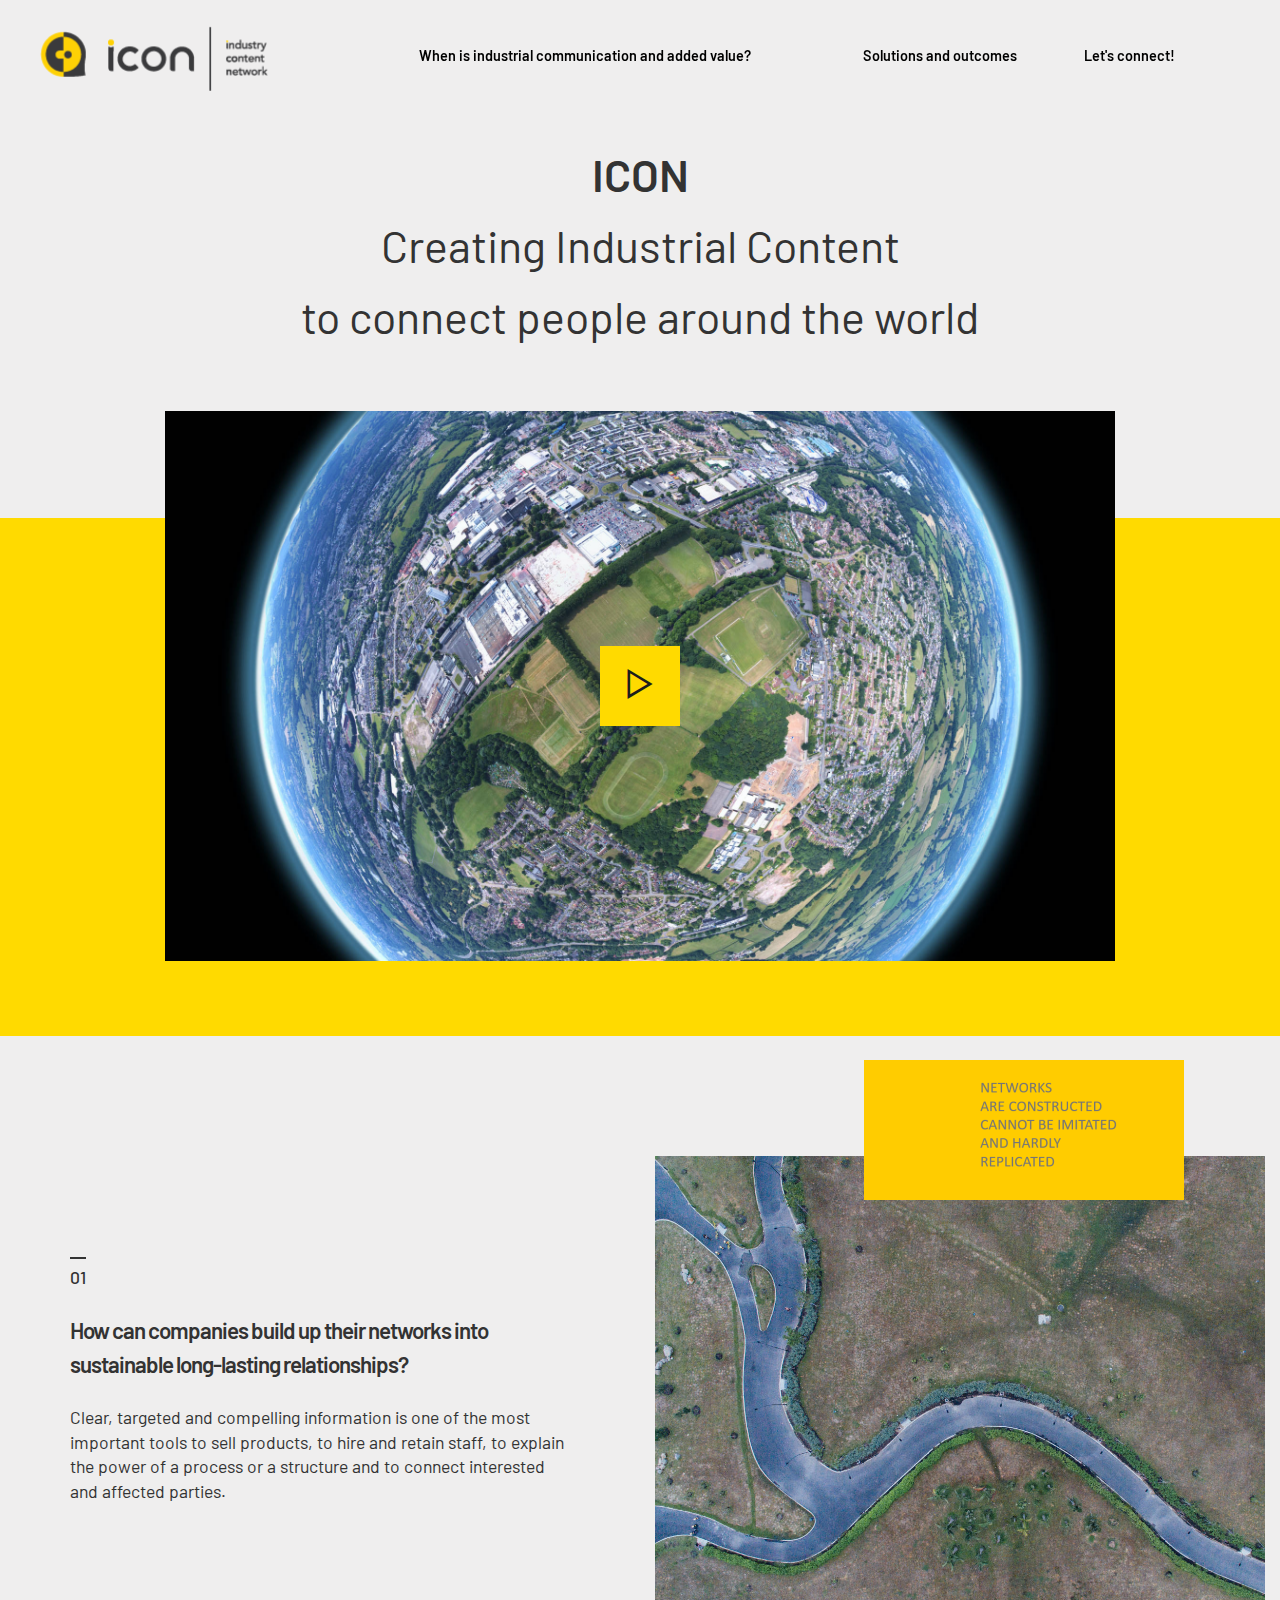
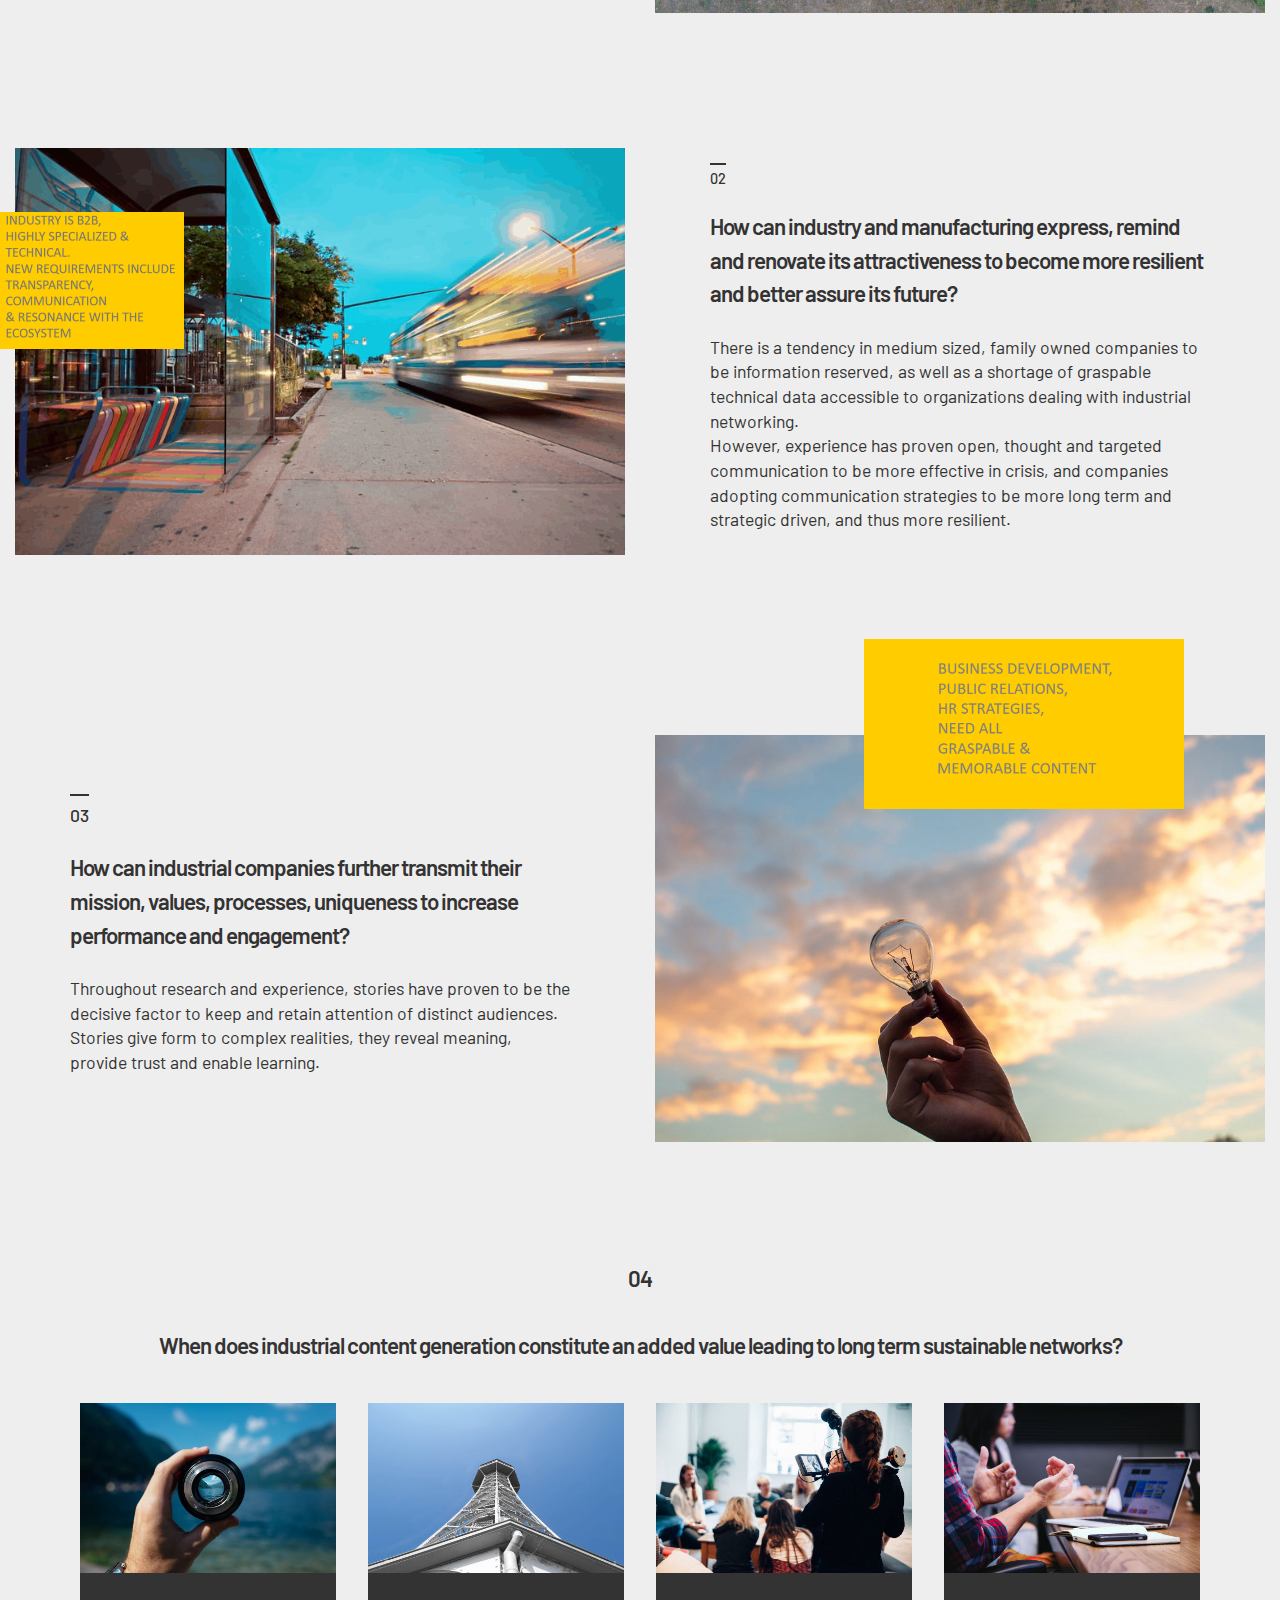
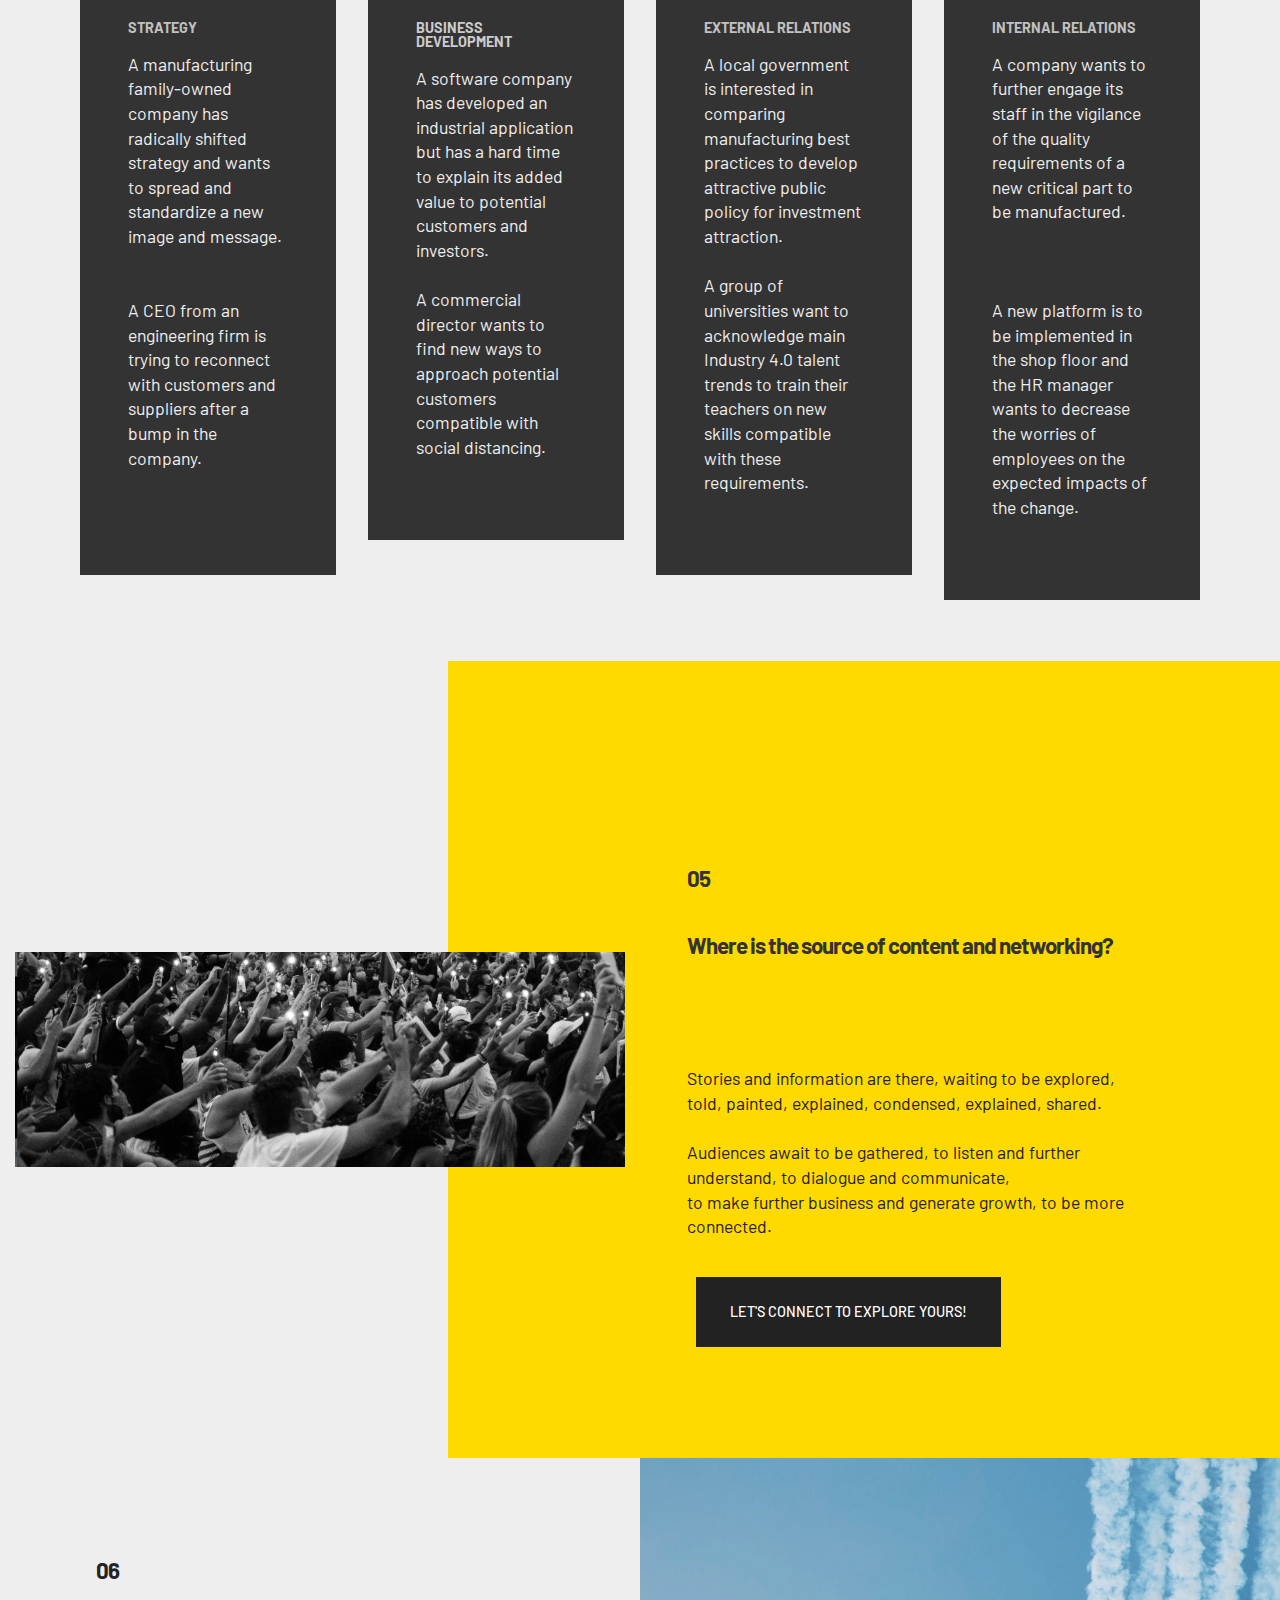
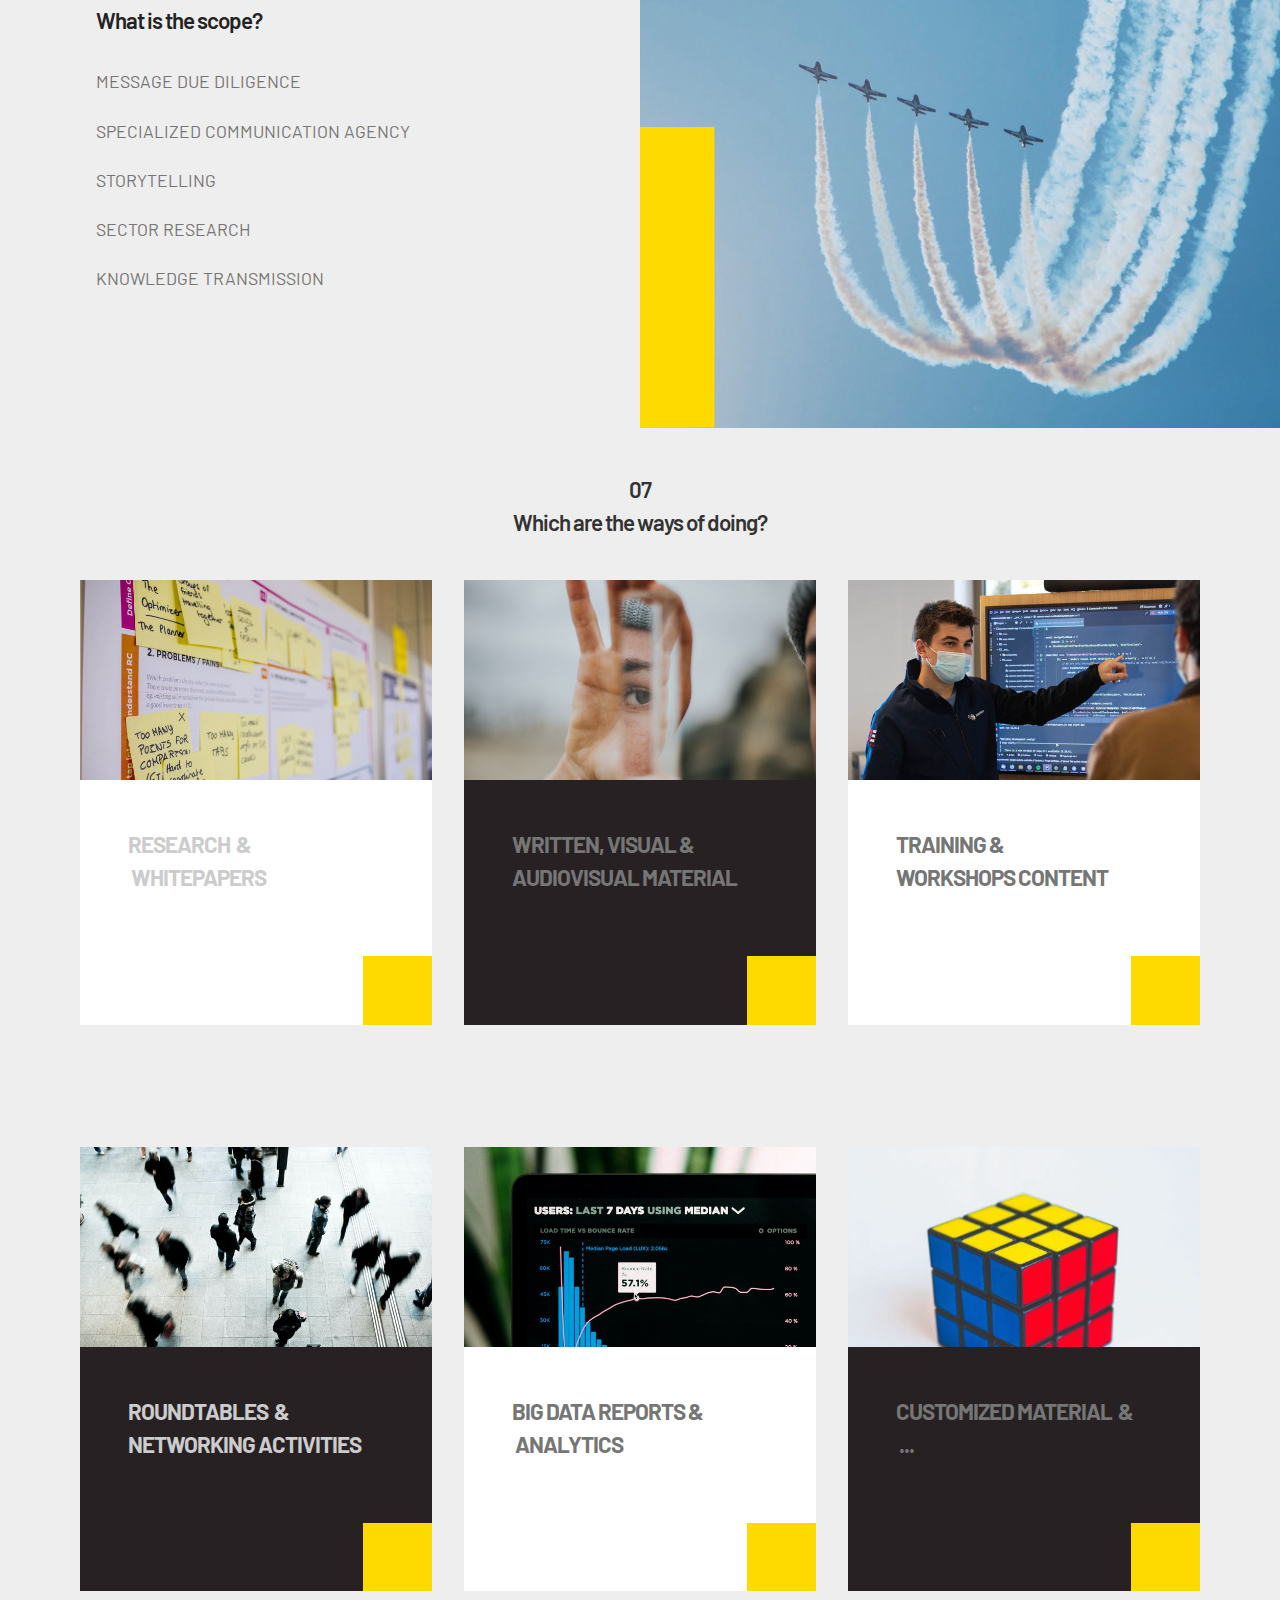
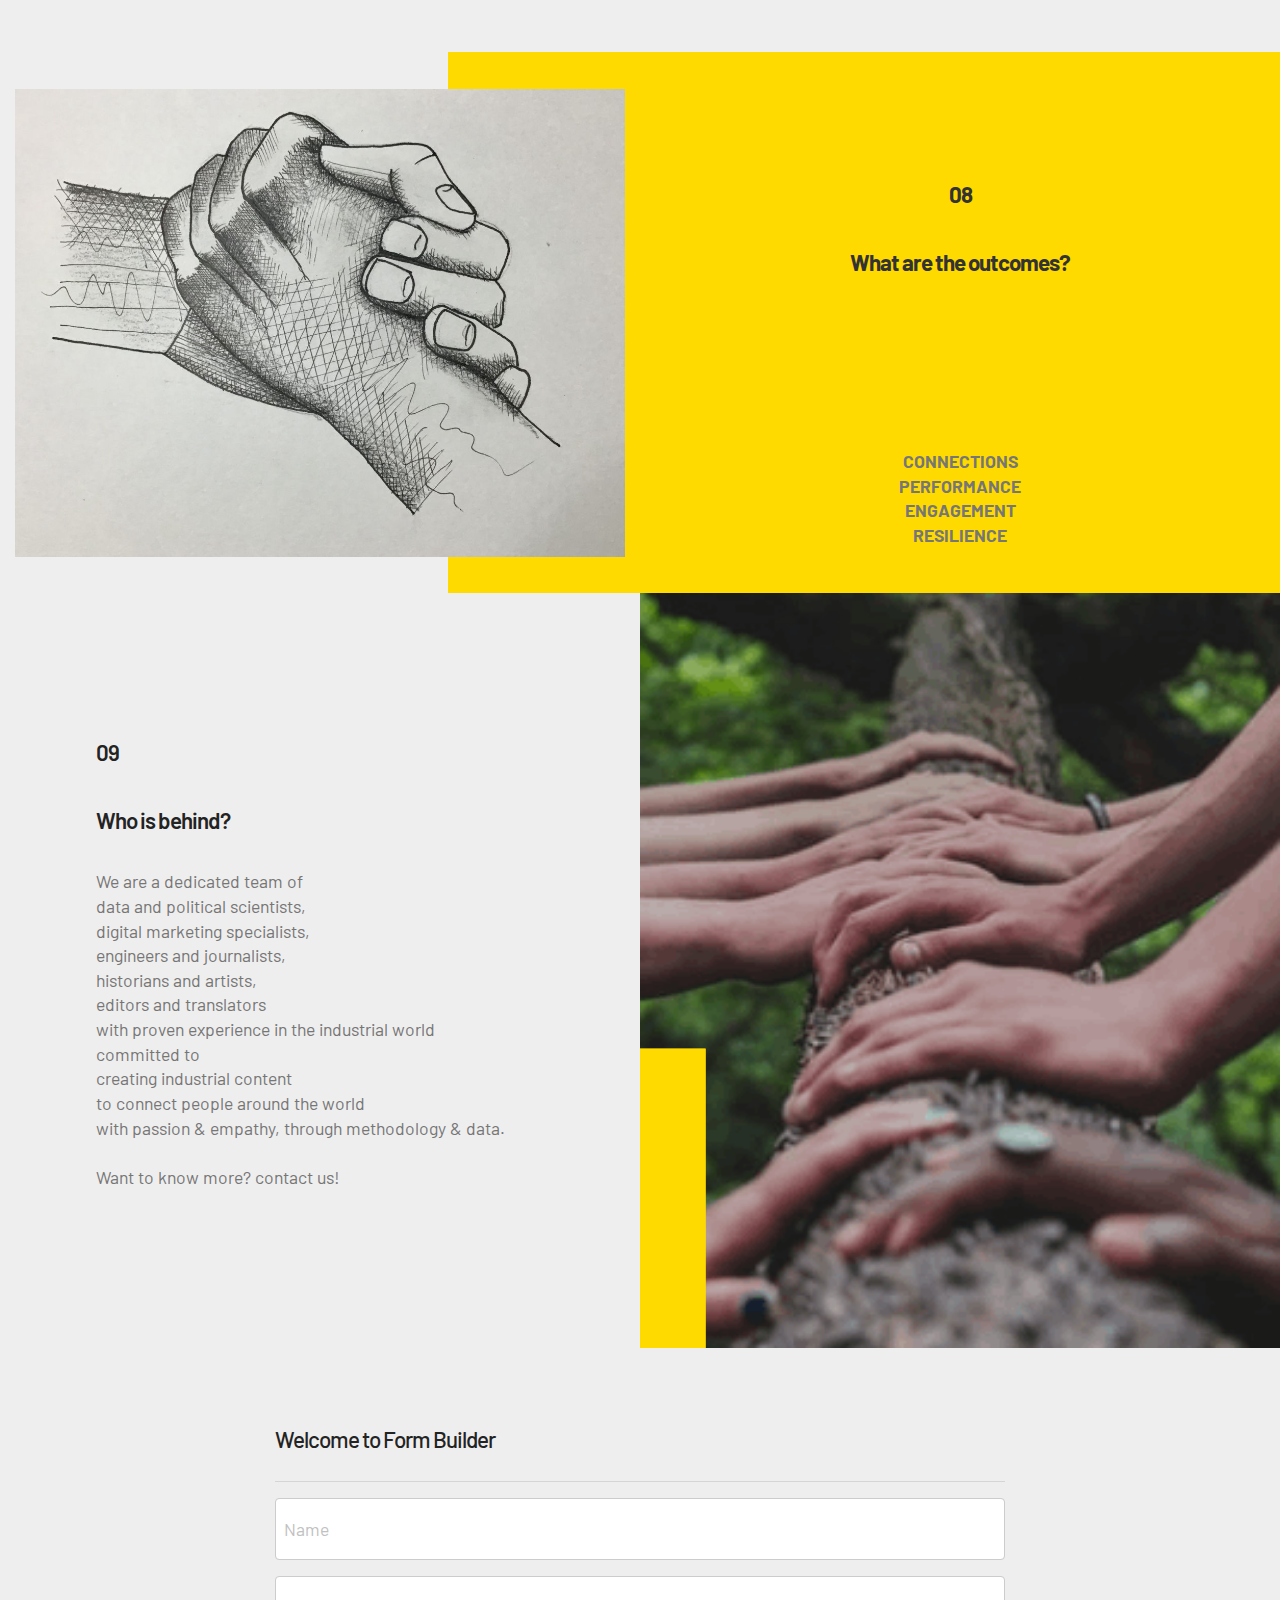
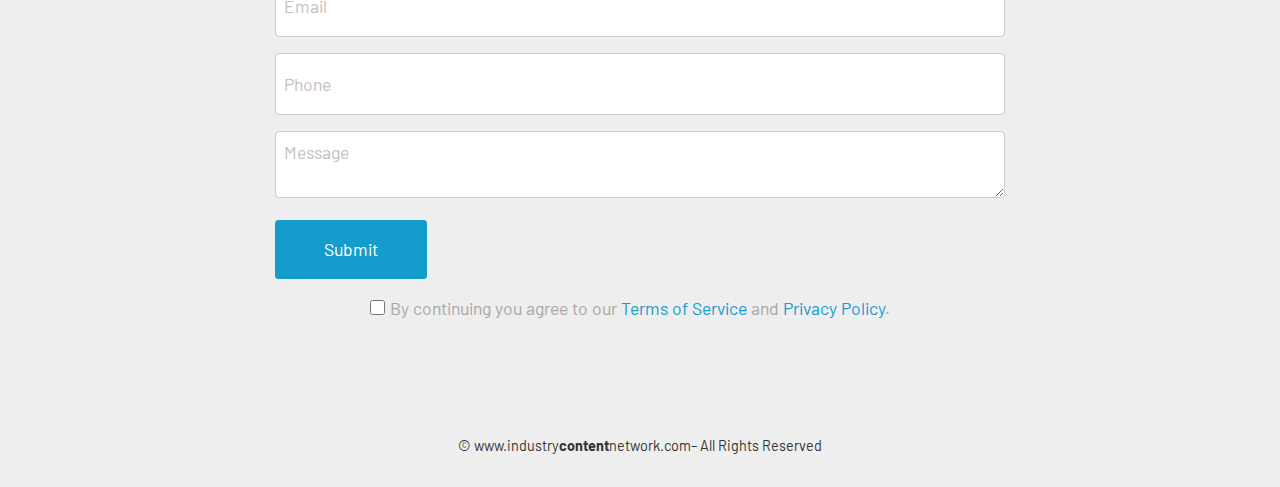
==== index.html @ b8c67a7b "create github pages" ====
<!DOCTYPE html>
<html  >
<head>
  <!-- Site made with Mobirise Website Builder v5.3.0, https://mobirise.com -->
  <meta charset="UTF-8">
  <meta http-equiv="X-UA-Compatible" content="IE=edge">
  <meta name="generator" content="Mobirise v5.3.0, mobirise.com">
  <meta name="viewport" content="width=device-width, initial-scale=1, minimum-scale=1">
  <link rel="shortcut icon" href="assets/images/logotipos-icon-transp-of-288x96.png" type="image/x-icon">
  <meta name="description" content="">
  
  
  <title>Home</title>
  <link rel="stylesheet" href="assets/web/assets/mobirise-icons2/mobirise2.css">
  <link rel="stylesheet" href="assets/web/assets/mobirise-icons/mobirise-icons.css">
  <link rel="stylesheet" href="assets/tether/tether.min.css">
  <link rel="stylesheet" href="assets/bootstrap/css/bootstrap.min.css">
  <link rel="stylesheet" href="assets/bootstrap/css/bootstrap-grid.min.css">
  <link rel="stylesheet" href="assets/bootstrap/css/bootstrap-reboot.min.css">
  <link rel="stylesheet" href="assets/web/assets/gdpr-plugin/gdpr-styles.css">
  <link rel="stylesheet" href="assets/formstyler/jquery.formstyler.css">
  <link rel="stylesheet" href="assets/formstyler/jquery.formstyler.theme.css">
  <link rel="stylesheet" href="assets/dropdown/css/style.css">
  <link rel="stylesheet" href="assets/theme/css/style.css">
  <link rel="stylesheet" href="assets/recaptcha.css">
  <link rel="preload" as="style" href="assets/mobirise/css/mbr-additional.css"><link rel="stylesheet" href="assets/mobirise/css/mbr-additional.css" type="text/css">
  
  
  
  
</head>
<body>
  
  <section class="menu cid-rwG64JC5c0" once="menu" id="menu01-17">

    

    <nav class="navbar navbar-expand beta-menu navbar-dropdown align-items-center navbar-fixed-top navbar-toggleable-sm bg-color transparent">
        <button class="navbar-toggler navbar-toggler-right" type="button" data-toggle="collapse" data-target="#navbarSupportedContent" aria-controls="navbarSupportedContent" aria-expanded="false" aria-label="Toggle navigation">
            <div class="hamburger">
                <span></span>
                <span></span>
                <span></span>
                <span></span>
            </div>
        </button>
        <div class="menu-logo">
            <div class="navbar-brand">
                <span class="navbar-logo">
                    <a href="#">
                        <img src="assets/images/logotipos-icon-transp-of-288x96.png" alt="Mobirise" style="height: 6rem;">
                    </a>
                </span>
                
            </div>
        </div>
        <div class="collapse navbar-collapse" id="navbarSupportedContent">
            <ul class="navbar-nav nav-dropdown nav-right" data-app-modern-menu="true"><li class="nav-item"><a class="nav-link link text-black text-primary display-4" href="index.html#features006-m">When is industrial communication and added value?&nbsp; &nbsp; &nbsp; &nbsp; &nbsp; &nbsp; &nbsp; &nbsp;&nbsp;</a></li><li class="nav-item"><a class="nav-link link text-black text-primary display-4" href="index.html#features006-n">Solutions and outcomes&nbsp;</a></li>
                <li class="nav-item"><a class="nav-link link text-black text-primary display-4" href="index.html#formbuilder-1h">Let's connect!&nbsp; &nbsp; &nbsp; &nbsp; &nbsp; &nbsp; &nbsp; &nbsp; &nbsp; &nbsp;</a></li></ul>
            
        </div>
    </nav>
</section>

<section class="video01 cid-sz9gDNH7hx" id="video001-1j">

    

    

    <div class="back"></div>

    <div class="container align-center">
        <div class="col-md-12 col-lg-12 text">
            <h2 class="mbr-section-title align-center mbr-semibold pb-4 mbr-fonts-style display-4">
                <div><span style="font-size: 2.8rem;"><br></span></div><br><br><div><span style="font-size: 2.8rem;">ICON</span></div><br><div><span style="font-size: 2.8rem;"><span style="font-weight: normal;">Creating Industrial Content </span></span></div><span style="font-weight: normal;"><br></span><div><span style="font-size: 2.8rem; font-weight: normal;">to connect people around the world</span></div><br><div><br></div>
            </h2>
        </div>

        <div class="row justify-content-center">
            <div class="mbr-white box col-md-12 col-12 col-lg-10">
                <div class="mbr-media show-modal align-center py-2" data-modal=".modalWindow">
                    <div class="icon-wrap">
                        <a href="#" data-toggle="modal" data-target="#mbr-popup-1l"><span class="mbr-iconfont mobi-mbri-play mobi-mbri"></span></a>
                    </div>
                </div>
            </div>

        </div>
    </div>
    <div>
        <div class="modalWindow" style="display: none;">
            <div class="modalWindow-container">
                <div class="modalWindow-video-container">
                    <div class="modalWindow-video">
                        <iframe width="100%" height="100%" frameborder="0" allowfullscreen="1" data-src="https://youtu.be/0LuyIHdUPUk"></iframe>
                    </div>
                    <a class="close" role="button" data-dismiss="modal">
                        <span aria-hidden="true" class="mbri-close mbr-iconfont closeModal"></span>
                        <span class="sr-only">Close</span>
                    </a>
                </div>
            </div>
        </div>
    </div>
</section>

<section class="header1 cid-sytKoqWOsI" id="content006-j">
    
    
    <div class="container">
        <div class="row">
            <div class="col-lg-6 title-col m-auto align-left">
                <div class="text-wrap align-left">
                    <h3 class="number mbr-medium pb-4 mbr-black mbr-fonts-style display-7">01</h3>
                    <h2 class="mbr-section-title pb-4 mbr-semibold mbr-black mbr-fonts-style display-5">How can companies build up their networks into sustainable long-lasting relationships?&nbsp;&nbsp;</h2>
                    <p class="mbr-text mbr-black mbr-regular mbr-light mbr-fonts-style display-7">
                        Clear, targeted and compelling information is one of the most important tools to sell products, to hire and retain staff, to explain the power of a process or a structure and to connect interested and affected parties.</p>
                </div>
            </div>
            <div class="col-lg-6 img-col">
                <img class="img2" src="assets/images/text-1-640x280.png" alt="Bootstrap Examples Code" title="">
                <img src="assets/images/netwotk-rio-1198x898.jpg" alt="Bootstrap Code Examples " title="">
            </div>

        </div>
    </div>
</section>

<section class="header1 cid-sytKqhytBK" id="team001-k">
    
    
    <div class="container">
        <div class="row">
            <div class="col-lg-6 img-col">
                <img class="img2" src="assets/images/text-2-560x274.png" alt="Bootstrap 4 Examples Templates" title="">
                <img src="assets/images/industry-1-749x500.png" alt="Bootstrap 4 Templates  Examples " title="">
            </div>
            <div class="col-lg-6 title-col m-auto align-left">
                <div class="text-wrap align-left">
                    <h3 class="number mbr-medium mbr-black mbr-fonts-style display-4">02</h3>
                    <h2 class="mbr-section-title py-4 mbr-semibold mbr-black mbr-fonts-style display-5">How can industry and manufacturing express, remind and renovate its attractiveness to become more resilient and better assure its future?</h2>
                    <p class="mbr-text mbr-black mbr-regular mbr-light mbr-fonts-style display-7">There is a tendency in medium sized, family owned companies to be information reserved, as well as a shortage of graspable technical data accessible to organizations dealing with industrial networking. 
<br>However, experience has proven open, thought and targeted communication to be more effective in crisis, and companies adopting communication strategies to be more long term and strategic driven, and thus more resilient.&nbsp; &nbsp;</p>
                </div>
            </div>
        </div>
    </div>
</section>

<section class="header1 cid-sytQLFj3jr" id="content006-l">
    
    
    <div class="container">
        <div class="row">
            <div class="col-lg-6 title-col m-auto align-left">
                <div class="text-wrap align-left">
                    <h3 class="number mbr-medium pb-4 mbr-black mbr-fonts-style display-7">03</h3>
                    <h2 class="mbr-section-title pb-4 mbr-semibold mbr-black mbr-fonts-style display-5">How can industrial companies further transmit their mission, values, processes, uniqueness to increase performance and engagement?&nbsp;</h2>
                    <p class="mbr-text mbr-black mbr-regular mbr-light mbr-fonts-style display-7">
                        Throughout research and experience, stories have proven to be the decisive factor to keep and retain attention of distinct audiences. Stories give form to complex realities, they reveal meaning, provide trust and enable learning. </p>
                </div>
            </div>
            <div class="col-lg-6 img-col">
                <img class="img2" src="assets/images/text-3-640x339.png" alt="Bootstrap Examples Code" title="">
                <img src="assets/images/lightbulb-2-960x640.jpg" alt="Bootstrap Code Examples " title="">
            </div>

        </div>
    </div>
</section>

<section class="features5 cid-sytVD9gTdC" id="features006-m">

    

    
    <div class="container">

        <h1 class="mbr-section-title mbr-semibold mbr-white align-center pb-3 mbr-fonts-style display-5">04<br><br>When does industrial content generation constitute an added value leading to long term sustainable networks?</h1>


        <div class="row justify-content-center">
            <div class="card p-3 col-12 col-md-8 col-lg-3">
                <div class="card-wrapper card1">
                    <div class="img-wrap">
                        <img src="assets/images/mano-lupa-501x334.jpg" alt="Basic Bootstrap HTML Template" title="">
                    </div>
                    <div class="card-box">
                        <h4 class="card-title title1 pb-1 align-left mbr-white mbr-fonts-style display-4"><strong>STRATEGY</strong></h4>
                        <p class="mbr-text align-left text1 mbr-regular mbr-white mbr-fonts-style display-7">A manufacturing family-owned company has radically shifted strategy and wants to spread and standardize a new image and message. <br><br><br>A CEO from an engineering firm is trying to reconnect with customers and suppliers after a bump in the company.&nbsp;<br><br></p>
                    </div>
                    <a href="#"><span class="mbr-iconfont icon mobi-mbri-right mobi-mbri" style="color: rgb(51, 51, 51); fill: rgb(51, 51, 51);"></span></a>
                </div>
            </div>
            <div class="card col2 p-3 col-12 col-md-8 col-lg-3">
                <div class="card-wrapper card2">
                    <div class="img-wrap">
                        <img src="assets/images/tower-up-501x333.jpg" alt="Basic HTML Template Bootstrap " title="">
                    </div>
                    <div class="card-box">
                        <h4 class="card-title title2 pb-1 align-left mbr-white mbr-fonts-style display-4"><strong>BUSINESS DEVELOPMENT</strong></h4>
                        <p class="mbr-text align-left text2 mbr-regular mbr-white mbr-fonts-style display-7">A software company has developed an industrial application but has a hard time to explain its added value to potential customers and investors. <br><br>A commercial director wants to find new ways to approach potential customers compatible with social distancing.<br></p>
                    </div>
                    <a href="#"><span class="mbr-iconfont icon mobi-mbri-right mobi-mbri" style="font-size: 20px; color: rgb(51, 51, 51); fill: rgb(51, 51, 51);"></span></a>
                </div>
            </div>

            <div class="card col3 p-3 col-md-8 col-lg-3">
                <div class="card-wrapper card3">
                    <div class="img-wrap">
                        <img src="assets/images/ext-rel-501x334.jpg" alt="Basic HTML Template" title="">
                    </div>
                    <div class="card-box">
                        <h4 class="card-title title3 pb-1 align-left mbr-white mbr-fonts-style display-4">
                            <strong>EXTERNAL RELATIONS</strong></h4>
                        <p class="mbr-text align-left text3 mbr-regular mbr-white mbr-fonts-style display-7">A local government is interested in comparing manufacturing best practices to develop attractive public policy for investment attraction.  
<br>
<br>A group of universities want to acknowledge main Industry 4.0 talent trends to train their teachers on new skills compatible with these requirements.&nbsp;</p>
                    </div>
                    <a href="#"><span class="mbr-iconfont icon mobi-mbri-right mobi-mbri" style="color: rgb(51, 51, 51); fill: rgb(51, 51, 51);"></span></a>
                </div>
            </div>

            <div class="card col4 p-3 col-md-8 col-lg-3">
                <div class="card-wrapper card4">
                    <div class="img-wrap">
                        <img src="assets/images/int-rel-501x334.jpg" alt="Bootstrap HTML Template" title="">
                    </div>
                    <div class="card-box">
                        <h4 class="card-title title4 pb-1 align-left mbr-white mbr-fonts-style display-4"><strong>INTERNAL RELATIONS</strong></h4>
                        <p class="mbr-text align-left text4 mbr-regular mbr-white mbr-fonts-style display-7">A company wants to further engage its staff in the vigilance of the quality requirements of a new critical part to be manufactured. 
<br>
<br><br><br>A new platform is to be implemented in the shop floor and the HR manager wants to decrease the worries of employees on the expected impacts of the change.</p>
                    </div>
                    <a href="#"><span class="mbr-iconfont icon mobi-mbri-right mobi-mbri" style="color: rgb(51, 51, 51); fill: rgb(51, 51, 51); font-size: 20px;"></span></a>
                </div>
            </div>

        </div>
    </div>
</section>

<section class="header1 cid-rpRmsCyWoD" id="header002-1g">
    
    
    <div class="back"></div>
    <div class="container-fluid">
        <div class="row">
            <div class="col-lg-6 m-auto">
                <img src="assets/images/gente-iphone-1044x369.png" alt="Simple Bootstrap Theme " title="">
            </div>
            <div class="col-lg-6 m-auto">
                <div class="content-wrapper align-left">
                    <h1 class="mbr-section-subtitle mbr-regular mbr-black pb-2 mbr-fonts-style display-5"><strong>05<br></strong><br><strong>Where is the source of content and networking?</strong></h1>
                    
                    
                    <p class="mbr-text mbr-white mbr-regular mbr-black mbr-fonts-style display-7">Stories and information are there, waiting to be explored, told, painted, explained, condensed, explained, shared. 
<br>
<br>Audiences await to be gathered, to listen and further understand, to dialogue and communicate, 
<br>to make further business and generate growth, to be more connected.&nbsp;<br></p>
                    <div class="mbr-section-btn pt-3"><a class="btn btn-lg btn-black display-4" href="mailto:ingrid@industrycontentnetwork.com">LET'S CONNECT TO EXPLORE YOURS!</a></div>
                </div>
            </div>
        </div>
    </div>
</section>

<section class="header1 cid-syyAGjRudw" id="content004-r">
    
    
    <div class="container-fluid">
        <div class="row">
            <div class="col-lg-6 text-col align-left">
                <h3 class="mbr-section-subtitle mbr-regular pb-2 mbr-fonts-style display-5"><strong>06</strong></h3>
                <h1 class="mbr-section-title mbr-semibold pb-4 mbr-fonts-style display-5">
<div>What is the scope?</div></h1>
                <p class="mbr-text mbr-black mbr-regular mbr-light mbr-fonts-style display-7">MESSAGE DUE DILIGENCE
<br><br>SPECIALIZED COMMUNICATION AGENCY
<br><br>STORYTELLING
<br><br>SECTOR RESEARCH
<br><br>KNOWLEDGE TRANSMISSION
<br><br></p>
            </div>
            <div class="col-lg-6 img-col">
                <img src="assets/images/aviones-4-1256x1041.jpg" alt="Bootstrap Examples Site" title="">
                <div class="mbr-section-btn pt-3"><a class="btn btn-lg btn-success display-4" href="https://mobiri.se"><span class="mobi-mbri mobi-mbri-right mbr-iconfont mbr-iconfont-btn" style="color: rgb(255, 218, 0);"></span></a></div>
            </div>
        </div>
    </div>
</section>

<section class="features5 cid-syu0NYpD0l" id="features006-n">

    

    
    <div class="container">

        <h1 class="mbr-section-title mbr-semibold mbr-white align-center pb-3 mbr-fonts-style display-5">07<br>Which are the ways of doing?</h1>


        <div class="row justify-content-center">
            <div class="card p-3 col-12 col-md-8 col-lg-4">
                <div class="card-wrapper card1">
                    <div class="img-wrap">
                        <img src="assets/images/research-688x459.jpg" alt="Basic Bootstrap HTML Template" title="">
                    </div>
                    <div class="card-box">
                        <h4 class="card-title title1 pb-1 align-left mbr-white mbr-fonts-style display-5"><strong>RESEARCH
&nbsp;</strong><strong>&amp;
&nbsp;</strong><strong>WHITEPAPERS</strong></h4>
                        <p class="mbr-text align-left text1 mbr-regular mbr-white mbr-fonts-style display-5">&nbsp;</p>
                    </div>
                    <a href="#"><span class="mbr-iconfont icon mobi-mbri-right mobi-mbri" style="color: rgb(255, 218, 0); fill: rgb(255, 218, 0);"></span></a>
                </div>
            </div>
            <div class="card col2 p-3 col-12 col-md-8 col-lg-4">
                <div class="card-wrapper card2">
                    <div class="img-wrap">
                        <img src="assets/images/visual-and-audiovisual-688x459.jpg" alt="Basic HTML Template Bootstrap " title="">
                    </div>
                    <div class="card-box">
                        <h4 class="card-title title2 pb-1 align-left mbr-white mbr-fonts-style display-5"><strong>WRITTEN,                                          VISUAL                                                &amp;                                                        AUDIOVISUAL                                 MATERIAL</strong></h4>
                        <p class="mbr-text align-left text2 mbr-regular mbr-white mbr-fonts-style display-5">&nbsp;</p>
                    </div>
                    <a href="#"><span class="mbr-iconfont icon mobi-mbri-right mobi-mbri" style="color: rgb(255, 218, 0); fill: rgb(255, 218, 0);"></span></a>
                </div>
            </div>

            <div class="card col3 p-3 col-md-8 col-lg-4">
                <div class="card-wrapper card3">
                    <div class="img-wrap">
                        <img src="assets/images/training-689x460.jpg" alt="Basic HTML Template" title="">
                    </div>
                    <div class="card-box">
                        <h4 class="card-title title3 pb-1 align-left mbr-white mbr-fonts-style display-5"><strong>TRAINING&nbsp;</strong><strong>&amp;
&nbsp;</strong><br><strong>WORKSHOPS CONTENT</strong></h4>
                        <p class="mbr-text align-left text3 mbr-regular mbr-white mbr-fonts-style display-5">&nbsp;</p>
                    </div>
                    <a href="#"><span class="mbr-iconfont icon mobi-mbri-right mobi-mbri" style="color: rgb(255, 218, 0); fill: rgb(255, 218, 0);"></span></a>
                </div>
            </div>

            

        </div>
    </div>
</section>

<section class="features5 cid-syu0R313Pf" id="features006-o">

    

    
    <div class="container">

        


        <div class="row justify-content-center">
            <div class="card p-3 col-12 col-md-8 col-lg-4">
                <div class="card-wrapper card1">
                    <div class="img-wrap">
                        <img src="assets/images/people-689x459.jpg" alt="Basic Bootstrap HTML Template" title="">
                    </div>
                    <div class="card-box">
                        <h4 class="card-title title1 pb-1 align-left mbr-white mbr-fonts-style display-5"><strong>ROUNDTABLES
&nbsp;</strong><strong>&amp; 
</strong><strong>NETWORKING ACTIVITIES&nbsp;</strong></h4>
                        <p class="mbr-text align-left text1 mbr-regular mbr-white mbr-fonts-style display-5">&nbsp;</p>
                    </div>
                    <a href="#"><span class="mbr-iconfont icon mobi-mbri-right mobi-mbri" style="color: rgb(255, 218, 0); fill: rgb(255, 218, 0);"></span></a>
                </div>
            </div>
            <div class="card col2 p-3 col-12 col-md-8 col-lg-4">
                <div class="card-wrapper card2">
                    <div class="img-wrap">
                        <img src="assets/images/dashboard-2-689x522.jpg" alt="Basic HTML Template Bootstrap " title="">
                    </div>
                    <div class="card-box">
                        <h4 class="card-title title2 pb-1 align-left mbr-white mbr-fonts-style display-5"><strong>BIG DATA 
</strong><strong>REPORTS&nbsp;</strong><strong>&amp;
&nbsp;</strong><strong>ANALYTICS&nbsp;</strong></h4>
                        <p class="mbr-text align-left text2 mbr-regular mbr-white mbr-fonts-style display-5">&nbsp;&nbsp;</p>
                    </div>
                    <a href="#"><span class="mbr-iconfont icon mobi-mbri-right mobi-mbri" style="color: rgb(255, 218, 0); fill: rgb(255, 218, 0);"></span></a>
                </div>
            </div>

            <div class="card col3 p-3 col-md-8 col-lg-4">
                <div class="card-wrapper card3">
                    <div class="img-wrap">
                        <img src="assets/images/cube-2-688x468.jpeg" alt="Basic HTML Template" title="">
                    </div>
                    <div class="card-box">
                        <h4 class="card-title title3 pb-1 align-left mbr-white mbr-fonts-style display-5"><strong>CUSTOMIZED MATERIAL
&nbsp;<span style="font-size: 1.4rem;">&amp;
&nbsp;</span><span style="font-size: 1.4rem;">...</span></strong></h4>
                        <p class="mbr-text align-left text3 mbr-regular mbr-white mbr-fonts-style display-5">&nbsp;</p>
                    </div>
                    <a href="#"><span class="mbr-iconfont icon mobi-mbri-right mobi-mbri" style="color: rgb(255, 218, 0); fill: rgb(255, 218, 0);"></span></a>
                </div>
            </div>

            

        </div>
    </div>
</section>

<section class="header1 cid-sw1rgM7VGX" id="header002-3">
    
    
    <div class="back"></div>
    <div class="container-fluid">
        <div class="row">
            <div class="col-lg-6 m-auto">
                <img src="assets/images/manos-10-1196x918.jpg" alt="Simple Bootstrap Theme " title="">
            </div>
            <div class="col-lg-6 m-auto">
                <div class="content-wrapper align-left">
                    <h1 class="mbr-section-subtitle mbr-regular mbr-black pb-2 mbr-fonts-style display-5"><strong>08<br><br>What are the outcomes?</strong><br></h1>
                    <h2 class="mbr-section-title mbr-semibold mbr-black pb-4 mbr-fonts-style display-5">&nbsp;</h2>
                    
                    <p class="mbr-text mbr-white mbr-regular mbr-black mbr-fonts-style display-7"><strong>CONNECTIONS<br>PERFORMANCE<br>ENGAGEMENT<br>RESILIENCE</strong></p>
                    
                </div>
            </div>
        </div>
    </div>
</section>

<section class="header1 cid-rpSf7csNVB" id="content004-2o">
    
    
    <div class="container-fluid">
        <div class="row">
            <div class="col-lg-6 text-col align-left">
                
                <h1 class="mbr-section-title mbr-semibold pb-4 mbr-fonts-style display-5">09<br><br>Who is behind?</h1>
                <p class="mbr-text mbr-black mbr-regular mbr-light mbr-fonts-style display-7">We are a dedicated team of <br>data and political scientists, <br>digital marketing specialists, <br>engineers and journalists, <br>historians and artists,
<br> editors and translators <br>with proven experience in the industrial world <br>committed to <br>creating industrial content <br>to connect people around the world <br>with passion &amp; empathy, through methodology &amp; data.<br><br>Want to know more? contact us!</p>
            </div>
            <div class="col-lg-6 img-col">
                <img src="assets/images/hands-net-334x494.png" alt="Simple Bootstrap Best Template" title="">
                <div class="mbr-section-btn pt-3"><a class="btn btn-lg btn-success display-4" href="https://mobiri.se">&nbsp;</a></div>
            </div>
        </div>
    </div>
</section>

<section class="form cid-sz9d4lrxds" id="formbuilder-1h">
    
    
    <div class="container">
        <div class="row">
            <div class="col-lg-8 mx-auto mbr-form" data-form-type="formoid">
<!--Formbuilder Form-->
<form action="https://mobirise.eu/" method="POST" class="mbr-form form-with-styler" data-form-title="Form Name"><input type="hidden" name="email" data-form-email="true" value="CdOC2Aaw9GjAQzDiQu25ozRDpYpsVfRx3NArk5uGjLzKfMnix7BYNdQI+j4+ocLLtw4IU30Bz6OPblj6+GNBicgLcNVqNPctSo8kIgdBTqSJCiqpJBiPezlMXleqLab+.gCn2W0J8OyEUs2pccIVgijUASYGh3ADdytle4dykcouwaB2sejYEMZEr5nXUgoIzTkIUDzZ1Uc2GNJwczyOWAytXEi6xgLugErlYNn50ZNTKwsMWXsSzWCUWPofrwDR7">
<div class="form-row">
<div hidden="hidden" data-form-alert="" class="alert alert-success col-12">Thanks for filling out the form!</div>
<div hidden="hidden" data-form-alert-danger="" class="alert alert-danger col-12">Oops...! some problem!</div>
</div>
<div class="dragArea form-row">
<div class="col-lg-12 col-md-12 col-sm-12">
<h4 class="mbr-fonts-style display-5">Welcome to Form Builder</h4>
</div>
<div class="col-lg-12 col-md-12 col-sm-12">
<hr>
</div>
<div data-for="name" class="col-lg-12 col-md-12 col-sm-12 form-group">
<input type="text" name="name" placeholder="Name" data-form-field="name" class="form-control display-7" value="" id="name-formbuilder-1h">
</div>
<div data-for="email" class="col-lg-12 col-md-12 col-sm-12 form-group">
<input type="email" name="email" placeholder="Email" data-form-field="email" class="form-control display-7" value="" id="email-formbuilder-1h">
</div>
<div data-for="phone" class="col-lg-12 col-md-12 col-sm-12 form-group">
<input type="tel" name="phone" placeholder="Phone" pattern="[0-9]{3}-[0-9]{3}-[0-9]{4}" data-form-field="phone" class="form-control display-7" value="" id="phone-formbuilder-1h">
</div>
<div data-for="message" class="col-lg-12 col-md-12 col-sm-12 form-group">
<textarea name="message" placeholder="Message" data-form-field="message" class="form-control display-7" id="message-formbuilder-1h"></textarea>
</div>
<div class="col-auto">
<button type="submit" class="btn btn-primary display-7">Submit</button>
</div>
</div>
<span class="gdpr-block">
<label>
<span class="textGDPR display-7" style="color: #a7a7a7"><input type="checkbox" name="gdpr" id="gdpr-formbuilder-1h" required="">By continuing you agree to our <a style="color: #149dcc; text-decoration: none;" href="terms.html">Terms of Service</a> and <a style="color: #149dcc; text-decoration: none;" href="policy.html">Privacy Policy</a>.</span>
</label>
</span></form><!--Formbuilder Form-->
</div>
        </div>
    </div>
</section>

<section class="footer2 cid-syyFEMdWvX" once="footers" id="footer002-t">

    

    

    <div class="container">
        <div class="media-container-row align-center">
            <div class="col-12">
                <p class="mbr-text mbr-regular mb-0 mbr-fonts-style display-4">
                    © www.industry<strong>content</strong>network.com– All Rights Reserved
                </p>
            </div>
        </div>
    </div>
</section>

<div class="modal mbr-popup cid-sz9iOXnUQ0 fade" tabindex="-1" role="dialog" data-overlay-color="#000000" data-overlay-opacity="0.8" id="mbr-popup-1l" aria-hidden="true">
        <div class="modal-dialog modal-dialog-centered" role="document">
            <div class="modal-content">
                <div class="modal-header pb-0">
                    <h5 class="modal-title mbr-fonts-style display-5"></h5>
                    <button type="button" class="close" data-dismiss="modal" aria-label="Close">
                        <svg version="1.1" xmlns="http://www.w3.org/2000/svg" width="24" height="24" viewBox="0 0 32 32" fill="currentColor">
                            <path d="M31.797 0.191c-0.264-0.256-0.686-0.25-0.942 0.015l-13.328 13.326c-0.598 0.581 0.342 1.543 0.942 0.942l13.328-13.326c0.27-0.262 0.27-0.695 0-0.957zM14.472 17.515c-0.264-0.256-0.686-0.25-0.942 0.015l-13.328 13.326c-0.613 0.595 0.34 1.562 0.942 0.942l13.328-13.326c0.27-0.262 0.27-0.695 0-0.957zM1.144 0.205c-0.584-0.587-1.544 0.336-0.942 0.942l30.654 30.651c0.613 0.625 1.563-0.325 0.942-0.942z"></path>
                        </svg>
                    </button>
                </div>

                <div class="modal-body">
                    <p class="mbr-text mbr-fonts-style display-7"></p>

                    <div>
                        <div class="card-img mbr-figure">
                            <img src="assets/images/popup.jpg" alt="Mobirise">
                        </div>
                            

                            
                        </div>
                    </div>

                    <div class="modal-footer">
                        <div class="mbr-section-btn">
                            <a class="btn btn-md btn-primary display-4" href="https://mobiri.se">
                                LEARN MORE
                            </a>
                        </div>
                    </div>
                </div>
            </div>
        </div>


<script src="assets/web/assets/jquery/jquery.min.js"></script>
  <script src="assets/popper/popper.min.js"></script>
  <script src="assets/tether/tether.min.js"></script>
  <script src="assets/bootstrap/js/bootstrap.min.js"></script>
  <script src="assets/smoothscroll/smooth-scroll.js"></script>
  <script src="assets/playervimeo/vimeo_player.js"></script>
  <script src="assets/formstyler/jquery.formstyler.js"></script>
  <script src="assets/formstyler/jquery.formstyler.min.js"></script>
  <script src="assets/dropdown/js/nav-dropdown.js"></script>
  <script src="assets/dropdown/js/navbar-dropdown.js"></script>
  <script src="assets/touchswipe/jquery.touch-swipe.min.js"></script>
  <script src="assets/popup-plugin/script.js"></script>
  <script src="assets/popup-overlay-plugin/script.js"></script>
  <script src="assets/theme/js/script.js"></script>
  <script src="assets/formoid.min.js"></script>
  
  
  
</body>
</html>
---- assets/web/assets/mobirise-icons2/mobirise2.css ----
@font-face {
  font-family: 'Moririse2';
  font-display: swap;
  src:  url('mobirise2.eot?f2bix4');
  src:  url('mobirise2.eot?f2bix4#iefix') format('embedded-opentype'),
    url('mobirise2.ttf?f2bix4') format('truetype'),
    url('mobirise2.woff?f2bix4') format('woff'),
    url('mobirise2.svg?f2bix4#mobirise2') format('svg');
  font-weight: normal;
  font-style: normal;
}

[class^="mobi-"], [class*=" mobi-"] {
  /* use !important to prevent issues with browser extensions that change fonts */
  font-family: 'Moririse2' !important;
  speak: none;
  font-style: normal;
  font-weight: normal;
  font-variant: normal;
  text-transform: none;
  line-height: 1;

  /* Better Font Rendering =========== */
  -webkit-font-smoothing: antialiased;
  -moz-osx-font-smoothing: grayscale;
}

.mobi-mbri-add-submenu:before {
  content: "\e900";
}
.mobi-mbri-alert:before {
  content: "\e901";
}
.mobi-mbri-align-center:before {
  content: "\e902";
}
.mobi-mbri-align-justify:before {
  content: "\e903";
}
.mobi-mbri-align-left:before {
  content: "\e904";
}
.mobi-mbri-align-right:before {
  content: "\e905";
}
.mobi-mbri-android:before {
  content: "\e906";
}
.mobi-mbri-apple:before {
  content: "\e907";
}
.mobi-mbri-arrow-down:before {
  content: "\e908";
}
.mobi-mbri-arrow-next:before {
  content: "\e909";
}
.mobi-mbri-arrow-prev:before {
  content: "\e90a";
}
.mobi-mbri-arrow-up:before {
  content: "\e90b";
}
.mobi-mbri-bold:before {
  content: "\e90c";
}
.mobi-mbri-bookmark:before {
  content: "\e90d";
}
.mobi-mbri-bootstrap:before {
  content: "\e90e";
}
.mobi-mbri-briefcase:before {
  content: "\e90f";
}
.mobi-mbri-browse:before {
  content: "\e910";
}
.mobi-mbri-bulleted-list:before {
  content: "\e911";
}
.mobi-mbri-calendar:before {
  content: "\e912";
}
.mobi-mbri-camera:before {
  content: "\e913";
}
.mobi-mbri-cart-add:before {
  content: "\e914";
}
.mobi-mbri-cart-full:before {
  content: "\e915";
}
.mobi-mbri-cash:before {
  content: "\e916";
}
.mobi-mbri-change-style:before {
  content: "\e917";
}
.mobi-mbri-chat:before {
  content: "\e918";
}
.mobi-mbri-clock:before {
  content: "\e919";
}
.mobi-mbri-close:before {
  content: "\e91a";
}
.mobi-mbri-cloud:before {
  content: "\e91b";
}
.mobi-mbri-code:before {
  content: "\e91c";
}
.mobi-mbri-contact-form:before {
  content: "\e91d";
}
.mobi-mbri-credit-card:before {
  content: "\e91e";
}
.mobi-mbri-cursor-click:before {
  content: "\e91f";
}
.mobi-mbri-cust-feedback:before {
  content: "\e920";
}
.mobi-mbri-database:before {
  content: "\e921";
}
.mobi-mbri-delivery:before {
  content: "\e922";
}
.mobi-mbri-desktop:before {
  content: "\e923";
}
.mobi-mbri-devices:before {
  content: "\e924";
}
.mobi-mbri-down:before {
  content: "\e925";
}
.mobi-mbri-download-2:before {
  content: "\e926";
}
.mobi-mbri-download:before {
  content: "\e927";
}
.mobi-mbri-drag-n-drop-2:before {
  content: "\e928";
}
.mobi-mbri-drag-n-drop:before {
  content: "\e929";
}
.mobi-mbri-edit-2:before {
  content: "\e92a";
}
.mobi-mbri-edit:before {
  content: "\e92b";
}
.mobi-mbri-error:before {
  content: "\e92c";
}
.mobi-mbri-extension:before {
  content: "\e92d";
}
.mobi-mbri-features:before {
  content: "\e92e";
}
.mobi-mbri-file:before {
  content: "\e92f";
}
.mobi-mbri-flag:before {
  content: "\e930";
}
.mobi-mbri-folder:before {
  content: "\e931";
}
.mobi-mbri-gift:before {
  content: "\e932";
}
.mobi-mbri-github:before {
  content: "\e933";
}
.mobi-mbri-globe-2:before {
  content: "\e934";
}
.mobi-mbri-globe:before {
  content: "\e935";
}
.mobi-mbri-growing-chart:before {
  content: "\e936";
}
.mobi-mbri-hearth:before {
  content: "\e937";
}
.mobi-mbri-help:before {
  content: "\e938";
}
.mobi-mbri-home:before {
  content: "\e939";
}
.mobi-mbri-hot-cup:before {
  content: "\e93a";
}
.mobi-mbri-idea:before {
  content: "\e93b";
}
.mobi-mbri-image-gallery:before {
  content: "\e93c";
}
.mobi-mbri-image-slider:before {
  content: "\e93d";
}
.mobi-mbri-info:before {
  content: "\e93e";
}
.mobi-mbri-italic:before {
  content: "\e93f";
}
.mobi-mbri-key:before {
  content: "\e940";
}
.mobi-mbri-laptop:before {
  content: "\e941";
}
.mobi-mbri-layers:before {
  content: "\e942";
}
.mobi-mbri-left-right:before {
  content: "\e943";
}
.mobi-mbri-left:before {
  content: "\e944";
}
.mobi-mbri-letter:before {
  content: "\e945";
}
.mobi-mbri-like:before {
  content: "\e946";
}
.mobi-mbri-link:before {
  content: "\e947";
}
.mobi-mbri-lock:before {
  content: "\e948";
}
.mobi-mbri-login:before {
  content: "\e949";
}
.mobi-mbri-logout:before {
  content: "\e94a";
}
.mobi-mbri-magic-stick:before {
  content: "\e94b";
}
.mobi-mbri-map-pin:before {
  content: "\e94c";
}
.mobi-mbri-menu:before {
  content: "\e94d";
}
.mobi-mbri-mobile-2:before {
  content: "\e94e";
}
.mobi-mbri-mobile-horizontal:before {
  content: "\e94f";
}
.mobi-mbri-mobile:before {
  content: "\e950";
}
.mobi-mbri-mobirise:before {
  content: "\e951";
}
.mobi-mbri-more-horizontal:before {
  content: "\e952";
}
.mobi-mbri-more-vertical:before {
  content: "\e953";
}
.mobi-mbri-music:before {
  content: "\e954";
}
.mobi-mbri-new-file:before {
  content: "\e955";
}
.mobi-mbri-numbered-list:before {
  content: "\e956";
}
.mobi-mbri-opened-folder:before {
  content: "\e957";
}
.mobi-mbri-pages:before {
  content: "\e958";
}
.mobi-mbri-paper-plane:before {
  content: "\e959";
}
.mobi-mbri-paperclip:before {
  content: "\e95a";
}
.mobi-mbri-phone:before {
  content: "\e95b";
}
.mobi-mbri-photo:before {
  content: "\e95c";
}
.mobi-mbri-photos:before {
  content: "\e95d";
}
.mobi-mbri-pin:before {
  content: "\e95e";
}
.mobi-mbri-play:before {
  content: "\e95f";
}
.mobi-mbri-plus:before {
  content: "\e960";
}
.mobi-mbri-preview:before {
  content: "\e961";
}
.mobi-mbri-print:before {
  content: "\e962";
}
.mobi-mbri-protect:before {
  content: "\e963";
}
.mobi-mbri-question:before {
  content: "\e964";
}
.mobi-mbri-quote-left:before {
  content: "\e965";
}
.mobi-mbri-quote-right:before {
  content: "\e966";
}
.mobi-mbri-redo:before {
  content: "\e967";
}
.mobi-mbri-refresh:before {
  content: "\e968";
}
.mobi-mbri-responsive-2:before {
  content: "\e969";
}
.mobi-mbri-responsive:before {
  content: "\e96a";
}
.mobi-mbri-right:before {
  content: "\e96b";
}
.mobi-mbri-rocket:before {
  content: "\e96c";
}
.mobi-mbri-sad-face:before {
  content: "\e96d";
}
.mobi-mbri-sale:before {
  content: "\e96e";
}
.mobi-mbri-save:before {
  content: "\e96f";
}
.mobi-mbri-search:before {
  content: "\e970";
}
.mobi-mbri-setting-2:before {
  content: "\e971";
}
.mobi-mbri-setting-3:before {
  content: "\e972";
}
.mobi-mbri-setting:before {
  content: "\e973";
}
.mobi-mbri-share:before {
  content: "\e974";
}
.mobi-mbri-shopping-bag:before {
  content: "\e975";
}
.mobi-mbri-shopping-basket:before {
  content: "\e976";
}
.mobi-mbri-shopping-cart:before {
  content: "\e977";
}
.mobi-mbri-sites:before {
  content: "\e978";
}
.mobi-mbri-smile-face:before {
  content: "\e979";
}
.mobi-mbri-speed:before {
  content: "\e97a";
}
.mobi-mbri-star:before {
  content: "\e97b";
}
.mobi-mbri-success:before {
  content: "\e97c";
}
.mobi-mbri-sun:before {
  content: "\e97d";
}
.mobi-mbri-sun2:before {
  content: "\e97e";
}
.mobi-mbri-tablet-vertical:before {
  content: "\e97f";
}
.mobi-mbri-tablet:before {
  content: "\e980";
}
.mobi-mbri-target:before {
  content: "\e981";
}
.mobi-mbri-timer:before {
  content: "\e982";
}
.mobi-mbri-to-ftp:before {
  content: "\e983";
}
.mobi-mbri-to-local-drive:before {
  content: "\e984";
}
.mobi-mbri-touch-swipe:before {
  content: "\e985";
}
.mobi-mbri-touch:before {
  content: "\e986";
}
.mobi-mbri-trash:before {
  content: "\e987";
}
.mobi-mbri-underline:before {
  content: "\e988";
}
.mobi-mbri-undo:before {
  content: "\e989";
}
.mobi-mbri-unlink:before {
  content: "\e98a";
}
.mobi-mbri-unlock:before {
  content: "\e98b";
}
.mobi-mbri-up-down:before {
  content: "\e98c";
}
.mobi-mbri-up:before {
  content: "\e98d";
}
.mobi-mbri-update:before {
  content: "\e98e";
}
.mobi-mbri-upload-2:before {
  content: "\e98f";
}
.mobi-mbri-upload:before {
  content: "\e990";
}
.mobi-mbri-user-2:before {
  content: "\e991";
}
.mobi-mbri-user:before {
  content: "\e992";
}
.mobi-mbri-users:before {
  content: "\e993";
}
.mobi-mbri-video-play:before {
  content: "\e994";
}
.mobi-mbri-video:before {
  content: "\e995";
}
.mobi-mbri-watch:before {
  content: "\e996";
}
.mobi-mbri-website-theme-2:before {
  content: "\e997";
}
.mobi-mbri-website-theme:before {
  content: "\e998";
}
.mobi-mbri-wifi:before {
  content: "\e999";
}
.mobi-mbri-windows:before {
  content: "\e99a";
}
.mobi-mbri-zoom-in:before {
  content: "\e99b";
}
.mobi-mbri-zoom-out:before {
  content: "\e99c";
}
---- assets/web/assets/mobirise-icons/mobirise-icons.css ----
@font-face {
  font-family: 'MobiriseIcons';
  src:  url('mobirise-icons.eot?spat4u');
  src:  url('mobirise-icons.eot?spat4u#iefix') format('embedded-opentype'),
    url('mobirise-icons.ttf?spat4u') format('truetype'),
    url('mobirise-icons.woff?spat4u') format('woff'),
    url('mobirise-icons.svg?spat4u#MobiriseIcons') format('svg');
  font-weight: normal;
  font-style: normal;
  font-display: swap;
}

[class^="mbri-"], [class*=" mbri-"] {
  /* use !important to prevent issues with browser extensions that change fonts */
  font-family: MobiriseIcons !important;
  speak: none;
  font-style: normal;
  font-weight: normal;
  font-variant: normal;
  text-transform: none;
  line-height: 1;

  /* Better Font Rendering =========== */
  -webkit-font-smoothing: antialiased;
  -moz-osx-font-smoothing: grayscale;
}

.mbri-add-submenu:before {
  content: "\e900";
}
.mbri-alert:before {
  content: "\e901";
}
.mbri-align-center:before {
  content: "\e902";
}
.mbri-align-justify:before {
  content: "\e903";
}
.mbri-align-left:before {
  content: "\e904";
}
.mbri-align-right:before {
  content: "\e905";
}
.mbri-android:before {
  content: "\e906";
}
.mbri-apple:before {
  content: "\e907";
}
.mbri-arrow-down:before {
  content: "\e908";
}
.mbri-arrow-next:before {
  content: "\e909";
}
.mbri-arrow-prev:before {
  content: "\e90a";
}
.mbri-arrow-up:before {
  content: "\e90b";
}
.mbri-bold:before {
  content: "\e90c";
}
.mbri-bookmark:before {
  content: "\e90d";
}
.mbri-bootstrap:before {
  content: "\e90e";
}
.mbri-briefcase:before {
  content: "\e90f";
}
.mbri-browse:before {
  content: "\e910";
}
.mbri-bulleted-list:before {
  content: "\e911";
}
.mbri-calendar:before {
  content: "\e912";
}
.mbri-camera:before {
  content: "\e913";
}
.mbri-cart-add:before {
  content: "\e914";
}
.mbri-cart-full:before {
  content: "\e915";
}
.mbri-cash:before {
  content: "\e916";
}
.mbri-change-style:before {
  content: "\e917";
}
.mbri-chat:before {
  content: "\e918";
}
.mbri-clock:before {
  content: "\e919";
}
.mbri-close:before {
  content: "\e91a";
}
.mbri-cloud:before {
  content: "\e91b";
}
.mbri-code:before {
  content: "\e91c";
}
.mbri-contact-form:before {
  content: "\e91d";
}
.mbri-credit-card:before {
  content: "\e91e";
}
.mbri-cursor-click:before {
  content: "\e91f";
}
.mbri-cust-feedback:before {
  content: "\e920";
}
.mbri-database:before {
  content: "\e921";
}
.mbri-delivery:before {
  content: "\e922";
}
.mbri-desktop:before {
  content: "\e923";
}
.mbri-devices:before {
  content: "\e924";
}
.mbri-down:before {
  content: "\e925";
}
.mbri-download:before {
  content: "\e989";
}
.mbri-drag-n-drop:before {
  content: "\e927";
}
.mbri-drag-n-drop2:before {
  content: "\e928";
}
.mbri-edit:before {
  content: "\e929";
}
.mbri-edit2:before {
  content: "\e92a";
}
.mbri-error:before {
  content: "\e92b";
}
.mbri-extension:before {
  content: "\e92c";
}
.mbri-features:before {
  content: "\e92d";
}
.mbri-file:before {
  content: "\e92e";
}
.mbri-flag:before {
  content: "\e92f";
}
.mbri-folder:before {
  content: "\e930";
}
.mbri-gift:before {
  content: "\e931";
}
.mbri-github:before {
  content: "\e932";
}
.mbri-globe:before {
  content: "\e933";
}
.mbri-globe-2:before {
  content: "\e934";
}
.mbri-growing-chart:before {
  content: "\e935";
}
.mbri-hearth:before {
  content: "\e936";
}
.mbri-help:before {
  content: "\e937";
}
.mbri-home:before {
  content: "\e938";
}
.mbri-hot-cup:before {
  content: "\e939";
}
.mbri-idea:before {
  content: "\e93a";
}
.mbri-image-gallery:before {
  content: "\e93b";
}
.mbri-image-slider:before {
  content: "\e93c";
}
.mbri-info:before {
  content: "\e93d";
}
.mbri-italic:before {
  content: "\e93e";
}
.mbri-key:before {
  content: "\e93f";
}
.mbri-laptop:before {
  content: "\e940";
}
.mbri-layers:before {
  content: "\e941";
}
.mbri-left-right:before {
  content: "\e942";
}
.mbri-left:before {
  content: "\e943";
}
.mbri-letter:before {
  content: "\e944";
}
.mbri-like:before {
  content: "\e945";
}
.mbri-link:before {
  content: "\e946";
}
.mbri-lock:before {
  content: "\e947";
}
.mbri-login:before {
  content: "\e948";
}
.mbri-logout:before {
  content: "\e949";
}
.mbri-magic-stick:before {
  content: "\e94a";
}
.mbri-map-pin:before {
  content: "\e94b";
}
.mbri-menu:before {
  content: "\e94c";
}
.mbri-mobile:before {
  content: "\e94d";
}
.mbri-mobile2:before {
  content: "\e94e";
}
.mbri-mobirise:before {
  content: "\e94f";
}
.mbri-more-horizontal:before {
  content: "\e950";
}
.mbri-more-vertical:before {
  content: "\e951";
}
.mbri-music:before {
  content: "\e952";
}
.mbri-new-file:before {
  content: "\e953";
}
.mbri-numbered-list:before {
  content: "\e954";
}
.mbri-opened-folder:before {
  content: "\e955";
}
.mbri-pages:before {
  content: "\e956";
}
.mbri-paper-plane:before {
  content: "\e957";
}
.mbri-paperclip:before {
  content: "\e958";
}
.mbri-photo:before {
  content: "\e959";
}
.mbri-photos:before {
  content: "\e95a";
}
.mbri-pin:before {
  content: "\e95b";
}
.mbri-play:before {
  content: "\e95c";
}
.mbri-plus:before {
  content: "\e95d";
}
.mbri-preview:before {
  content: "\e95e";
}
.mbri-print:before {
  content: "\e95f";
}
.mbri-protect:before {
  content: "\e960";
}
.mbri-question:before {
  content: "\e961";
}
.mbri-quote-left:before {
  content: "\e962";
}
.mbri-quote-right:before {
  content: "\e963";
}
.mbri-refresh:before {
  content: "\e964";
}
.mbri-responsive:before {
  content: "\e965";
}
.mbri-right:before {
  content: "\e966";
}
.mbri-rocket:before {
  content: "\e967";
}
.mbri-sad-face:before {
  content: "\e968";
}
.mbri-sale:before {
  content: "\e969";
}
.mbri-save:before {
  content: "\e96a";
}
.mbri-search:before {
  content: "\e96b";
}
.mbri-setting:before {
  content: "\e96c";
}
.mbri-setting2:before {
  content: "\e96d";
}
.mbri-setting3:before {
  content: "\e96e";
}
.mbri-share:before {
  content: "\e96f";
}
.mbri-shopping-bag:before {
  content: "\e970";
}
.mbri-shopping-basket:before {
  content: "\e971";
}
.mbri-shopping-cart:before {
  content: "\e972";
}
.mbri-sites:before {
  content: "\e973";
}
.mbri-smile-face:before {
  content: "\e974";
}
.mbri-speed:before {
  content: "\e975";
}
.mbri-star:before {
  content: "\e976";
}
.mbri-success:before {
  content: "\e977";
}
.mbri-sun:before {
  content: "\e978";
}
.mbri-sun2:before {
  content: "\e979";
}
.mbri-tablet:before {
  content: "\e97a";
}
.mbri-tablet-vertical:before {
  content: "\e97b";
}
.mbri-target:before {
  content: "\e97c";
}
.mbri-timer:before {
  content: "\e97d";
}
.mbri-to-ftp:before {
  content: "\e97e";
}
.mbri-to-local-drive:before {
  content: "\e97f";
}
.mbri-touch-swipe:before {
  content: "\e980";
}
.mbri-touch:before {
  content: "\e981";
}
.mbri-trash:before {
  content: "\e982";
}
.mbri-underline:before {
  content: "\e983";
}
.mbri-unlink:before {
  content: "\e984";
}
.mbri-unlock:before {
  content: "\e985";
}
.mbri-up-down:before {
  content: "\e986";
}
.mbri-up:before {
  content: "\e987";
}
.mbri-update:before {
  content: "\e988";
}
.mbri-upload:before {
 content: "\e926"; 
}
.mbri-user:before {
  content: "\e98a";
}
.mbri-user2:before {
  content: "\e98b";
}
.mbri-users:before {
  content: "\e98c";
}
.mbri-video:before {
  content: "\e98d";
}
.mbri-video-play:before {
  content: "\e98e";
}
.mbri-watch:before {
  content: "\e98f";
}
.mbri-website-theme:before {
  content: "\e990";
}
.mbri-wifi:before {
  content: "\e991";
}
.mbri-windows:before {
  content: "\e992";
}
.mbri-zoom-out:before {
  content: "\e993";
}
.mbri-redo:before {
  content: "\e994";
}
.mbri-undo:before {
  content: "\e995";
}
---- assets/web/assets/gdpr-plugin/gdpr-styles.css ----
.gdpr-block {
    padding: 10px;
    font-size: 14px;
    display: block;
    width: 100%;
    text-align: center;
}
.gdpr-block.covert {
	display: none;
}
.textGDPR {
    position: relative;
}
.gdpr-block label span.textGDPR input[name='gdpr']{
    width: 15px;
    height: 15px;
    margin: 0;
    position: absolute;
    top: 3px;
    left: -20px;
}
.gdpr-block label {
    color: #a7a7a7;
    vertical-align: middle;
    user-select: none;
    margin-bottom: 0;
}
---- assets/dropdown/css/style.css ----
.navbar-dropdown {
  left: 0;
  padding: 0;
  position: absolute;
  right: 0;
  top: 0;
  transition: all 0.45s ease;
  z-index: 1030;
  background: #282828; }
  .navbar-dropdown .navbar-logo {
    margin-right: 0.8rem;
    transition: margin 0.3s ease-in-out;
    vertical-align: middle; }
    .navbar-dropdown .navbar-logo img {
      height: 3.125rem;
      transition: all 0.3s ease-in-out; }
    .navbar-dropdown .navbar-logo.mbr-iconfont {
      font-size: 3.125rem;
      line-height: 3.125rem; }
  .navbar-dropdown .navbar-caption {
    font-weight: 700;
    white-space: normal;
    vertical-align: -4px;
    line-height: 3.125rem !important; }
    .navbar-dropdown .navbar-caption, .navbar-dropdown .navbar-caption:hover {
      color: inherit;
      text-decoration: none; }
  .navbar-dropdown .mbr-iconfont + .navbar-caption {
    vertical-align: -1px; }
  .navbar-dropdown.navbar-fixed-top {
    position: fixed; }
  .navbar-dropdown .navbar-brand span {
    vertical-align: -4px; }
  .navbar-dropdown.bg-color.transparent {
    background: none; }
  .navbar-dropdown.navbar-short .navbar-brand {
    padding: 0.625rem 0; }
    .navbar-dropdown.navbar-short .navbar-brand span {
      vertical-align: -1px; }
  .navbar-dropdown.navbar-short .navbar-caption {
    line-height: 2.375rem !important;
    vertical-align: -2px; }
  .navbar-dropdown.navbar-short .navbar-logo {
    margin-right: 0.5rem; }
    .navbar-dropdown.navbar-short .navbar-logo img {
      height: 2.375rem; }
    .navbar-dropdown.navbar-short .navbar-logo.mbr-iconfont {
      font-size: 2.375rem;
      line-height: 2.375rem; }
  .navbar-dropdown.navbar-short .mbr-table-cell {
    height: 3.625rem; }
  .navbar-dropdown .navbar-close {
    left: 0.6875rem;
    position: fixed;
    top: 0.75rem;
    z-index: 1000; }
  .navbar-dropdown .hamburger-icon {
    content: "";
    display: inline-block;
    vertical-align: middle;
    width: 16px;
    -webkit-box-shadow: 0 -6px 0 1px #282828,0 0 0 1px #282828,0 6px 0 1px #282828;
    -moz-box-shadow: 0 -6px 0 1px #282828,0 0 0 1px #282828,0 6px 0 1px #282828;
    box-shadow: 0 -6px 0 1px #282828,0 0 0 1px #282828,0 6px 0 1px #282828; }

.dropdown-menu .dropdown-toggle[data-toggle="dropdown-submenu"]::after {
  border-bottom: 0.35em solid transparent;
  border-left: 0.35em solid;
  border-right: 0;
  border-top: 0.35em solid transparent;
  margin-left: 0.3rem; }

.dropdown-menu .dropdown-item:focus {
  outline: 0; }

.nav-dropdown {
  font-size: 0.75rem;
  font-weight: 500;
  height: auto !important; }
  .nav-dropdown .nav-btn {
    padding-left: 1rem; }
  .nav-dropdown .link {
    margin: .667em 1.667em;
    font-weight: 500;
    padding: 0;
    transition: color .2s ease-in-out; }
    .nav-dropdown .link.dropdown-toggle {
      margin-right: 2.583em; }
      .nav-dropdown .link.dropdown-toggle::after {
        margin-left: .25rem;
        border-top: 0.35em solid;
        border-right: 0.35em solid transparent;
        border-left: 0.35em solid transparent;
        border-bottom: 0; }
      .nav-dropdown .link.dropdown-toggle[aria-expanded="true"] {
        margin: 0;
        padding: 0.667em 3.263em  0.667em 1.667em; }
  .nav-dropdown .link::after,
  .nav-dropdown .dropdown-item::after {
    color: inherit; }
  .nav-dropdown .btn {
    font-size: 0.75rem;
    font-weight: 700;
    letter-spacing: 0;
    margin-bottom: 0;
    padding-left: 1.25rem;
    padding-right: 1.25rem; }
  .nav-dropdown .dropdown-menu {
    border-radius: 0;
    border: 0;
    left: 0;
    margin: 0;
    padding-bottom: 1.25rem;
    padding-top: 1.25rem;
    position: relative; }
  .nav-dropdown .dropdown-submenu {
    margin-left: 0.125rem;
    top: 0; }
  .nav-dropdown .dropdown-item {
    font-weight: 500;
    line-height: 2;
    padding: 0.3846em 4.615em 0.3846em 1.5385em;
    position: relative;
    transition: color .2s ease-in-out, background-color .2s ease-in-out; }
    .nav-dropdown .dropdown-item::after {
      margin-top: -0.3077em;
      position: absolute;
      right: 1.1538em;
      top: 50%; }
    .nav-dropdown .dropdown-item:focus, .nav-dropdown .dropdown-item:hover {
      background: none; }

@media (max-width: 767px) {
  .nav-dropdown.navbar-toggleable-sm {
    bottom: 0;
    display: none;
    left: 0;
    overflow-x: hidden;
    position: fixed;
    top: 0;
    transform: translateX(-100%);
    -ms-transform: translateX(-100%);
    -webkit-transform: translateX(-100%);
    width: 18.75rem;
    z-index: 999; } }
.nav-dropdown.navbar-toggleable-xl {
  bottom: 0;
  display: none;
  left: 0;
  overflow-x: hidden;
  position: fixed;
  top: 0;
  transform: translateX(-100%);
  -ms-transform: translateX(-100%);
  -webkit-transform: translateX(-100%);
  width: 18.75rem;
  z-index: 999; }

.nav-dropdown-sm {
  display: block !important;
  overflow-x: hidden;
  overflow: auto;
  padding-top: 3.875rem; }
  .nav-dropdown-sm::after {
    content: "";
    display: block;
    height: 3rem;
    width: 100%; }
  .nav-dropdown-sm.collapse.in ~ .navbar-close {
    display: block !important; }
  .nav-dropdown-sm.collapsing, .nav-dropdown-sm.collapse.in {
    transform: translateX(0);
    -ms-transform: translateX(0);
    -webkit-transform: translateX(0);
    transition: all 0.25s ease-out;
    -webkit-transition: all 0.25s ease-out;
    background: #282828; }
  .nav-dropdown-sm.collapsing[aria-expanded="false"] {
    transform: translateX(-100%);
    -ms-transform: translateX(-100%);
    -webkit-transform: translateX(-100%); }
  .nav-dropdown-sm .nav-item {
    display: block;
    margin-left: 0 !important;
    padding-left: 0; }
  .nav-dropdown-sm .link,
  .nav-dropdown-sm .dropdown-item {
    border-top: 1px dotted rgba(255, 255, 255, 0.1);
    font-size: 0.8125rem;
    line-height: 1.6;
    margin: 0 !important;
    padding: 0.875rem 2.4rem 0.875rem 1.5625rem !important;
    position: relative;
    white-space: normal; }
    .nav-dropdown-sm .link:focus, .nav-dropdown-sm .link:hover,
    .nav-dropdown-sm .dropdown-item:focus,
    .nav-dropdown-sm .dropdown-item:hover {
      background: rgba(0, 0, 0, 0.2) !important;
      color: #c0a375; }
  .nav-dropdown-sm .nav-btn {
    position: relative;
    padding: 1.5625rem 1.5625rem 0 1.5625rem; }
    .nav-dropdown-sm .nav-btn::before {
      border-top: 1px dotted rgba(255, 255, 255, 0.1);
      content: "";
      left: 0;
      position: absolute;
      top: 0;
      width: 100%; }
    .nav-dropdown-sm .nav-btn + .nav-btn {
      padding-top: 0.625rem; }
      .nav-dropdown-sm .nav-btn + .nav-btn::before {
        display: none; }
  .nav-dropdown-sm .btn {
    padding: 0.625rem 0; }
  .nav-dropdown-sm .dropdown-toggle[data-toggle="dropdown-submenu"]::after {
    margin-left: .25rem;
    border-top: 0.35em solid;
    border-right: 0.35em solid transparent;
    border-left: 0.35em solid transparent;
    border-bottom: 0; }
  .nav-dropdown-sm .dropdown-toggle[data-toggle="dropdown-submenu"][aria-expanded="true"]::after {
    border-top: 0;
    border-right: 0.35em solid transparent;
    border-left: 0.35em solid transparent;
    border-bottom: 0.35em solid; }
  .nav-dropdown-sm .dropdown-menu {
    margin: 0;
    padding: 0;
    position: relative;
    top: 0;
    left: 0;
    width: 100%;
    border: 0;
    float: none;
    border-radius: 0;
    background: none; }
  .nav-dropdown-sm .dropdown-submenu {
    left: 100%;
    margin-left: 0.125rem;
    margin-top: -1.25rem;
    top: 0; }

.navbar-toggleable-sm .nav-dropdown .dropdown-menu {
  position: absolute; }

.navbar-toggleable-sm .nav-dropdown .dropdown-submenu {
  left: 100%;
  margin-left: 0.125rem;
  margin-top: -1.25rem;
  top: 0; }

.navbar-toggleable-sm.opened .nav-dropdown .dropdown-menu {
  position: relative; }

.navbar-toggleable-sm.opened .nav-dropdown .dropdown-submenu {
  left: 0;
  margin-left: 00rem;
  margin-top: 0rem;
  top: 0; }

.is-builder .nav-dropdown.collapsing {
  transition: none !important; }

/*# sourceMappingURL=style.css.map */
---- assets/theme/css/style.css ----
.engine {
	position: absolute;
	text-indent: -2400px;
	text-align: center;
	padding: 0;
	top: 0;
	left: -2400px;
}/*!
 * Mobirise v4 theme (https://mobirise.com/)
 * Copyright 2017 Mobirise
 */
section {
  background-color: #eeeeee; }

section,
.container,
.container-fluid {
  position: relative;
  word-wrap: break-word; }

.form-control:focus {
  box-shadow: none; }

:focus {
  outline: none; }

a.mbr-iconfont:hover {
  text-decoration: none; }

.article .lead p,
.article .lead ul,
.article .lead ol,
.article .lead pre,
.article .lead blockquote {
  margin-bottom: 0; }

a {
  font-style: normal;
  font-weight: 400;
  cursor: pointer; }
  a, a:hover {
    text-decoration: none; }

figure {
  margin-bottom: 0; }

body {
  color: #232323;
  overflow-x: hidden; }

h1,
h2,
h3,
h4,
h5,
h6,
.h1,
.h2,
.h3,
.h4,
.h5,
.h6,
.display-1,
.display-2,
.display-3,
.display-4 {
  line-height: 1;
  word-break: break-word;
  word-wrap: break-word; }

b,
strong {
  font-weight: bold; }

blockquote {
  padding: 10px 0 10px 20px;
  position: relative;
  border-left: 2px solid;
  border-color: #ff3366; }

input:-webkit-autofill, input:-webkit-autofill:hover, input:-webkit-autofill:focus, input:-webkit-autofill:active {
  transition-delay: 9999s;
  transition-property: background-color, color; }

textarea[type="hidden"] {
  display: none; }

body {
  position: relative; }

section {
  background-position: 50% 50%;
  background-repeat: no-repeat;
  background-size: cover; }
  section .mbr-background-video,
  section .mbr-background-video-preview {
    position: absolute;
    bottom: 0;
    left: 0;
    right: 0;
    top: 0; }

.hidden {
  visibility: hidden; }

.mbr-z-index20 {
  z-index: 20; }

/*! Base colors */
.mbr-white {
  color: #ffffff; }

.mbr-black {
  color: #333333; }

.mbr-bg-white {
  background-color: #ffffff; }

.mbr-bg-black {
  background-color: #000000; }

/*! Text-aligns */
.align-left {
  text-align: left; }

.align-center {
  text-align: center; }

.align-right {
  text-align: right; }

@media (max-width: 767px) {
  .align-left,
  .align-center,
  .align-right,
  .mbr-section-btn,
  .mbr-section-title {
    text-align: center; } }
/*! Font-weight  */
.mbr-light {
  font-weight: 300; }

.mbr-regular {
  font-weight: 400; }

.mbr-medium {
  font-weight: 500; }

.mbr-semibold {
  font-weight: 600; }

.mbr-bold {
  font-weight: 700; }

/*! Media  */
.media-size-item {
  -webkit-flex: 1 1 auto;
  -moz-flex: 1 1 auto;
  -ms-flex: 1 1 auto;
  -o-flex: 1 1 auto;
  flex: 1 1 auto; }

.media-content {
  -webkit-flex-basis: 100%;
  flex-basis: 100%; }

.media-container-row {
  display: -ms-flexbox;
  display: -webkit-flex;
  display: flex;
  -webkit-flex-direction: row;
  -ms-flex-direction: row;
  flex-direction: row;
  -webkit-flex-wrap: wrap;
  -ms-flex-wrap: wrap;
  flex-wrap: wrap;
  -webkit-justify-content: center;
  -ms-flex-pack: center;
  justify-content: center;
  -webkit-align-content: center;
  -ms-flex-line-pack: center;
  align-content: center;
  -webkit-align-items: start;
  -ms-flex-align: start;
  align-items: start; }
  .media-container-row .media-size-item {
    width: 400px; }

.media-container-column {
  display: -ms-flexbox;
  display: -webkit-flex;
  display: flex;
  -webkit-flex-direction: column;
  -ms-flex-direction: column;
  flex-direction: column;
  -webkit-flex-wrap: wrap;
  -ms-flex-wrap: wrap;
  flex-wrap: wrap;
  -webkit-justify-content: center;
  -ms-flex-pack: center;
  justify-content: center;
  -webkit-align-content: center;
  -ms-flex-line-pack: center;
  align-content: center;
  -webkit-align-items: stretch;
  -ms-flex-align: stretch;
  align-items: stretch; }
  .media-container-column > * {
    width: 100%; }

@media (min-width: 992px) {
  .media-container-row {
    -webkit-flex-wrap: nowrap;
    -ms-flex-wrap: nowrap;
    flex-wrap: nowrap; } }
figure {
  overflow: hidden; }

figure[mbr-media-size] {
  transition: width 0.1s; }

.mbr-figure img,
.mbr-figure iframe {
  display: block;
  width: 100%; }

.card {
  background-color: transparent;
  border: none; }

.card-img {
  text-align: center;
  flex-shrink: 0;
  -webkit-flex-shrink: 0; }

.media {
  max-width: 100%;
  margin: 0 auto; }

.mbr-figure {
  -ms-flex-item-align: center;
  -ms-grid-row-align: center;
  -webkit-align-self: center;
  align-self: center; }

.media-container > div {
  max-width: 100%; }

.mbr-figure img,
.card-img img {
  width: 100%; }

@media (max-width: 991px) {
  .media-size-item {
    width: auto !important; }

  .media {
    width: auto; }

  .mbr-figure {
    width: 100% !important; } }
/*! Buttons */
.mbr-section-btn {
  margin-left: -.25rem;
  margin-right: -.25rem;
  font-size: 0; }

nav .mbr-section-btn {
  margin-left: 0rem;
  margin-right: 0rem; }

/*! Btn icon margin */
.btn .mbr-iconfont,
.btn.btn-sm .mbr-iconfont {
  cursor: pointer;
  margin-left: 0.5rem; }

.btn.btn-md .mbr-iconfont,
.btn.btn-md .mbr-iconfont {
  margin-left: 0.8rem; }

[type="submit"] {
  -webkit-appearance: none; }

/*! Full-screen */
.mbr-fullscreen .mbr-overlay {
  min-height: 100vh; }

.mbr-fullscreen {
  display: flex;
  display: -webkit-flex;
  display: -moz-flex;
  display: -ms-flex;
  display: -o-flex;
  align-items: center;
  -webkit-align-items: center;
  min-height: 100vh;
  padding-top: 3rem;
  padding-bottom: 3rem; }

/*! Map */
.map {
  height: 25rem;
  position: relative; }
  .map iframe {
    width: 100%;
    height: 100%; }

/* Form */
.form-asterisk {
  font-family: initial;
  position: absolute;
  top: -2px;
  font-weight: normal; }

/*! Scroll to top arrow */
.mbr-arrow-up {
  bottom: 25px;
  right: 90px;
  position: fixed;
  text-align: right;
  z-index: 5000;
  color: #ffffff;
  font-size: 32px;
  transform: rotate(180deg);
  -webkit-transform: rotate(180deg); }

.mbr-arrow-up a {
  background: rgba(0, 0, 0, 0.2);
  border-radius: 3px;
  color: #fff;
  display: inline-block;
  height: 60px;
  width: 60px;
  outline-style: none !important;
  position: relative;
  text-decoration: none;
  transition: all .3s ease-in-out;
  cursor: pointer;
  text-align: center; }
  .mbr-arrow-up a:hover {
    background-color: rgba(0, 0, 0, 0.4); }
  .mbr-arrow-up a i {
    line-height: 60px; }

.mbr-arrow-up-icon {
  display: block;
  color: #fff; }

.mbr-arrow-up-icon::before {
  content: "\203a";
  display: inline-block;
  font-family: serif;
  font-size: 32px;
  line-height: 1;
  font-style: normal;
  position: relative;
  top: 6px;
  left: -4px;
  -webkit-transform: rotate(-90deg);
  transform: rotate(-90deg); }

/*! Arrow Down */
.mbr-arrow {
  position: absolute;
  bottom: 45px;
  left: 50%;
  width: 60px;
  height: 60px;
  cursor: pointer;
  background-color: rgba(80, 80, 80, 0.5);
  border-radius: 50%;
  -webkit-transform: translateX(-50%);
  transform: translateX(-50%); }
  .mbr-arrow > a {
    display: inline-block;
    text-decoration: none;
    outline-style: none;
    -webkit-animation: arrowdown 1.7s ease-in-out infinite;
    animation: arrowdown 1.7s ease-in-out infinite; }
    .mbr-arrow > a > i {
      position: absolute;
      top: -2px;
      left: 15px;
      font-size: 2rem; }

@keyframes arrowdown {
  0% {
    transform: translateY(0px);
    -webkit-transform: translateY(0px); }
  50% {
    transform: translateY(-5px);
    -webkit-transform: translateY(-5px); }
  100% {
    transform: translateY(0px);
    -webkit-transform: translateY(0px); } }
@-webkit-keyframes arrowdown {
  0% {
    transform: translateY(0px);
    -webkit-transform: translateY(0px); }
  50% {
    transform: translateY(-5px);
    -webkit-transform: translateY(-5px); }
  100% {
    transform: translateY(0px);
    -webkit-transform: translateY(0px); } }
@media (max-width: 500px) {
  .mbr-arrow-up {
    left: 50%;
    right: auto;
    transform: translateX(-50%) rotate(180deg);
    -webkit-transform: translateX(-50%) rotate(180deg); } }
/*Gradients animation*/
@keyframes gradient-animation {
  from {
    background-position: 0% 100%;
    animation-timing-function: ease-in-out; }
  to {
    background-position: 100% 0%;
    animation-timing-function: ease-in-out; } }
@-webkit-keyframes gradient-animation {
  from {
    background-position: 0% 100%;
    animation-timing-function: ease-in-out; }
  to {
    background-position: 100% 0%;
    animation-timing-function: ease-in-out; } }
.bg-gradient {
  background-size: 200% 200%;
  animation: gradient-animation 5s infinite alternate;
  -webkit-animation: gradient-animation 5s infinite alternate; }

.menu .navbar-brand {
  display: -webkit-flex; }
  .menu .navbar-brand span {
    display: flex;
    display: -webkit-flex; }
  .menu .navbar-brand .navbar-caption-wrap {
    display: -webkit-flex; }
  .menu .navbar-brand .navbar-logo img {
    display: -webkit-flex; }
@media (min-width: 768px) and (max-width: 991px) {
  .menu .navbar-toggleable-sm .navbar-nav {
    display: -webkit-box;
    display: -webkit-flex;
    display: -ms-flexbox; } }
@media (min-width: 992px) {
  .menu .navbar-nav.nav-dropdown {
    display: -webkit-flex; }
  .menu .navbar-toggleable-sm .navbar-collapse {
    display: -webkit-flex !important; } }
@media (max-width: 767px) {
  .menu .navbar-collapse {
    max-height: 80vh; }
  .menu .dropdown-menu {
    max-height: 60vh; } }

.navbar {
  display: -webkit-flex;
  -webkit-flex-wrap: wrap;
  -webkit-align-items: center;
  -webkit-justify-content: space-between; }

.navbar-collapse {
  -webkit-flex-basis: 100%;
  -webkit-flex-grow: 1;
  -webkit-align-items: center;
  max-height: 93.5vh; }
  .navbar-collapse.show {
    overflow: auto; }

.nav-dropdown .link {
  padding: .667em 1.667em !important;
  margin: 0 !important; }

.nav {
  display: -webkit-flex;
  -webkit-flex-wrap: wrap; }

.row {
  display: -webkit-flex;
  -webkit-flex-wrap: wrap; }

.justify-content-center {
  -webkit-justify-content: center; }

.form-inline {
  display: -webkit-flex;
  -webkit-flex-flow: row wrap;
  -webkit-align-items: center; }

.card-wrapper {
  -webkit-flex: 1; }

.carousel-control {
  z-index: 10;
  display: -webkit-flex;
  -webkit-align-items: center;
  -webkit-justify-content: center; }

.carousel-controls {
  display: -webkit-flex; }

.media {
  display: -webkit-flex; }

.jq-selectbox__select {
  padding: 1.07em .5em;
  position: absolute;
  top: 0;
  left: 0;
  width: 100%; }

.jq-selectbox__dropdown {
  position: absolute;
  top: 100%;
  left: 0 !important;
  width: 100% !important; }

.jq-selectbox__trigger-arrow {
  transform: translateY(-50%); }

.jq-selectbox li {
  padding: 1.07em .5em; }

input[type="range"] {
  padding-left: 0 !important;
  padding-right: 0 !important; }

.mbr-background-video {
  pointer-events: none; }

.modal-dialog,
.modal-content {
  height: 100%; }

.modal-dialog .carousel-inner {
  height: calc(100vh - 1.75rem); }
  @media (max-width: 575px) {
    .modal-dialog .carousel-inner {
      height: calc(100vh - 1rem); } }

.carousel-item {
  text-align: center; }

.carousel-item img {
  margin: auto; }

.navbar-toggler {
  -webkit-align-self: flex-start;
  -ms-flex-item-align: start;
  align-self: flex-start;
  padding: 0.25rem 0.75rem;
  font-size: 1.25rem;
  line-height: 1;
  background: transparent;
  border: 1px solid transparent;
  -webkit-border-radius: 0.25rem;
  border-radius: 0.25rem; }

.navbar-toggler:focus,
.navbar-toggler:hover {
  text-decoration: none; }

.navbar-toggler-icon {
  display: inline-block;
  width: 1.5em;
  height: 1.5em;
  vertical-align: middle;
  content: "";
  background: no-repeat center center;
  -webkit-background-size: 100% 100%;
  -o-background-size: 100% 100%;
  background-size: 100% 100%; }

.navbar-toggler-left {
  position: absolute;
  left: 1rem; }

.navbar-toggler-right {
  position: absolute;
  right: 1rem; }

@media (max-width: 575px) {
  .navbar-toggleable .navbar-nav .dropdown-menu {
    position: static;
    float: none; }

  .navbar-toggleable > .container {
    padding-right: 0;
    padding-left: 0; } }
@media (min-width: 576px) {
  .navbar-toggleable {
    -webkit-box-orient: horizontal;
    -webkit-box-direction: normal;
    -webkit-flex-direction: row;
    -ms-flex-direction: row;
    flex-direction: row;
    -webkit-flex-wrap: nowrap;
    -ms-flex-wrap: nowrap;
    flex-wrap: nowrap;
    -webkit-box-align: center;
    -webkit-align-items: center;
    -ms-flex-align: center;
    align-items: center; }

  .navbar-toggleable .navbar-nav {
    -webkit-box-orient: horizontal;
    -webkit-box-direction: normal;
    -webkit-flex-direction: row;
    -ms-flex-direction: row;
    flex-direction: row; }

  .navbar-toggleable .navbar-nav .nav-link {
    padding-right: .5rem;
    padding-left: .5rem; }

  .navbar-toggleable > .container {
    display: -webkit-box;
    display: -webkit-flex;
    display: -ms-flexbox;
    display: flex;
    -webkit-flex-wrap: nowrap;
    -ms-flex-wrap: nowrap;
    flex-wrap: nowrap;
    -webkit-box-align: center;
    -webkit-align-items: center;
    -ms-flex-align: center;
    align-items: center; }

  .navbar-toggleable .navbar-collapse {
    display: -webkit-box !important;
    display: -webkit-flex !important;
    display: -ms-flexbox !important;
    display: flex !important;
    width: 100%; }

  .navbar-toggleable .navbar-toggler {
    display: none; } }
@media (max-width: 767px) {
  .navbar-toggleable-sm .navbar-nav .dropdown-menu {
    position: static;
    float: none; }

  .navbar-toggleable-sm > .container {
    padding-right: 0;
    padding-left: 0; } }
@media (min-width: 768px) {
  .navbar-toggleable-sm {
    -webkit-box-orient: horizontal;
    -webkit-box-direction: normal;
    -webkit-flex-direction: row;
    -ms-flex-direction: row;
    flex-direction: row;
    -webkit-flex-wrap: nowrap;
    -ms-flex-wrap: nowrap;
    flex-wrap: nowrap;
    -webkit-box-align: center;
    -webkit-align-items: center;
    -ms-flex-align: center;
    align-items: center; }

  .navbar-toggleable-sm .navbar-nav {
    -webkit-box-orient: horizontal;
    -webkit-box-direction: normal;
    -webkit-flex-direction: row;
    -ms-flex-direction: row;
    flex-direction: row; }

  .navbar-toggleable-sm .navbar-nav .nav-link {
    padding-right: .5rem;
    padding-left: .5rem; }

  .navbar-toggleable-sm > .container {
    display: -webkit-box;
    display: -webkit-flex;
    display: -ms-flexbox;
    display: flex;
    -webkit-flex-wrap: nowrap;
    -ms-flex-wrap: nowrap;
    flex-wrap: nowrap;
    -webkit-box-align: center;
    -webkit-align-items: center;
    -ms-flex-align: center;
    align-items: center; }

  .navbar-toggleable-sm .navbar-collapse {
    display: none;
    width: 100%; }

  .navbar-toggleable-sm .navbar-toggler {
    display: none; } }
@media (max-width: 991px) {
  .navbar-toggleable-md .navbar-nav .dropdown-menu {
    position: static;
    float: none; }

  .navbar-toggleable-md > .container {
    padding-right: 0;
    padding-left: 0; } }
@media (min-width: 992px) {
  .navbar-toggleable-md {
    -webkit-box-orient: horizontal;
    -webkit-box-direction: normal;
    -webkit-flex-direction: row;
    -ms-flex-direction: row;
    flex-direction: row;
    -webkit-flex-wrap: nowrap;
    -ms-flex-wrap: nowrap;
    flex-wrap: nowrap;
    -webkit-box-align: center;
    -webkit-align-items: center;
    -ms-flex-align: center;
    align-items: center; }

  .navbar-toggleable-md .navbar-nav {
    -webkit-box-orient: horizontal;
    -webkit-box-direction: normal;
    -webkit-flex-direction: row;
    -ms-flex-direction: row;
    flex-direction: row; }

  .navbar-toggleable-md .navbar-nav .nav-link {
    padding-right: .5rem;
    padding-left: .5rem; }

  .navbar-toggleable-md > .container {
    display: -webkit-box;
    display: -webkit-flex;
    display: -ms-flexbox;
    display: flex;
    -webkit-flex-wrap: nowrap;
    -ms-flex-wrap: nowrap;
    flex-wrap: nowrap;
    -webkit-box-align: center;
    -webkit-align-items: center;
    -ms-flex-align: center;
    align-items: center; }

  .navbar-toggleable-md .navbar-collapse {
    display: -webkit-box !important;
    display: -webkit-flex !important;
    display: -ms-flexbox !important;
    display: flex !important;
    width: 100%; }

  .navbar-toggleable-md .navbar-toggler {
    display: none; } }
@media (max-width: 1199px) {
  .navbar-toggleable-lg .navbar-nav .dropdown-menu {
    position: static;
    float: none; }

  .navbar-toggleable-lg > .container {
    padding-right: 0;
    padding-left: 0; } }
@media (min-width: 1200px) {
  .navbar-toggleable-lg {
    -webkit-box-orient: horizontal;
    -webkit-box-direction: normal;
    -webkit-flex-direction: row;
    -ms-flex-direction: row;
    flex-direction: row;
    -webkit-flex-wrap: nowrap;
    -ms-flex-wrap: nowrap;
    flex-wrap: nowrap;
    -webkit-box-align: center;
    -webkit-align-items: center;
    -ms-flex-align: center;
    align-items: center; }

  .navbar-toggleable-lg .navbar-nav {
    -webkit-box-orient: horizontal;
    -webkit-box-direction: normal;
    -webkit-flex-direction: row;
    -ms-flex-direction: row;
    flex-direction: row; }

  .navbar-toggleable-lg .navbar-nav .nav-link {
    padding-right: .5rem;
    padding-left: .5rem; }

  .navbar-toggleable-lg > .container {
    display: -webkit-box;
    display: -webkit-flex;
    display: -ms-flexbox;
    display: flex;
    -webkit-flex-wrap: nowrap;
    -ms-flex-wrap: nowrap;
    flex-wrap: nowrap;
    -webkit-box-align: center;
    -webkit-align-items: center;
    -ms-flex-align: center;
    align-items: center; }

  .navbar-toggleable-lg .navbar-collapse {
    display: -webkit-box !important;
    display: -webkit-flex !important;
    display: -ms-flexbox !important;
    display: flex !important;
    width: 100%; }

  .navbar-toggleable-lg .navbar-toggler {
    display: none; } }
.navbar-toggleable-xl {
  -webkit-box-orient: horizontal;
  -webkit-box-direction: normal;
  -webkit-flex-direction: row;
  -ms-flex-direction: row;
  flex-direction: row;
  -webkit-flex-wrap: nowrap;
  -ms-flex-wrap: nowrap;
  flex-wrap: nowrap;
  -webkit-box-align: center;
  -webkit-align-items: center;
  -ms-flex-align: center;
  align-items: center; }

.navbar-toggleable-xl .navbar-nav .dropdown-menu {
  position: static;
  float: none; }

.navbar-toggleable-xl > .container {
  padding-right: 0;
  padding-left: 0; }

.navbar-toggleable-xl .navbar-nav {
  -webkit-box-orient: horizontal;
  -webkit-box-direction: normal;
  -webkit-flex-direction: row;
  -ms-flex-direction: row;
  flex-direction: row; }

.navbar-toggleable-xl .navbar-nav .nav-link {
  padding-right: .5rem;
  padding-left: .5rem; }

.navbar-toggleable-xl > .container {
  display: -webkit-box;
  display: -webkit-flex;
  display: -ms-flexbox;
  display: flex;
  -webkit-flex-wrap: nowrap;
  -ms-flex-wrap: nowrap;
  flex-wrap: nowrap;
  -webkit-box-align: center;
  -webkit-align-items: center;
  -ms-flex-align: center;
  align-items: center; }

.navbar-toggleable-xl .navbar-collapse {
  display: -webkit-box !important;
  display: -webkit-flex !important;
  display: -ms-flexbox !important;
  display: flex !important;
  width: 100%; }

.navbar-toggleable-xl .navbar-toggler {
  display: none; }

.card-img {
  width: auto; }

.menu .navbar.collapsed:not(.beta-menu) {
  flex-direction: column;
  -webkit-flex-direction: column; }

.carousel-item.active,
.carousel-item-next,
.carousel-item-prev {
  display: -webkit-box;
  display: -webkit-flex;
  display: -ms-flexbox;
  display: flex; }

.note-air-layout .dropup .dropdown-menu,
.note-air-layout .navbar-fixed-bottom .dropdown .dropdown-menu {
  bottom: initial !important; }

html,
body {
  height: auto;
  min-height: 100vh; }

.dropup .dropdown-toggle::after {
  display: none; }

body {
  font-style: normal;
  line-height: 1.5; }

.mbr-section-title {
  font-style: normal;
  line-height: 1.2; }

.mbr-section-subtitle {
  line-height: 1.3; }

.mbr-text {
  font-style: normal;
  line-height: 1.5; }

.mbr-section-btn .btn {
  font-weight: 500;
  border-width: 2px;
  font-style: normal;
  margin: .4rem .8rem;
  border-radius: 0px;
  justify-content: space-between;
  white-space: normal;
  -webkit-transition: all .3s ease-in-out;
  -moz-transition: all .3s ease-in-out;
  transition: all .3s ease-in-out;
  display: inline-flex;
  align-items: center;
  word-break: break-word;
  -webkit-align-items: center;
  display: -webkit-inline-flex; }
  .mbr-section-btn .btn .mbr-iconfont {
    order: 2;
    transition: all 0.6s; }
  .mbr-section-btn .btn:hover .mbr-iconfont {
    margin-right: -0.6rem; }

.btn-form {
  border-radius: 0; }
  .btn-form:hover {
    cursor: pointer; }

form .btn .mbr-iconfont {
  margin-right: 0; }

.btn-sm {
  font-weight: 500;
  -webkit-transition: all .3s ease-in-out;
  -moz-transition: all .3s ease-in-out;
  transition: all .3s ease-in-out; }

.btn-md {
  font-weight: 500;
  margin: .4rem .8rem !important;
  -webkit-transition: all .3s ease-in-out;
  -moz-transition: all .3s ease-in-out;
  transition: all .3s ease-in-out; }

.btn-lg {
  font-weight: 500;
  padding: 1.6rem 2rem !important;
  margin: .4rem .8rem !important;
  -webkit-transition: all .3s ease-in-out;
  -moz-transition: all .3s ease-in-out;
  transition: all .3s ease-in-out; }

#scrollToTop a i:before {
  content: '';
  position: absolute;
  height: 40%;
  top: 25%;
  background: #fff;
  width: 2px;
  left: calc(50% - 1px); }
#scrollToTop a i:after {
  content: '';
  position: absolute;
  display: block;
  border-top: 2px solid #fff;
  border-right: 2px solid #fff;
  width: 40%;
  height: 40%;
  left: 30%;
  bottom: 30%;
  transform: rotate(135deg);
  -webkit-transform: rotate(135deg); }

/* Others*/
.note-check a[data-value=Rubik] {
  font-style: normal; }

.mbr-arrow a {
  color: #ffffff; }

@media (max-width: 767px) {
  .mbr-arrow {
    display: none; } }
.form-control-label {
  position: relative;
  cursor: pointer;
  margin-bottom: .357em;
  padding: 0; }

.alert {
  color: #ffffff;
  border-radius: 0;
  border: 0;
  font-size: .875rem;
  line-height: 1.5;
  margin-bottom: 1.875rem;
  padding: 1.25rem;
  position: relative; }
  .alert.alert-form::after {
    background-color: inherit;
    bottom: -7px;
    content: "";
    display: block;
    height: 14px;
    left: 50%;
    margin-left: -7px;
    position: absolute;
    transform: rotate(45deg);
    width: 14px;
    -webkit-transform: rotate(45deg); }

.form-control {
  background-color: #f5f5f5;
  box-shadow: none;
  color: #565656;
  line-height: 1.43;
  min-height: 3.5em;
  padding: 1.07em .5em; }
  .form-control, .form-control:focus {
    border: 1px solid #e8e8e8; }
  .form-active .form-control:invalid {
    border-color: red; }

.mbr-overlay {
  background-color: #000;
  bottom: 0;
  left: 0;
  opacity: .5;
  position: absolute;
  right: 0;
  top: 0;
  z-index: 0;
  pointer-events: none; }

blockquote {
  font-style: italic;
  padding: 10px 0 10px 20px;
  font-size: 1.09rem;
  position: relative;
  border-width: 3px; }

ul,
ol,
pre,
blockquote {
  margin-bottom: 2.3125rem; }

pre {
  background: #f4f4f4;
  padding: 10px 24px;
  white-space: pre-wrap; }

.inactive {
  -webkit-user-select: none;
  -moz-user-select: none;
  -ms-user-select: none;
  user-select: none;
  pointer-events: none;
  -webkit-user-drag: none;
  user-drag: none; }

.mbr-section__comments .row {
  justify-content: center;
  -webkit-justify-content: center; }

.up-z-index {
  z-index: 1000 !important; }

/*# sourceMappingURL=style.css.map */
---- assets/recaptcha.css ----
.grecaptcha-badge{
	visibility: collapse !important;  
}
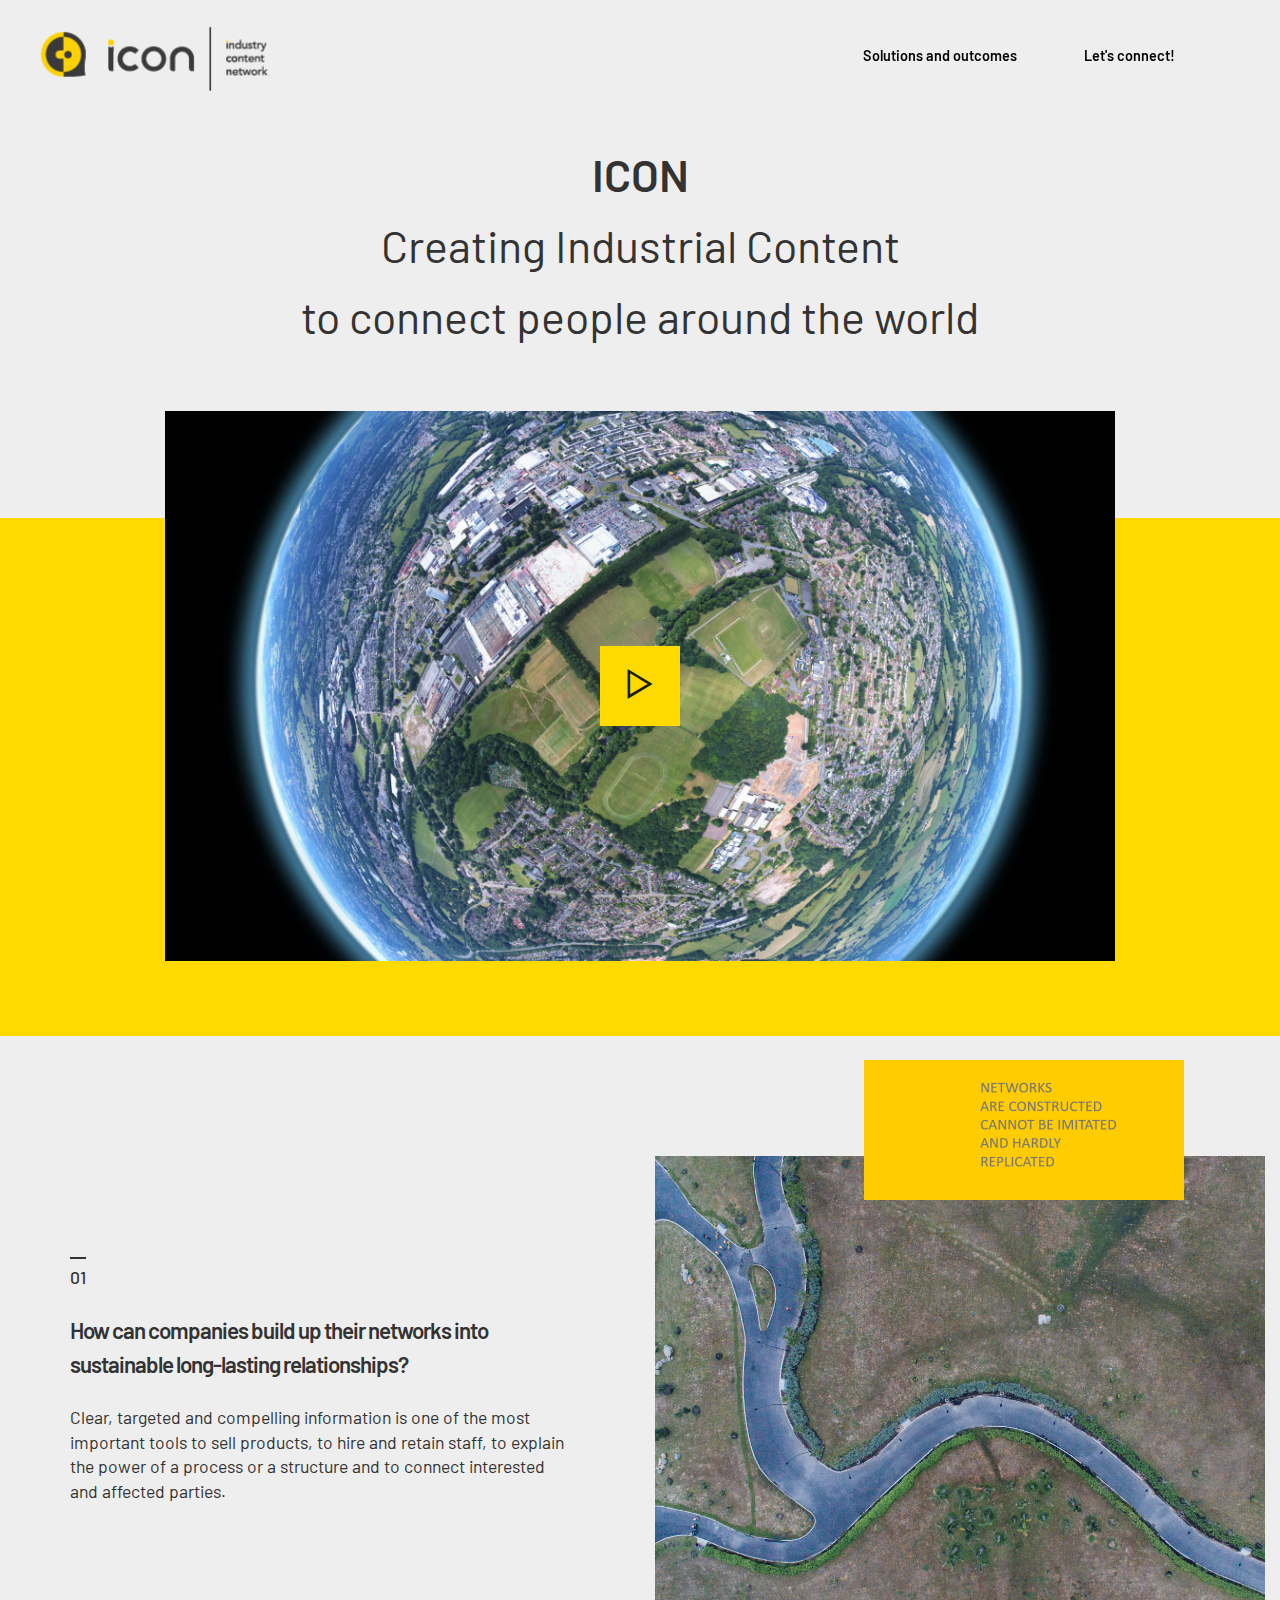
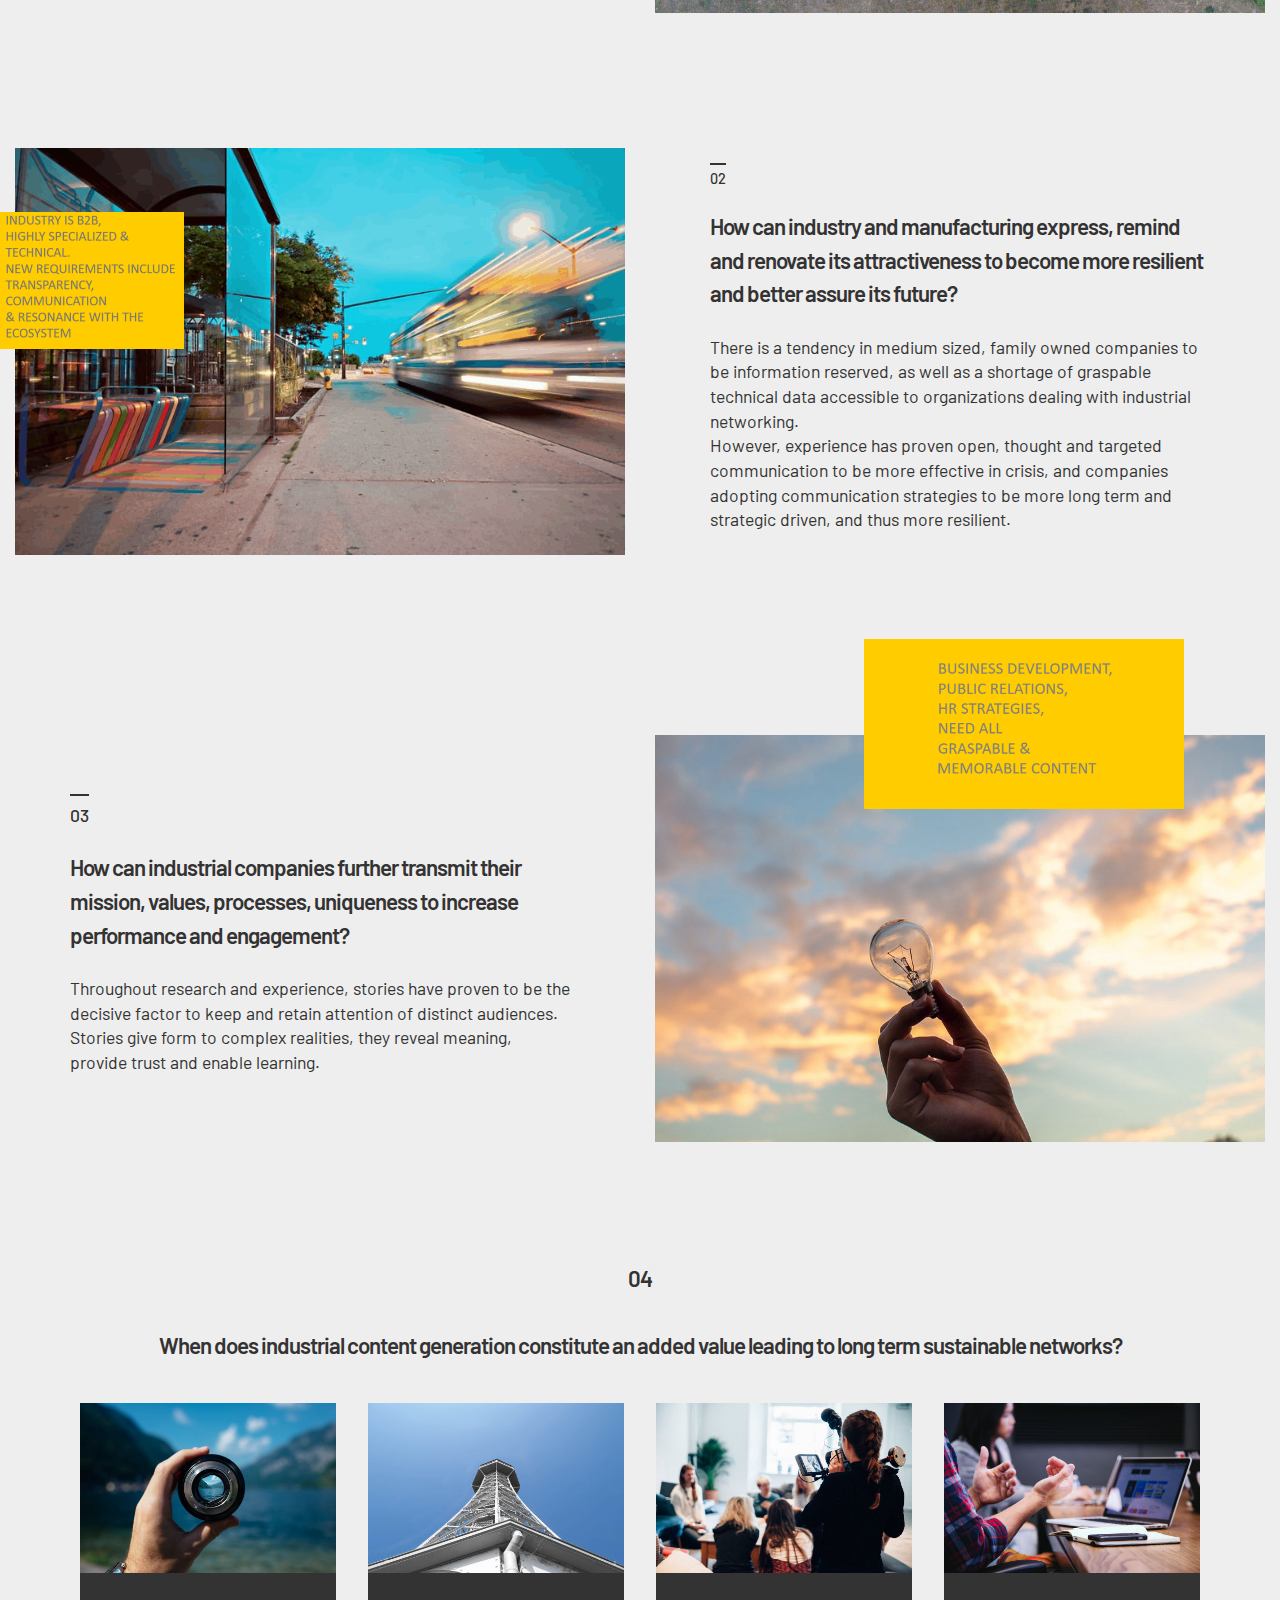
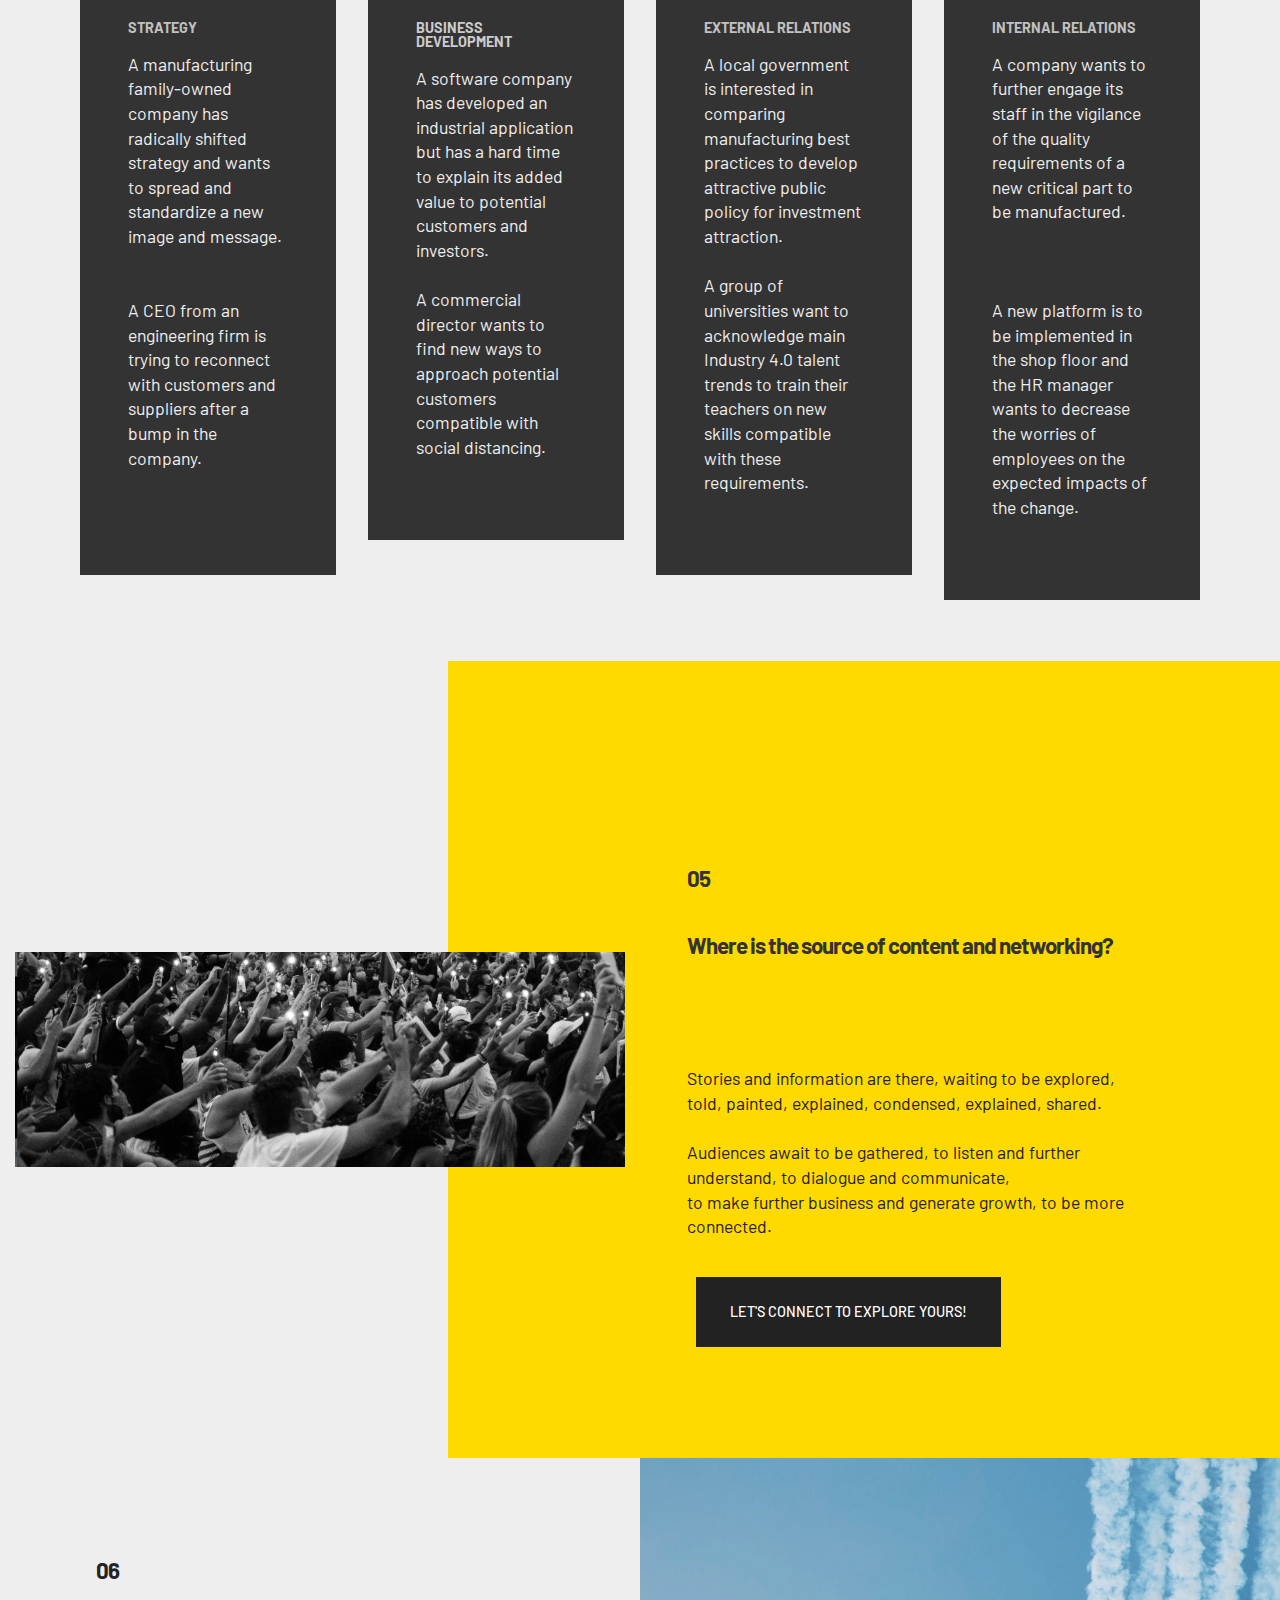
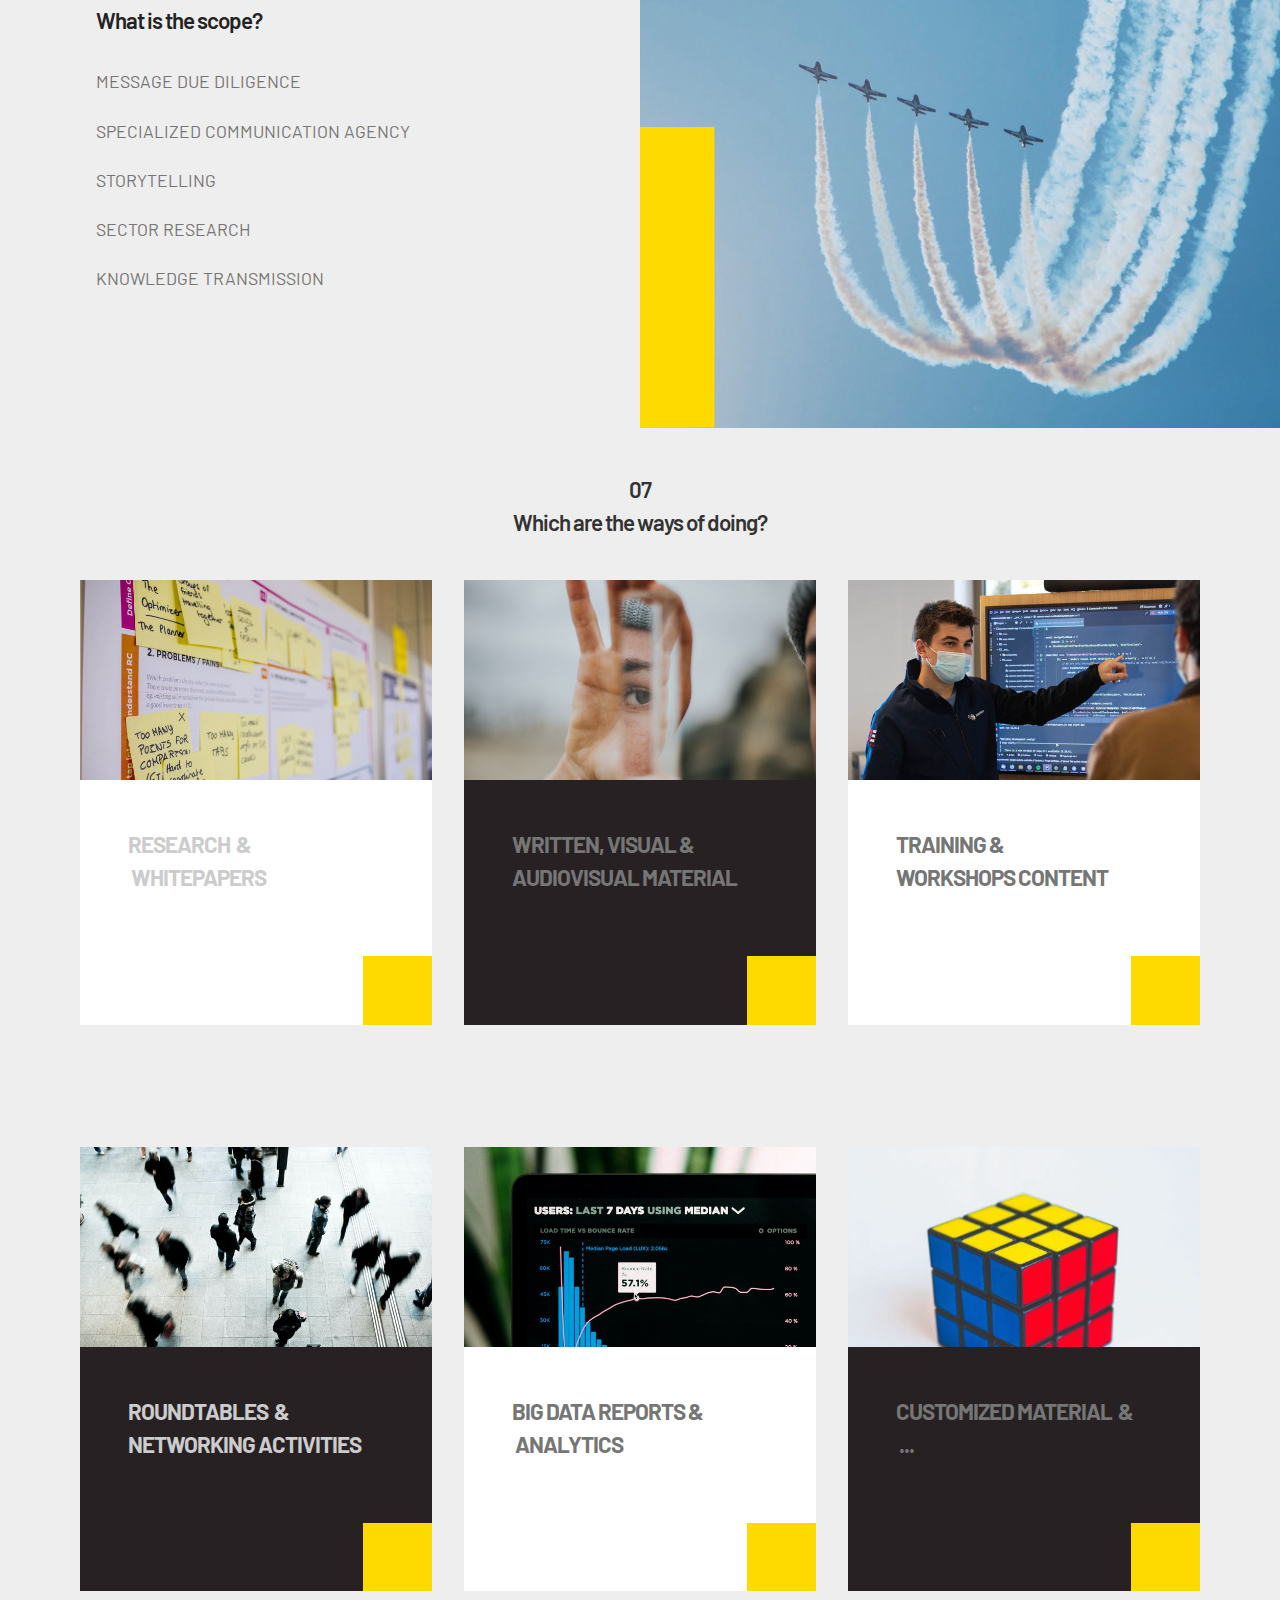
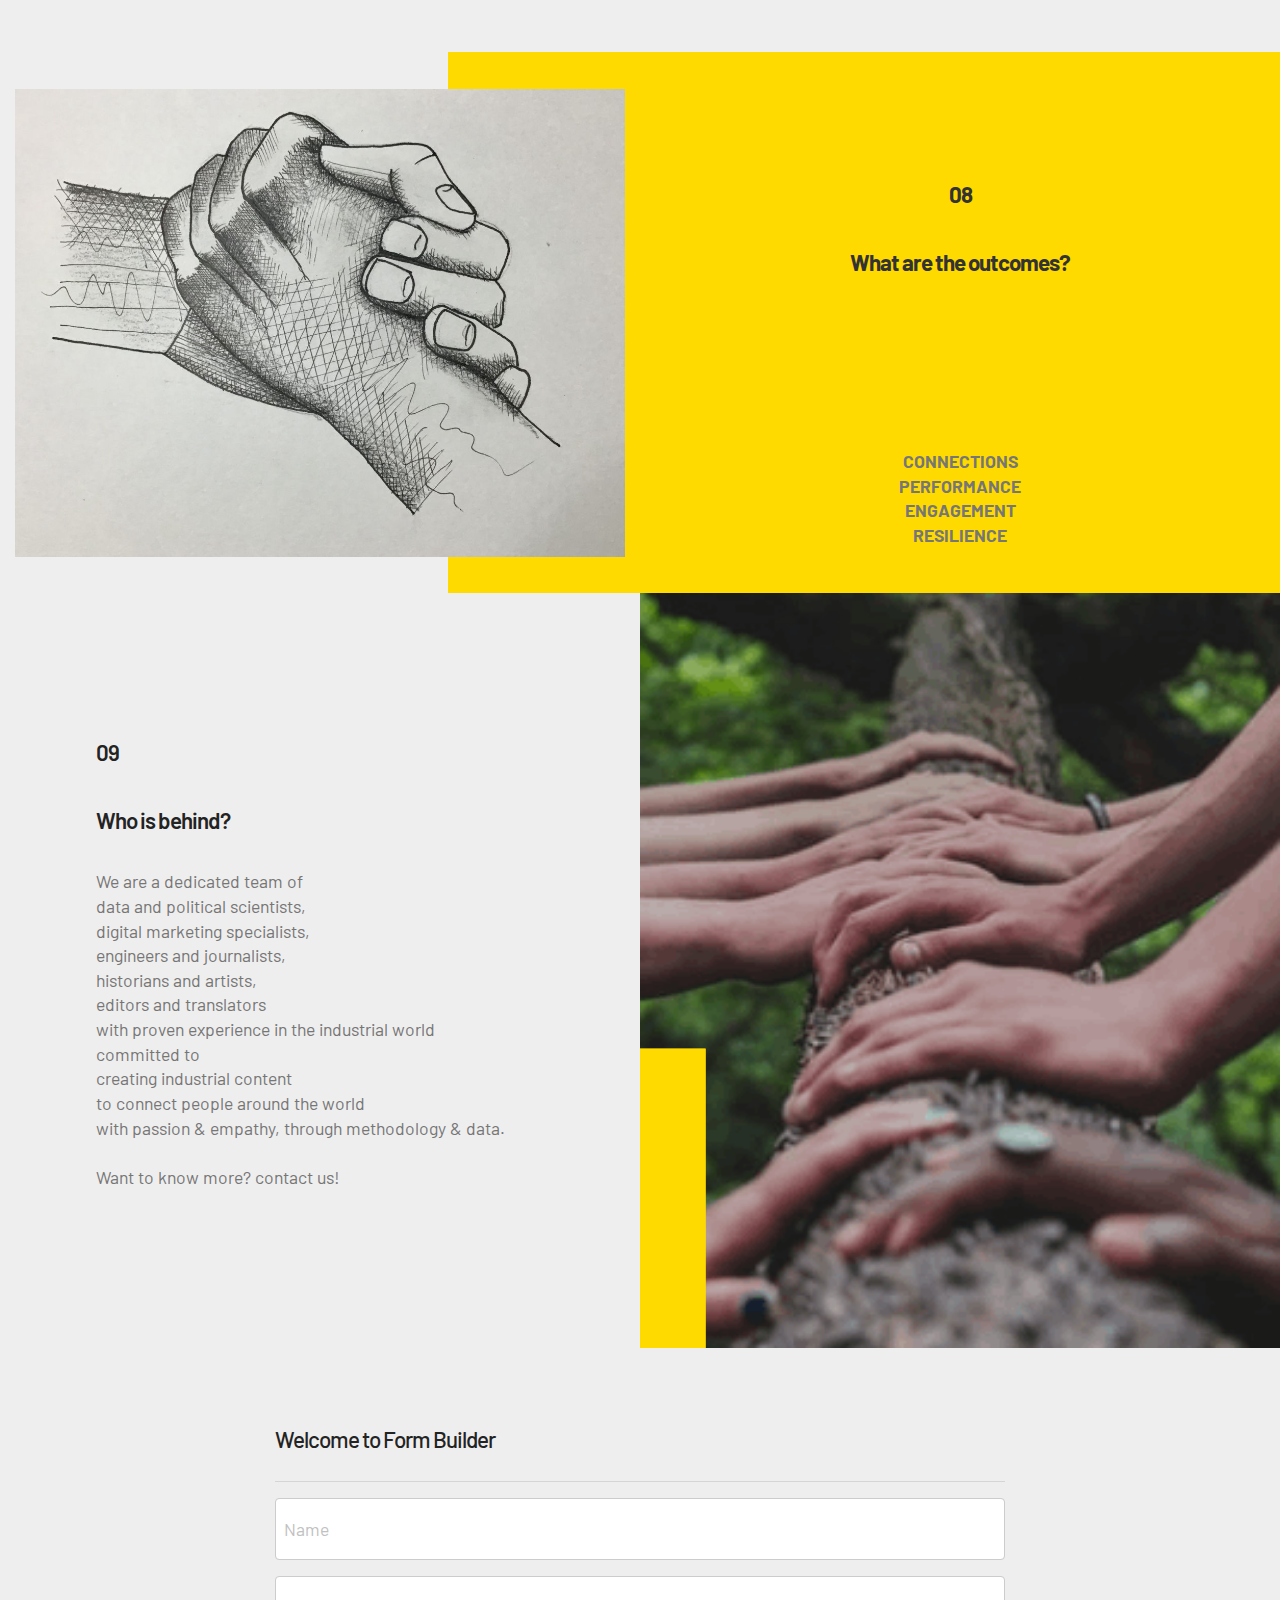
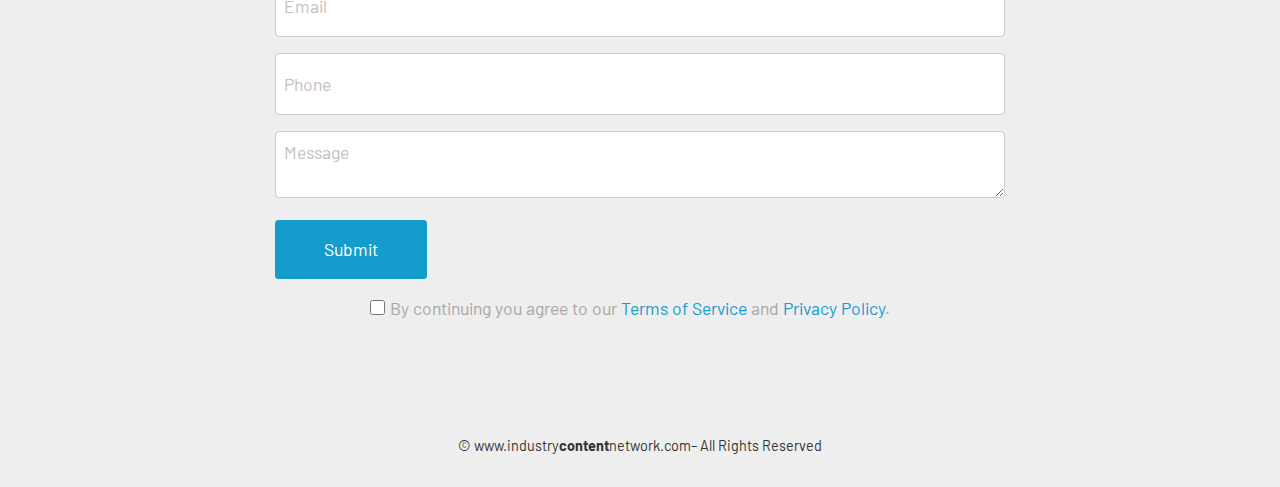
==== commit 2ab93c36: "create github pages" ====
--- a/index.html
+++ b/index.html
@@ -55,7 +55,7 @@
             </div>
         </div>
         <div class="collapse navbar-collapse" id="navbarSupportedContent">
-            <ul class="navbar-nav nav-dropdown nav-right" data-app-modern-menu="true"><li class="nav-item"><a class="nav-link link text-black text-primary display-4" href="index.html#features006-m">When is industrial communication and added value?&nbsp; &nbsp; &nbsp; &nbsp; &nbsp; &nbsp; &nbsp; &nbsp;&nbsp;</a></li><li class="nav-item"><a class="nav-link link text-black text-primary display-4" href="index.html#features006-n">Solutions and outcomes&nbsp;</a></li>
+            <ul class="navbar-nav nav-dropdown nav-right" data-app-modern-menu="true"><li class="nav-item"><a class="nav-link link text-black text-primary display-4" href="index.html#features006-m"></a></li><li class="nav-item"><a class="nav-link link text-black text-primary display-4" href="index.html#features006-n">Solutions and outcomes&nbsp;</a></li>
                 <li class="nav-item"><a class="nav-link link text-black text-primary display-4" href="index.html#formbuilder-1h">Let's connect!&nbsp; &nbsp; &nbsp; &nbsp; &nbsp; &nbsp; &nbsp; &nbsp; &nbsp; &nbsp;</a></li></ul>
             
         </div>
@@ -457,7 +457,7 @@
         <div class="row">
             <div class="col-lg-8 mx-auto mbr-form" data-form-type="formoid">
 <!--Formbuilder Form-->
-<form action="https://mobirise.eu/" method="POST" class="mbr-form form-with-styler" data-form-title="Form Name"><input type="hidden" name="email" data-form-email="true" value="CdOC2Aaw9GjAQzDiQu25ozRDpYpsVfRx3NArk5uGjLzKfMnix7BYNdQI+j4+ocLLtw4IU30Bz6OPblj6+GNBicgLcNVqNPctSo8kIgdBTqSJCiqpJBiPezlMXleqLab+.gCn2W0J8OyEUs2pccIVgijUASYGh3ADdytle4dykcouwaB2sejYEMZEr5nXUgoIzTkIUDzZ1Uc2GNJwczyOWAytXEi6xgLugErlYNn50ZNTKwsMWXsSzWCUWPofrwDR7">
+<form action="https://mobirise.eu/" method="POST" class="mbr-form form-with-styler" data-form-title="Form Name"><input type="hidden" name="email" data-form-email="true" value="mKpOFeosPCd7wnXkSdK+7cV53++5S9OnnBx8we7ZC5fzpuSbmU/US5glGwaf7lz010eumqGPmcKR3ldrphJb5YWoetxyR9av9nSsNlLBdJjvk/ErWFc7u5w36O4kl95y.XYZOeTWbrEY/i0sgSz5+AVFhFfeJJS7dWalcR+dsWSbbK7wus/4s/t/M5ScQG/UcM48RhPvQKrsvebf2ydTJStuO3KmF9Hoc7rMibi2e6Rr5snuWDlFFkXP9DJHxTEV5">
 <div class="form-row">
 <div hidden="hidden" data-form-alert="" class="alert alert-success col-12">Thanks for filling out the form!</div>
 <div hidden="hidden" data-form-alert-danger="" class="alert alert-danger col-12">Oops...! some problem!</div>
--- a/assets/mobirise/css/mbr-additional.css
+++ b/assets/mobirise/css/mbr-additional.css
@@ -9007,3 +9007,499 @@
 .cid-syyUbuWj2N .media-container-row .mbr-text {
   color: #333333;
 }
+.cid-rwG64JC5c0 .navbar {
+  background: #efeeee;
+  transition: none;
+  min-height: 77px;
+  padding: .5rem 0;
+}
+.cid-rwG64JC5c0 .navbar-dropdown.bg-color.transparent.opened {
+  background: #efeeee;
+}
+.cid-rwG64JC5c0 a {
+  font-style: normal;
+}
+.cid-rwG64JC5c0 .show {
+  overflow: visible;
+}
+.cid-rwG64JC5c0 .dropdown-menu {
+  max-height: 400px;
+}
+.cid-rwG64JC5c0 .dropdown-item:active {
+  background-color: transparent;
+}
+.cid-rwG64JC5c0 .nav-link {
+  font-weight: 600!important;
+}
+.cid-rwG64JC5c0 .nav-item span {
+  padding-right: 0.4em;
+  line-height: 0.5em;
+  vertical-align: text-bottom;
+  position: relative;
+  text-decoration: none;
+}
+.cid-rwG64JC5c0 .nav-item a {
+  display: -webkit-flex;
+  align-items: center;
+  padding: 0.7rem 0 !important;
+  margin: 0rem 2rem !important;
+  -webkit-align-items: center;
+}
+.cid-rwG64JC5c0 .nav-item:focus,
+.cid-rwG64JC5c0 .nav-link:focus {
+  outline: none;
+}
+.cid-rwG64JC5c0 .btn {
+  padding: 0.7rem 2rem;
+  display: -webkit-inline-flex;
+  align-items: center;
+  -webkit-align-items: center;
+}
+.cid-rwG64JC5c0 .btn .mbr-iconfont {
+  font-size: 1.6rem;
+}
+.cid-rwG64JC5c0 .menu-logo {
+  margin-right: auto;
+}
+.cid-rwG64JC5c0 .menu-logo .navbar-brand {
+  display: flex;
+  margin-left: 1rem;
+  padding: 0;
+  transition: padding .2s;
+  min-height: 3.8rem;
+  -webkit-align-items: center;
+  align-items: center;
+}
+.cid-rwG64JC5c0 .menu-logo .navbar-brand .navbar-caption-wrap {
+  display: flex;
+  -webkit-align-items: center;
+  align-items: center;
+  word-break: break-word;
+  min-width: 7rem;
+  margin: .3rem 0;
+}
+.cid-rwG64JC5c0 .menu-logo .navbar-brand .navbar-caption-wrap .navbar-caption {
+  line-height: 1.2rem !important;
+  font-weight: 600!important;
+  padding-right: 2rem;
+}
+.cid-rwG64JC5c0 .menu-logo .navbar-brand .navbar-logo {
+  font-size: 4rem;
+  transition: font-size 0.25s;
+}
+.cid-rwG64JC5c0 .menu-logo .navbar-brand .navbar-logo img {
+  display: flex;
+}
+.cid-rwG64JC5c0 .menu-logo .navbar-brand .navbar-logo .mbr-iconfont {
+  transition: font-size 0.25s;
+}
+.cid-rwG64JC5c0 .menu-logo .navbar-brand .navbar-logo a {
+  display: inline-flex;
+}
+.cid-rwG64JC5c0 .navbar-toggleable-sm .navbar-collapse {
+  justify-content: flex-end;
+  padding-right: 1rem;
+  max-width: 100%;
+  width: 100%;
+}
+.cid-rwG64JC5c0 .navbar-toggleable-sm .navbar-collapse .navbar-nav {
+  flex-wrap: wrap;
+  -webkit-flex-wrap: wrap;
+  padding-left: 0;
+}
+.cid-rwG64JC5c0 .navbar-toggleable-sm .navbar-collapse .navbar-nav .nav-item {
+  -webkit-align-self: center;
+  align-self: center;
+}
+.cid-rwG64JC5c0 .navbar-toggleable-sm .navbar-collapse .navbar-buttons {
+  padding-left: 0;
+  padding-bottom: 0;
+}
+.cid-rwG64JC5c0 .dropdown .dropdown-menu {
+  background: #efeeee;
+  display: none;
+  position: absolute;
+  min-width: 5rem;
+  padding-top: 1.4rem;
+  box-shadow: 0 0 15px 0 rgba(0, 0, 0, 0.1);
+  padding-bottom: 1.4rem;
+  text-align: left;
+}
+.cid-rwG64JC5c0 .dropdown .dropdown-menu .dropdown-item {
+  width: auto;
+  color: #333333 !important;
+  padding: 0.2em 1em 0.2em 1em !important;
+}
+.cid-rwG64JC5c0 .dropdown .dropdown-menu .dropdown-item::after {
+  right: 0.5rem;
+}
+.cid-rwG64JC5c0 .dropdown .dropdown-menu .dropdown-submenu {
+  margin: 0;
+}
+.cid-rwG64JC5c0 .dropdown.open > .dropdown-menu {
+  display: block;
+}
+.cid-rwG64JC5c0 .navbar-toggleable-sm.opened:after {
+  position: absolute;
+  width: 100vw;
+  height: 100vh;
+  content: none;
+  background-color: rgba(0, 0, 0, 0.1);
+  left: 0;
+  bottom: 0;
+  transform: translateY(100%);
+  -webkit-transform: translateY(100%);
+  z-index: 1000;
+}
+.cid-rwG64JC5c0 .navbar.navbar-short {
+  min-height: 60px;
+  transition: all .2s;
+}
+.cid-rwG64JC5c0 .navbar.navbar-short .navbar-toggler-right {
+  top: 20px;
+}
+.cid-rwG64JC5c0 .navbar.navbar-short .navbar-logo a {
+  font-size: 2.5rem !important;
+  line-height: 2.5rem;
+  transition: font-size 0.25s;
+}
+.cid-rwG64JC5c0 .navbar.navbar-short .navbar-logo a .mbr-iconfont {
+  font-size: 2.5rem !important;
+}
+.cid-rwG64JC5c0 .navbar.navbar-short .navbar-logo a img {
+  height: 3rem !important;
+}
+.cid-rwG64JC5c0 .navbar.navbar-short .navbar-brand {
+  min-height: 3rem;
+}
+.cid-rwG64JC5c0 button.navbar-toggler {
+  width: 31px;
+  height: 18px;
+  cursor: pointer;
+  transition: all .2s;
+  top: 1.5rem;
+  right: 1rem;
+}
+.cid-rwG64JC5c0 button.navbar-toggler:focus {
+  outline: none;
+}
+.cid-rwG64JC5c0 button.navbar-toggler .hamburger span {
+  position: absolute;
+  right: 0;
+  width: 30px;
+  height: 2px;
+  border-right: 5px;
+  background-color: #333333;
+}
+.cid-rwG64JC5c0 button.navbar-toggler .hamburger span:nth-child(1) {
+  top: 0;
+  transition: all .2s;
+}
+.cid-rwG64JC5c0 button.navbar-toggler .hamburger span:nth-child(2) {
+  top: 8px;
+  transition: all .15s;
+}
+.cid-rwG64JC5c0 button.navbar-toggler .hamburger span:nth-child(3) {
+  top: 8px;
+  transition: all .15s;
+}
+.cid-rwG64JC5c0 button.navbar-toggler .hamburger span:nth-child(4) {
+  top: 16px;
+  transition: all .2s;
+}
+.cid-rwG64JC5c0 nav.opened .hamburger span:nth-child(1) {
+  top: 8px;
+  width: 0;
+  opacity: 0;
+  right: 50%;
+  transition: all .2s;
+}
+.cid-rwG64JC5c0 nav.opened .hamburger span:nth-child(2) {
+  -webkit-transform: rotate(45deg);
+  transform: rotate(45deg);
+  transition: all .25s;
+}
+.cid-rwG64JC5c0 nav.opened .hamburger span:nth-child(3) {
+  -webkit-transform: rotate(-45deg);
+  transform: rotate(-45deg);
+  transition: all .25s;
+}
+.cid-rwG64JC5c0 nav.opened .hamburger span:nth-child(4) {
+  top: 8px;
+  width: 0;
+  opacity: 0;
+  right: 50%;
+  transition: all .2s;
+}
+.cid-rwG64JC5c0 .collapsed.navbar-expand {
+  flex-direction: column;
+  -webkit-flex-direction: column;
+}
+.cid-rwG64JC5c0 .collapsed .btn {
+  display: -webkit-flex;
+}
+.cid-rwG64JC5c0 .collapsed .navbar-collapse {
+  display: none !important;
+  padding-right: 0 !important;
+}
+.cid-rwG64JC5c0 .collapsed .navbar-collapse.collapsing,
+.cid-rwG64JC5c0 .collapsed .navbar-collapse.show {
+  display: block !important;
+  overflow: auto;
+}
+.cid-rwG64JC5c0 .collapsed .navbar-collapse.collapsing .navbar-nav,
+.cid-rwG64JC5c0 .collapsed .navbar-collapse.show .navbar-nav {
+  display: block;
+  text-align: center;
+}
+.cid-rwG64JC5c0 .collapsed .navbar-collapse.collapsing .navbar-nav .nav-item,
+.cid-rwG64JC5c0 .collapsed .navbar-collapse.show .navbar-nav .nav-item {
+  clear: both;
+}
+.cid-rwG64JC5c0 .collapsed .navbar-collapse.collapsing .navbar-nav .nav-item:last-child,
+.cid-rwG64JC5c0 .collapsed .navbar-collapse.show .navbar-nav .nav-item:last-child {
+  margin-bottom: 1rem;
+}
+.cid-rwG64JC5c0 .collapsed .navbar-collapse.collapsing .navbar-buttons,
+.cid-rwG64JC5c0 .collapsed .navbar-collapse.show .navbar-buttons {
+  text-align: center;
+}
+.cid-rwG64JC5c0 .collapsed .navbar-collapse.collapsing .navbar-buttons:last-child,
+.cid-rwG64JC5c0 .collapsed .navbar-collapse.show .navbar-buttons:last-child {
+  margin-bottom: 1rem;
+}
+@media (min-width: 992px) {
+  .cid-rwG64JC5c0 .collapsed:not(.navbar-short) .navbar-collapse {
+    max-height: 88.75vh;
+  }
+}
+.cid-rwG64JC5c0 .collapsed button.navbar-toggler {
+  display: block;
+}
+.cid-rwG64JC5c0 .collapsed .navbar-brand {
+  margin-left: 1rem !important;
+}
+.cid-rwG64JC5c0 .collapsed .navbar-toggleable-sm {
+  flex-direction: column;
+  -webkit-flex-direction: column;
+}
+.cid-rwG64JC5c0 .collapsed .dropdown .dropdown-menu {
+  width: 100%;
+  text-align: center;
+  position: relative;
+  opacity: 0;
+  display: block;
+  height: 0;
+  visibility: hidden;
+  padding: 0;
+  transition-duration: .5s;
+  transition-property: opacity,padding,height;
+}
+.cid-rwG64JC5c0 .collapsed .dropdown.open > .dropdown-menu {
+  position: relative;
+  opacity: 1;
+  height: auto;
+  padding: 1.4rem 0;
+  visibility: visible;
+}
+.cid-rwG64JC5c0 .collapsed .dropdown .dropdown-submenu {
+  left: 0;
+  text-align: center;
+  width: 100%;
+}
+.cid-rwG64JC5c0 .collapsed .dropdown .dropdown-toggle[data-toggle="dropdown-submenu"]::after {
+  margin-top: 0;
+  position: inherit;
+  right: 0;
+  top: 50%;
+  display: inline-block;
+  width: 0;
+  height: 0;
+  margin-left: .3em;
+  vertical-align: middle;
+  content: "";
+  border-top: .30em solid;
+  border-right: .30em solid transparent;
+  border-left: .30em solid transparent;
+}
+@media (max-width: 991px) {
+  .cid-rwG64JC5c0.navbar-expand {
+    flex-direction: column;
+    -webkit-flex-direction: column;
+  }
+  .cid-rwG64JC5c0 img {
+    height: 3.8rem !important;
+  }
+  .cid-rwG64JC5c0 .btn {
+    display: -webkit-flex;
+  }
+  .cid-rwG64JC5c0 button.navbar-toggler {
+    display: block;
+  }
+  .cid-rwG64JC5c0 .navbar-brand {
+    margin-left: 1rem !important;
+  }
+  .cid-rwG64JC5c0 .navbar-toggleable-sm {
+    flex-direction: column;
+    -webkit-flex-direction: column;
+  }
+  .cid-rwG64JC5c0 .navbar-collapse {
+    display: none !important;
+    padding-right: 0 !important;
+  }
+  .cid-rwG64JC5c0 .navbar-collapse.collapsing,
+  .cid-rwG64JC5c0 .navbar-collapse.show {
+    display: block !important;
+    overflow: auto;
+  }
+  .cid-rwG64JC5c0 .navbar-collapse.collapsing .navbar-nav,
+  .cid-rwG64JC5c0 .navbar-collapse.show .navbar-nav {
+    display: block;
+    text-align: center;
+  }
+  .cid-rwG64JC5c0 .navbar-collapse.collapsing .navbar-nav .nav-item,
+  .cid-rwG64JC5c0 .navbar-collapse.show .navbar-nav .nav-item {
+    clear: both;
+  }
+  .cid-rwG64JC5c0 .navbar-collapse.collapsing .navbar-nav .nav-item:last-child,
+  .cid-rwG64JC5c0 .navbar-collapse.show .navbar-nav .nav-item:last-child {
+    margin-bottom: 1rem;
+  }
+  .cid-rwG64JC5c0 .navbar-collapse.collapsing .navbar-buttons,
+  .cid-rwG64JC5c0 .navbar-collapse.show .navbar-buttons {
+    text-align: center;
+  }
+  .cid-rwG64JC5c0 .navbar-collapse.collapsing .navbar-buttons:last-child,
+  .cid-rwG64JC5c0 .navbar-collapse.show .navbar-buttons:last-child {
+    margin-bottom: 1rem;
+  }
+  .cid-rwG64JC5c0 .dropdown .dropdown-menu {
+    width: 100%;
+    text-align: center;
+    position: relative;
+    opacity: 0;
+    display: block;
+    height: 0;
+    visibility: hidden;
+    padding: 0;
+    transition-duration: .5s;
+    transition-property: opacity,padding,height;
+  }
+  .cid-rwG64JC5c0 .dropdown.open > .dropdown-menu {
+    position: relative;
+    opacity: 1;
+    height: auto;
+    padding: 1.4rem 0;
+    visibility: visible;
+  }
+  .cid-rwG64JC5c0 .dropdown .dropdown-submenu {
+    left: 0;
+    text-align: center;
+    width: 100%;
+  }
+  .cid-rwG64JC5c0 .dropdown .dropdown-toggle[data-toggle="dropdown-submenu"]::after {
+    margin-top: 0;
+    position: inherit;
+    right: 0;
+    top: 50%;
+    display: inline-block;
+    width: 0;
+    height: 0;
+    margin-left: .3em;
+    vertical-align: middle;
+    content: "";
+    border-top: .30em solid;
+    border-right: .30em solid transparent;
+    border-left: .30em solid transparent;
+  }
+}
+@media (max-width: 767px) {
+  .cid-rwG64JC5c0 .nav-link {
+    justify-content: start!important;
+  }
+  .cid-rwG64JC5c0 .navbar.opened {
+    overflow-y: scroll;
+    overflow-x: hidden;
+  }
+  .cid-rwG64JC5c0 .navbar-toggleable-sm {
+    width: 100%!important;
+  }
+  .cid-rwG64JC5c0 .dropdown-menu {
+    box-shadow: inset 0 0 15px 0 rgba(0, 0, 0, 0.1) !important;
+    background: #efefef !important;
+  }
+}
+@media (min-width: 767px) {
+  .cid-rwG64JC5c0 .menu-logo {
+    flex-shrink: 0;
+    -webkit-flex-shrink: 0;
+  }
+}
+.cid-rwG64JC5c0 .navbar-collapse {
+  flex-basis: auto;
+  -webkit-flex-basis: auto;
+}
+.cid-rwG64JC5c0 .nav-link:hover,
+.cid-rwG64JC5c0 .dropdown-item:hover {
+  color: #333333 !important;
+}
+@media (min-width: 1500px) {
+  .cid-rwG64JC5c0 .navbar-toggleable-sm .navbar-collapse {
+    max-width: 60%!important;
+    padding-right: 5rem;
+  }
+  .cid-rwG64JC5c0 .menu-logo .navbar-brand {
+    margin-left: 5rem;
+  }
+}
+.cid-syyFEMdWvX {
+  padding-top: 30px;
+  padding-bottom: 30px;
+  background-color: #efeeee;
+}
+.cid-syyFEMdWvX .media-container-row .mbr-text {
+  color: #333333;
+}
+.cid-szoB3pkp2q {
+  background-color: #efeeee;
+}
+.cid-szoB3pkp2q .row {
+  position: relative;
+}
+.cid-szoB3pkp2q .container {
+  max-width: 1500px;
+}
+@media (min-width: 767px) {
+  .cid-szoB3pkp2q .row {
+    margin: 0 2rem;
+  }
+}
+.cid-szoB3pkp2q h4 {
+  position: absolute;
+  transform: rotate(-270deg);
+  transform-origin: top left;
+  width: fit-content;
+  padding: 0;
+  margin: 0;
+  left: 2rem;
+  top: 1rem;
+}
+.cid-szoB3pkp2q .content-wrapper {
+  max-width: 600px;
+}
+.cid-szoB3pkp2q H1 {
+  color: #333333;
+}
+.cid-szoB3pkp2q .mbr-text,
+.cid-szoB3pkp2q .mbr-section-btn {
+  color: #333333;
+  text-align: left;
+}
+.cid-szoB3pkp2q H3 {
+  color: #333333;
+}
+@media (max-width: 767px) {
+  .cid-szoB3pkp2q h4 {
+    left: 3rem;
+  }
+}
--- a/assets/mobirise/css/mbr-additional.css
+++ b/assets/mobirise/css/mbr-additional.css
@@ -9007,3 +9007,499 @@
 .cid-syyUbuWj2N .media-container-row .mbr-text {
   color: #333333;
 }
+.cid-rwG64JC5c0 .navbar {
+  background: #efeeee;
+  transition: none;
+  min-height: 77px;
+  padding: .5rem 0;
+}
+.cid-rwG64JC5c0 .navbar-dropdown.bg-color.transparent.opened {
+  background: #efeeee;
+}
+.cid-rwG64JC5c0 a {
+  font-style: normal;
+}
+.cid-rwG64JC5c0 .show {
+  overflow: visible;
+}
+.cid-rwG64JC5c0 .dropdown-menu {
+  max-height: 400px;
+}
+.cid-rwG64JC5c0 .dropdown-item:active {
+  background-color: transparent;
+}
+.cid-rwG64JC5c0 .nav-link {
+  font-weight: 600!important;
+}
+.cid-rwG64JC5c0 .nav-item span {
+  padding-right: 0.4em;
+  line-height: 0.5em;
+  vertical-align: text-bottom;
+  position: relative;
+  text-decoration: none;
+}
+.cid-rwG64JC5c0 .nav-item a {
+  display: -webkit-flex;
+  align-items: center;
+  padding: 0.7rem 0 !important;
+  margin: 0rem 2rem !important;
+  -webkit-align-items: center;
+}
+.cid-rwG64JC5c0 .nav-item:focus,
+.cid-rwG64JC5c0 .nav-link:focus {
+  outline: none;
+}
+.cid-rwG64JC5c0 .btn {
+  padding: 0.7rem 2rem;
+  display: -webkit-inline-flex;
+  align-items: center;
+  -webkit-align-items: center;
+}
+.cid-rwG64JC5c0 .btn .mbr-iconfont {
+  font-size: 1.6rem;
+}
+.cid-rwG64JC5c0 .menu-logo {
+  margin-right: auto;
+}
+.cid-rwG64JC5c0 .menu-logo .navbar-brand {
+  display: flex;
+  margin-left: 1rem;
+  padding: 0;
+  transition: padding .2s;
+  min-height: 3.8rem;
+  -webkit-align-items: center;
+  align-items: center;
+}
+.cid-rwG64JC5c0 .menu-logo .navbar-brand .navbar-caption-wrap {
+  display: flex;
+  -webkit-align-items: center;
+  align-items: center;
+  word-break: break-word;
+  min-width: 7rem;
+  margin: .3rem 0;
+}
+.cid-rwG64JC5c0 .menu-logo .navbar-brand .navbar-caption-wrap .navbar-caption {
+  line-height: 1.2rem !important;
+  font-weight: 600!important;
+  padding-right: 2rem;
+}
+.cid-rwG64JC5c0 .menu-logo .navbar-brand .navbar-logo {
+  font-size: 4rem;
+  transition: font-size 0.25s;
+}
+.cid-rwG64JC5c0 .menu-logo .navbar-brand .navbar-logo img {
+  display: flex;
+}
+.cid-rwG64JC5c0 .menu-logo .navbar-brand .navbar-logo .mbr-iconfont {
+  transition: font-size 0.25s;
+}
+.cid-rwG64JC5c0 .menu-logo .navbar-brand .navbar-logo a {
+  display: inline-flex;
+}
+.cid-rwG64JC5c0 .navbar-toggleable-sm .navbar-collapse {
+  justify-content: flex-end;
+  padding-right: 1rem;
+  max-width: 100%;
+  width: 100%;
+}
+.cid-rwG64JC5c0 .navbar-toggleable-sm .navbar-collapse .navbar-nav {
+  flex-wrap: wrap;
+  -webkit-flex-wrap: wrap;
+  padding-left: 0;
+}
+.cid-rwG64JC5c0 .navbar-toggleable-sm .navbar-collapse .navbar-nav .nav-item {
+  -webkit-align-self: center;
+  align-self: center;
+}
+.cid-rwG64JC5c0 .navbar-toggleable-sm .navbar-collapse .navbar-buttons {
+  padding-left: 0;
+  padding-bottom: 0;
+}
+.cid-rwG64JC5c0 .dropdown .dropdown-menu {
+  background: #efeeee;
+  display: none;
+  position: absolute;
+  min-width: 5rem;
+  padding-top: 1.4rem;
+  box-shadow: 0 0 15px 0 rgba(0, 0, 0, 0.1);
+  padding-bottom: 1.4rem;
+  text-align: left;
+}
+.cid-rwG64JC5c0 .dropdown .dropdown-menu .dropdown-item {
+  width: auto;
+  color: #333333 !important;
+  padding: 0.2em 1em 0.2em 1em !important;
+}
+.cid-rwG64JC5c0 .dropdown .dropdown-menu .dropdown-item::after {
+  right: 0.5rem;
+}
+.cid-rwG64JC5c0 .dropdown .dropdown-menu .dropdown-submenu {
+  margin: 0;
+}
+.cid-rwG64JC5c0 .dropdown.open > .dropdown-menu {
+  display: block;
+}
+.cid-rwG64JC5c0 .navbar-toggleable-sm.opened:after {
+  position: absolute;
+  width: 100vw;
+  height: 100vh;
+  content: none;
+  background-color: rgba(0, 0, 0, 0.1);
+  left: 0;
+  bottom: 0;
+  transform: translateY(100%);
+  -webkit-transform: translateY(100%);
+  z-index: 1000;
+}
+.cid-rwG64JC5c0 .navbar.navbar-short {
+  min-height: 60px;
+  transition: all .2s;
+}
+.cid-rwG64JC5c0 .navbar.navbar-short .navbar-toggler-right {
+  top: 20px;
+}
+.cid-rwG64JC5c0 .navbar.navbar-short .navbar-logo a {
+  font-size: 2.5rem !important;
+  line-height: 2.5rem;
+  transition: font-size 0.25s;
+}
+.cid-rwG64JC5c0 .navbar.navbar-short .navbar-logo a .mbr-iconfont {
+  font-size: 2.5rem !important;
+}
+.cid-rwG64JC5c0 .navbar.navbar-short .navbar-logo a img {
+  height: 3rem !important;
+}
+.cid-rwG64JC5c0 .navbar.navbar-short .navbar-brand {
+  min-height: 3rem;
+}
+.cid-rwG64JC5c0 button.navbar-toggler {
+  width: 31px;
+  height: 18px;
+  cursor: pointer;
+  transition: all .2s;
+  top: 1.5rem;
+  right: 1rem;
+}
+.cid-rwG64JC5c0 button.navbar-toggler:focus {
+  outline: none;
+}
+.cid-rwG64JC5c0 button.navbar-toggler .hamburger span {
+  position: absolute;
+  right: 0;
+  width: 30px;
+  height: 2px;
+  border-right: 5px;
+  background-color: #333333;
+}
+.cid-rwG64JC5c0 button.navbar-toggler .hamburger span:nth-child(1) {
+  top: 0;
+  transition: all .2s;
+}
+.cid-rwG64JC5c0 button.navbar-toggler .hamburger span:nth-child(2) {
+  top: 8px;
+  transition: all .15s;
+}
+.cid-rwG64JC5c0 button.navbar-toggler .hamburger span:nth-child(3) {
+  top: 8px;
+  transition: all .15s;
+}
+.cid-rwG64JC5c0 button.navbar-toggler .hamburger span:nth-child(4) {
+  top: 16px;
+  transition: all .2s;
+}
+.cid-rwG64JC5c0 nav.opened .hamburger span:nth-child(1) {
+  top: 8px;
+  width: 0;
+  opacity: 0;
+  right: 50%;
+  transition: all .2s;
+}
+.cid-rwG64JC5c0 nav.opened .hamburger span:nth-child(2) {
+  -webkit-transform: rotate(45deg);
+  transform: rotate(45deg);
+  transition: all .25s;
+}
+.cid-rwG64JC5c0 nav.opened .hamburger span:nth-child(3) {
+  -webkit-transform: rotate(-45deg);
+  transform: rotate(-45deg);
+  transition: all .25s;
+}
+.cid-rwG64JC5c0 nav.opened .hamburger span:nth-child(4) {
+  top: 8px;
+  width: 0;
+  opacity: 0;
+  right: 50%;
+  transition: all .2s;
+}
+.cid-rwG64JC5c0 .collapsed.navbar-expand {
+  flex-direction: column;
+  -webkit-flex-direction: column;
+}
+.cid-rwG64JC5c0 .collapsed .btn {
+  display: -webkit-flex;
+}
+.cid-rwG64JC5c0 .collapsed .navbar-collapse {
+  display: none !important;
+  padding-right: 0 !important;
+}
+.cid-rwG64JC5c0 .collapsed .navbar-collapse.collapsing,
+.cid-rwG64JC5c0 .collapsed .navbar-collapse.show {
+  display: block !important;
+  overflow: auto;
+}
+.cid-rwG64JC5c0 .collapsed .navbar-collapse.collapsing .navbar-nav,
+.cid-rwG64JC5c0 .collapsed .navbar-collapse.show .navbar-nav {
+  display: block;
+  text-align: center;
+}
+.cid-rwG64JC5c0 .collapsed .navbar-collapse.collapsing .navbar-nav .nav-item,
+.cid-rwG64JC5c0 .collapsed .navbar-collapse.show .navbar-nav .nav-item {
+  clear: both;
+}
+.cid-rwG64JC5c0 .collapsed .navbar-collapse.collapsing .navbar-nav .nav-item:last-child,
+.cid-rwG64JC5c0 .collapsed .navbar-collapse.show .navbar-nav .nav-item:last-child {
+  margin-bottom: 1rem;
+}
+.cid-rwG64JC5c0 .collapsed .navbar-collapse.collapsing .navbar-buttons,
+.cid-rwG64JC5c0 .collapsed .navbar-collapse.show .navbar-buttons {
+  text-align: center;
+}
+.cid-rwG64JC5c0 .collapsed .navbar-collapse.collapsing .navbar-buttons:last-child,
+.cid-rwG64JC5c0 .collapsed .navbar-collapse.show .navbar-buttons:last-child {
+  margin-bottom: 1rem;
+}
+@media (min-width: 992px) {
+  .cid-rwG64JC5c0 .collapsed:not(.navbar-short) .navbar-collapse {
+    max-height: 88.75vh;
+  }
+}
+.cid-rwG64JC5c0 .collapsed button.navbar-toggler {
+  display: block;
+}
+.cid-rwG64JC5c0 .collapsed .navbar-brand {
+  margin-left: 1rem !important;
+}
+.cid-rwG64JC5c0 .collapsed .navbar-toggleable-sm {
+  flex-direction: column;
+  -webkit-flex-direction: column;
+}
+.cid-rwG64JC5c0 .collapsed .dropdown .dropdown-menu {
+  width: 100%;
+  text-align: center;
+  position: relative;
+  opacity: 0;
+  display: block;
+  height: 0;
+  visibility: hidden;
+  padding: 0;
+  transition-duration: .5s;
+  transition-property: opacity,padding,height;
+}
+.cid-rwG64JC5c0 .collapsed .dropdown.open > .dropdown-menu {
+  position: relative;
+  opacity: 1;
+  height: auto;
+  padding: 1.4rem 0;
+  visibility: visible;
+}
+.cid-rwG64JC5c0 .collapsed .dropdown .dropdown-submenu {
+  left: 0;
+  text-align: center;
+  width: 100%;
+}
+.cid-rwG64JC5c0 .collapsed .dropdown .dropdown-toggle[data-toggle="dropdown-submenu"]::after {
+  margin-top: 0;
+  position: inherit;
+  right: 0;
+  top: 50%;
+  display: inline-block;
+  width: 0;
+  height: 0;
+  margin-left: .3em;
+  vertical-align: middle;
+  content: "";
+  border-top: .30em solid;
+  border-right: .30em solid transparent;
+  border-left: .30em solid transparent;
+}
+@media (max-width: 991px) {
+  .cid-rwG64JC5c0.navbar-expand {
+    flex-direction: column;
+    -webkit-flex-direction: column;
+  }
+  .cid-rwG64JC5c0 img {
+    height: 3.8rem !important;
+  }
+  .cid-rwG64JC5c0 .btn {
+    display: -webkit-flex;
+  }
+  .cid-rwG64JC5c0 button.navbar-toggler {
+    display: block;
+  }
+  .cid-rwG64JC5c0 .navbar-brand {
+    margin-left: 1rem !important;
+  }
+  .cid-rwG64JC5c0 .navbar-toggleable-sm {
+    flex-direction: column;
+    -webkit-flex-direction: column;
+  }
+  .cid-rwG64JC5c0 .navbar-collapse {
+    display: none !important;
+    padding-right: 0 !important;
+  }
+  .cid-rwG64JC5c0 .navbar-collapse.collapsing,
+  .cid-rwG64JC5c0 .navbar-collapse.show {
+    display: block !important;
+    overflow: auto;
+  }
+  .cid-rwG64JC5c0 .navbar-collapse.collapsing .navbar-nav,
+  .cid-rwG64JC5c0 .navbar-collapse.show .navbar-nav {
+    display: block;
+    text-align: center;
+  }
+  .cid-rwG64JC5c0 .navbar-collapse.collapsing .navbar-nav .nav-item,
+  .cid-rwG64JC5c0 .navbar-collapse.show .navbar-nav .nav-item {
+    clear: both;
+  }
+  .cid-rwG64JC5c0 .navbar-collapse.collapsing .navbar-nav .nav-item:last-child,
+  .cid-rwG64JC5c0 .navbar-collapse.show .navbar-nav .nav-item:last-child {
+    margin-bottom: 1rem;
+  }
+  .cid-rwG64JC5c0 .navbar-collapse.collapsing .navbar-buttons,
+  .cid-rwG64JC5c0 .navbar-collapse.show .navbar-buttons {
+    text-align: center;
+  }
+  .cid-rwG64JC5c0 .navbar-collapse.collapsing .navbar-buttons:last-child,
+  .cid-rwG64JC5c0 .navbar-collapse.show .navbar-buttons:last-child {
+    margin-bottom: 1rem;
+  }
+  .cid-rwG64JC5c0 .dropdown .dropdown-menu {
+    width: 100%;
+    text-align: center;
+    position: relative;
+    opacity: 0;
+    display: block;
+    height: 0;
+    visibility: hidden;
+    padding: 0;
+    transition-duration: .5s;
+    transition-property: opacity,padding,height;
+  }
+  .cid-rwG64JC5c0 .dropdown.open > .dropdown-menu {
+    position: relative;
+    opacity: 1;
+    height: auto;
+    padding: 1.4rem 0;
+    visibility: visible;
+  }
+  .cid-rwG64JC5c0 .dropdown .dropdown-submenu {
+    left: 0;
+    text-align: center;
+    width: 100%;
+  }
+  .cid-rwG64JC5c0 .dropdown .dropdown-toggle[data-toggle="dropdown-submenu"]::after {
+    margin-top: 0;
+    position: inherit;
+    right: 0;
+    top: 50%;
+    display: inline-block;
+    width: 0;
+    height: 0;
+    margin-left: .3em;
+    vertical-align: middle;
+    content: "";
+    border-top: .30em solid;
+    border-right: .30em solid transparent;
+    border-left: .30em solid transparent;
+  }
+}
+@media (max-width: 767px) {
+  .cid-rwG64JC5c0 .nav-link {
+    justify-content: start!important;
+  }
+  .cid-rwG64JC5c0 .navbar.opened {
+    overflow-y: scroll;
+    overflow-x: hidden;
+  }
+  .cid-rwG64JC5c0 .navbar-toggleable-sm {
+    width: 100%!important;
+  }
+  .cid-rwG64JC5c0 .dropdown-menu {
+    box-shadow: inset 0 0 15px 0 rgba(0, 0, 0, 0.1) !important;
+    background: #efefef !important;
+  }
+}
+@media (min-width: 767px) {
+  .cid-rwG64JC5c0 .menu-logo {
+    flex-shrink: 0;
+    -webkit-flex-shrink: 0;
+  }
+}
+.cid-rwG64JC5c0 .navbar-collapse {
+  flex-basis: auto;
+  -webkit-flex-basis: auto;
+}
+.cid-rwG64JC5c0 .nav-link:hover,
+.cid-rwG64JC5c0 .dropdown-item:hover {
+  color: #333333 !important;
+}
+@media (min-width: 1500px) {
+  .cid-rwG64JC5c0 .navbar-toggleable-sm .navbar-collapse {
+    max-width: 60%!important;
+    padding-right: 5rem;
+  }
+  .cid-rwG64JC5c0 .menu-logo .navbar-brand {
+    margin-left: 5rem;
+  }
+}
+.cid-syyFEMdWvX {
+  padding-top: 30px;
+  padding-bottom: 30px;
+  background-color: #efeeee;
+}
+.cid-syyFEMdWvX .media-container-row .mbr-text {
+  color: #333333;
+}
+.cid-szoB3pkp2q {
+  background-color: #efeeee;
+}
+.cid-szoB3pkp2q .row {
+  position: relative;
+}
+.cid-szoB3pkp2q .container {
+  max-width: 1500px;
+}
+@media (min-width: 767px) {
+  .cid-szoB3pkp2q .row {
+    margin: 0 2rem;
+  }
+}
+.cid-szoB3pkp2q h4 {
+  position: absolute;
+  transform: rotate(-270deg);
+  transform-origin: top left;
+  width: fit-content;
+  padding: 0;
+  margin: 0;
+  left: 2rem;
+  top: 1rem;
+}
+.cid-szoB3pkp2q .content-wrapper {
+  max-width: 600px;
+}
+.cid-szoB3pkp2q H1 {
+  color: #333333;
+}
+.cid-szoB3pkp2q .mbr-text,
+.cid-szoB3pkp2q .mbr-section-btn {
+  color: #333333;
+  text-align: left;
+}
+.cid-szoB3pkp2q H3 {
+  color: #333333;
+}
+@media (max-width: 767px) {
+  .cid-szoB3pkp2q h4 {
+    left: 3rem;
+  }
+}
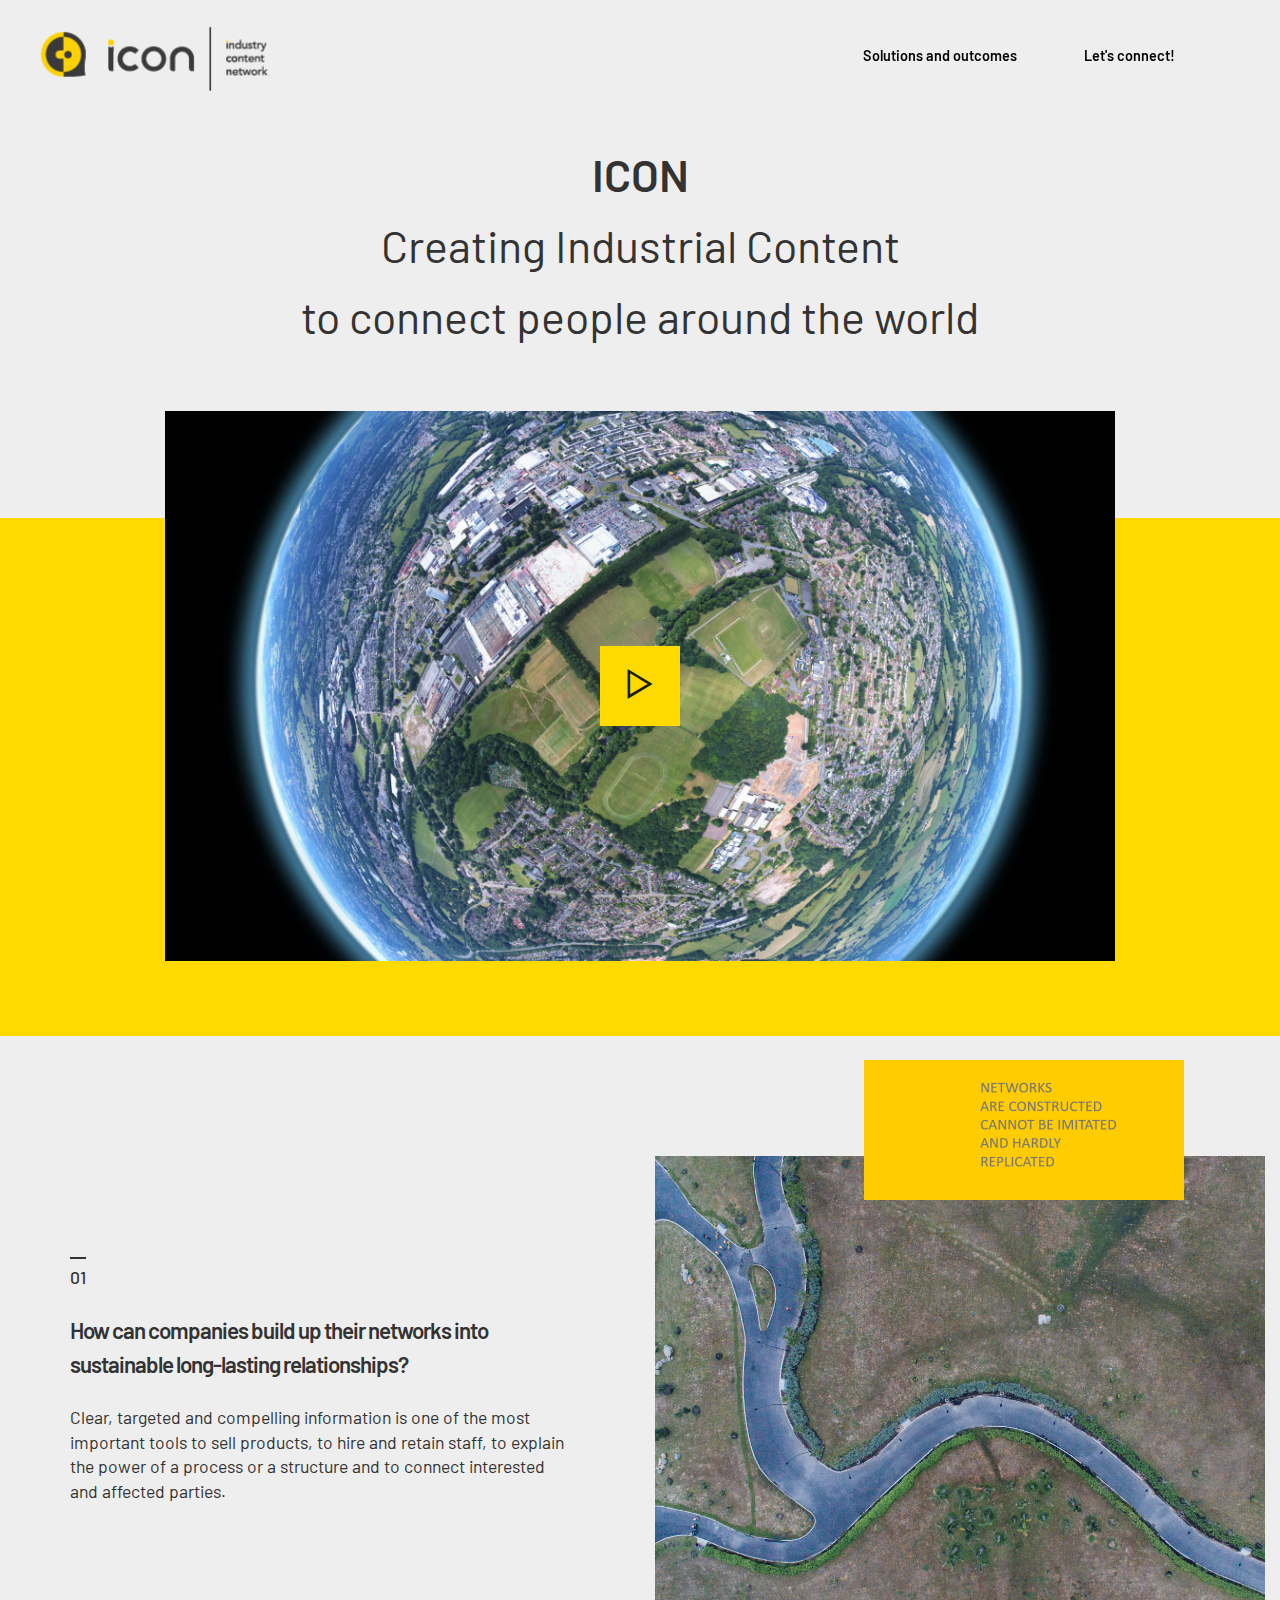
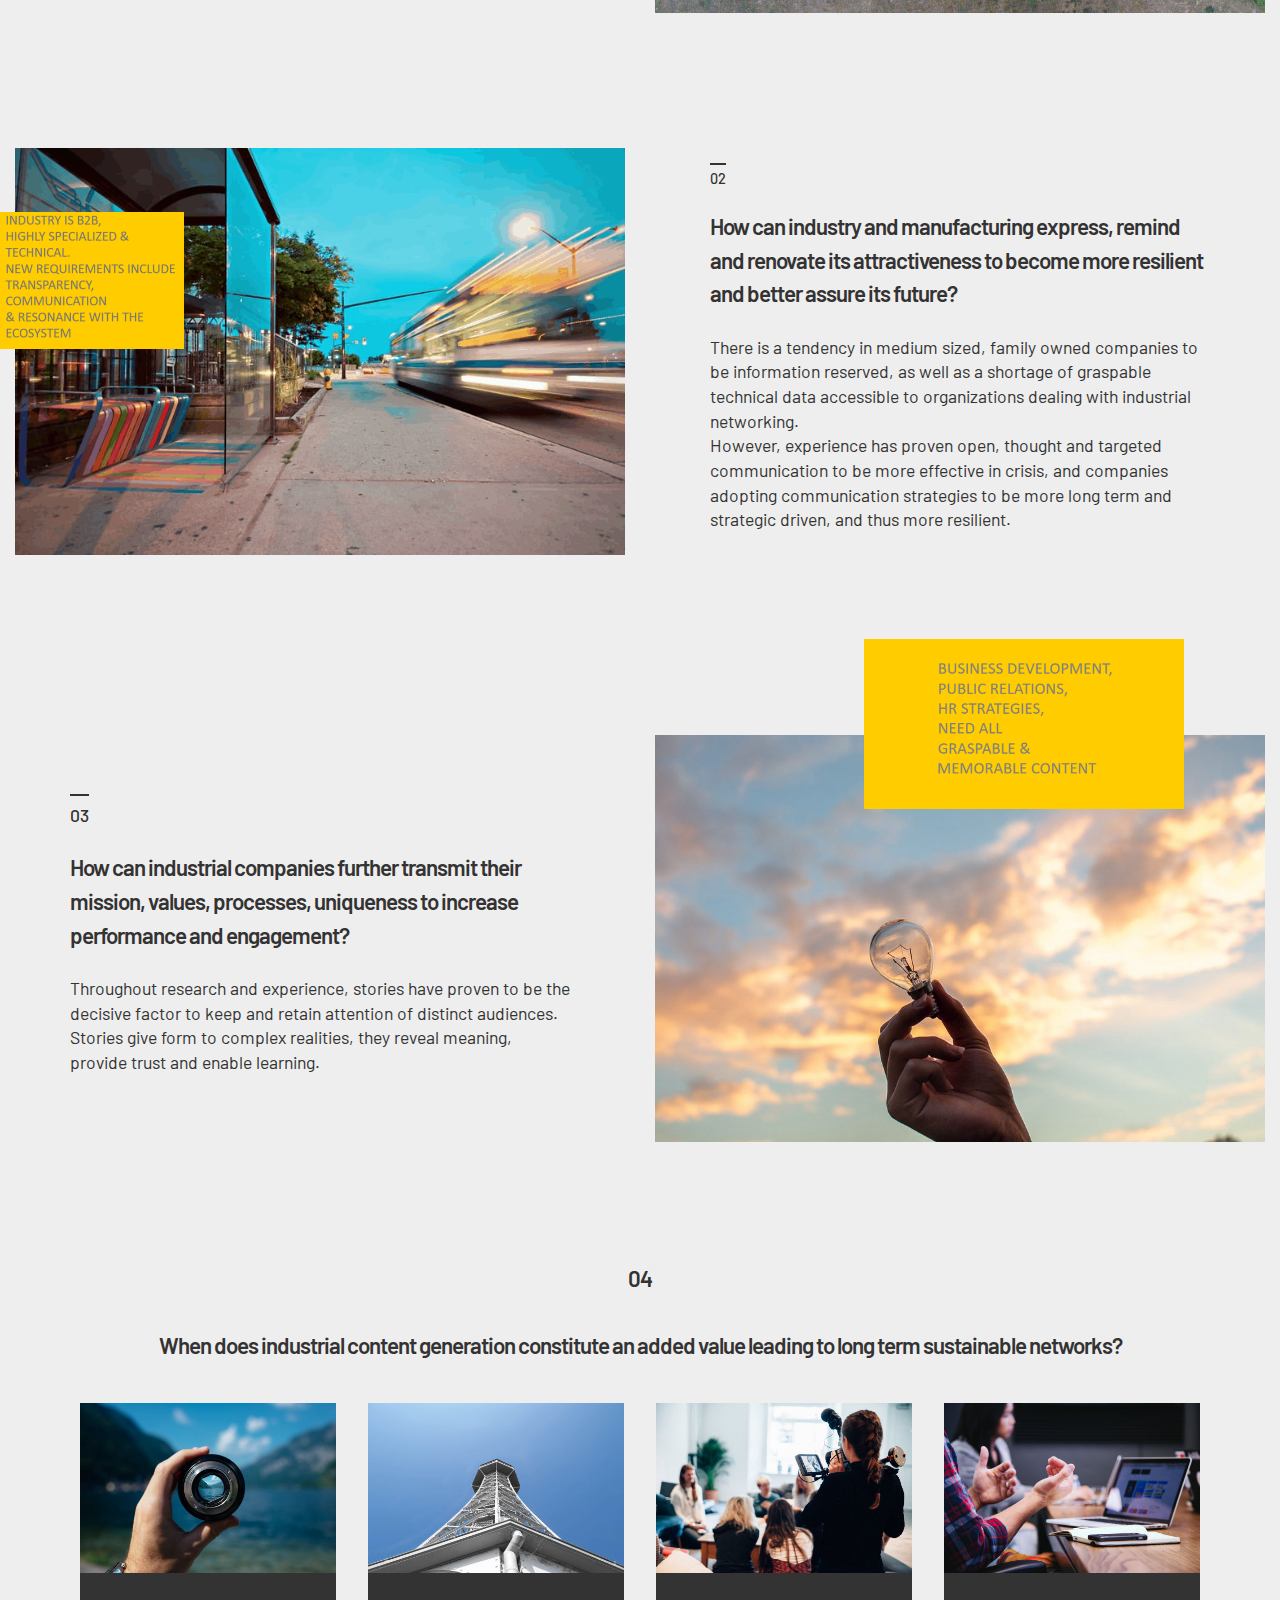
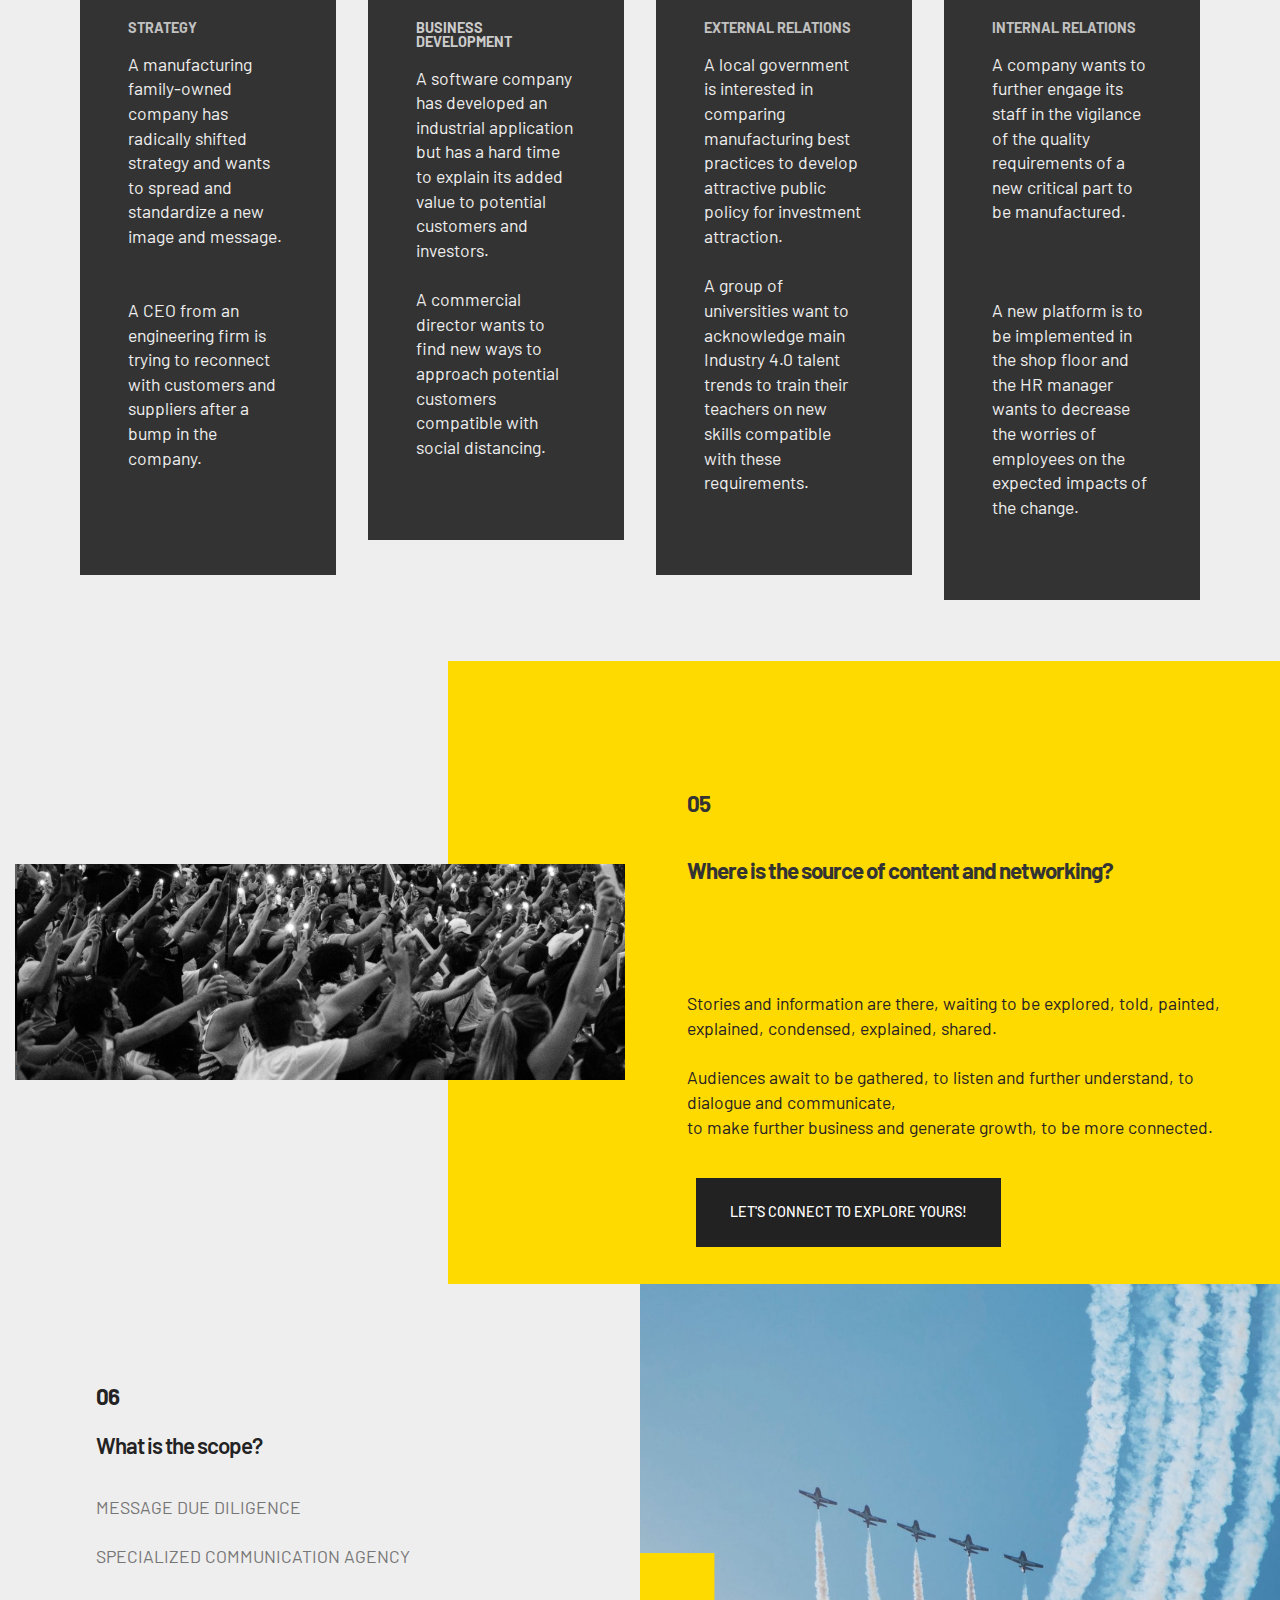
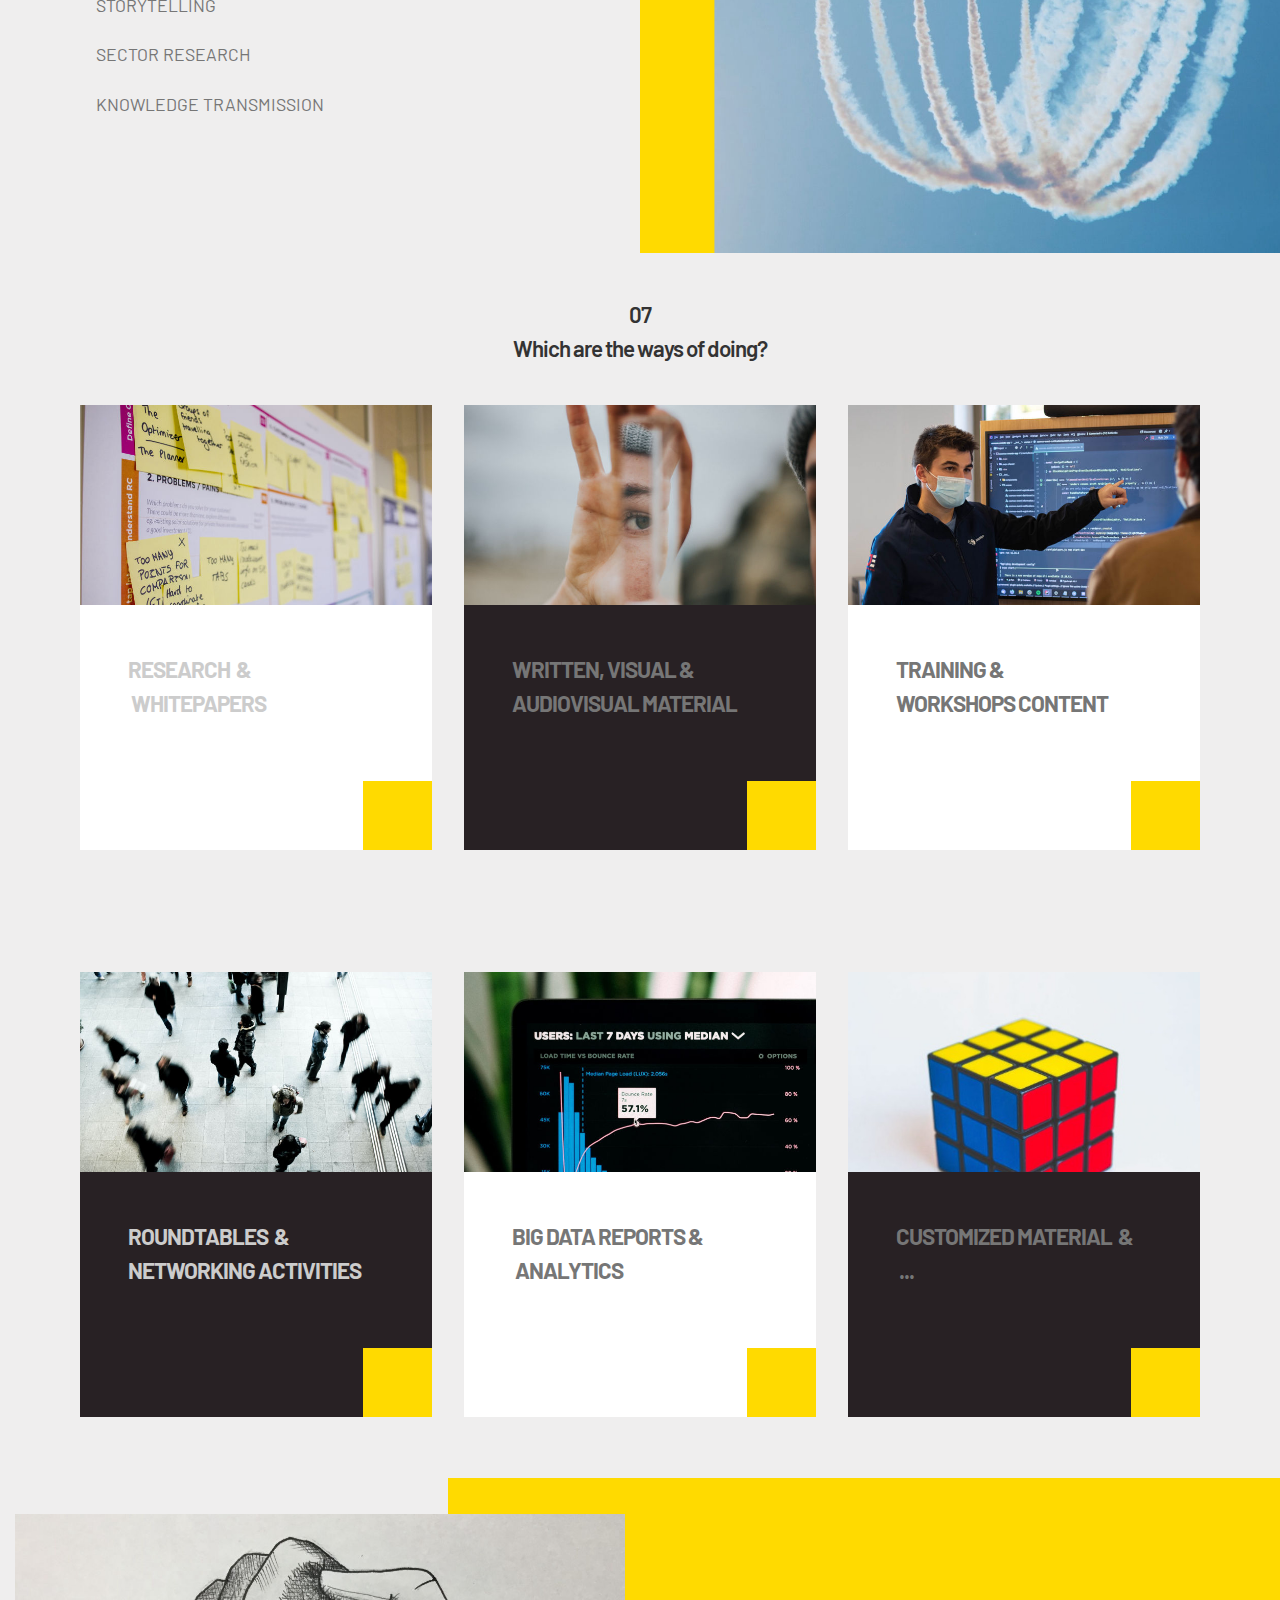
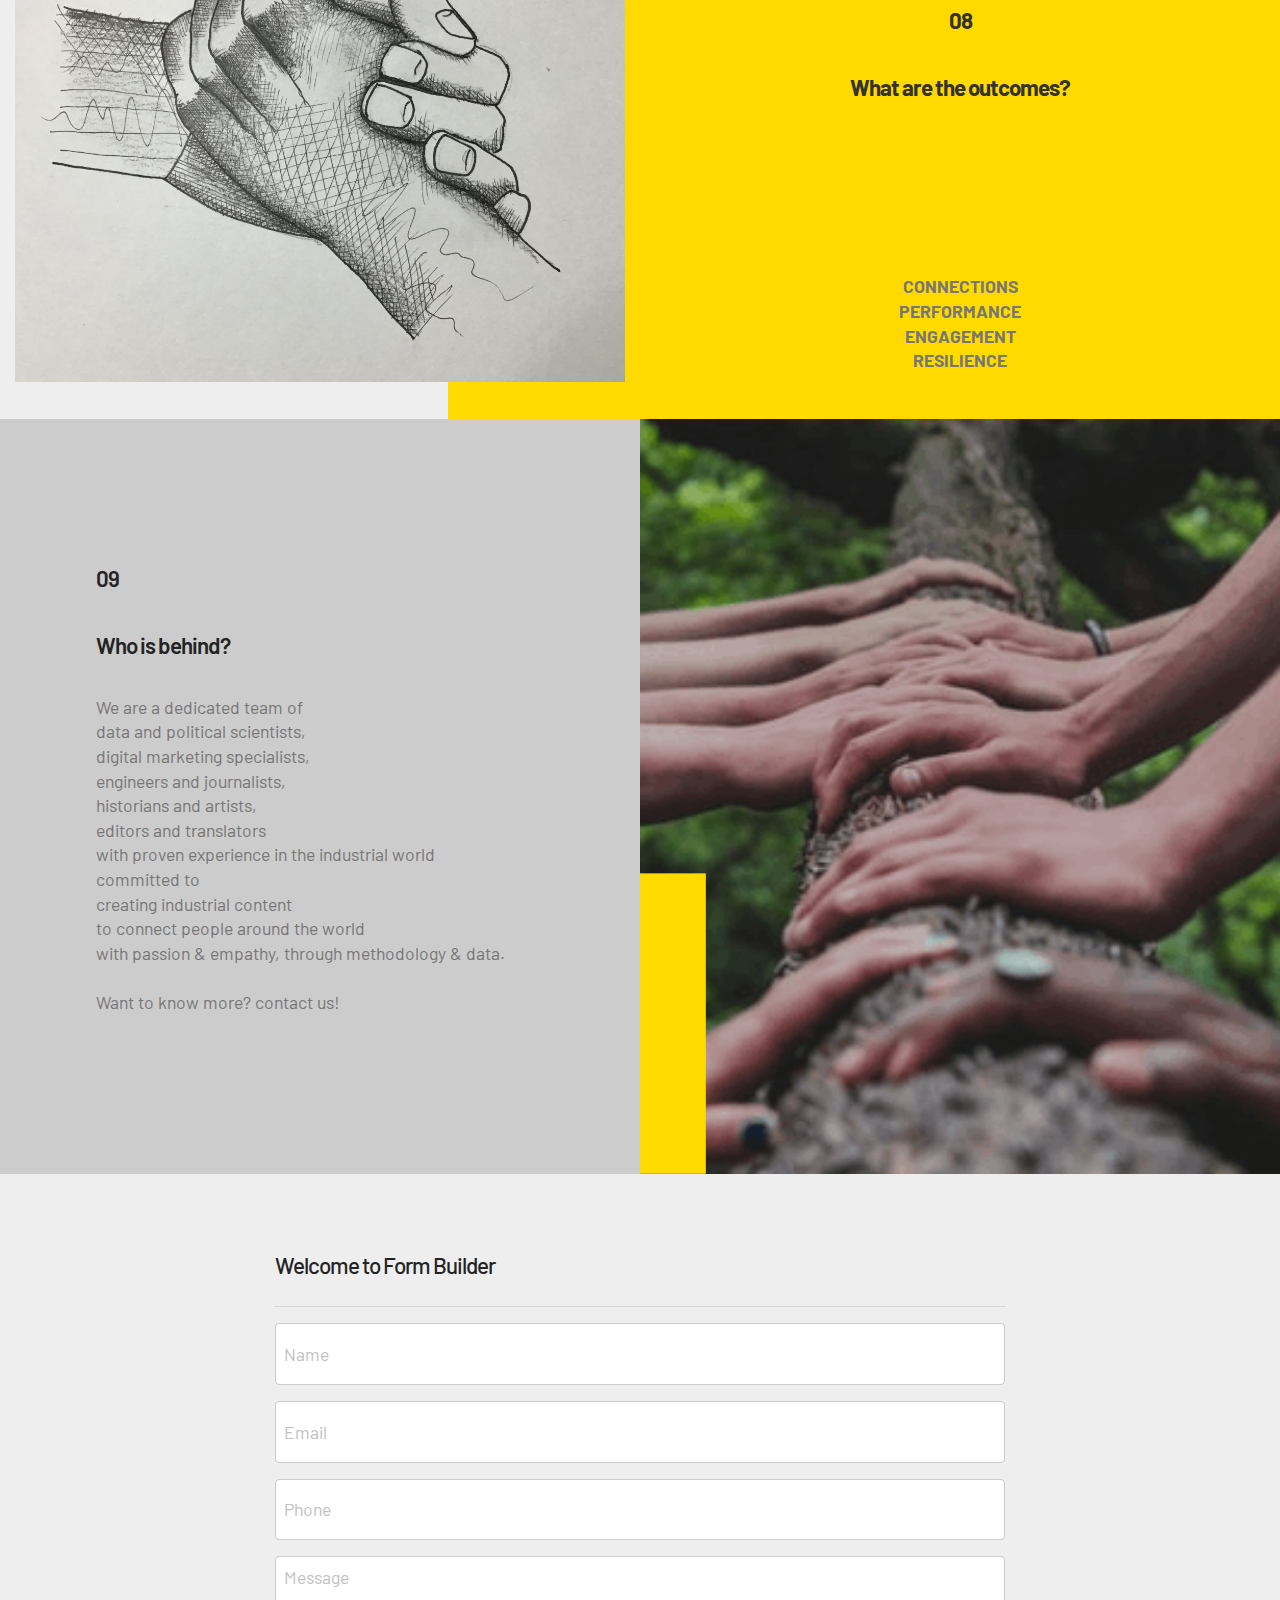
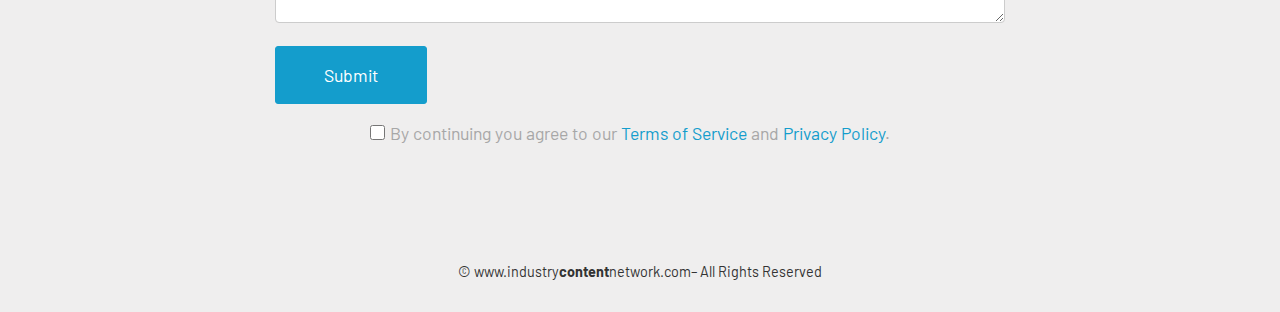
==== commit b8b00968: "create github pages" ====
--- a/index.html
+++ b/index.html
@@ -457,7 +457,7 @@
         <div class="row">
             <div class="col-lg-8 mx-auto mbr-form" data-form-type="formoid">
 <!--Formbuilder Form-->
-<form action="https://mobirise.eu/" method="POST" class="mbr-form form-with-styler" data-form-title="Form Name"><input type="hidden" name="email" data-form-email="true" value="mKpOFeosPCd7wnXkSdK+7cV53++5S9OnnBx8we7ZC5fzpuSbmU/US5glGwaf7lz010eumqGPmcKR3ldrphJb5YWoetxyR9av9nSsNlLBdJjvk/ErWFc7u5w36O4kl95y.XYZOeTWbrEY/i0sgSz5+AVFhFfeJJS7dWalcR+dsWSbbK7wus/4s/t/M5ScQG/UcM48RhPvQKrsvebf2ydTJStuO3KmF9Hoc7rMibi2e6Rr5snuWDlFFkXP9DJHxTEV5">
+<form action="https://mobirise.eu/" method="POST" class="mbr-form form-with-styler" data-form-title="Form Name"><input type="hidden" name="email" data-form-email="true" value="abfrTn1o9xJU3JjDXTmaMIqzXeffqvWAHtV+V3tEyEVUi+O+W43fTfW4UwdSiWrS99PxM7uCAnC2wcp5IP6A3ki1rIbfVdvspAFhSLv/ZCKJwXnD7PKdZ7hLdVwyUAYG.g7VZa9BEi+907Ffjie0STwLiYwXnKnTAhjR3vNSjHDZsH5dK0BphZPIYHGyNSpf/J/tESAFNpDciigBqvflOKhLEkKtHXwZUslPUnkCAng23ewfffMg7K9PLLaxEOm60">
 <div class="form-row">
 <div hidden="hidden" data-form-alert="" class="alert alert-success col-12">Thanks for filling out the form!</div>
 <div hidden="hidden" data-form-alert-danger="" class="alert alert-danger col-12">Oops...! some problem!</div>
--- a/assets/mobirise/css/mbr-additional.css
+++ b/assets/mobirise/css/mbr-additional.css
@@ -2498,4452 +2498,6 @@
   width: auto;
   max-width: 100%;
 }
-.cid-sw23SRnPbs {
-  padding-top: 60px;
-  padding-bottom: 75px;
-  background-color: #efeeee;
-}
-@media (max-width: 992px) {
-  .cid-sw23SRnPbs {
-    padding-top: 40px;
-    padding-bottom: 50px;
-  }
-}
-.cid-sw23SRnPbs .text {
-  padding: 0;
-}
-.cid-sw23SRnPbs section {
-  position: relative;
-}
-.cid-sw23SRnPbs .mbr-iconfont {
-  padding: 0!important;
-}
-.cid-sw23SRnPbs h3 {
-  padding-bottom: 0;
-  margin-bottom: 0;
-}
-.cid-sw23SRnPbs .back {
-  position: absolute;
-  bottom: 0;
-  left: 0;
-  width: 100%;
-  height: 50%;
-  background-color: #ffda00;
-}
-.cid-sw23SRnPbs .box {
-  background-image: url("../../../assets/images/background2.jpg");
-  background-size: cover;
-  background-position: center;
-  height: 550px;
-  margin: auto;
-  display: flex;
-  align-items: center;
-  justify-content: center;
-}
-.cid-sw23SRnPbs .icon-wrap {
-  background-color: #ffda00 !important;
-  width: 80px;
-  height: 80px;
-  margin: auto;
-  display: flex;
-  justify-content: center;
-  align-items: center;
-  transition: all 0.3s;
-}
-.cid-sw23SRnPbs .icon-wrap:hover {
-  transform: scale(1.1);
-}
-.cid-sw23SRnPbs .icon-wrap span {
-  padding-left: 8px;
-}
-.cid-sw23SRnPbs .mbr-media span {
-  font-size: 30px;
-  cursor: pointer;
-  position: relative;
-  display: inline-block;
-  transition: all 0.25s;
-  color: #1c1c1c !important;
-}
-.cid-sw23SRnPbs .mbr-media span.mbri-play:before {
-  position: absolute;
-  left: 50%;
-  -webkit-transform: translateX(-35%);
-  -moz-transform: translateX(-35%);
-  -ms-transform: translateX(-35%);
-  -o-transform: translateX(-35%);
-  transform: translateX(-35%);
-}
-.cid-sw23SRnPbs .modalWindow {
-  position: fixed;
-  z-index: 5000;
-  left: 0;
-  top: 0;
-  background-color: rgba(61, 61, 61, 0.65);
-  width: 100%;
-  height: 100%;
-}
-.cid-sw23SRnPbs .modalWindow .modalWindow-container {
-  display: table-cell;
-  vertical-align: middle;
-}
-.cid-sw23SRnPbs .modalWindow .modalWindow-video {
-  height: calc(44.9943757vw);
-  width: 80vw;
-  margin: 0 auto;
-}
-.cid-sw23SRnPbs a.close {
-  position: absolute;
-  right: 4vw;
-  top: 4vh;
-  color: #ffffff;
-  z-index: 5000000;
-  font-size: 37px;
-  background: #000;
-  padding: 20px;
-  border-radius: 50%;
-}
-.cid-sw23SRnPbs a.close:hover {
-  color: #ffffff;
-}
-@media (max-width: 767px) {
-  .cid-sw23SRnPbs {
-    padding-top: 28px;
-    padding-bottom: 35px;
-  }
-  .cid-sw23SRnPbs .box {
-    height: 250px;
-  }
-  .cid-sw23SRnPbs .row {
-    padding: 1rem!important;
-  }
-}
-.cid-sw23SRnPbs DIV {
-  color: #333333;
-  text-align: center;
-}
-.cid-sw23SRnPbs H2 {
-  color: #efeeee;
-}
-.cid-sw23SSmqJx {
-  padding-top: 0px;
-  padding-bottom: 0px;
-  background-color: #efeeee;
-}
-.cid-sw23SSmqJx .content-block {
-  max-width: 700px;
-  padding: 4rem 3rem;
-}
-.cid-sw23SSmqJx .img-content {
-  position: absolute;
-  width: 100%;
-  bottom: 0;
-  left: 0;
-  height: 100%;
-  opacity: 0;
-  display: flex;
-  justify-content: flex-end;
-  align-items: center;
-  transition: all 0.3s;
-  transition-delay: 0s;
-  background-image: url("../../../assets/images/hands-net-334x494.png");
-  background-position: center;
-  background-size: cover;
-  z-index: 3;
-}
-.cid-sw23SSmqJx .overlay {
-  position: absolute;
-  transition: all 0.3s;
-  transition-delay: 0.3s;
-  width: 0%;
-  height: 100%;
-  top: 0;
-  right: 0%;
-  background: #333333;
-  z-index: 2;
-  opacity: 1;
-}
-.cid-sw23SSmqJx .overlay-wrapper {
-  width: 50%;
-  height: 100%;
-  position: absolute;
-  right: 50%;
-  transition-delay: 0.3s;
-  top: 0;
-  z-index: 4;
-}
-.cid-sw23SSmqJx .col {
-  padding: 0;
-  display: flex;
-  position: relative;
-  min-height: 400px;
-  justify-content: flex-end;
-}
-.cid-sw23SSmqJx .col:hover .overlay-wrapper {
-  width: 100%;
-  right: 0;
-  transition-delay: 0s;
-}
-.cid-sw23SSmqJx .col:hover .overlay {
-  width: 100%;
-  transition-delay: 0s;
-}
-.cid-sw23SSmqJx .col:hover .img-content {
-  opacity: 1;
-  width: 100%;
-  transition-delay: 0.3s;
-}
-.cid-sw23SSmqJx .col:hover .box-title2,
-.cid-sw23SSmqJx .col:hover .box-text2 {
-  color: #ffffff;
-  transition-delay: 0.3s;
-}
-.cid-sw23SSmqJx .box-title2,
-.cid-sw23SSmqJx .box-text2 {
-  transition: all 0.3s;
-  transition-delay: 0s;
-}
-.cid-sw23SSmqJx .box-content {
-  width: 50%;
-  height: 100%;
-  transition: all 0.3s;
-  position: relative;
-  display: flex;
-  flex-direction: column;
-  align-items: flex-end;
-  background: #333333;
-}
-.cid-sw23SSmqJx .content1 {
-  z-index: 5;
-  max-width: 450px;
-  position: relative;
-  transition: all 0.3s;
-  transition-delay: 0.3s;
-  padding: 4rem 3rem;
-}
-@media (max-width: 767px) {
-  .cid-sw23SSmqJx .img-content {
-    opacity: 1;
-  }
-  .cid-sw23SSmqJx .overlay-wrapper {
-    width: 100%;
-    right: 0;
-  }
-  .cid-sw23SSmqJx .box-content {
-    width: 100%;
-  }
-  .cid-sw23SSmqJx .box-title2,
-  .cid-sw23SSmqJx .box-text2 {
-    color: #ffffff !important;
-  }
-  .cid-sw23SSmqJx .content-block,
-  .cid-sw23SSmqJx .content1 {
-    padding: 3rem 1rem;
-  }
-}
-.cid-sw23SSmqJx .box-text1 {
-  color: #333333;
-}
-.cid-sw23SSmqJx .box-title2 {
-  color: #cccccc;
-}
-.cid-sw23SSmqJx .box-text2 {
-  color: #ffffff;
-}
-.cid-sw23SSKYzI {
-  padding-top: 0px;
-  padding-bottom: 0px;
-  background-color: #efeeee;
-}
-.cid-sw23SSKYzI .content-block {
-  max-width: 700px;
-  padding: 4rem 3rem;
-}
-.cid-sw23SSKYzI .img-content {
-  position: absolute;
-  width: 100%;
-  bottom: 0;
-  left: 0;
-  height: 100%;
-  opacity: 0;
-  display: flex;
-  justify-content: flex-end;
-  align-items: center;
-  transition: all 0.3s;
-  transition-delay: 0s;
-  background-image: url("../../../assets/images/industry-749x500.png");
-  background-position: center;
-  background-size: cover;
-  z-index: 3;
-}
-.cid-sw23SSKYzI .block2 {
-  background: #333333;
-  display: flex;
-  justify-content: center;
-}
-.cid-sw23SSKYzI p {
-  margin-left: 10rem;
-  max-width: 450px;
-}
-.cid-sw23SSKYzI .overlay {
-  position: absolute;
-  transition: all 0.3s;
-  transition-delay: 0.3s;
-  width: 0%;
-  height: 100%;
-  top: 0;
-  right: 0%;
-  background: #ffda00;
-  z-index: 2;
-  opacity: 1;
-}
-.cid-sw23SSKYzI .box-title2,
-.cid-sw23SSKYzI .box-text2 {
-  transition: all 0.3s;
-  transition-delay: 0s;
-}
-.cid-sw23SSKYzI .overlay-wrapper {
-  width: 50%;
-  height: 100%;
-  position: absolute;
-  right: 50%;
-  transition-delay: 0.3s;
-  top: 0;
-  z-index: 4;
-}
-.cid-sw23SSKYzI .col {
-  padding: 0;
-  display: flex;
-  position: relative;
-  min-height: 400px;
-  justify-content: flex-end;
-}
-.cid-sw23SSKYzI .col:hover .overlay-wrapper {
-  width: 100%;
-  right: 0;
-  transition-delay: 0s;
-}
-.cid-sw23SSKYzI .col:hover .overlay {
-  width: 100%;
-  transition-delay: 0s;
-}
-.cid-sw23SSKYzI .col:hover .img-content {
-  opacity: 1;
-  width: 100%;
-  transition-delay: 0.3s;
-}
-.cid-sw23SSKYzI .col:hover .box-title2,
-.cid-sw23SSKYzI .col:hover .box-text2 {
-  color: #333333;
-  transition-delay: 0.3s;
-}
-.cid-sw23SSKYzI .box-content {
-  width: 50%;
-  height: 100%;
-  transition: all 0.3s;
-  position: relative;
-  display: flex;
-  flex-direction: column;
-  align-items: flex-end;
-  background: #ffda00;
-}
-.cid-sw23SSKYzI .content1 {
-  z-index: 5;
-  max-width: 450px;
-  position: relative;
-  transition: all 0.3s;
-  transition-delay: 0.3s;
-  padding: 4rem 3rem;
-}
-@media (max-width: 767px) {
-  .cid-sw23SSKYzI .img-content {
-    opacity: 1;
-  }
-  .cid-sw23SSKYzI .overlay-wrapper {
-    width: 100%;
-    right: 0;
-  }
-  .cid-sw23SSKYzI .box-content {
-    width: 100%;
-  }
-  .cid-sw23SSKYzI .box-title2,
-  .cid-sw23SSKYzI .box-text2 {
-    color: #333333 !important;
-  }
-  .cid-sw23SSKYzI p {
-    margin-left: 0;
-  }
-  .cid-sw23SSKYzI .content-block,
-  .cid-sw23SSKYzI .content1 {
-    padding: 3rem 1rem;
-  }
-}
-.cid-sw23SSKYzI .box-text1 {
-  color: #333333;
-}
-.cid-sw23SSKYzI .box-title2 {
-  color: #767676;
-}
-.cid-sw23SSKYzI .box-text2 {
-  color: #333333;
-}
-.cid-sw23SSKYzI .mbr-text,
-.cid-sw23SSKYzI .mbr-section-btn {
-  color: #cccccc;
-  text-align: left;
-}
-.cid-sw23SSKYzI H2 {
-  color: #ffffff;
-}
-.cid-sw23SSKYzI H3 {
-  color: #ffffff;
-}
-.cid-sw23ST92SG {
-  padding-top: 0px;
-  padding-bottom: 0px;
-  background-color: #efeeee;
-}
-.cid-sw23ST92SG .content-block {
-  max-width: 700px;
-  padding: 4rem 3rem;
-}
-.cid-sw23ST92SG .img-content {
-  position: absolute;
-  width: 100%;
-  bottom: 0;
-  left: 0;
-  height: 100%;
-  opacity: 0;
-  display: flex;
-  justify-content: flex-end;
-  align-items: center;
-  transition: all 0.3s;
-  transition-delay: 0s;
-  background-image: url("../../../assets/images/hands-net-334x494.png");
-  background-position: center;
-  background-size: cover;
-  z-index: 3;
-}
-.cid-sw23ST92SG .overlay {
-  position: absolute;
-  transition: all 0.3s;
-  transition-delay: 0.3s;
-  width: 0%;
-  height: 100%;
-  top: 0;
-  right: 0%;
-  background: #333333;
-  z-index: 2;
-  opacity: 1;
-}
-.cid-sw23ST92SG .overlay-wrapper {
-  width: 50%;
-  height: 100%;
-  position: absolute;
-  right: 50%;
-  transition-delay: 0.3s;
-  top: 0;
-  z-index: 4;
-}
-.cid-sw23ST92SG .col {
-  padding: 0;
-  display: flex;
-  position: relative;
-  min-height: 400px;
-  justify-content: flex-end;
-}
-.cid-sw23ST92SG .col:hover .overlay-wrapper {
-  width: 100%;
-  right: 0;
-  transition-delay: 0s;
-}
-.cid-sw23ST92SG .col:hover .overlay {
-  width: 100%;
-  transition-delay: 0s;
-}
-.cid-sw23ST92SG .col:hover .img-content {
-  opacity: 1;
-  width: 100%;
-  transition-delay: 0.3s;
-}
-.cid-sw23ST92SG .col:hover .box-title2,
-.cid-sw23ST92SG .col:hover .box-text2 {
-  color: #ffffff;
-  transition-delay: 0.3s;
-}
-.cid-sw23ST92SG .box-title2,
-.cid-sw23ST92SG .box-text2 {
-  transition: all 0.3s;
-  transition-delay: 0s;
-}
-.cid-sw23ST92SG .box-content {
-  width: 50%;
-  height: 100%;
-  transition: all 0.3s;
-  position: relative;
-  display: flex;
-  flex-direction: column;
-  align-items: flex-end;
-  background: #333333;
-}
-.cid-sw23ST92SG .content1 {
-  z-index: 5;
-  max-width: 450px;
-  position: relative;
-  transition: all 0.3s;
-  transition-delay: 0.3s;
-  padding: 4rem 3rem;
-}
-@media (max-width: 767px) {
-  .cid-sw23ST92SG .img-content {
-    opacity: 1;
-  }
-  .cid-sw23ST92SG .overlay-wrapper {
-    width: 100%;
-    right: 0;
-  }
-  .cid-sw23ST92SG .box-content {
-    width: 100%;
-  }
-  .cid-sw23ST92SG .box-title2,
-  .cid-sw23ST92SG .box-text2 {
-    color: #ffffff !important;
-  }
-  .cid-sw23ST92SG .content-block,
-  .cid-sw23ST92SG .content1 {
-    padding: 3rem 1rem;
-  }
-}
-.cid-sw23ST92SG .box-text1 {
-  color: #333333;
-}
-.cid-sw23ST92SG .box-title2 {
-  color: #cccccc;
-}
-.cid-sw23ST92SG .box-text2 {
-  color: #ffffff;
-}
-.cid-sw23STIIde {
-  padding-top: 45px;
-  padding-bottom: 45px;
-  background-color: #2a2a2a;
-}
-.cid-sw23STIIde .card-wrapper {
-  position: relative;
-  margin: 0.5rem;
-}
-.cid-sw23STIIde .card-wrapper:hover img {
-  transform: scale(1.1);
-}
-@media (min-width: 767px) {
-  .cid-sw23STIIde .row {
-    padding: 0 4rem;
-  }
-}
-@media (max-width: 1400px) {
-  .cid-sw23STIIde .card-wrapper {
-    margin: 0rem;
-  }
-}
-.cid-sw23STIIde .card {
-  height: fit-content;
-}
-.cid-sw23STIIde .number {
-  border-top: 2px solid currentColor;
-  padding-top: 0.4rem;
-  margin-bottom: 0;
-  margin-top: 0.5rem;
-  width: fit-content;
-}
-.cid-sw23STIIde .text-wrap {
-  max-width: 400px;
-}
-.cid-sw23STIIde .icon {
-  position: absolute;
-  bottom: 0;
-  right: 0;
-  padding: 1.5rem;
-  transition: 0.3s;
-  background: #ffda00;
-}
-.cid-sw23STIIde .icon:hover {
-  padding-right: 1rem;
-  padding-left: 2rem;
-}
-.cid-sw23STIIde .card-box {
-  background-color: #333333;
-  padding: 4rem 4rem 6rem 4rem;
-  width: 100%;
-}
-.cid-sw23STIIde img {
-  width: 100%;
-  transition: 5s;
-  object-fit: cover;
-}
-.cid-sw23STIIde .img-wrap {
-  max-height: 250px;
-  overflow: hidden;
-}
-.cid-sw23STIIde .container {
-  max-width: 1500px;
-}
-.cid-sw23STIIde .card-img {
-  position: absolute;
-  top: 0;
-  left: 0;
-  width: 100%;
-  overflow: hidden;
-}
-.cid-sw23STIIde .mbr-iconfont {
-  font-size: 1.3rem;
-  color: #333333;
-  display: flex;
-  justify-content: center;
-}
-.cid-sw23STIIde P {
-  color: #c1c1c1;
-}
-@media (max-width: 1200px) {
-  .cid-sw23STIIde .img-wrap {
-    max-height: 230px;
-  }
-  .cid-sw23STIIde .text-wrap {
-    padding: 0rem;
-  }
-}
-@media (max-width: 992px) {
-  .cid-sw23STIIde .card-box {
-    margin: 0rem;
-    padding: 2rem 2rem 6rem 2rem;
-  }
-  .cid-sw23STIIde .text-wrap {
-    padding: 0;
-  }
-}
-@media (max-width: 767px) {
-  .cid-sw23STIIde .card-box {
-    padding: 2rem 1rem 5rem 1rem;
-  }
-  .cid-sw23STIIde .number {
-    margin: auto;
-  }
-}
-.cid-sw23STIIde .mbr-text {
-  color: #cccccc;
-}
-.cid-sw23SUfAzg {
-  padding-top: 45px;
-  padding-bottom: 45px;
-  background-color: #2a2a2a;
-}
-.cid-sw23SUfAzg .card-wrapper {
-  position: relative;
-  margin: 0.5rem;
-}
-.cid-sw23SUfAzg .card-wrapper:hover img {
-  transform: scale(1.1);
-}
-@media (min-width: 767px) {
-  .cid-sw23SUfAzg .row {
-    padding: 0 4rem;
-  }
-}
-@media (max-width: 1400px) {
-  .cid-sw23SUfAzg .card-wrapper {
-    margin: 0rem;
-  }
-}
-.cid-sw23SUfAzg .card {
-  height: fit-content;
-}
-.cid-sw23SUfAzg .number {
-  border-top: 2px solid currentColor;
-  padding-top: 0.4rem;
-  margin-bottom: 0;
-  margin-top: 0.5rem;
-  width: fit-content;
-}
-.cid-sw23SUfAzg .text-wrap {
-  max-width: 400px;
-}
-.cid-sw23SUfAzg .icon {
-  position: absolute;
-  bottom: 0;
-  right: 0;
-  padding: 1.5rem;
-  transition: 0.3s;
-  background: #ffda00;
-}
-.cid-sw23SUfAzg .icon:hover {
-  padding-right: 1rem;
-  padding-left: 2rem;
-}
-.cid-sw23SUfAzg .card-box {
-  background-color: #333333;
-  padding: 4rem 4rem 6rem 4rem;
-  width: 100%;
-}
-.cid-sw23SUfAzg img {
-  width: 100%;
-  transition: 5s;
-  object-fit: cover;
-}
-.cid-sw23SUfAzg .img-wrap {
-  max-height: 250px;
-  overflow: hidden;
-}
-.cid-sw23SUfAzg .container {
-  max-width: 1500px;
-}
-.cid-sw23SUfAzg .card-img {
-  position: absolute;
-  top: 0;
-  left: 0;
-  width: 100%;
-  overflow: hidden;
-}
-.cid-sw23SUfAzg .mbr-iconfont {
-  font-size: 1.3rem;
-  color: #333333;
-  display: flex;
-  justify-content: center;
-}
-.cid-sw23SUfAzg P {
-  color: #c1c1c1;
-}
-@media (max-width: 1200px) {
-  .cid-sw23SUfAzg .img-wrap {
-    max-height: 230px;
-  }
-  .cid-sw23SUfAzg .text-wrap {
-    padding: 0rem;
-  }
-}
-@media (max-width: 992px) {
-  .cid-sw23SUfAzg .card-box {
-    margin: 0rem;
-    padding: 2rem 2rem 6rem 2rem;
-  }
-  .cid-sw23SUfAzg .text-wrap {
-    padding: 0;
-  }
-}
-@media (max-width: 767px) {
-  .cid-sw23SUfAzg .card-box {
-    padding: 2rem 1rem 5rem 1rem;
-  }
-  .cid-sw23SUfAzg .number {
-    margin: auto;
-  }
-}
-.cid-sw23SUfAzg .mbr-text {
-  color: #cccccc;
-}
-.cid-sw23SUN6wD {
-  padding-top: 30px;
-  padding-bottom: 30px;
-  background-color: #efeeee;
-}
-.cid-sw23SUN6wD .back {
-  position: absolute;
-  bottom: 0;
-  right: 0;
-  width: 65%;
-  height: 100%;
-  background-color: #ffda00;
-}
-.cid-sw23SUN6wD img {
-  width: 100%;
-}
-.cid-sw23SUN6wD p {
-  margin-top: 6rem;
-}
-.cid-sw23SUN6wD .content-wrapper {
-  max-width: 750px;
-  margin: auto;
-  position: relative;
-  padding: 0 2rem;
-}
-.cid-sw23SUN6wD .content-wrapper {
-  padding-top: 6rem;
-}
-.cid-sw23SUN6wD h4 {
-  position: absolute;
-  transform: rotate(-270deg);
-  transform-origin: bottom right;
-  width: fit-content;
-  padding: 0;
-  margin: 0;
-  right: 6rem;
-  bottom: 0;
-}
-@media (max-width: 1200px) {
-  .cid-sw23SUN6wD .content-wrapper {
-    padding-top: 0rem;
-  }
-  .cid-sw23SUN6wD p {
-    margin-top: 2rem;
-  }
-}
-@media (max-width: 992px) {
-  .cid-sw23SUN6wD .back {
-    width: 100%;
-    height: 75%;
-  }
-  .cid-sw23SUN6wD .content-wrapper {
-    padding: 0 3rem;
-    padding-top: 4rem;
-  }
-  .cid-sw23SUN6wD p {
-    margin-top: 4rem;
-  }
-}
-@media (max-width: 767px) {
-  .cid-sw23SUN6wD .content-wrapper {
-    padding: 0rem;
-    padding-top: 4rem;
-  }
-  .cid-sw23SUN6wD h4 {
-    right: 2rem;
-  }
-}
-.cid-sw23SUN6wD .mbr-text,
-.cid-sw23SUN6wD .mbr-section-btn {
-  color: #767676;
-}
-.cid-sw23SVfb5E {
-  padding-top: 0px;
-  padding-bottom: 0px;
-  background-color: #efeeee;
-}
-.cid-sw23SVfb5E .content-block {
-  max-width: 350px;
-  padding: 4rem 3rem;
-  z-index: 5;
-  position: relative;
-}
-.cid-sw23SVfb5E .img-content {
-  position: absolute;
-  width: 100%;
-  bottom: 0;
-  left: 0;
-  height: 100%;
-  opacity: 0;
-  display: flex;
-  justify-content: flex-end;
-  align-items: center;
-  transition: all 0.3s;
-  transition-delay: 0s;
-  background-image: url("../../../assets/images/content-1774x4000.jpg");
-  background-position: center;
-  background-size: cover;
-  z-index: 3;
-}
-.cid-sw23SVfb5E .block2 {
-  background-image: url("../../../assets/images/06.jpg");
-}
-.cid-sw23SVfb5E .block2:hover .block2-over {
-  opacity: 0;
-}
-.cid-sw23SVfb5E .block1 {
-  background-image: url("../../../assets/images/05.jpg");
-}
-.cid-sw23SVfb5E .block1:hover .block1-over {
-  opacity: 0;
-}
-.cid-sw23SVfb5E .block1-over {
-  position: absolute;
-  transition: all 0.6s;
-  width: 100%;
-  background-color: #c1c1c1;
-  opactiy: 1;
-  height: 100%;
-  top: 0;
-  left: 0;
-}
-.cid-sw23SVfb5E .block2-over {
-  position: absolute;
-  transition: all 0.6s;
-  width: 100%;
-  background-color: #ffda00;
-  opactiy: 1;
-  height: 100%;
-  top: 0;
-  left: 0;
-}
-.cid-sw23SVfb5E .overlay {
-  position: absolute;
-  transition: all 0.3s;
-  transition-delay: 0.3s;
-  width: 0%;
-  height: 100%;
-  top: 0;
-  right: 0%;
-  background: #333333;
-  z-index: 2;
-  opacity: 1;
-}
-.cid-sw23SVfb5E .overlay-wrapper {
-  width: 50%;
-  height: 100%;
-  position: absolute;
-  right: 50%;
-  transition-delay: 0.3s;
-  top: 0;
-  z-index: 4;
-}
-.cid-sw23SVfb5E .col {
-  padding: 0;
-  display: flex;
-  position: relative;
-  min-height: 400px;
-  justify-content: flex-end;
-}
-.cid-sw23SVfb5E .col:hover .overlay-wrapper {
-  width: 100%;
-  right: 0;
-  transition-delay: 0s;
-}
-.cid-sw23SVfb5E .col:hover .overlay {
-  width: 100%;
-  transition-delay: 0s;
-}
-.cid-sw23SVfb5E .col:hover .img-content {
-  opacity: 1;
-  width: 100%;
-  transition-delay: 0.3s;
-}
-.cid-sw23SVfb5E .col:hover .box-title2,
-.cid-sw23SVfb5E .col:hover .box-text2 {
-  color: #333333;
-  transition-delay: 0.3s;
-}
-.cid-sw23SVfb5E .box-title2,
-.cid-sw23SVfb5E .box-text2 {
-  transition: all 0.3s;
-  transition-delay: 0s;
-}
-.cid-sw23SVfb5E .box-content {
-  width: 50%;
-  height: 100%;
-  transition: all 0.3s;
-  position: relative;
-  display: flex;
-  flex-direction: column;
-  align-items: flex-end;
-  background: #333333;
-}
-.cid-sw23SVfb5E .content1 {
-  z-index: 5;
-  max-width: 450px;
-  position: relative;
-  transition: all 0.3s;
-  transition-delay: 0.3s;
-  padding: 4rem 3rem;
-}
-.cid-sw23SVfb5E .content2 {
-  z-index: 2;
-  max-width: 450px;
-  margin-bottom: -1rem;
-  position: relative;
-  opacity: 0;
-  transition: all 0.3s;
-  transition-delay: 0s;
-  padding: 0 2rem;
-}
-@media (max-width: 767px) {
-  .cid-sw23SVfb5E .img-content {
-    opacity: 1;
-  }
-  .cid-sw23SVfb5E .overlay-wrapper {
-    width: 100%;
-    right: 0;
-  }
-  .cid-sw23SVfb5E .box-content {
-    width: 100%;
-  }
-  .cid-sw23SVfb5E .box-title2,
-  .cid-sw23SVfb5E .box-text2 {
-    color: #333333 !important;
-  }
-  .cid-sw23SVfb5E .content-block,
-  .cid-sw23SVfb5E .content1 {
-    padding: 3rem 1rem;
-  }
-}
-.cid-sw23SVfb5E .box-text1 {
-  color: #333333;
-}
-.cid-sw23SVfb5E .box-title2 {
-  color: #cccccc;
-}
-.cid-sw23SVfb5E .block1-text,
-.cid-sw23SVfb5E .mbr-section-btn {
-  color: #333333;
-}
-.cid-sw23SVfb5E .block2-text,
-.cid-sw23SVfb5E .mbr-section-btn {
-  color: #333333;
-}
-.cid-sw23SVfb5E .block2-title {
-  color: #333333;
-}
-.cid-sw23SVJWQD {
-  padding-top: 0px;
-  padding-bottom: 0px;
-  background-color: #efeeee;
-}
-.cid-sw23SVJWQD .content-block {
-  max-width: 350px;
-  padding: 4rem 3rem;
-  z-index: 5;
-  position: relative;
-}
-.cid-sw23SVJWQD .img-content {
-  position: absolute;
-  width: 100%;
-  bottom: 0;
-  left: 0;
-  height: 100%;
-  opacity: 0;
-  display: flex;
-  justify-content: flex-end;
-  align-items: center;
-  transition: all 0.3s;
-  transition-delay: 0s;
-  background-image: url("../../../assets/images/02-1.jpg");
-  background-position: center;
-  background-size: cover;
-  z-index: 3;
-}
-.cid-sw23SVJWQD .block2 {
-  background-image: url("../../../assets/images/06-1.jpg");
-}
-.cid-sw23SVJWQD .block2:hover .block2-over {
-  opacity: 0;
-}
-.cid-sw23SVJWQD .block1 {
-  background-image: url("../../../assets/images/052-1.jpg");
-}
-.cid-sw23SVJWQD .block1:hover .block1-over {
-  opacity: 0;
-}
-.cid-sw23SVJWQD .block1-over {
-  position: absolute;
-  transition: all 0.6s;
-  width: 100%;
-  background-color: #c1c1c1;
-  opactiy: 1;
-  height: 100%;
-  top: 0;
-  left: 0;
-}
-.cid-sw23SVJWQD .block2-over {
-  position: absolute;
-  transition: all 0.6s;
-  width: 100%;
-  background-color: #ffda00;
-  opactiy: 1;
-  height: 100%;
-  top: 0;
-  left: 0;
-}
-.cid-sw23SVJWQD .overlay {
-  position: absolute;
-  transition: all 0.3s;
-  transition-delay: 0.3s;
-  width: 0%;
-  height: 100%;
-  top: 0;
-  right: 0%;
-  background: #333333;
-  z-index: 2;
-  opacity: 1;
-}
-.cid-sw23SVJWQD .overlay-wrapper {
-  width: 50%;
-  height: 100%;
-  position: absolute;
-  right: 50%;
-  transition-delay: 0.3s;
-  top: 0;
-  z-index: 4;
-}
-.cid-sw23SVJWQD .col {
-  padding: 0;
-  display: flex;
-  position: relative;
-  min-height: 400px;
-  justify-content: flex-end;
-}
-.cid-sw23SVJWQD .col:hover .overlay-wrapper {
-  width: 100%;
-  right: 0;
-  transition-delay: 0s;
-}
-.cid-sw23SVJWQD .col:hover .overlay {
-  width: 100%;
-  transition-delay: 0s;
-}
-.cid-sw23SVJWQD .col:hover .img-content {
-  opacity: 1;
-  width: 100%;
-  transition-delay: 0.3s;
-}
-.cid-sw23SVJWQD .col:hover .box-title2,
-.cid-sw23SVJWQD .col:hover .box-text2 {
-  color: #333333;
-  transition-delay: 0.3s;
-}
-.cid-sw23SVJWQD .box-title2,
-.cid-sw23SVJWQD .box-text2 {
-  transition: all 0.3s;
-  transition-delay: 0s;
-}
-.cid-sw23SVJWQD .box-content {
-  width: 50%;
-  height: 100%;
-  transition: all 0.3s;
-  position: relative;
-  display: flex;
-  flex-direction: column;
-  align-items: flex-end;
-  background: #333333;
-}
-.cid-sw23SVJWQD .content1 {
-  z-index: 5;
-  max-width: 450px;
-  position: relative;
-  transition: all 0.3s;
-  transition-delay: 0.3s;
-  padding: 4rem 3rem;
-}
-.cid-sw23SVJWQD .content2 {
-  z-index: 2;
-  max-width: 450px;
-  margin-bottom: -1rem;
-  position: relative;
-  opacity: 0;
-  transition: all 0.3s;
-  transition-delay: 0s;
-  padding: 0 2rem;
-}
-@media (max-width: 767px) {
-  .cid-sw23SVJWQD .img-content {
-    opacity: 1;
-  }
-  .cid-sw23SVJWQD .overlay-wrapper {
-    width: 100%;
-    right: 0;
-  }
-  .cid-sw23SVJWQD .box-content {
-    width: 100%;
-  }
-  .cid-sw23SVJWQD .box-title2,
-  .cid-sw23SVJWQD .box-text2 {
-    color: #333333 !important;
-  }
-  .cid-sw23SVJWQD .content-block,
-  .cid-sw23SVJWQD .content1 {
-    padding: 3rem 1rem;
-  }
-}
-.cid-sw23SVJWQD .box-text1 {
-  color: #333333;
-}
-.cid-sw23SVJWQD .box-title2 {
-  color: #cccccc;
-}
-.cid-sw23SVJWQD .block1-text,
-.cid-sw23SVJWQD .mbr-section-btn {
-  color: #333333;
-}
-.cid-sw23SVJWQD .block2-text,
-.cid-sw23SVJWQD .mbr-section-btn {
-  color: #333333;
-}
-.cid-sw23SVJWQD .block2-title {
-  color: #333333;
-}
-.cid-sw23SWdOxE {
-  padding-top: 30px;
-  padding-bottom: 30px;
-  background-color: #efeeee;
-}
-.cid-sw23SWdOxE .back {
-  position: absolute;
-  bottom: 0;
-  right: 0;
-  width: 65%;
-  height: 100%;
-  background-color: #ffda00;
-}
-.cid-sw23SWdOxE img {
-  width: 100%;
-}
-.cid-sw23SWdOxE p {
-  margin-top: 6rem;
-}
-.cid-sw23SWdOxE .content-wrapper {
-  max-width: 750px;
-  margin: auto;
-  position: relative;
-  padding: 0 2rem;
-}
-.cid-sw23SWdOxE .content-wrapper {
-  padding-top: 6rem;
-}
-.cid-sw23SWdOxE h4 {
-  position: absolute;
-  transform: rotate(-270deg);
-  transform-origin: bottom right;
-  width: fit-content;
-  padding: 0;
-  margin: 0;
-  right: 6rem;
-  bottom: 0;
-}
-@media (max-width: 1200px) {
-  .cid-sw23SWdOxE .content-wrapper {
-    padding-top: 0rem;
-  }
-  .cid-sw23SWdOxE p {
-    margin-top: 2rem;
-  }
-}
-@media (max-width: 992px) {
-  .cid-sw23SWdOxE .back {
-    width: 100%;
-    height: 75%;
-  }
-  .cid-sw23SWdOxE .content-wrapper {
-    padding: 0 3rem;
-    padding-top: 4rem;
-  }
-  .cid-sw23SWdOxE p {
-    margin-top: 4rem;
-  }
-}
-@media (max-width: 767px) {
-  .cid-sw23SWdOxE .content-wrapper {
-    padding: 0rem;
-    padding-top: 4rem;
-  }
-  .cid-sw23SWdOxE h4 {
-    right: 2rem;
-  }
-}
-.cid-sw23SWdOxE .mbr-text,
-.cid-sw23SWdOxE .mbr-section-btn {
-  color: #767676;
-}
-.cid-sw23SWDTtq {
-  padding-top: 0px;
-  padding-bottom: 0px;
-  background-color: #efeeee;
-}
-.cid-sw23SWDTtq img {
-  width: 100%;
-  height: 100%;
-  transition: 5s;
-  object-fit: cover;
-  margin: auto;
-}
-.cid-sw23SWDTtq img:hover {
-  transform: scale(1.1);
-}
-.cid-sw23SWDTtq .img-col {
-  padding: 0;
-  overflow: hidden;
-  text-align: center;
-  justify-content: center;
-  position: relative;
-}
-.cid-sw23SWDTtq h2 {
-  padding: 0;
-  margin: 0;
-}
-.cid-sw23SWDTtq .title-wrap {
-  display: flex;
-  align-items: center;
-  justify-content: center;
-}
-.cid-sw23SWDTtq .text-col {
-  max-width: 650px;
-  margin: auto;
-  padding: 6rem 6rem;
-}
-.cid-sw23SWDTtq .mbr-section-btn {
-  position: absolute;
-  bottom: 300px;
-  left: 0;
-  transform: rotate(90deg);
-  transform-origin: bottom left;
-}
-.cid-sw23SWDTtq .mbr-section-btn .btn {
-  margin: 0rem!important;
-  min-width: 300px;
-}
-.cid-sw23SWDTtq .mbr-section-btn .btn span {
-  transform: rotate(-90deg);
-}
-.cid-sw23SWDTtq .mbr-section-btn:hover span {
-  transform: rotate(-90deg) translateX(0.6rem);
-  margin: 0!important;
-}
-.cid-sw23SWDTtq .mbr-iconfont {
-  margin: 0!important;
-}
-.cid-sw23SWDTtq .number {
-  border-top: 2px solid currentColor;
-  padding-top: 0.6rem;
-  margin-right: 3rem;
-  margin-bottom: 0;
-  margin-top: 0.5rem;
-}
-@media (max-width: 992px) {
-  .cid-sw23SWDTtq .text-col {
-    padding: 4rem 4rem;
-  }
-}
-@media (max-width: 767px) {
-  .cid-sw23SWDTtq .mbr-section-btn {
-    bottom: 0px;
-    left: 0;
-    transform: rotate(0deg);
-  }
-  .cid-sw23SWDTtq .btn {
-    padding: 0.6rem 0.8rem!important;
-    min-width: 200px!important;
-  }
-  .cid-sw23SWDTtq .text-col {
-    padding: 2rem 1rem;
-  }
-}
-.cid-sw23SWDTtq H2 {
-  color: #333333;
-}
-.cid-sw23SWDTtq .mbr-text {
-  color: #767676;
-}
-.cid-sw23SX1EKW {
-  padding-top: 0px;
-  padding-bottom: 0px;
-  background-color: #333333;
-}
-.cid-sw23SX1EKW .mbr-overlay {
-  background-color: #ffffff;
-  opacity: 0.4;
-}
-.cid-sw23SX1EKW input,
-.cid-sw23SX1EKW textarea {
-  border-left: none;
-  border-top: none;
-  border-right: none;
-  border-radius: 0;
-  min-height: 3rem;
-  padding: 0rem!important;
-  font-size: 1rem;
-}
-.cid-sw23SX1EKW input:focus,
-.cid-sw23SX1EKW textarea:focus {
-  border-left: none;
-  border-top: none;
-  border-right: none;
-}
-.cid-sw23SX1EKW .form-control,
-.cid-sw23SX1EKW .field-input {
-  padding: 0.5rem;
-  background-color: #333333;
-  border-color: #cccccc;
-  color: #000000;
-  transition: 0.4s;
-  box-shadow: none;
-  outline: none;
-}
-.cid-sw23SX1EKW .form-control:hover,
-.cid-sw23SX1EKW .field-input:hover,
-.cid-sw23SX1EKW .form-control:focus,
-.cid-sw23SX1EKW .field-input:focus {
-  background-color: #333333;
-  border-color: #cccccc;
-  color: #ffffff;
-  box-shadow: none;
-  outline: none;
-}
-.cid-sw23SX1EKW input::-webkit-input-placeholder,
-.cid-sw23SX1EKW textarea::-webkit-input-placeholder {
-  color: #cccccc;
-}
-.cid-sw23SX1EKW input:-moz-placeholder,
-.cid-sw23SX1EKW textarea:-moz-placeholder {
-  color: #cccccc;
-}
-.cid-sw23SX1EKW .jq-selectbox li,
-.cid-sw23SX1EKW .jq-selectbox li {
-  background-color: #333333;
-  color: #ffffff;
-}
-.cid-sw23SX1EKW .jq-selectbox li:hover,
-.cid-sw23SX1EKW .jq-selectbox li.selected {
-  background-color: #333333;
-  color: #ffffff;
-}
-.cid-sw23SX1EKW .jq-selectbox:hover .jq-selectbox__trigger-arrow {
-  border-top-color: #333333;
-}
-.cid-sw23SX1EKW .jq-selectbox .jq-selectbox__trigger-arrow {
-  border-top-color: #333333;
-}
-.cid-sw23SX1EKW img {
-  width: 100%;
-  height: 100%;
-  object-fit: cover;
-}
-.cid-sw23SX1EKW .mbr-form {
-  max-width: 450px;
-}
-.cid-sw23SX1EKW textarea {
-  min-height: 150px;
-}
-.cid-sw23SX1EKW .mbr-text {
-  color: #cccccc;
-}
-.cid-sw23SX1EKW .mbr-form .btn {
-  width: 100%;
-  justify-content: space-between;
-}
-.cid-sw23SX1EKW .mbr-form .btn .mbr-iconfont {
-  font-size: 1.5rem;
-  order: 2;
-}
-.cid-sw23SXthWt {
-  padding-top: 60px;
-  padding-bottom: 60px;
-  background-color: #ffffff;
-}
-.cid-sw23SXthWt img {
-  width: 40px;
-  margin-right: 1rem;
-}
-.cid-sw23SXthWt .navbar-brand {
-  display: flex;
-  align-items: center;
-}
-@media (max-width: 1200px) {
-  .cid-sw23SXthWt .row {
-    margin: 0 2rem;
-  }
-}
-.cid-sw23SXthWt .container {
-  max-width: 1500px;
-}
-.cid-sw23SXthWt .form-control,
-.cid-sw23SXthWt .field-input {
-  padding: 0.5rem;
-  background-color: #efeeee;
-  border-color: #efeeee;
-  color: #333333;
-  transition: 0.4s;
-  box-shadow: none;
-  outline: none;
-}
-.cid-sw23SXthWt .form-control:hover,
-.cid-sw23SXthWt .field-input:hover,
-.cid-sw23SXthWt .form-control:focus,
-.cid-sw23SXthWt .field-input:focus {
-  background-color: #efeeee;
-  border-color: #efeeee;
-  color: #ffffff;
-  box-shadow: none;
-  outline: none;
-}
-.cid-sw23SXthWt input::-webkit-input-placeholder,
-.cid-sw23SXthWt textarea::-webkit-input-placeholder {
-  color: #767676;
-}
-.cid-sw23SXthWt input:-moz-placeholder,
-.cid-sw23SXthWt textarea:-moz-placeholder {
-  color: #767676;
-}
-.cid-sw23SXthWt .jq-selectbox li,
-.cid-sw23SXthWt .jq-selectbox li {
-  background-color: #efeeee;
-  color: #000000;
-}
-.cid-sw23SXthWt .jq-selectbox li:hover,
-.cid-sw23SXthWt .jq-selectbox li.selected {
-  background-color: #efeeee;
-  color: #000000;
-}
-.cid-sw23SXthWt .jq-selectbox:hover .jq-selectbox__trigger-arrow {
-  border-top-color: #efeeee;
-}
-.cid-sw23SXthWt .jq-selectbox .jq-selectbox__trigger-arrow {
-  border-top-color: #efeeee;
-}
-.cid-sw23SXthWt .btn {
-  width: 80px!important;
-  justify-content: center;
-  padding: 1rem 1rem!important;
-  margin: 0!important;
-  height: 100%;
-}
-.cid-sw23SXthWt .btn .mbr-iconfont {
-  font-size: 1.2rem;
-}
-.cid-sw23SXthWt input {
-  border-radius: 0;
-  padding: 1rem!important;
-  font-size: 1rem;
-  height: 100%;
-}
-.cid-sw23SXthWt .col,
-.cid-sw23SXthWt .col-auto {
-  padding: 0;
-}
-.cid-sw23SXthWt .form-group {
-  margin-bottom: 0rem;
-}
-.cid-sw23SXthWt .items {
-  color: #333333;
-}
-.cid-sw23SXthWt .form-title {
-  color: #333333;
-}
-@media (max-width: 992px) {
-  .cid-sw23SXthWt .col-md-6,
-  .cid-sw23SXthWt .navbar-brand {
-    margin-bottom: 2rem;
-  }
-}
-@media (max-width: 767px) {
-  .cid-sw23SXthWt .navbar-brand {
-    justify-content: center;
-  }
-  .cid-sw23SXthWt .row {
-    margin: 0;
-  }
-}
-.cid-sw23SY30BT {
-  padding-top: 30px;
-  padding-bottom: 30px;
-  background-color: #efeeee;
-}
-.cid-sw23SY30BT [class^="socicon-"]:before,
-.cid-sw23SY30BT [class*=" socicon-"]:before {
-  line-height: 44px;
-}
-.cid-sw23SY30BT .social-list {
-  display: flex;
-  justify-content: flex-end;
-  flex-wrap: wrap;
-}
-.cid-sw23SY30BT .btn-social,
-.cid-sw23SY30BT .mbr-section-title {
-  color: #57468b;
-}
-.cid-sw23SY30BT .soc-item {
-  width: 45px;
-  height: 45px;
-  background: #efeeee;
-  border-radius: 100%;
-  display: flex;
-  justify-content: center;
-  align-items: center;
-  margin: 1rem 0.3rem;
-}
-.cid-sw23SY30BT .soc-item span {
-  font-size: 1.6rem;
-  color: #c1c1c1 !important;
-  transition: all 0.3s;
-}
-.cid-sw23SY30BT .soc-item:hover span {
-  color: #767676 !important;
-}
-@media (max-width: 992px) {
-  .cid-sw23SY30BT .align-left {
-    text-align: center;
-  }
-  .cid-sw23SY30BT .align-right {
-    text-align: center;
-  }
-  .cid-sw23SY30BT .social-list {
-    justify-content: center;
-  }
-  .cid-sw23SY30BT .mb-0 {
-    padding-bottom: 1rem;
-  }
-}
-.cid-sw23SYBeKu .navbar {
-  background: #efeeee;
-  transition: none;
-  min-height: 77px;
-  padding: .5rem 0;
-}
-.cid-sw23SYBeKu .navbar-dropdown.bg-color.transparent.opened {
-  background: #efeeee;
-}
-.cid-sw23SYBeKu a {
-  font-style: normal;
-}
-.cid-sw23SYBeKu .show {
-  overflow: visible;
-}
-.cid-sw23SYBeKu .dropdown-menu {
-  max-height: 400px;
-}
-.cid-sw23SYBeKu .dropdown-item:active {
-  background-color: transparent;
-}
-.cid-sw23SYBeKu .nav-link {
-  font-weight: 600!important;
-}
-.cid-sw23SYBeKu .nav-item span {
-  padding-right: 0.4em;
-  line-height: 0.5em;
-  vertical-align: text-bottom;
-  position: relative;
-  text-decoration: none;
-}
-.cid-sw23SYBeKu .nav-item a {
-  display: -webkit-flex;
-  align-items: center;
-  padding: 0.7rem 0 !important;
-  margin: 0rem 2rem !important;
-  -webkit-align-items: center;
-}
-.cid-sw23SYBeKu .nav-item:focus,
-.cid-sw23SYBeKu .nav-link:focus {
-  outline: none;
-}
-.cid-sw23SYBeKu .btn {
-  padding: 0.7rem 2rem;
-  display: -webkit-inline-flex;
-  align-items: center;
-  -webkit-align-items: center;
-}
-.cid-sw23SYBeKu .btn .mbr-iconfont {
-  font-size: 1.6rem;
-}
-.cid-sw23SYBeKu .menu-logo {
-  margin-right: auto;
-}
-.cid-sw23SYBeKu .menu-logo .navbar-brand {
-  display: flex;
-  margin-left: 1rem;
-  padding: 0;
-  transition: padding .2s;
-  min-height: 3.8rem;
-  -webkit-align-items: center;
-  align-items: center;
-}
-.cid-sw23SYBeKu .menu-logo .navbar-brand .navbar-caption-wrap {
-  display: flex;
-  -webkit-align-items: center;
-  align-items: center;
-  word-break: break-word;
-  min-width: 7rem;
-  margin: .3rem 0;
-}
-.cid-sw23SYBeKu .menu-logo .navbar-brand .navbar-caption-wrap .navbar-caption {
-  line-height: 1.2rem !important;
-  font-weight: 600!important;
-  padding-right: 2rem;
-}
-.cid-sw23SYBeKu .menu-logo .navbar-brand .navbar-logo {
-  font-size: 4rem;
-  transition: font-size 0.25s;
-}
-.cid-sw23SYBeKu .menu-logo .navbar-brand .navbar-logo img {
-  display: flex;
-}
-.cid-sw23SYBeKu .menu-logo .navbar-brand .navbar-logo .mbr-iconfont {
-  transition: font-size 0.25s;
-}
-.cid-sw23SYBeKu .menu-logo .navbar-brand .navbar-logo a {
-  display: inline-flex;
-}
-.cid-sw23SYBeKu .navbar-toggleable-sm .navbar-collapse {
-  justify-content: flex-end;
-  padding-right: 1rem;
-  max-width: 100%;
-  width: 100%;
-}
-.cid-sw23SYBeKu .navbar-toggleable-sm .navbar-collapse .navbar-nav {
-  flex-wrap: wrap;
-  -webkit-flex-wrap: wrap;
-  padding-left: 0;
-}
-.cid-sw23SYBeKu .navbar-toggleable-sm .navbar-collapse .navbar-nav .nav-item {
-  -webkit-align-self: center;
-  align-self: center;
-}
-.cid-sw23SYBeKu .navbar-toggleable-sm .navbar-collapse .navbar-buttons {
-  padding-left: 0;
-  padding-bottom: 0;
-}
-.cid-sw23SYBeKu .dropdown .dropdown-menu {
-  background: #efeeee;
-  display: none;
-  position: absolute;
-  min-width: 5rem;
-  padding-top: 1.4rem;
-  box-shadow: 0 0 15px 0 rgba(0, 0, 0, 0.1);
-  padding-bottom: 1.4rem;
-  text-align: left;
-}
-.cid-sw23SYBeKu .dropdown .dropdown-menu .dropdown-item {
-  width: auto;
-  color: #333333 !important;
-  padding: 0.2em 1em 0.2em 1em !important;
-}
-.cid-sw23SYBeKu .dropdown .dropdown-menu .dropdown-item::after {
-  right: 0.5rem;
-}
-.cid-sw23SYBeKu .dropdown .dropdown-menu .dropdown-submenu {
-  margin: 0;
-}
-.cid-sw23SYBeKu .dropdown.open > .dropdown-menu {
-  display: block;
-}
-.cid-sw23SYBeKu .navbar-toggleable-sm.opened:after {
-  position: absolute;
-  width: 100vw;
-  height: 100vh;
-  content: none;
-  background-color: rgba(0, 0, 0, 0.1);
-  left: 0;
-  bottom: 0;
-  transform: translateY(100%);
-  -webkit-transform: translateY(100%);
-  z-index: 1000;
-}
-.cid-sw23SYBeKu .navbar.navbar-short {
-  min-height: 60px;
-  transition: all .2s;
-}
-.cid-sw23SYBeKu .navbar.navbar-short .navbar-toggler-right {
-  top: 20px;
-}
-.cid-sw23SYBeKu .navbar.navbar-short .navbar-logo a {
-  font-size: 2.5rem !important;
-  line-height: 2.5rem;
-  transition: font-size 0.25s;
-}
-.cid-sw23SYBeKu .navbar.navbar-short .navbar-logo a .mbr-iconfont {
-  font-size: 2.5rem !important;
-}
-.cid-sw23SYBeKu .navbar.navbar-short .navbar-logo a img {
-  height: 3rem !important;
-}
-.cid-sw23SYBeKu .navbar.navbar-short .navbar-brand {
-  min-height: 3rem;
-}
-.cid-sw23SYBeKu button.navbar-toggler {
-  width: 31px;
-  height: 18px;
-  cursor: pointer;
-  transition: all .2s;
-  top: 1.5rem;
-  right: 1rem;
-}
-.cid-sw23SYBeKu button.navbar-toggler:focus {
-  outline: none;
-}
-.cid-sw23SYBeKu button.navbar-toggler .hamburger span {
-  position: absolute;
-  right: 0;
-  width: 30px;
-  height: 2px;
-  border-right: 5px;
-  background-color: #333333;
-}
-.cid-sw23SYBeKu button.navbar-toggler .hamburger span:nth-child(1) {
-  top: 0;
-  transition: all .2s;
-}
-.cid-sw23SYBeKu button.navbar-toggler .hamburger span:nth-child(2) {
-  top: 8px;
-  transition: all .15s;
-}
-.cid-sw23SYBeKu button.navbar-toggler .hamburger span:nth-child(3) {
-  top: 8px;
-  transition: all .15s;
-}
-.cid-sw23SYBeKu button.navbar-toggler .hamburger span:nth-child(4) {
-  top: 16px;
-  transition: all .2s;
-}
-.cid-sw23SYBeKu nav.opened .hamburger span:nth-child(1) {
-  top: 8px;
-  width: 0;
-  opacity: 0;
-  right: 50%;
-  transition: all .2s;
-}
-.cid-sw23SYBeKu nav.opened .hamburger span:nth-child(2) {
-  -webkit-transform: rotate(45deg);
-  transform: rotate(45deg);
-  transition: all .25s;
-}
-.cid-sw23SYBeKu nav.opened .hamburger span:nth-child(3) {
-  -webkit-transform: rotate(-45deg);
-  transform: rotate(-45deg);
-  transition: all .25s;
-}
-.cid-sw23SYBeKu nav.opened .hamburger span:nth-child(4) {
-  top: 8px;
-  width: 0;
-  opacity: 0;
-  right: 50%;
-  transition: all .2s;
-}
-.cid-sw23SYBeKu .collapsed.navbar-expand {
-  flex-direction: column;
-  -webkit-flex-direction: column;
-}
-.cid-sw23SYBeKu .collapsed .btn {
-  display: -webkit-flex;
-}
-.cid-sw23SYBeKu .collapsed .navbar-collapse {
-  display: none !important;
-  padding-right: 0 !important;
-}
-.cid-sw23SYBeKu .collapsed .navbar-collapse.collapsing,
-.cid-sw23SYBeKu .collapsed .navbar-collapse.show {
-  display: block !important;
-  overflow: auto;
-}
-.cid-sw23SYBeKu .collapsed .navbar-collapse.collapsing .navbar-nav,
-.cid-sw23SYBeKu .collapsed .navbar-collapse.show .navbar-nav {
-  display: block;
-  text-align: center;
-}
-.cid-sw23SYBeKu .collapsed .navbar-collapse.collapsing .navbar-nav .nav-item,
-.cid-sw23SYBeKu .collapsed .navbar-collapse.show .navbar-nav .nav-item {
-  clear: both;
-}
-.cid-sw23SYBeKu .collapsed .navbar-collapse.collapsing .navbar-nav .nav-item:last-child,
-.cid-sw23SYBeKu .collapsed .navbar-collapse.show .navbar-nav .nav-item:last-child {
-  margin-bottom: 1rem;
-}
-.cid-sw23SYBeKu .collapsed .navbar-collapse.collapsing .navbar-buttons,
-.cid-sw23SYBeKu .collapsed .navbar-collapse.show .navbar-buttons {
-  text-align: center;
-}
-.cid-sw23SYBeKu .collapsed .navbar-collapse.collapsing .navbar-buttons:last-child,
-.cid-sw23SYBeKu .collapsed .navbar-collapse.show .navbar-buttons:last-child {
-  margin-bottom: 1rem;
-}
-@media (min-width: 992px) {
-  .cid-sw23SYBeKu .collapsed:not(.navbar-short) .navbar-collapse {
-    max-height: 88.75vh;
-  }
-}
-.cid-sw23SYBeKu .collapsed button.navbar-toggler {
-  display: block;
-}
-.cid-sw23SYBeKu .collapsed .navbar-brand {
-  margin-left: 1rem !important;
-}
-.cid-sw23SYBeKu .collapsed .navbar-toggleable-sm {
-  flex-direction: column;
-  -webkit-flex-direction: column;
-}
-.cid-sw23SYBeKu .collapsed .dropdown .dropdown-menu {
-  width: 100%;
-  text-align: center;
-  position: relative;
-  opacity: 0;
-  display: block;
-  height: 0;
-  visibility: hidden;
-  padding: 0;
-  transition-duration: .5s;
-  transition-property: opacity,padding,height;
-}
-.cid-sw23SYBeKu .collapsed .dropdown.open > .dropdown-menu {
-  position: relative;
-  opacity: 1;
-  height: auto;
-  padding: 1.4rem 0;
-  visibility: visible;
-}
-.cid-sw23SYBeKu .collapsed .dropdown .dropdown-submenu {
-  left: 0;
-  text-align: center;
-  width: 100%;
-}
-.cid-sw23SYBeKu .collapsed .dropdown .dropdown-toggle[data-toggle="dropdown-submenu"]::after {
-  margin-top: 0;
-  position: inherit;
-  right: 0;
-  top: 50%;
-  display: inline-block;
-  width: 0;
-  height: 0;
-  margin-left: .3em;
-  vertical-align: middle;
-  content: "";
-  border-top: .30em solid;
-  border-right: .30em solid transparent;
-  border-left: .30em solid transparent;
-}
-@media (max-width: 991px) {
-  .cid-sw23SYBeKu.navbar-expand {
-    flex-direction: column;
-    -webkit-flex-direction: column;
-  }
-  .cid-sw23SYBeKu img {
-    height: 3.8rem !important;
-  }
-  .cid-sw23SYBeKu .btn {
-    display: -webkit-flex;
-  }
-  .cid-sw23SYBeKu button.navbar-toggler {
-    display: block;
-  }
-  .cid-sw23SYBeKu .navbar-brand {
-    margin-left: 1rem !important;
-  }
-  .cid-sw23SYBeKu .navbar-toggleable-sm {
-    flex-direction: column;
-    -webkit-flex-direction: column;
-  }
-  .cid-sw23SYBeKu .navbar-collapse {
-    display: none !important;
-    padding-right: 0 !important;
-  }
-  .cid-sw23SYBeKu .navbar-collapse.collapsing,
-  .cid-sw23SYBeKu .navbar-collapse.show {
-    display: block !important;
-    overflow: auto;
-  }
-  .cid-sw23SYBeKu .navbar-collapse.collapsing .navbar-nav,
-  .cid-sw23SYBeKu .navbar-collapse.show .navbar-nav {
-    display: block;
-    text-align: center;
-  }
-  .cid-sw23SYBeKu .navbar-collapse.collapsing .navbar-nav .nav-item,
-  .cid-sw23SYBeKu .navbar-collapse.show .navbar-nav .nav-item {
-    clear: both;
-  }
-  .cid-sw23SYBeKu .navbar-collapse.collapsing .navbar-nav .nav-item:last-child,
-  .cid-sw23SYBeKu .navbar-collapse.show .navbar-nav .nav-item:last-child {
-    margin-bottom: 1rem;
-  }
-  .cid-sw23SYBeKu .navbar-collapse.collapsing .navbar-buttons,
-  .cid-sw23SYBeKu .navbar-collapse.show .navbar-buttons {
-    text-align: center;
-  }
-  .cid-sw23SYBeKu .navbar-collapse.collapsing .navbar-buttons:last-child,
-  .cid-sw23SYBeKu .navbar-collapse.show .navbar-buttons:last-child {
-    margin-bottom: 1rem;
-  }
-  .cid-sw23SYBeKu .dropdown .dropdown-menu {
-    width: 100%;
-    text-align: center;
-    position: relative;
-    opacity: 0;
-    display: block;
-    height: 0;
-    visibility: hidden;
-    padding: 0;
-    transition-duration: .5s;
-    transition-property: opacity,padding,height;
-  }
-  .cid-sw23SYBeKu .dropdown.open > .dropdown-menu {
-    position: relative;
-    opacity: 1;
-    height: auto;
-    padding: 1.4rem 0;
-    visibility: visible;
-  }
-  .cid-sw23SYBeKu .dropdown .dropdown-submenu {
-    left: 0;
-    text-align: center;
-    width: 100%;
-  }
-  .cid-sw23SYBeKu .dropdown .dropdown-toggle[data-toggle="dropdown-submenu"]::after {
-    margin-top: 0;
-    position: inherit;
-    right: 0;
-    top: 50%;
-    display: inline-block;
-    width: 0;
-    height: 0;
-    margin-left: .3em;
-    vertical-align: middle;
-    content: "";
-    border-top: .30em solid;
-    border-right: .30em solid transparent;
-    border-left: .30em solid transparent;
-  }
-}
-@media (max-width: 767px) {
-  .cid-sw23SYBeKu .nav-link {
-    justify-content: start!important;
-  }
-  .cid-sw23SYBeKu .navbar.opened {
-    overflow-y: scroll;
-    overflow-x: hidden;
-  }
-  .cid-sw23SYBeKu .navbar-toggleable-sm {
-    width: 100%!important;
-  }
-  .cid-sw23SYBeKu .dropdown-menu {
-    box-shadow: inset 0 0 15px 0 rgba(0, 0, 0, 0.1) !important;
-    background: #efefef !important;
-  }
-}
-@media (min-width: 767px) {
-  .cid-sw23SYBeKu .menu-logo {
-    flex-shrink: 0;
-    -webkit-flex-shrink: 0;
-  }
-}
-.cid-sw23SYBeKu .navbar-collapse {
-  flex-basis: auto;
-  -webkit-flex-basis: auto;
-}
-.cid-sw23SYBeKu .nav-link:hover,
-.cid-sw23SYBeKu .dropdown-item:hover {
-  color: #333333 !important;
-}
-@media (min-width: 1500px) {
-  .cid-sw23SYBeKu .navbar-toggleable-sm .navbar-collapse {
-    max-width: 60%!important;
-    padding-right: 5rem;
-  }
-  .cid-sw23SYBeKu .menu-logo .navbar-brand {
-    margin-left: 5rem;
-  }
-}
-.cid-rpRmAXo0RI {
-  padding-top: 90px;
-  padding-bottom: 180px;
-  background-image: url("../../../assets/images/background2.jpg");
-}
-.cid-rpRmAXo0RI .row {
-  justify-content: flex-end;
-}
-.cid-rpRmAXo0RI .back {
-  position: absolute;
-  top: 0;
-  right: 0;
-  width: 100%;
-  height: 30%;
-  background-color: #efeeee;
-}
-.cid-rpRmAXo0RI .block {
-  background-color: #ffda00;
-}
-.cid-rpRmAXo0RI img {
-  width: 100%;
-}
-.cid-rpRmAXo0RI .content-wrapper {
-  margin: auto;
-  position: relative;
-  padding: 10rem 16rem;
-}
-.cid-rpRmAXo0RI .content {
-  max-width: 600px;
-}
-.cid-rpRmAXo0RI h4 {
-  position: absolute;
-  transform: rotate(-270deg);
-  transform-origin: bottom right;
-  width: fit-content;
-  padding: 0;
-  margin: 0;
-  right: 19rem;
-  bottom: 35%;
-}
-@media (max-width: 1600px) {
-  .cid-rpRmAXo0RI .content-wrapper {
-    padding: 6rem 4rem;
-  }
-  .cid-rpRmAXo0RI h4 {
-    right: 6rem;
-  }
-}
-@media (max-width: 767px) {
-  .cid-rpRmAXo0RI .content-wrapper {
-    padding: 4rem 0rem;
-  }
-  .cid-rpRmAXo0RI h4 {
-    right: 2rem;
-    bottom: 30%;
-  }
-  .cid-rpRmAXo0RI .content-wrapper {
-    padding: 4rem 3rem 4rem 0rem;
-  }
-}
-.cid-rpSfjvEG19 {
-  padding-top: 45px;
-  padding-bottom: 45px;
-  background-color: #efeeee;
-}
-.cid-rpSfjvEG19 .card-wrapper {
-  position: relative;
-  margin: 0.5rem;
-}
-.cid-rpSfjvEG19 .card-wrapper:hover img {
-  transform: scale(1.1);
-}
-@media (max-width: 1400px) {
-  .cid-rpSfjvEG19 .card-wrapper {
-    margin: 0rem;
-  }
-}
-.cid-rpSfjvEG19 .card {
-  height: fit-content;
-}
-@media (min-width: 767px) {
-  .cid-rpSfjvEG19 .row {
-    padding: 0 4rem;
-  }
-}
-.cid-rpSfjvEG19 .icon {
-  position: absolute;
-  bottom: 0;
-  right: 0;
-  padding: 1.5rem;
-  transition: 0.3s;
-  background: #ffda00;
-}
-.cid-rpSfjvEG19 .icon:hover {
-  padding-right: 1rem;
-  padding-left: 2rem;
-}
-.cid-rpSfjvEG19 .card-box {
-  padding: 3rem 3rem 4rem 3rem;
-  width: 100%;
-}
-.cid-rpSfjvEG19 .card1 {
-  background-color: #333333;
-}
-.cid-rpSfjvEG19 .card2 {
-  background-color: #ffffff;
-}
-.cid-rpSfjvEG19 .card3 {
-  background-color: #ffffff;
-}
-.cid-rpSfjvEG19 .card4 {
-  background-color: #333333;
-}
-.cid-rpSfjvEG19 img {
-  width: 100%;
-  transition: 5s;
-  object-fit: cover;
-}
-.cid-rpSfjvEG19 .img-wrap {
-  max-height: 200px;
-  overflow: hidden;
-}
-.cid-rpSfjvEG19 .container {
-  max-width: 1500px;
-}
-.cid-rpSfjvEG19 .card-img {
-  position: absolute;
-  top: 0;
-  left: 0;
-  width: 100%;
-  overflow: hidden;
-}
-.cid-rpSfjvEG19 .mbr-iconfont {
-  font-size: 1.3rem;
-  color: #333333;
-  display: flex;
-  justify-content: center;
-}
-.cid-rpSfjvEG19 P {
-  color: #c1c1c1;
-}
-@media (max-width: 1200px) {
-  .cid-rpSfjvEG19 .img-wrap {
-    max-height: 180px;
-  }
-}
-@media (max-width: 992px) {
-  .cid-rpSfjvEG19 .card-box {
-    margin: 0rem;
-    padding: 2rem 2rem 6rem 2rem;
-  }
-  .cid-rpSfjvEG19 .col2,
-  .cid-rpSfjvEG19 .col3,
-  .cid-rpSfjvEG19 .col4 {
-    margin-top: 0rem;
-  }
-  .cid-rpSfjvEG19 .img-wrap {
-    max-height: 180px;
-  }
-}
-@media (max-width: 767px) {
-  .cid-rpSfjvEG19 .card-box {
-    padding: 1rem 2rem 5rem 1rem;
-  }
-  .cid-rpSfjvEG19 .number {
-    margin: auto;
-  }
-}
-.cid-rpSfjvEG19 .mbr-text {
-  color: #cccccc;
-}
-.cid-rpSfjvEG19 .text2 {
-  color: #333333;
-}
-.cid-rpSfjvEG19 .text3 {
-  color: #333333;
-}
-.cid-rpSfjvEG19 .title2 {
-  color: #c1c1c1;
-}
-.cid-rpSfjvEG19 .title1 {
-  color: #c1c1c1;
-}
-.cid-rpSfjvEG19 .title3 {
-  color: #c1c1c1;
-}
-.cid-rpSfjvEG19 .title4 {
-  color: #c1c1c1;
-}
-.cid-rpSfjvEG19 .text4 {
-  color: #efeeee;
-}
-.cid-rpSfjvEG19 .text1 {
-  color: #efeeee;
-}
-.cid-rpSfjvEG19 .title3 B {
-  color: #c1c1c1;
-}
-.cid-rpSfjvEG19 H1 {
-  color: #333333;
-}
-.cid-rpSfl755ta {
-  padding-top: 60px;
-  padding-bottom: 60px;
-  background-color: #efeeee;
-}
-.cid-rpSfl755ta .container {
-  max-width: 1500px;
-}
-.cid-rpSfl755ta img {
-  width: 100%;
-  transition: 5s;
-  object-fit: cover;
-  margin: auto;
-}
-.cid-rpSfl755ta img:hover {
-  transform: scale(1.1);
-}
-.cid-rpSfl755ta .row {
-  background: #ffffff;
-}
-.cid-rpSfl755ta .img-col {
-  padding: 0;
-  overflow: hidden;
-  text-align: center;
-  justify-content: center;
-  position: relative;
-  max-height: 540px;
-  margin-bottom: 4rem;
-}
-.cid-rpSfl755ta h2 {
-  padding: 0;
-  margin: 0;
-}
-.cid-rpSfl755ta .title-wrap {
-  display: flex;
-  align-items: center;
-  justify-content: center;
-}
-.cid-rpSfl755ta .text-col {
-  max-width: 700px;
-  margin: auto;
-  padding: 0 4rem 4rem 4rem;
-}
-.cid-rpSfl755ta .mbr-section-btn {
-  position: absolute;
-  bottom: 0;
-  right: 0;
-}
-.cid-rpSfl755ta .mbr-section-btn .btn {
-  margin: 0rem!important;
-  min-width: 400px;
-}
-.cid-rpSfl755ta .number {
-  border-top: 2px solid currentColor;
-  padding-top: 0.4rem;
-  margin-right: 3rem;
-  margin-bottom: 0;
-  margin-top: 0.5rem;
-}
-@media (max-width: 1200px) {
-  .cid-rpSfl755ta .row {
-    margin: 2rem;
-  }
-}
-@media (max-width: 992px) {
-  .cid-rpSfl755ta .text-col {
-    padding: 4rem 4rem;
-  }
-}
-@media (max-width: 767px) {
-  .cid-rpSfl755ta .btn {
-    min-width: 200px!important;
-    padding: 0.6rem 0.8rem!important;
-  }
-  .cid-rpSfl755ta .row {
-    margin: 0rem;
-  }
-  .cid-rpSfl755ta .text-col {
-    padding: 2rem 1rem;
-  }
-  .cid-rpSfl755ta .number {
-    margin-right: 2rem;
-  }
-  .cid-rpSfl755ta .img-col {
-    margin-bottom: 3rem;
-  }
-}
-.cid-rpSfl755ta H2 {
-  color: #333333;
-}
-.cid-rpSfl755ta .mbr-text {
-  color: #767676;
-}
-.cid-rpSfqF8N8V {
-  padding-top: 0px;
-  padding-bottom: 0px;
-  background-color: #efeeee;
-}
-.cid-rpSfqF8N8V img {
-  width: 100%;
-  height: 100%;
-  transition: 5s;
-  object-fit: cover;
-  margin: auto;
-}
-.cid-rpSfqF8N8V img:hover {
-  transform: scale(1.1);
-}
-.cid-rpSfqF8N8V .img-col {
-  padding: 0;
-  overflow: hidden;
-  text-align: center;
-  justify-content: center;
-  position: relative;
-}
-.cid-rpSfqF8N8V h2 {
-  padding: 0;
-  margin: 0;
-}
-.cid-rpSfqF8N8V .title-wrap {
-  display: flex;
-  align-items: center;
-  justify-content: center;
-}
-.cid-rpSfqF8N8V .text-col {
-  max-width: 650px;
-  margin: auto;
-  padding: 6rem 6rem;
-}
-.cid-rpSfqF8N8V .mbr-section-btn {
-  position: absolute;
-  bottom: 300px;
-  left: 0;
-  transform: rotate(90deg);
-  transform-origin: bottom left;
-}
-.cid-rpSfqF8N8V .mbr-section-btn .btn {
-  margin: 0rem!important;
-  min-width: 300px;
-}
-.cid-rpSfqF8N8V .mbr-section-btn .btn span {
-  transform: rotate(-90deg);
-}
-.cid-rpSfqF8N8V .mbr-section-btn:hover span {
-  transform: rotate(-90deg) translateX(0.6rem);
-  margin: 0!important;
-}
-.cid-rpSfqF8N8V .mbr-iconfont {
-  margin: 0!important;
-}
-.cid-rpSfqF8N8V .number {
-  border-top: 2px solid currentColor;
-  padding-top: 0.6rem;
-  margin-right: 3rem;
-  margin-bottom: 0;
-  margin-top: 0.5rem;
-}
-@media (max-width: 992px) {
-  .cid-rpSfqF8N8V .text-col {
-    padding: 4rem 4rem;
-  }
-}
-@media (max-width: 767px) {
-  .cid-rpSfqF8N8V .mbr-section-btn {
-    bottom: 0px;
-    left: 0;
-    transform: rotate(0deg);
-  }
-  .cid-rpSfqF8N8V .btn {
-    padding: 0.6rem 0.8rem!important;
-    min-width: 200px!important;
-  }
-  .cid-rpSfqF8N8V .text-col {
-    padding: 2rem 1rem;
-  }
-}
-.cid-rpSfqF8N8V H2 {
-  color: #333333;
-}
-.cid-rpSfqF8N8V .mbr-text {
-  color: #767676;
-}
-.cid-rpSfqvjGS3 {
-  padding-top: 0px;
-  padding-bottom: 0px;
-  background-color: #efeeee;
-}
-.cid-rpSfqvjGS3 img {
-  width: 100%;
-  height: 100%;
-  transition: 5s;
-  object-fit: cover;
-  margin: auto;
-}
-.cid-rpSfqvjGS3 img:hover {
-  transform: scale(1.1);
-}
-.cid-rpSfqvjGS3 .img-col {
-  padding: 0;
-  overflow: hidden;
-  text-align: center;
-  justify-content: center;
-  position: relative;
-}
-.cid-rpSfqvjGS3 h2 {
-  padding: 0;
-  margin: 0;
-}
-.cid-rpSfqvjGS3 .title-wrap {
-  display: flex;
-  align-items: center;
-  justify-content: center;
-}
-.cid-rpSfqvjGS3 .text-col {
-  max-width: 650px;
-  margin: auto;
-  padding: 6rem 6rem;
-}
-.cid-rpSfqvjGS3 .mbr-section-btn {
-  position: absolute;
-  bottom: 0;
-  right: 0;
-}
-.cid-rpSfqvjGS3 .mbr-section-btn .btn {
-  margin: 0rem!important;
-  min-width: 400px;
-}
-.cid-rpSfqvjGS3 .number {
-  border-top: 2px solid currentColor;
-  padding-top: 0.6rem;
-  margin-right: 3rem;
-  margin-bottom: 0;
-  margin-top: 0.5rem;
-}
-@media (max-width: 992px) {
-  .cid-rpSfqvjGS3 .text-col {
-    padding: 4rem 4rem;
-  }
-}
-@media (max-width: 767px) {
-  .cid-rpSfqvjGS3 .btn {
-    min-width: 200px!important;
-    padding: 0.6rem 0.8rem!important;
-  }
-  .cid-rpSfqvjGS3 .text-col {
-    padding: 2rem 1rem;
-  }
-}
-.cid-rpSfqvjGS3 H2 {
-  color: #333333;
-}
-.cid-rpSfqvjGS3 .mbr-text {
-  color: #767676;
-}
-.cid-rpSfxBmryu {
-  padding-top: 120px;
-  padding-bottom: 75px;
-  background-color: #efeeee;
-}
-.cid-rpSfxBmryu .container {
-  max-width: 1500px;
-}
-.cid-rpSfxBmryu img {
-  width: 100%;
-}
-.cid-rpSfxBmryu h2 {
-  padding: 0;
-  margin: 0;
-}
-.cid-rpSfxBmryu .text-wrap {
-  max-width: 500px;
-  margin: auto;
-}
-.cid-rpSfxBmryu .number {
-  border-top: 2px solid currentColor;
-  padding-top: 0.4rem;
-  margin-bottom: 0;
-  margin-top: 0.5rem;
-  width: fit-content;
-}
-.cid-rpSfxBmryu .img-col {
-  position: relative;
-}
-.cid-rpSfxBmryu .img2 {
-  position: absolute;
-  right: 6rem;
-  top: -6rem;
-  width: 320px;
-}
-@media (max-width: 1200px) {
-  .cid-rpSfxBmryu .img2 {
-    right: 3rem;
-  }
-}
-@media (max-width: 992px) {
-  .cid-rpSfxBmryu .title-col {
-    margin-bottom: 4rem!important;
-  }
-  .cid-rpSfxBmryu .img2 {
-    top: -2rem;
-  }
-  .cid-rpSfxBmryu .text-wrap {
-    max-width: 550px;
-  }
-}
-@media (max-width: 767px) {
-  .cid-rpSfxBmryu .img2 {
-    width: 50%;
-  }
-  .cid-rpSfxBmryu .number {
-    margin: auto;
-  }
-}
-.cid-rpSfLZlmw9 {
-  padding-top: 60px;
-  padding-bottom: 60px;
-  background-color: #efeeee;
-}
-.cid-rpSfLZlmw9 .container {
-  max-width: 1500px;
-}
-.cid-rpSfLZlmw9 img {
-  width: 100%;
-}
-.cid-rpSfLZlmw9 h2 {
-  padding: 0;
-  margin: 0;
-}
-.cid-rpSfLZlmw9 .text-wrap {
-  max-width: 500px;
-  margin: auto;
-}
-.cid-rpSfLZlmw9 .number {
-  border-top: 2px solid currentColor;
-  padding-top: 0.4rem;
-  margin-bottom: 0;
-  margin-top: 0.5rem;
-  width: fit-content;
-}
-.cid-rpSfLZlmw9 .img-col {
-  position: relative;
-}
-.cid-rpSfLZlmw9 .img2 {
-  position: absolute;
-  left: -6rem;
-  top: 4rem;
-  width: 280px;
-}
-@media (max-width: 1200px) {
-  .cid-rpSfLZlmw9 .img2 {
-    left: 1rem;
-  }
-}
-@media (max-width: 992px) {
-  .cid-rpSfLZlmw9 .img-col {
-    margin-bottom: 3rem;
-  }
-  .cid-rpSfLZlmw9 .text-wrap {
-    max-width: 550px;
-  }
-}
-@media (max-width: 767px) {
-  .cid-rpSfLZlmw9 .img2 {
-    width: 50%;
-    top: 2rem;
-  }
-  .cid-rpSfLZlmw9 .number {
-    margin: auto;
-  }
-}
-.cid-rpSfOyO5kY {
-  padding-top: 0px;
-  padding-bottom: 0px;
-  background-color: #333333;
-}
-.cid-rpSfOyO5kY .mbr-overlay {
-  background-color: #ffffff;
-  opacity: 0.4;
-}
-.cid-rpSfOyO5kY input,
-.cid-rpSfOyO5kY textarea {
-  border-left: none;
-  border-top: none;
-  border-right: none;
-  border-radius: 0;
-  min-height: 3rem;
-  padding: 0rem!important;
-  font-size: 1rem;
-}
-.cid-rpSfOyO5kY input:focus,
-.cid-rpSfOyO5kY textarea:focus {
-  border-left: none;
-  border-top: none;
-  border-right: none;
-}
-.cid-rpSfOyO5kY .form-control,
-.cid-rpSfOyO5kY .field-input {
-  padding: 0.5rem;
-  background-color: #333333;
-  border-color: #cccccc;
-  color: #000000;
-  transition: 0.4s;
-  box-shadow: none;
-  outline: none;
-}
-.cid-rpSfOyO5kY .form-control:hover,
-.cid-rpSfOyO5kY .field-input:hover,
-.cid-rpSfOyO5kY .form-control:focus,
-.cid-rpSfOyO5kY .field-input:focus {
-  background-color: #333333;
-  border-color: #cccccc;
-  color: #ffffff;
-  box-shadow: none;
-  outline: none;
-}
-.cid-rpSfOyO5kY input::-webkit-input-placeholder,
-.cid-rpSfOyO5kY textarea::-webkit-input-placeholder {
-  color: #cccccc;
-}
-.cid-rpSfOyO5kY input:-moz-placeholder,
-.cid-rpSfOyO5kY textarea:-moz-placeholder {
-  color: #cccccc;
-}
-.cid-rpSfOyO5kY .jq-selectbox li,
-.cid-rpSfOyO5kY .jq-selectbox li {
-  background-color: #333333;
-  color: #ffffff;
-}
-.cid-rpSfOyO5kY .jq-selectbox li:hover,
-.cid-rpSfOyO5kY .jq-selectbox li.selected {
-  background-color: #333333;
-  color: #ffffff;
-}
-.cid-rpSfOyO5kY .jq-selectbox:hover .jq-selectbox__trigger-arrow {
-  border-top-color: #333333;
-}
-.cid-rpSfOyO5kY .jq-selectbox .jq-selectbox__trigger-arrow {
-  border-top-color: #333333;
-}
-.cid-rpSfOyO5kY img {
-  width: 100%;
-  height: 100%;
-  object-fit: cover;
-}
-.cid-rpSfOyO5kY .mbr-form {
-  max-width: 450px;
-}
-.cid-rpSfOyO5kY textarea {
-  min-height: 150px;
-}
-.cid-rpSfOyO5kY .mbr-text {
-  color: #cccccc;
-}
-.cid-rpSfOyO5kY .mbr-form .btn {
-  width: 100%;
-  justify-content: space-between;
-}
-.cid-rpSfOyO5kY .mbr-form .btn .mbr-iconfont {
-  font-size: 1.5rem;
-  order: 2;
-}
-.cid-rpSfRe8AXs {
-  padding-top: 60px;
-  padding-bottom: 60px;
-  background-color: #ffffff;
-}
-.cid-rpSfRe8AXs img {
-  width: 40px;
-  margin-right: 1rem;
-}
-.cid-rpSfRe8AXs .navbar-brand {
-  display: flex;
-  align-items: center;
-}
-@media (max-width: 1200px) {
-  .cid-rpSfRe8AXs .row {
-    margin: 0 2rem;
-  }
-}
-.cid-rpSfRe8AXs .container {
-  max-width: 1500px;
-}
-.cid-rpSfRe8AXs .form-control,
-.cid-rpSfRe8AXs .field-input {
-  padding: 0.5rem;
-  background-color: #efeeee;
-  border-color: #efeeee;
-  color: #333333;
-  transition: 0.4s;
-  box-shadow: none;
-  outline: none;
-}
-.cid-rpSfRe8AXs .form-control:hover,
-.cid-rpSfRe8AXs .field-input:hover,
-.cid-rpSfRe8AXs .form-control:focus,
-.cid-rpSfRe8AXs .field-input:focus {
-  background-color: #efeeee;
-  border-color: #efeeee;
-  color: #ffffff;
-  box-shadow: none;
-  outline: none;
-}
-.cid-rpSfRe8AXs input::-webkit-input-placeholder,
-.cid-rpSfRe8AXs textarea::-webkit-input-placeholder {
-  color: #767676;
-}
-.cid-rpSfRe8AXs input:-moz-placeholder,
-.cid-rpSfRe8AXs textarea:-moz-placeholder {
-  color: #767676;
-}
-.cid-rpSfRe8AXs .jq-selectbox li,
-.cid-rpSfRe8AXs .jq-selectbox li {
-  background-color: #efeeee;
-  color: #000000;
-}
-.cid-rpSfRe8AXs .jq-selectbox li:hover,
-.cid-rpSfRe8AXs .jq-selectbox li.selected {
-  background-color: #efeeee;
-  color: #000000;
-}
-.cid-rpSfRe8AXs .jq-selectbox:hover .jq-selectbox__trigger-arrow {
-  border-top-color: #efeeee;
-}
-.cid-rpSfRe8AXs .jq-selectbox .jq-selectbox__trigger-arrow {
-  border-top-color: #efeeee;
-}
-.cid-rpSfRe8AXs .btn {
-  width: 80px!important;
-  justify-content: center;
-  padding: 1rem 1rem!important;
-  margin: 0!important;
-  height: 100%;
-}
-.cid-rpSfRe8AXs .btn .mbr-iconfont {
-  font-size: 1.2rem;
-}
-.cid-rpSfRe8AXs input {
-  border-radius: 0;
-  padding: 1rem!important;
-  font-size: 1rem;
-  height: 100%;
-}
-.cid-rpSfRe8AXs .col,
-.cid-rpSfRe8AXs .col-auto {
-  padding: 0;
-}
-.cid-rpSfRe8AXs .form-group {
-  margin-bottom: 0rem;
-}
-.cid-rpSfRe8AXs .items {
-  color: #333333;
-}
-.cid-rpSfRe8AXs .form-title {
-  color: #333333;
-}
-@media (max-width: 992px) {
-  .cid-rpSfRe8AXs .col-md-6,
-  .cid-rpSfRe8AXs .navbar-brand {
-    margin-bottom: 2rem;
-  }
-}
-@media (max-width: 767px) {
-  .cid-rpSfRe8AXs .navbar-brand {
-    justify-content: center;
-  }
-  .cid-rpSfRe8AXs .row {
-    margin: 0;
-  }
-}
-.cid-rpSfRqtWyh {
-  padding-top: 30px;
-  padding-bottom: 30px;
-  background-color: #efeeee;
-}
-.cid-rpSfRqtWyh .media-container-row .mbr-text {
-  color: #333333;
-}
-.cid-rwG46vRkNS .navbar {
-  background: #efeeee;
-  transition: none;
-  min-height: 77px;
-  padding: .5rem 0;
-}
-.cid-rwG46vRkNS .navbar-dropdown.bg-color.transparent.opened {
-  background: #efeeee;
-}
-.cid-rwG46vRkNS a {
-  font-style: normal;
-}
-.cid-rwG46vRkNS .show {
-  overflow: visible;
-}
-.cid-rwG46vRkNS .dropdown-menu {
-  max-height: 400px;
-}
-.cid-rwG46vRkNS .dropdown-item:active {
-  background-color: transparent;
-}
-.cid-rwG46vRkNS .nav-link {
-  font-weight: 600!important;
-}
-.cid-rwG46vRkNS .nav-item span {
-  padding-right: 0.4em;
-  line-height: 0.5em;
-  vertical-align: text-bottom;
-  position: relative;
-  text-decoration: none;
-}
-.cid-rwG46vRkNS .nav-item a {
-  display: -webkit-flex;
-  align-items: center;
-  padding: 0.7rem 0 !important;
-  margin: 0rem 2rem !important;
-  -webkit-align-items: center;
-}
-.cid-rwG46vRkNS .nav-item:focus,
-.cid-rwG46vRkNS .nav-link:focus {
-  outline: none;
-}
-.cid-rwG46vRkNS .btn {
-  padding: 0.7rem 2rem;
-  display: -webkit-inline-flex;
-  align-items: center;
-  -webkit-align-items: center;
-}
-.cid-rwG46vRkNS .btn .mbr-iconfont {
-  font-size: 1.6rem;
-}
-.cid-rwG46vRkNS .menu-logo {
-  margin-right: auto;
-}
-.cid-rwG46vRkNS .menu-logo .navbar-brand {
-  display: flex;
-  margin-left: 1rem;
-  padding: 0;
-  transition: padding .2s;
-  min-height: 3.8rem;
-  -webkit-align-items: center;
-  align-items: center;
-}
-.cid-rwG46vRkNS .menu-logo .navbar-brand .navbar-caption-wrap {
-  display: flex;
-  -webkit-align-items: center;
-  align-items: center;
-  word-break: break-word;
-  min-width: 7rem;
-  margin: .3rem 0;
-}
-.cid-rwG46vRkNS .menu-logo .navbar-brand .navbar-caption-wrap .navbar-caption {
-  line-height: 1.2rem !important;
-  font-weight: 600!important;
-  padding-right: 2rem;
-}
-.cid-rwG46vRkNS .menu-logo .navbar-brand .navbar-logo {
-  font-size: 4rem;
-  transition: font-size 0.25s;
-}
-.cid-rwG46vRkNS .menu-logo .navbar-brand .navbar-logo img {
-  display: flex;
-}
-.cid-rwG46vRkNS .menu-logo .navbar-brand .navbar-logo .mbr-iconfont {
-  transition: font-size 0.25s;
-}
-.cid-rwG46vRkNS .menu-logo .navbar-brand .navbar-logo a {
-  display: inline-flex;
-}
-.cid-rwG46vRkNS .navbar-toggleable-sm .navbar-collapse {
-  justify-content: flex-end;
-  padding-right: 1rem;
-  max-width: 100%;
-  width: 100%;
-}
-.cid-rwG46vRkNS .navbar-toggleable-sm .navbar-collapse .navbar-nav {
-  flex-wrap: wrap;
-  -webkit-flex-wrap: wrap;
-  padding-left: 0;
-}
-.cid-rwG46vRkNS .navbar-toggleable-sm .navbar-collapse .navbar-nav .nav-item {
-  -webkit-align-self: center;
-  align-self: center;
-}
-.cid-rwG46vRkNS .navbar-toggleable-sm .navbar-collapse .navbar-buttons {
-  padding-left: 0;
-  padding-bottom: 0;
-}
-.cid-rwG46vRkNS .dropdown .dropdown-menu {
-  background: #efeeee;
-  display: none;
-  position: absolute;
-  min-width: 5rem;
-  padding-top: 1.4rem;
-  box-shadow: 0 0 15px 0 rgba(0, 0, 0, 0.1);
-  padding-bottom: 1.4rem;
-  text-align: left;
-}
-.cid-rwG46vRkNS .dropdown .dropdown-menu .dropdown-item {
-  width: auto;
-  color: #333333 !important;
-  padding: 0.2em 1em 0.2em 1em !important;
-}
-.cid-rwG46vRkNS .dropdown .dropdown-menu .dropdown-item::after {
-  right: 0.5rem;
-}
-.cid-rwG46vRkNS .dropdown .dropdown-menu .dropdown-submenu {
-  margin: 0;
-}
-.cid-rwG46vRkNS .dropdown.open > .dropdown-menu {
-  display: block;
-}
-.cid-rwG46vRkNS .navbar-toggleable-sm.opened:after {
-  position: absolute;
-  width: 100vw;
-  height: 100vh;
-  content: none;
-  background-color: rgba(0, 0, 0, 0.1);
-  left: 0;
-  bottom: 0;
-  transform: translateY(100%);
-  -webkit-transform: translateY(100%);
-  z-index: 1000;
-}
-.cid-rwG46vRkNS .navbar.navbar-short {
-  min-height: 60px;
-  transition: all .2s;
-}
-.cid-rwG46vRkNS .navbar.navbar-short .navbar-toggler-right {
-  top: 20px;
-}
-.cid-rwG46vRkNS .navbar.navbar-short .navbar-logo a {
-  font-size: 2.5rem !important;
-  line-height: 2.5rem;
-  transition: font-size 0.25s;
-}
-.cid-rwG46vRkNS .navbar.navbar-short .navbar-logo a .mbr-iconfont {
-  font-size: 2.5rem !important;
-}
-.cid-rwG46vRkNS .navbar.navbar-short .navbar-logo a img {
-  height: 3rem !important;
-}
-.cid-rwG46vRkNS .navbar.navbar-short .navbar-brand {
-  min-height: 3rem;
-}
-.cid-rwG46vRkNS button.navbar-toggler {
-  width: 31px;
-  height: 18px;
-  cursor: pointer;
-  transition: all .2s;
-  top: 1.5rem;
-  right: 1rem;
-}
-.cid-rwG46vRkNS button.navbar-toggler:focus {
-  outline: none;
-}
-.cid-rwG46vRkNS button.navbar-toggler .hamburger span {
-  position: absolute;
-  right: 0;
-  width: 30px;
-  height: 2px;
-  border-right: 5px;
-  background-color: #333333;
-}
-.cid-rwG46vRkNS button.navbar-toggler .hamburger span:nth-child(1) {
-  top: 0;
-  transition: all .2s;
-}
-.cid-rwG46vRkNS button.navbar-toggler .hamburger span:nth-child(2) {
-  top: 8px;
-  transition: all .15s;
-}
-.cid-rwG46vRkNS button.navbar-toggler .hamburger span:nth-child(3) {
-  top: 8px;
-  transition: all .15s;
-}
-.cid-rwG46vRkNS button.navbar-toggler .hamburger span:nth-child(4) {
-  top: 16px;
-  transition: all .2s;
-}
-.cid-rwG46vRkNS nav.opened .hamburger span:nth-child(1) {
-  top: 8px;
-  width: 0;
-  opacity: 0;
-  right: 50%;
-  transition: all .2s;
-}
-.cid-rwG46vRkNS nav.opened .hamburger span:nth-child(2) {
-  -webkit-transform: rotate(45deg);
-  transform: rotate(45deg);
-  transition: all .25s;
-}
-.cid-rwG46vRkNS nav.opened .hamburger span:nth-child(3) {
-  -webkit-transform: rotate(-45deg);
-  transform: rotate(-45deg);
-  transition: all .25s;
-}
-.cid-rwG46vRkNS nav.opened .hamburger span:nth-child(4) {
-  top: 8px;
-  width: 0;
-  opacity: 0;
-  right: 50%;
-  transition: all .2s;
-}
-.cid-rwG46vRkNS .collapsed.navbar-expand {
-  flex-direction: column;
-  -webkit-flex-direction: column;
-}
-.cid-rwG46vRkNS .collapsed .btn {
-  display: -webkit-flex;
-}
-.cid-rwG46vRkNS .collapsed .navbar-collapse {
-  display: none !important;
-  padding-right: 0 !important;
-}
-.cid-rwG46vRkNS .collapsed .navbar-collapse.collapsing,
-.cid-rwG46vRkNS .collapsed .navbar-collapse.show {
-  display: block !important;
-  overflow: auto;
-}
-.cid-rwG46vRkNS .collapsed .navbar-collapse.collapsing .navbar-nav,
-.cid-rwG46vRkNS .collapsed .navbar-collapse.show .navbar-nav {
-  display: block;
-  text-align: center;
-}
-.cid-rwG46vRkNS .collapsed .navbar-collapse.collapsing .navbar-nav .nav-item,
-.cid-rwG46vRkNS .collapsed .navbar-collapse.show .navbar-nav .nav-item {
-  clear: both;
-}
-.cid-rwG46vRkNS .collapsed .navbar-collapse.collapsing .navbar-nav .nav-item:last-child,
-.cid-rwG46vRkNS .collapsed .navbar-collapse.show .navbar-nav .nav-item:last-child {
-  margin-bottom: 1rem;
-}
-.cid-rwG46vRkNS .collapsed .navbar-collapse.collapsing .navbar-buttons,
-.cid-rwG46vRkNS .collapsed .navbar-collapse.show .navbar-buttons {
-  text-align: center;
-}
-.cid-rwG46vRkNS .collapsed .navbar-collapse.collapsing .navbar-buttons:last-child,
-.cid-rwG46vRkNS .collapsed .navbar-collapse.show .navbar-buttons:last-child {
-  margin-bottom: 1rem;
-}
-@media (min-width: 992px) {
-  .cid-rwG46vRkNS .collapsed:not(.navbar-short) .navbar-collapse {
-    max-height: 88.75vh;
-  }
-}
-.cid-rwG46vRkNS .collapsed button.navbar-toggler {
-  display: block;
-}
-.cid-rwG46vRkNS .collapsed .navbar-brand {
-  margin-left: 1rem !important;
-}
-.cid-rwG46vRkNS .collapsed .navbar-toggleable-sm {
-  flex-direction: column;
-  -webkit-flex-direction: column;
-}
-.cid-rwG46vRkNS .collapsed .dropdown .dropdown-menu {
-  width: 100%;
-  text-align: center;
-  position: relative;
-  opacity: 0;
-  display: block;
-  height: 0;
-  visibility: hidden;
-  padding: 0;
-  transition-duration: .5s;
-  transition-property: opacity,padding,height;
-}
-.cid-rwG46vRkNS .collapsed .dropdown.open > .dropdown-menu {
-  position: relative;
-  opacity: 1;
-  height: auto;
-  padding: 1.4rem 0;
-  visibility: visible;
-}
-.cid-rwG46vRkNS .collapsed .dropdown .dropdown-submenu {
-  left: 0;
-  text-align: center;
-  width: 100%;
-}
-.cid-rwG46vRkNS .collapsed .dropdown .dropdown-toggle[data-toggle="dropdown-submenu"]::after {
-  margin-top: 0;
-  position: inherit;
-  right: 0;
-  top: 50%;
-  display: inline-block;
-  width: 0;
-  height: 0;
-  margin-left: .3em;
-  vertical-align: middle;
-  content: "";
-  border-top: .30em solid;
-  border-right: .30em solid transparent;
-  border-left: .30em solid transparent;
-}
-@media (max-width: 991px) {
-  .cid-rwG46vRkNS.navbar-expand {
-    flex-direction: column;
-    -webkit-flex-direction: column;
-  }
-  .cid-rwG46vRkNS img {
-    height: 3.8rem !important;
-  }
-  .cid-rwG46vRkNS .btn {
-    display: -webkit-flex;
-  }
-  .cid-rwG46vRkNS button.navbar-toggler {
-    display: block;
-  }
-  .cid-rwG46vRkNS .navbar-brand {
-    margin-left: 1rem !important;
-  }
-  .cid-rwG46vRkNS .navbar-toggleable-sm {
-    flex-direction: column;
-    -webkit-flex-direction: column;
-  }
-  .cid-rwG46vRkNS .navbar-collapse {
-    display: none !important;
-    padding-right: 0 !important;
-  }
-  .cid-rwG46vRkNS .navbar-collapse.collapsing,
-  .cid-rwG46vRkNS .navbar-collapse.show {
-    display: block !important;
-    overflow: auto;
-  }
-  .cid-rwG46vRkNS .navbar-collapse.collapsing .navbar-nav,
-  .cid-rwG46vRkNS .navbar-collapse.show .navbar-nav {
-    display: block;
-    text-align: center;
-  }
-  .cid-rwG46vRkNS .navbar-collapse.collapsing .navbar-nav .nav-item,
-  .cid-rwG46vRkNS .navbar-collapse.show .navbar-nav .nav-item {
-    clear: both;
-  }
-  .cid-rwG46vRkNS .navbar-collapse.collapsing .navbar-nav .nav-item:last-child,
-  .cid-rwG46vRkNS .navbar-collapse.show .navbar-nav .nav-item:last-child {
-    margin-bottom: 1rem;
-  }
-  .cid-rwG46vRkNS .navbar-collapse.collapsing .navbar-buttons,
-  .cid-rwG46vRkNS .navbar-collapse.show .navbar-buttons {
-    text-align: center;
-  }
-  .cid-rwG46vRkNS .navbar-collapse.collapsing .navbar-buttons:last-child,
-  .cid-rwG46vRkNS .navbar-collapse.show .navbar-buttons:last-child {
-    margin-bottom: 1rem;
-  }
-  .cid-rwG46vRkNS .dropdown .dropdown-menu {
-    width: 100%;
-    text-align: center;
-    position: relative;
-    opacity: 0;
-    display: block;
-    height: 0;
-    visibility: hidden;
-    padding: 0;
-    transition-duration: .5s;
-    transition-property: opacity,padding,height;
-  }
-  .cid-rwG46vRkNS .dropdown.open > .dropdown-menu {
-    position: relative;
-    opacity: 1;
-    height: auto;
-    padding: 1.4rem 0;
-    visibility: visible;
-  }
-  .cid-rwG46vRkNS .dropdown .dropdown-submenu {
-    left: 0;
-    text-align: center;
-    width: 100%;
-  }
-  .cid-rwG46vRkNS .dropdown .dropdown-toggle[data-toggle="dropdown-submenu"]::after {
-    margin-top: 0;
-    position: inherit;
-    right: 0;
-    top: 50%;
-    display: inline-block;
-    width: 0;
-    height: 0;
-    margin-left: .3em;
-    vertical-align: middle;
-    content: "";
-    border-top: .30em solid;
-    border-right: .30em solid transparent;
-    border-left: .30em solid transparent;
-  }
-}
-@media (max-width: 767px) {
-  .cid-rwG46vRkNS .nav-link {
-    justify-content: start!important;
-  }
-  .cid-rwG46vRkNS .navbar.opened {
-    overflow-y: scroll;
-    overflow-x: hidden;
-  }
-  .cid-rwG46vRkNS .navbar-toggleable-sm {
-    width: 100%!important;
-  }
-  .cid-rwG46vRkNS .dropdown-menu {
-    box-shadow: inset 0 0 15px 0 rgba(0, 0, 0, 0.1) !important;
-    background: #efefef !important;
-  }
-}
-@media (min-width: 767px) {
-  .cid-rwG46vRkNS .menu-logo {
-    flex-shrink: 0;
-    -webkit-flex-shrink: 0;
-  }
-}
-.cid-rwG46vRkNS .navbar-collapse {
-  flex-basis: auto;
-  -webkit-flex-basis: auto;
-}
-.cid-rwG46vRkNS .nav-link:hover,
-.cid-rwG46vRkNS .dropdown-item:hover {
-  color: #333333 !important;
-}
-@media (min-width: 1500px) {
-  .cid-rwG46vRkNS .navbar-toggleable-sm .navbar-collapse {
-    max-width: 60%!important;
-    padding-right: 5rem;
-  }
-  .cid-rwG46vRkNS .menu-logo .navbar-brand {
-    margin-left: 5rem;
-  }
-}
-.cid-syyzpgAcwM {
-  padding-top: 60px;
-  padding-bottom: 60px;
-  background-color: #efeeee;
-}
-.cid-syyzpgAcwM .row {
-  position: relative;
-}
-.cid-syyzpgAcwM .container {
-  max-width: 1500px;
-}
-@media (min-width: 767px) {
-  .cid-syyzpgAcwM .row {
-    margin: 0 2rem;
-  }
-}
-.cid-syyzpgAcwM .row {
-  padding-left: 6rem;
-}
-.cid-syyzpgAcwM h4 {
-  position: absolute;
-  transform: rotate(-270deg);
-  transform-origin: top left;
-  width: fit-content;
-  padding: 0;
-  margin: 0;
-  left: 2rem;
-  top: 1rem;
-}
-.cid-syyzpgAcwM .content-wrapper {
-  max-width: 600px;
-}
-.cid-syyzpgAcwM H1 {
-  color: #333333;
-}
-.cid-syyzpgAcwM .mbr-text,
-.cid-syyzpgAcwM .mbr-section-btn {
-  color: #333333;
-  text-align: center;
-}
-.cid-syyzpgAcwM H3 {
-  color: #333333;
-}
-@media (max-width: 992px) {
-  .cid-syyzpgAcwM .row {
-    padding-left: 4rem;
-  }
-}
-@media (max-width: 767px) {
-  .cid-syyzpgAcwM h4 {
-    left: 3rem;
-  }
-  .cid-syyzpgAcwM .row {
-    padding-left: 3rem;
-  }
-}
-.cid-syyzpgAcwM H2 {
-  text-align: center;
-}
-.cid-rpRmsCyWoD {
-  padding-top: 105px;
-  padding-bottom: 105px;
-  background-color: #efeeee;
-}
-.cid-rpRmsCyWoD .back {
-  position: absolute;
-  bottom: 0;
-  right: 0;
-  width: 65%;
-  height: 100%;
-  background-color: #ffda00;
-}
-.cid-rpRmsCyWoD img {
-  width: 100%;
-}
-.cid-rpRmsCyWoD p {
-  margin-top: 6rem;
-}
-.cid-rpRmsCyWoD .content-wrapper {
-  max-width: 750px;
-  margin: auto;
-  position: relative;
-  padding: 0 2rem;
-}
-.cid-rpRmsCyWoD .content-wrapper {
-  padding-top: 6rem;
-}
-.cid-rpRmsCyWoD h4 {
-  position: absolute;
-  transform: rotate(-270deg);
-  transform-origin: bottom right;
-  width: fit-content;
-  padding: 0;
-  margin: 0;
-  right: 6rem;
-  bottom: 0;
-}
-@media (max-width: 1200px) {
-  .cid-rpRmsCyWoD .content-wrapper {
-    padding-top: 0rem;
-  }
-  .cid-rpRmsCyWoD p {
-    margin-top: 2rem;
-  }
-}
-@media (max-width: 992px) {
-  .cid-rpRmsCyWoD .back {
-    width: 100%;
-    height: 75%;
-  }
-  .cid-rpRmsCyWoD .content-wrapper {
-    padding: 0 3rem;
-    padding-top: 4rem;
-  }
-  .cid-rpRmsCyWoD p {
-    margin-top: 4rem;
-  }
-}
-.cid-rpRmsCyWoD .content-wrapper {
-  padding-right: 8rem;
-}
-@media (max-width: 767px) {
-  .cid-rpRmsCyWoD .content-wrapper {
-    padding: 0rem;
-    padding-top: 4rem;
-  }
-  .cid-rpRmsCyWoD .content-wrapper {
-    padding-right: 3rem;
-  }
-  .cid-rpRmsCyWoD h4 {
-    right: 2rem;
-  }
-}
-.cid-rpSdryG9aP {
-  padding-top: 0px;
-  padding-bottom: 0px;
-  background-color: #efeeee;
-}
-.cid-rpSdryG9aP .content-block {
-  max-width: 700px;
-  padding: 4rem 3rem;
-}
-.cid-rpSdryG9aP .img-content {
-  position: absolute;
-  width: 100%;
-  bottom: 0;
-  left: 0;
-  height: 100%;
-  opacity: 0;
-  display: flex;
-  justify-content: flex-end;
-  align-items: center;
-  transition: all 0.3s;
-  transition-delay: 0s;
-  background-image: url("../../../assets/images/02.jpg");
-  background-position: center;
-  background-size: cover;
-  z-index: 3;
-}
-.cid-rpSdryG9aP .overlay {
-  position: absolute;
-  transition: all 0.3s;
-  transition-delay: 0.3s;
-  width: 0%;
-  height: 100%;
-  top: 0;
-  right: 0%;
-  background: #333333;
-  z-index: 2;
-  opacity: 1;
-}
-.cid-rpSdryG9aP .overlay-wrapper {
-  width: 50%;
-  height: 100%;
-  position: absolute;
-  right: 50%;
-  transition-delay: 0.3s;
-  top: 0;
-  z-index: 4;
-}
-.cid-rpSdryG9aP .col {
-  padding: 0;
-  display: flex;
-  position: relative;
-  min-height: 400px;
-  justify-content: flex-end;
-}
-.cid-rpSdryG9aP .col:hover .overlay-wrapper {
-  width: 100%;
-  right: 0;
-  transition-delay: 0s;
-}
-.cid-rpSdryG9aP .col:hover .overlay {
-  width: 100%;
-  transition-delay: 0s;
-}
-.cid-rpSdryG9aP .col:hover .img-content {
-  opacity: 1;
-  width: 100%;
-  transition-delay: 0.3s;
-}
-.cid-rpSdryG9aP .col:hover .box-title2,
-.cid-rpSdryG9aP .col:hover .box-text2 {
-  color: #333333;
-  transition-delay: 0.3s;
-}
-.cid-rpSdryG9aP .box-title2,
-.cid-rpSdryG9aP .box-text2 {
-  transition: all 0.3s;
-  transition-delay: 0s;
-}
-.cid-rpSdryG9aP .box-content {
-  width: 50%;
-  height: 100%;
-  transition: all 0.3s;
-  position: relative;
-  display: flex;
-  flex-direction: column;
-  align-items: flex-end;
-  background: #333333;
-}
-.cid-rpSdryG9aP .content1 {
-  z-index: 5;
-  max-width: 450px;
-  position: relative;
-  transition: all 0.3s;
-  transition-delay: 0.3s;
-  padding: 4rem 3rem;
-}
-@media (max-width: 767px) {
-  .cid-rpSdryG9aP .img-content {
-    opacity: 1;
-  }
-  .cid-rpSdryG9aP .overlay-wrapper {
-    width: 100%;
-    right: 0;
-  }
-  .cid-rpSdryG9aP .box-content {
-    width: 100%;
-  }
-  .cid-rpSdryG9aP .box-title2,
-  .cid-rpSdryG9aP .box-text2 {
-    color: #333333 !important;
-  }
-  .cid-rpSdryG9aP .content-block,
-  .cid-rpSdryG9aP .content1 {
-    padding: 3rem 1rem;
-  }
-}
-.cid-rpSdryG9aP .box-text1 {
-  color: #333333;
-}
-.cid-rpSdryG9aP .box-title2 {
-  color: #cccccc;
-}
-.cid-rpSdrHNrVV {
-  padding-top: 0px;
-  padding-bottom: 0px;
-  background-color: #efeeee;
-}
-.cid-rpSdrHNrVV .content-block {
-  max-width: 350px;
-  padding: 4rem 3rem;
-  z-index: 5;
-  position: relative;
-}
-.cid-rpSdrHNrVV .img-content {
-  position: absolute;
-  width: 100%;
-  bottom: 0;
-  left: 0;
-  height: 100%;
-  opacity: 0;
-  display: flex;
-  justify-content: flex-end;
-  align-items: center;
-  transition: all 0.3s;
-  transition-delay: 0s;
-  background-image: url("../../../assets/images/02.jpg");
-  background-position: center;
-  background-size: cover;
-  z-index: 3;
-}
-.cid-rpSdrHNrVV .block2 {
-  background-image: url("../../../assets/images/06.jpg");
-}
-.cid-rpSdrHNrVV .block2:hover .block2-over {
-  opacity: 0;
-}
-.cid-rpSdrHNrVV .block1 {
-  background-image: url("../../../assets/images/05.jpg");
-}
-.cid-rpSdrHNrVV .block1:hover .block1-over {
-  opacity: 0;
-}
-.cid-rpSdrHNrVV .block1-over {
-  position: absolute;
-  transition: all 0.6s;
-  width: 100%;
-  background-color: #c1c1c1;
-  opactiy: 1;
-  height: 100%;
-  top: 0;
-  left: 0;
-}
-.cid-rpSdrHNrVV .block2-over {
-  position: absolute;
-  transition: all 0.6s;
-  width: 100%;
-  background-color: #ffda00;
-  opactiy: 1;
-  height: 100%;
-  top: 0;
-  left: 0;
-}
-.cid-rpSdrHNrVV .overlay {
-  position: absolute;
-  transition: all 0.3s;
-  transition-delay: 0.3s;
-  width: 0%;
-  height: 100%;
-  top: 0;
-  right: 0%;
-  background: #333333;
-  z-index: 2;
-  opacity: 1;
-}
-.cid-rpSdrHNrVV .overlay-wrapper {
-  width: 50%;
-  height: 100%;
-  position: absolute;
-  right: 50%;
-  transition-delay: 0.3s;
-  top: 0;
-  z-index: 4;
-}
-.cid-rpSdrHNrVV .col {
-  padding: 0;
-  display: flex;
-  position: relative;
-  min-height: 400px;
-  justify-content: flex-end;
-}
-.cid-rpSdrHNrVV .col:hover .overlay-wrapper {
-  width: 100%;
-  right: 0;
-  transition-delay: 0s;
-}
-.cid-rpSdrHNrVV .col:hover .overlay {
-  width: 100%;
-  transition-delay: 0s;
-}
-.cid-rpSdrHNrVV .col:hover .img-content {
-  opacity: 1;
-  width: 100%;
-  transition-delay: 0.3s;
-}
-.cid-rpSdrHNrVV .col:hover .box-title2,
-.cid-rpSdrHNrVV .col:hover .box-text2 {
-  color: #333333;
-  transition-delay: 0.3s;
-}
-.cid-rpSdrHNrVV .box-title2,
-.cid-rpSdrHNrVV .box-text2 {
-  transition: all 0.3s;
-  transition-delay: 0s;
-}
-.cid-rpSdrHNrVV .box-content {
-  width: 50%;
-  height: 100%;
-  transition: all 0.3s;
-  position: relative;
-  display: flex;
-  flex-direction: column;
-  align-items: flex-end;
-  background: #333333;
-}
-.cid-rpSdrHNrVV .content1 {
-  z-index: 5;
-  max-width: 450px;
-  position: relative;
-  transition: all 0.3s;
-  transition-delay: 0.3s;
-  padding: 4rem 3rem;
-}
-.cid-rpSdrHNrVV .content2 {
-  z-index: 2;
-  max-width: 450px;
-  margin-bottom: -1rem;
-  position: relative;
-  opacity: 0;
-  transition: all 0.3s;
-  transition-delay: 0s;
-  padding: 0 2rem;
-}
-@media (max-width: 767px) {
-  .cid-rpSdrHNrVV .img-content {
-    opacity: 1;
-  }
-  .cid-rpSdrHNrVV .overlay-wrapper {
-    width: 100%;
-    right: 0;
-  }
-  .cid-rpSdrHNrVV .box-content {
-    width: 100%;
-  }
-  .cid-rpSdrHNrVV .box-title2,
-  .cid-rpSdrHNrVV .box-text2 {
-    color: #333333 !important;
-  }
-  .cid-rpSdrHNrVV .content-block,
-  .cid-rpSdrHNrVV .content1 {
-    padding: 3rem 1rem;
-  }
-}
-.cid-rpSdrHNrVV .box-text1 {
-  color: #333333;
-}
-.cid-rpSdrHNrVV .box-title2 {
-  color: #cccccc;
-}
-.cid-rpSdrHNrVV .block1-text,
-.cid-rpSdrHNrVV .mbr-section-btn {
-  color: #333333;
-}
-.cid-rpSdrHNrVV .block2-text,
-.cid-rpSdrHNrVV .mbr-section-btn {
-  color: #333333;
-}
-.cid-rpSdrHNrVV .block2-title {
-  color: #333333;
-}
-.cid-rpSdrQ9n8l {
-  padding-top: 0px;
-  padding-bottom: 0px;
-  background-color: #efeeee;
-}
-.cid-rpSdrQ9n8l .content-block {
-  max-width: 700px;
-  padding: 4rem 3rem;
-}
-.cid-rpSdrQ9n8l .img-content {
-  position: absolute;
-  width: 100%;
-  bottom: 0;
-  left: 0;
-  height: 100%;
-  opacity: 0;
-  display: flex;
-  justify-content: flex-end;
-  align-items: center;
-  transition: all 0.3s;
-  transition-delay: 0s;
-  background-image: url("../../../assets/images/02.jpg");
-  background-position: center;
-  background-size: cover;
-  z-index: 3;
-}
-.cid-rpSdrQ9n8l .block2 {
-  background: #333333;
-  display: flex;
-  justify-content: center;
-}
-.cid-rpSdrQ9n8l p {
-  margin-left: 10rem;
-  max-width: 450px;
-}
-.cid-rpSdrQ9n8l .overlay {
-  position: absolute;
-  transition: all 0.3s;
-  transition-delay: 0.3s;
-  width: 0%;
-  height: 100%;
-  top: 0;
-  right: 0%;
-  background: #ffda00;
-  z-index: 2;
-  opacity: 1;
-}
-.cid-rpSdrQ9n8l .box-title2,
-.cid-rpSdrQ9n8l .box-text2 {
-  transition: all 0.3s;
-  transition-delay: 0s;
-}
-.cid-rpSdrQ9n8l .overlay-wrapper {
-  width: 50%;
-  height: 100%;
-  position: absolute;
-  right: 50%;
-  transition-delay: 0.3s;
-  top: 0;
-  z-index: 4;
-}
-.cid-rpSdrQ9n8l .col {
-  padding: 0;
-  display: flex;
-  position: relative;
-  min-height: 400px;
-  justify-content: flex-end;
-}
-.cid-rpSdrQ9n8l .col:hover .overlay-wrapper {
-  width: 100%;
-  right: 0;
-  transition-delay: 0s;
-}
-.cid-rpSdrQ9n8l .col:hover .overlay {
-  width: 100%;
-  transition-delay: 0s;
-}
-.cid-rpSdrQ9n8l .col:hover .img-content {
-  opacity: 1;
-  width: 100%;
-  transition-delay: 0.3s;
-}
-.cid-rpSdrQ9n8l .col:hover .box-title2,
-.cid-rpSdrQ9n8l .col:hover .box-text2 {
-  color: #333333;
-  transition-delay: 0.3s;
-}
-.cid-rpSdrQ9n8l .box-content {
-  width: 50%;
-  height: 100%;
-  transition: all 0.3s;
-  position: relative;
-  display: flex;
-  flex-direction: column;
-  align-items: flex-end;
-  background: #ffda00;
-}
-.cid-rpSdrQ9n8l .content1 {
-  z-index: 5;
-  max-width: 450px;
-  position: relative;
-  transition: all 0.3s;
-  transition-delay: 0.3s;
-  padding: 4rem 3rem;
-}
-@media (max-width: 767px) {
-  .cid-rpSdrQ9n8l .img-content {
-    opacity: 1;
-  }
-  .cid-rpSdrQ9n8l .overlay-wrapper {
-    width: 100%;
-    right: 0;
-  }
-  .cid-rpSdrQ9n8l .box-content {
-    width: 100%;
-  }
-  .cid-rpSdrQ9n8l .box-title2,
-  .cid-rpSdrQ9n8l .box-text2 {
-    color: #333333 !important;
-  }
-  .cid-rpSdrQ9n8l p {
-    margin-left: 0;
-  }
-  .cid-rpSdrQ9n8l .content-block,
-  .cid-rpSdrQ9n8l .content1 {
-    padding: 3rem 1rem;
-  }
-}
-.cid-rpSdrQ9n8l .box-text1 {
-  color: #333333;
-}
-.cid-rpSdrQ9n8l .box-title2 {
-  color: #767676;
-}
-.cid-rpSdrQ9n8l .box-text2 {
-  color: #333333;
-}
-.cid-rpSdrQ9n8l .mbr-text,
-.cid-rpSdrQ9n8l .mbr-section-btn {
-  color: #cccccc;
-}
-.cid-rpSdrQ9n8l H2 {
-  color: #ffffff;
-}
-.cid-rpSdrQ9n8l H3 {
-  color: #ffffff;
-}
-.cid-rpSdOoy1oo {
-  padding-top: 120px;
-  padding-bottom: 120px;
-  background-color: #efeeee;
-}
-.cid-rpSdOoy1oo .row {
-  position: relative;
-}
-.cid-rpSdOoy1oo .container {
-  max-width: 1500px;
-}
-@media (min-width: 767px) {
-  .cid-rpSdOoy1oo .row {
-    margin: 0 2rem;
-  }
-}
-.cid-rpSdOoy1oo .row {
-  padding-left: 6rem;
-}
-.cid-rpSdOoy1oo h4 {
-  position: absolute;
-  transform: rotate(-270deg);
-  transform-origin: top left;
-  width: fit-content;
-  padding: 0;
-  margin: 0;
-  left: 2rem;
-  top: 1rem;
-}
-.cid-rpSdOoy1oo .content-wrapper {
-  max-width: 600px;
-}
-.cid-rpSdOoy1oo H1 {
-  color: #333333;
-}
-.cid-rpSdOoy1oo .mbr-text,
-.cid-rpSdOoy1oo .mbr-section-btn {
-  color: #333333;
-}
-.cid-rpSdOoy1oo H3 {
-  color: #333333;
-}
-@media (max-width: 992px) {
-  .cid-rpSdOoy1oo .row {
-    padding-left: 4rem;
-  }
-}
-@media (max-width: 767px) {
-  .cid-rpSdOoy1oo h4 {
-    left: 3rem;
-  }
-  .cid-rpSdOoy1oo .row {
-    padding-left: 3rem;
-  }
-}
-.cid-rpSdTuSugY {
-  padding-top: 45px;
-  padding-bottom: 45px;
-  background-color: #2a2a2a;
-}
-.cid-rpSdTuSugY .card-wrapper {
-  position: relative;
-  margin: 0.5rem;
-}
-.cid-rpSdTuSugY .card-wrapper:hover img {
-  transform: scale(1.1);
-}
-@media (min-width: 767px) {
-  .cid-rpSdTuSugY .row {
-    padding: 0 4rem;
-  }
-}
-@media (max-width: 1400px) {
-  .cid-rpSdTuSugY .card-wrapper {
-    margin: 0rem;
-  }
-}
-.cid-rpSdTuSugY .card {
-  height: fit-content;
-}
-.cid-rpSdTuSugY .number {
-  border-top: 2px solid currentColor;
-  padding-top: 0.4rem;
-  margin-bottom: 0;
-  margin-top: 0.5rem;
-  width: fit-content;
-}
-.cid-rpSdTuSugY .text-wrap {
-  max-width: 400px;
-}
-.cid-rpSdTuSugY .icon {
-  position: absolute;
-  bottom: 0;
-  right: 0;
-  padding: 1.5rem;
-  transition: 0.3s;
-  background: #ffda00;
-}
-.cid-rpSdTuSugY .icon:hover {
-  padding-right: 1rem;
-  padding-left: 2rem;
-}
-.cid-rpSdTuSugY .card-box {
-  background-color: #333333;
-  padding: 4rem 4rem 6rem 4rem;
-  width: 100%;
-}
-.cid-rpSdTuSugY img {
-  width: 100%;
-  transition: 5s;
-  object-fit: cover;
-}
-.cid-rpSdTuSugY .img-wrap {
-  max-height: 250px;
-  overflow: hidden;
-}
-.cid-rpSdTuSugY .container {
-  max-width: 1500px;
-}
-.cid-rpSdTuSugY .card-img {
-  position: absolute;
-  top: 0;
-  left: 0;
-  width: 100%;
-  overflow: hidden;
-}
-.cid-rpSdTuSugY .mbr-iconfont {
-  font-size: 1.3rem;
-  color: #333333;
-  display: flex;
-  justify-content: center;
-}
-.cid-rpSdTuSugY P {
-  color: #c1c1c1;
-}
-@media (max-width: 1200px) {
-  .cid-rpSdTuSugY .img-wrap {
-    max-height: 230px;
-  }
-  .cid-rpSdTuSugY .text-wrap {
-    padding: 0rem;
-  }
-}
-@media (max-width: 992px) {
-  .cid-rpSdTuSugY .card-box {
-    margin: 0rem;
-    padding: 2rem 2rem 6rem 2rem;
-  }
-  .cid-rpSdTuSugY .text-wrap {
-    padding: 0;
-  }
-}
-@media (max-width: 767px) {
-  .cid-rpSdTuSugY .card-box {
-    padding: 2rem 1rem 5rem 1rem;
-  }
-  .cid-rpSdTuSugY .number {
-    margin: auto;
-  }
-}
-.cid-rpSdTuSugY .mbr-text {
-  color: #cccccc;
-}
-.cid-rpSf7csNVB {
-  padding-top: 0px;
-  padding-bottom: 0px;
-  background-color: #efeeee;
-}
-.cid-rpSf7csNVB img {
-  width: 100%;
-  height: 100%;
-  transition: 5s;
-  object-fit: cover;
-  margin: auto;
-}
-.cid-rpSf7csNVB img:hover {
-  transform: scale(1.1);
-}
-.cid-rpSf7csNVB .img-col {
-  padding: 0;
-  overflow: hidden;
-  text-align: center;
-  justify-content: center;
-  position: relative;
-}
-.cid-rpSf7csNVB h2 {
-  padding: 0;
-  margin: 0;
-}
-.cid-rpSf7csNVB .title-wrap {
-  display: flex;
-  align-items: center;
-  justify-content: center;
-}
-.cid-rpSf7csNVB .text-col {
-  max-width: 650px;
-  margin: auto;
-  padding: 6rem 6rem;
-}
-.cid-rpSf7csNVB .mbr-section-btn {
-  position: absolute;
-  bottom: 300px;
-  left: 0;
-  transform: rotate(90deg);
-  transform-origin: bottom left;
-}
-.cid-rpSf7csNVB .mbr-section-btn .btn {
-  margin: 0rem!important;
-  min-width: 300px;
-}
-.cid-rpSf7csNVB .mbr-section-btn .btn span {
-  transform: rotate(-90deg);
-}
-.cid-rpSf7csNVB .mbr-section-btn:hover span {
-  transform: rotate(-90deg) translateX(0.6rem);
-  margin: 0!important;
-}
-.cid-rpSf7csNVB .mbr-iconfont {
-  margin: 0!important;
-}
-.cid-rpSf7csNVB .number {
-  border-top: 2px solid currentColor;
-  padding-top: 0.6rem;
-  margin-right: 3rem;
-  margin-bottom: 0;
-  margin-top: 0.5rem;
-}
-@media (max-width: 992px) {
-  .cid-rpSf7csNVB .text-col {
-    padding: 4rem 4rem;
-  }
-}
-@media (max-width: 767px) {
-  .cid-rpSf7csNVB .mbr-section-btn {
-    bottom: 0px;
-    left: 0;
-    transform: rotate(0deg);
-  }
-  .cid-rpSf7csNVB .btn {
-    padding: 0.6rem 0.8rem!important;
-    min-width: 200px!important;
-  }
-  .cid-rpSf7csNVB .text-col {
-    padding: 2rem 1rem;
-  }
-}
-.cid-rpSf7csNVB H2 {
-  color: #333333;
-}
-.cid-rpSf7csNVB .mbr-text {
-  color: #767676;
-}
-.cid-rpSeJpsqU8 {
-  padding-top: 60px;
-  padding-bottom: 75px;
-  background-color: #efeeee;
-}
-@media (max-width: 992px) {
-  .cid-rpSeJpsqU8 {
-    padding-top: 40px;
-    padding-bottom: 50px;
-  }
-}
-.cid-rpSeJpsqU8 .text {
-  padding: 0;
-}
-.cid-rpSeJpsqU8 section {
-  position: relative;
-}
-.cid-rpSeJpsqU8 .mbr-iconfont {
-  padding: 0!important;
-}
-.cid-rpSeJpsqU8 h3 {
-  padding-bottom: 0;
-  margin-bottom: 0;
-}
-.cid-rpSeJpsqU8 .back {
-  position: absolute;
-  bottom: 0;
-  left: 0;
-  width: 100%;
-  height: 50%;
-  background-color: #ffda00;
-}
-.cid-rpSeJpsqU8 .box {
-  background-image: url("../../../assets/images/background2.jpg");
-  background-size: cover;
-  background-position: center;
-  height: 550px;
-  margin: auto;
-  display: flex;
-  align-items: center;
-  justify-content: center;
-}
-.cid-rpSeJpsqU8 .icon-wrap {
-  background-color: #ffda00 !important;
-  width: 80px;
-  height: 80px;
-  margin: auto;
-  display: flex;
-  justify-content: center;
-  align-items: center;
-  transition: all 0.3s;
-}
-.cid-rpSeJpsqU8 .icon-wrap:hover {
-  transform: scale(1.1);
-}
-.cid-rpSeJpsqU8 .icon-wrap span {
-  padding-left: 8px;
-}
-.cid-rpSeJpsqU8 .mbr-media span {
-  font-size: 30px;
-  cursor: pointer;
-  position: relative;
-  display: inline-block;
-  transition: all 0.25s;
-  color: #1c1c1c !important;
-}
-.cid-rpSeJpsqU8 .mbr-media span.mbri-play:before {
-  position: absolute;
-  left: 50%;
-  -webkit-transform: translateX(-35%);
-  -moz-transform: translateX(-35%);
-  -ms-transform: translateX(-35%);
-  -o-transform: translateX(-35%);
-  transform: translateX(-35%);
-}
-.cid-rpSeJpsqU8 .modalWindow {
-  position: fixed;
-  z-index: 5000;
-  left: 0;
-  top: 0;
-  background-color: rgba(61, 61, 61, 0.65);
-  width: 100%;
-  height: 100%;
-}
-.cid-rpSeJpsqU8 .modalWindow .modalWindow-container {
-  display: table-cell;
-  vertical-align: middle;
-}
-.cid-rpSeJpsqU8 .modalWindow .modalWindow-video {
-  height: calc(44.9943757vw);
-  width: 80vw;
-  margin: 0 auto;
-}
-.cid-rpSeJpsqU8 a.close {
-  position: absolute;
-  right: 4vw;
-  top: 4vh;
-  color: #ffffff;
-  z-index: 5000000;
-  font-size: 37px;
-  background: #000;
-  padding: 20px;
-  border-radius: 50%;
-}
-.cid-rpSeJpsqU8 a.close:hover {
-  color: #ffffff;
-}
-@media (max-width: 767px) {
-  .cid-rpSeJpsqU8 {
-    padding-top: 28px;
-    padding-bottom: 35px;
-  }
-  .cid-rpSeJpsqU8 .box {
-    height: 250px;
-  }
-  .cid-rpSeJpsqU8 .row {
-    padding: 1rem!important;
-  }
-}
-.cid-rpSeJpsqU8 DIV {
-  color: #333333;
-}
-.cid-rpSeLNQvbv {
-  padding-top: 0px;
-  padding-bottom: 0px;
-  background-color: #333333;
-}
-.cid-rpSeLNQvbv .mbr-overlay {
-  background-color: #ffffff;
-  opacity: 0.4;
-}
-.cid-rpSeLNQvbv input,
-.cid-rpSeLNQvbv textarea {
-  border-left: none;
-  border-top: none;
-  border-right: none;
-  border-radius: 0;
-  min-height: 3rem;
-  padding: 0rem!important;
-  font-size: 1rem;
-}
-.cid-rpSeLNQvbv input:focus,
-.cid-rpSeLNQvbv textarea:focus {
-  border-left: none;
-  border-top: none;
-  border-right: none;
-}
-.cid-rpSeLNQvbv .form-control,
-.cid-rpSeLNQvbv .field-input {
-  padding: 0.5rem;
-  background-color: #333333;
-  border-color: #cccccc;
-  color: #000000;
-  transition: 0.4s;
-  box-shadow: none;
-  outline: none;
-}
-.cid-rpSeLNQvbv .form-control:hover,
-.cid-rpSeLNQvbv .field-input:hover,
-.cid-rpSeLNQvbv .form-control:focus,
-.cid-rpSeLNQvbv .field-input:focus {
-  background-color: #333333;
-  border-color: #cccccc;
-  color: #ffffff;
-  box-shadow: none;
-  outline: none;
-}
-.cid-rpSeLNQvbv input::-webkit-input-placeholder,
-.cid-rpSeLNQvbv textarea::-webkit-input-placeholder {
-  color: #cccccc;
-}
-.cid-rpSeLNQvbv input:-moz-placeholder,
-.cid-rpSeLNQvbv textarea:-moz-placeholder {
-  color: #cccccc;
-}
-.cid-rpSeLNQvbv .jq-selectbox li,
-.cid-rpSeLNQvbv .jq-selectbox li {
-  background-color: #333333;
-  color: #ffffff;
-}
-.cid-rpSeLNQvbv .jq-selectbox li:hover,
-.cid-rpSeLNQvbv .jq-selectbox li.selected {
-  background-color: #333333;
-  color: #ffffff;
-}
-.cid-rpSeLNQvbv .jq-selectbox:hover .jq-selectbox__trigger-arrow {
-  border-top-color: #333333;
-}
-.cid-rpSeLNQvbv .jq-selectbox .jq-selectbox__trigger-arrow {
-  border-top-color: #333333;
-}
-.cid-rpSeLNQvbv img {
-  width: 100%;
-  height: 100%;
-  object-fit: cover;
-}
-.cid-rpSeLNQvbv .mbr-form {
-  max-width: 450px;
-}
-.cid-rpSeLNQvbv textarea {
-  min-height: 150px;
-}
-.cid-rpSeLNQvbv .mbr-text {
-  color: #cccccc;
-}
-.cid-rpSeLNQvbv .mbr-form .btn {
-  width: 100%;
-  justify-content: space-between;
-}
-.cid-rpSeLNQvbv .mbr-form .btn .mbr-iconfont {
-  font-size: 1.5rem;
-  order: 2;
-}
-.cid-rpSeNsPtbT {
-  padding-top: 60px;
-  padding-bottom: 60px;
-  background-color: #ffffff;
-}
-.cid-rpSeNsPtbT img {
-  width: 40px;
-  margin-right: 1rem;
-}
-.cid-rpSeNsPtbT .navbar-brand {
-  display: flex;
-  align-items: center;
-}
-@media (max-width: 1200px) {
-  .cid-rpSeNsPtbT .row {
-    margin: 0 2rem;
-  }
-}
-.cid-rpSeNsPtbT .container {
-  max-width: 1500px;
-}
-.cid-rpSeNsPtbT .form-control,
-.cid-rpSeNsPtbT .field-input {
-  padding: 0.5rem;
-  background-color: #efeeee;
-  border-color: #efeeee;
-  color: #333333;
-  transition: 0.4s;
-  box-shadow: none;
-  outline: none;
-}
-.cid-rpSeNsPtbT .form-control:hover,
-.cid-rpSeNsPtbT .field-input:hover,
-.cid-rpSeNsPtbT .form-control:focus,
-.cid-rpSeNsPtbT .field-input:focus {
-  background-color: #efeeee;
-  border-color: #efeeee;
-  color: #ffffff;
-  box-shadow: none;
-  outline: none;
-}
-.cid-rpSeNsPtbT input::-webkit-input-placeholder,
-.cid-rpSeNsPtbT textarea::-webkit-input-placeholder {
-  color: #767676;
-}
-.cid-rpSeNsPtbT input:-moz-placeholder,
-.cid-rpSeNsPtbT textarea:-moz-placeholder {
-  color: #767676;
-}
-.cid-rpSeNsPtbT .jq-selectbox li,
-.cid-rpSeNsPtbT .jq-selectbox li {
-  background-color: #efeeee;
-  color: #000000;
-}
-.cid-rpSeNsPtbT .jq-selectbox li:hover,
-.cid-rpSeNsPtbT .jq-selectbox li.selected {
-  background-color: #efeeee;
-  color: #000000;
-}
-.cid-rpSeNsPtbT .jq-selectbox:hover .jq-selectbox__trigger-arrow {
-  border-top-color: #efeeee;
-}
-.cid-rpSeNsPtbT .jq-selectbox .jq-selectbox__trigger-arrow {
-  border-top-color: #efeeee;
-}
-.cid-rpSeNsPtbT .btn {
-  width: 80px!important;
-  justify-content: center;
-  padding: 1rem 1rem!important;
-  margin: 0!important;
-  height: 100%;
-}
-.cid-rpSeNsPtbT .btn .mbr-iconfont {
-  font-size: 1.2rem;
-}
-.cid-rpSeNsPtbT input {
-  border-radius: 0;
-  padding: 1rem!important;
-  font-size: 1rem;
-  height: 100%;
-}
-.cid-rpSeNsPtbT .col,
-.cid-rpSeNsPtbT .col-auto {
-  padding: 0;
-}
-.cid-rpSeNsPtbT .form-group {
-  margin-bottom: 0rem;
-}
-.cid-rpSeNsPtbT .items {
-  color: #333333;
-}
-.cid-rpSeNsPtbT .form-title {
-  color: #333333;
-}
-@media (max-width: 992px) {
-  .cid-rpSeNsPtbT .col-md-6,
-  .cid-rpSeNsPtbT .navbar-brand {
-    margin-bottom: 2rem;
-  }
-}
-@media (max-width: 767px) {
-  .cid-rpSeNsPtbT .navbar-brand {
-    justify-content: center;
-  }
-  .cid-rpSeNsPtbT .row {
-    margin: 0;
-  }
-}
-.cid-rpSeO1OpDl {
-  padding-top: 30px;
-  padding-bottom: 30px;
-  background-color: #efeeee;
-}
-.cid-rpSeO1OpDl [class^="socicon-"]:before,
-.cid-rpSeO1OpDl [class*=" socicon-"]:before {
-  line-height: 44px;
-}
-.cid-rpSeO1OpDl .social-list {
-  display: flex;
-  justify-content: flex-end;
-  flex-wrap: wrap;
-}
-.cid-rpSeO1OpDl .btn-social,
-.cid-rpSeO1OpDl .mbr-section-title {
-  color: #57468b;
-}
-.cid-rpSeO1OpDl .soc-item {
-  width: 45px;
-  height: 45px;
-  background: #efeeee;
-  border-radius: 100%;
-  display: flex;
-  justify-content: center;
-  align-items: center;
-  margin: 1rem 0.3rem;
-}
-.cid-rpSeO1OpDl .soc-item span {
-  font-size: 1.6rem;
-  color: #c1c1c1 !important;
-  transition: all 0.3s;
-}
-.cid-rpSeO1OpDl .soc-item:hover span {
-  color: #767676 !important;
-}
-@media (max-width: 992px) {
-  .cid-rpSeO1OpDl .align-left {
-    text-align: center;
-  }
-  .cid-rpSeO1OpDl .align-right {
-    text-align: center;
-  }
-  .cid-rpSeO1OpDl .social-list {
-    justify-content: center;
-  }
-  .cid-rpSeO1OpDl .mb-0 {
-    padding-bottom: 1rem;
-  }
-}
 .cid-rwG64JC5c0 .navbar {
   background: #efeeee;
   transition: none;
@@ -7389,1226 +2943,112 @@
     margin-left: 5rem;
   }
 }
-.cid-syyUbpXkMz {
-  padding-top: 60px;
-  padding-bottom: 75px;
-  background-color: #efeeee;
-}
-@media (max-width: 992px) {
-  .cid-syyUbpXkMz {
-    padding-top: 40px;
-    padding-bottom: 50px;
-  }
-}
-.cid-syyUbpXkMz .text {
-  padding: 0;
-}
-.cid-syyUbpXkMz section {
-  position: relative;
-}
-.cid-syyUbpXkMz .mbr-iconfont {
-  padding: 0!important;
-}
-.cid-syyUbpXkMz h3 {
-  padding-bottom: 0;
-  margin-bottom: 0;
-}
-.cid-syyUbpXkMz .back {
-  position: absolute;
-  bottom: 0;
-  left: 0;
-  width: 100%;
-  height: 50%;
-  background-color: #ffda00;
-}
-.cid-syyUbpXkMz .box {
-  background-image: url("../../../assets/images/background2.jpg");
-  background-size: cover;
-  background-position: center;
-  height: 550px;
-  margin: auto;
-  display: flex;
-  align-items: center;
-  justify-content: center;
-}
-.cid-syyUbpXkMz .icon-wrap {
-  background-color: #ffda00 !important;
-  width: 80px;
-  height: 80px;
-  margin: auto;
-  display: flex;
-  justify-content: center;
-  align-items: center;
-  transition: all 0.3s;
-}
-.cid-syyUbpXkMz .icon-wrap:hover {
-  transform: scale(1.1);
-}
-.cid-syyUbpXkMz .icon-wrap span {
-  padding-left: 8px;
-}
-.cid-syyUbpXkMz .mbr-media span {
-  font-size: 30px;
-  cursor: pointer;
-  position: relative;
-  display: inline-block;
-  transition: all 0.25s;
-  color: #1c1c1c !important;
-}
-.cid-syyUbpXkMz .mbr-media span.mbri-play:before {
-  position: absolute;
-  left: 50%;
-  -webkit-transform: translateX(-35%);
-  -moz-transform: translateX(-35%);
-  -ms-transform: translateX(-35%);
-  -o-transform: translateX(-35%);
-  transform: translateX(-35%);
-}
-.cid-syyUbpXkMz .modalWindow {
-  position: fixed;
-  z-index: 5000;
-  left: 0;
-  top: 0;
-  background-color: rgba(61, 61, 61, 0.65);
-  width: 100%;
-  height: 100%;
-}
-.cid-syyUbpXkMz .modalWindow .modalWindow-container {
-  display: table-cell;
-  vertical-align: middle;
-}
-.cid-syyUbpXkMz .modalWindow .modalWindow-video {
-  height: calc(44.9943757vw);
-  width: 80vw;
-  margin: 0 auto;
-}
-.cid-syyUbpXkMz a.close {
-  position: absolute;
-  right: 4vw;
-  top: 4vh;
-  color: #ffffff;
-  z-index: 5000000;
-  font-size: 37px;
-  background: #000;
-  padding: 20px;
-  border-radius: 50%;
-}
-.cid-syyUbpXkMz a.close:hover {
-  color: #ffffff;
-}
-@media (max-width: 767px) {
-  .cid-syyUbpXkMz {
-    padding-top: 28px;
-    padding-bottom: 35px;
-  }
-  .cid-syyUbpXkMz .box {
-    height: 250px;
-  }
-  .cid-syyUbpXkMz .row {
-    padding: 1rem!important;
-  }
-}
-.cid-syyUbpXkMz DIV {
-  color: #333333;
-  text-align: center;
-}
-.cid-syyUbpXkMz H2 {
-  color: #efeeee;
-}
-.cid-syyUbqEI1o {
-  padding-top: 120px;
-  padding-bottom: 75px;
-  background-color: #efeeee;
-}
-.cid-syyUbqEI1o .container {
-  max-width: 1500px;
-}
-.cid-syyUbqEI1o img {
-  width: 100%;
-}
-.cid-syyUbqEI1o h2 {
-  padding: 0;
-  margin: 0;
-}
-.cid-syyUbqEI1o .text-wrap {
-  max-width: 500px;
-  margin: auto;
-}
-.cid-syyUbqEI1o .number {
-  border-top: 2px solid currentColor;
-  padding-top: 0.4rem;
-  margin-bottom: 0;
-  margin-top: 0.5rem;
-  width: fit-content;
-}
-.cid-syyUbqEI1o .img-col {
-  position: relative;
-}
-.cid-syyUbqEI1o .img2 {
-  position: absolute;
-  right: 6rem;
-  top: -6rem;
-  width: 320px;
-}
-@media (max-width: 1200px) {
-  .cid-syyUbqEI1o .img2 {
-    right: 3rem;
-  }
-}
-@media (max-width: 992px) {
-  .cid-syyUbqEI1o .title-col {
-    margin-bottom: 4rem!important;
-  }
-  .cid-syyUbqEI1o .img2 {
-    top: -2rem;
-  }
-  .cid-syyUbqEI1o .text-wrap {
-    max-width: 550px;
-  }
-}
-@media (max-width: 767px) {
-  .cid-syyUbqEI1o .img2 {
-    width: 50%;
-  }
-  .cid-syyUbqEI1o .number {
-    margin: auto;
-  }
-}
-.cid-syyUbqZmLY {
-  padding-top: 60px;
-  padding-bottom: 60px;
-  background-color: #efeeee;
-}
-.cid-syyUbqZmLY .container {
-  max-width: 1500px;
-}
-.cid-syyUbqZmLY img {
-  width: 100%;
-}
-.cid-syyUbqZmLY h2 {
-  padding: 0;
-  margin: 0;
-}
-.cid-syyUbqZmLY .text-wrap {
-  max-width: 500px;
-  margin: auto;
-}
-.cid-syyUbqZmLY .number {
-  border-top: 2px solid currentColor;
-  padding-top: 0.4rem;
-  margin-bottom: 0;
-  margin-top: 0.5rem;
-  width: fit-content;
-}
-.cid-syyUbqZmLY .img-col {
-  position: relative;
-}
-.cid-syyUbqZmLY .img2 {
-  position: absolute;
-  left: -6rem;
-  top: 4rem;
-  width: 280px;
-}
-@media (max-width: 1200px) {
-  .cid-syyUbqZmLY .img2 {
-    left: 1rem;
-  }
-}
-@media (max-width: 992px) {
-  .cid-syyUbqZmLY .img-col {
-    margin-bottom: 3rem;
-  }
-  .cid-syyUbqZmLY .text-wrap {
-    max-width: 550px;
-  }
-}
-@media (max-width: 767px) {
-  .cid-syyUbqZmLY .img2 {
-    width: 50%;
-    top: 2rem;
-  }
-  .cid-syyUbqZmLY .number {
-    margin: auto;
-  }
-}
-.cid-syyUbrjLfy {
-  padding-top: 120px;
-  padding-bottom: 75px;
-  background-color: #efeeee;
-}
-.cid-syyUbrjLfy .container {
-  max-width: 1500px;
-}
-.cid-syyUbrjLfy img {
-  width: 100%;
-}
-.cid-syyUbrjLfy h2 {
-  padding: 0;
-  margin: 0;
-}
-.cid-syyUbrjLfy .text-wrap {
-  max-width: 500px;
-  margin: auto;
-}
-.cid-syyUbrjLfy .number {
-  border-top: 2px solid currentColor;
-  padding-top: 0.4rem;
-  margin-bottom: 0;
-  margin-top: 0.5rem;
-  width: fit-content;
-}
-.cid-syyUbrjLfy .img-col {
-  position: relative;
-}
-.cid-syyUbrjLfy .img2 {
-  position: absolute;
-  right: 6rem;
-  top: -6rem;
-  width: 320px;
-}
-@media (max-width: 1200px) {
-  .cid-syyUbrjLfy .img2 {
-    right: 3rem;
-  }
-}
-@media (max-width: 992px) {
-  .cid-syyUbrjLfy .title-col {
-    margin-bottom: 4rem!important;
-  }
-  .cid-syyUbrjLfy .img2 {
-    top: -2rem;
-  }
-  .cid-syyUbrjLfy .text-wrap {
-    max-width: 550px;
-  }
-}
-@media (max-width: 767px) {
-  .cid-syyUbrjLfy .img2 {
-    width: 50%;
-  }
-  .cid-syyUbrjLfy .number {
-    margin: auto;
-  }
-}
-.cid-syyUbrGRe1 {
-  padding-top: 45px;
-  padding-bottom: 45px;
-  background-color: #efeeee;
-}
-.cid-syyUbrGRe1 .card-wrapper {
-  position: relative;
-  margin: 0.5rem;
-}
-.cid-syyUbrGRe1 .card-wrapper:hover img {
-  transform: scale(1.1);
-}
-@media (max-width: 1400px) {
-  .cid-syyUbrGRe1 .card-wrapper {
-    margin: 0rem;
-  }
-}
-.cid-syyUbrGRe1 .card {
-  height: fit-content;
-}
-@media (min-width: 767px) {
-  .cid-syyUbrGRe1 .row {
-    padding: 0 4rem;
-  }
-}
-.cid-syyUbrGRe1 .icon {
-  position: absolute;
-  bottom: 0;
-  right: 0;
-  padding: 1.5rem;
-  transition: 0.3s;
-  background: #ffda00;
-}
-.cid-syyUbrGRe1 .icon:hover {
-  padding-right: 1rem;
-  padding-left: 2rem;
-}
-.cid-syyUbrGRe1 .card-box {
-  padding: 3rem 3rem 4rem 3rem;
-  width: 100%;
-}
-.cid-syyUbrGRe1 .card1 {
-  background-color: #333333;
-}
-.cid-syyUbrGRe1 .card2 {
-  background-color: #333333;
-}
-.cid-syyUbrGRe1 .card3 {
-  background-color: #333333;
-}
-.cid-syyUbrGRe1 .card4 {
-  background-color: #333333;
-}
-.cid-syyUbrGRe1 img {
-  width: 100%;
-  transition: 5s;
-  object-fit: cover;
-}
-.cid-syyUbrGRe1 .img-wrap {
-  max-height: 200px;
-  overflow: hidden;
-}
-.cid-syyUbrGRe1 .container {
-  max-width: 1500px;
-}
-.cid-syyUbrGRe1 .card-img {
-  position: absolute;
-  top: 0;
-  left: 0;
-  width: 100%;
-  overflow: hidden;
-}
-.cid-syyUbrGRe1 .mbr-iconfont {
-  font-size: 1.3rem;
-  color: #333333;
-  display: flex;
-  justify-content: center;
-}
-.cid-syyUbrGRe1 P {
-  color: #c1c1c1;
-}
-@media (max-width: 1200px) {
-  .cid-syyUbrGRe1 .img-wrap {
-    max-height: 180px;
-  }
-}
-@media (max-width: 992px) {
-  .cid-syyUbrGRe1 .card-box {
-    margin: 0rem;
-    padding: 2rem 2rem 6rem 2rem;
-  }
-  .cid-syyUbrGRe1 .col2,
-  .cid-syyUbrGRe1 .col3,
-  .cid-syyUbrGRe1 .col4 {
-    margin-top: 0rem;
-  }
-  .cid-syyUbrGRe1 .img-wrap {
-    max-height: 180px;
-  }
-}
-@media (max-width: 767px) {
-  .cid-syyUbrGRe1 .card-box {
-    padding: 1rem 2rem 5rem 1rem;
-  }
-  .cid-syyUbrGRe1 .number {
-    margin: auto;
-  }
-}
-.cid-syyUbrGRe1 .mbr-text {
-  color: #cccccc;
-}
-.cid-syyUbrGRe1 .text2 {
-  color: #efeeee;
-}
-.cid-syyUbrGRe1 .text3 {
-  color: #efeeee;
-}
-.cid-syyUbrGRe1 .title2 {
-  color: #cccccc;
-}
-.cid-syyUbrGRe1 .title1 {
-  color: #c1c1c1;
-}
-.cid-syyUbrGRe1 .title3 {
-  color: #c1c1c1;
-}
-.cid-syyUbrGRe1 .title4 {
-  color: #c1c1c1;
-}
-.cid-syyUbrGRe1 .text4 {
-  color: #efeeee;
-}
-.cid-syyUbrGRe1 .text1 {
-  color: #efeeee;
-}
-.cid-syyUbrGRe1 .title3 B {
-  color: #c1c1c1;
-}
-.cid-syyUbrGRe1 H1 {
-  color: #333333;
-}
-.cid-syyUbs9Uhc {
+.cid-syyFEMdWvX {
   padding-top: 30px;
   padding-bottom: 30px;
   background-color: #efeeee;
 }
-.cid-syyUbs9Uhc .back {
-  position: absolute;
-  bottom: 0;
-  right: 0;
-  width: 65%;
-  height: 100%;
-  background-color: #ffda00;
-}
-.cid-syyUbs9Uhc img {
-  width: 100%;
-}
-.cid-syyUbs9Uhc p {
-  margin-top: 6rem;
-}
-.cid-syyUbs9Uhc .content-wrapper {
-  max-width: 750px;
-  margin: auto;
+.cid-syyFEMdWvX .media-container-row .mbr-text {
+  color: #333333;
+}
+.cid-szoB3pkp2q {
+  background-color: #efeeee;
+}
+.cid-szoB3pkp2q .row {
   position: relative;
-  padding: 0 2rem;
-}
-.cid-syyUbs9Uhc .content-wrapper {
-  padding-top: 6rem;
-}
-.cid-syyUbs9Uhc h4 {
+}
+.cid-szoB3pkp2q .container {
+  max-width: 1500px;
+}
+@media (min-width: 767px) {
+  .cid-szoB3pkp2q .row {
+    margin: 0 2rem;
+  }
+}
+.cid-szoB3pkp2q h4 {
   position: absolute;
   transform: rotate(-270deg);
-  transform-origin: bottom right;
+  transform-origin: top left;
   width: fit-content;
   padding: 0;
   margin: 0;
-  right: 6rem;
-  bottom: 0;
-}
-@media (max-width: 1200px) {
-  .cid-syyUbs9Uhc .content-wrapper {
-    padding-top: 0rem;
-  }
-  .cid-syyUbs9Uhc p {
-    margin-top: 2rem;
-  }
-}
-@media (max-width: 992px) {
-  .cid-syyUbs9Uhc .back {
-    width: 100%;
-    height: 75%;
-  }
-  .cid-syyUbs9Uhc .content-wrapper {
-    padding: 0 3rem;
-    padding-top: 4rem;
-  }
-  .cid-syyUbs9Uhc p {
-    margin-top: 4rem;
-  }
+  left: 2rem;
+  top: 1rem;
+}
+.cid-szoB3pkp2q .content-wrapper {
+  max-width: 600px;
+}
+.cid-szoB3pkp2q H1 {
+  color: #333333;
+}
+.cid-szoB3pkp2q .mbr-text,
+.cid-szoB3pkp2q .mbr-section-btn {
+  color: #333333;
+  text-align: left;
+}
+.cid-szoB3pkp2q H3 {
+  color: #333333;
 }
 @media (max-width: 767px) {
-  .cid-syyUbs9Uhc .content-wrapper {
-    padding: 0rem;
-    padding-top: 4rem;
-  }
-  .cid-syyUbs9Uhc h4 {
-    right: 2rem;
-  }
-}
-.cid-syyUbs9Uhc .mbr-text,
-.cid-syyUbs9Uhc .mbr-section-btn {
-  color: #282124;
-}
-.cid-syyUbstTjv {
-  padding-top: 0px;
-  padding-bottom: 0px;
-  background-color: #efeeee;
-}
-.cid-syyUbstTjv img {
-  width: 100%;
-  height: 100%;
-  transition: 5s;
-  object-fit: cover;
-  margin: auto;
-}
-.cid-syyUbstTjv img:hover {
-  transform: scale(1.1);
-}
-.cid-syyUbstTjv .img-col {
-  padding: 0;
-  overflow: hidden;
-  text-align: center;
-  justify-content: center;
-  position: relative;
-}
-.cid-syyUbstTjv h2 {
-  padding: 0;
-  margin: 0;
-}
-.cid-syyUbstTjv .title-wrap {
-  display: flex;
-  align-items: center;
-  justify-content: center;
-}
-.cid-syyUbstTjv .text-col {
-  max-width: 650px;
-  margin: auto;
-  padding: 6rem 6rem;
-}
-.cid-syyUbstTjv .mbr-section-btn {
-  position: absolute;
-  bottom: 300px;
-  left: 0;
-  transform: rotate(90deg);
-  transform-origin: bottom left;
-}
-.cid-syyUbstTjv .mbr-section-btn .btn {
-  margin: 0rem!important;
-  min-width: 300px;
-}
-.cid-syyUbstTjv .mbr-section-btn .btn span {
-  transform: rotate(-90deg);
-}
-.cid-syyUbstTjv .mbr-section-btn:hover span {
-  transform: rotate(-90deg) translateX(0.6rem);
-  margin: 0!important;
-}
-.cid-syyUbstTjv .mbr-iconfont {
-  margin: 0!important;
-}
-.cid-syyUbstTjv .number {
-  border-top: 2px solid currentColor;
-  padding-top: 0.6rem;
-  margin-right: 3rem;
-  margin-bottom: 0;
-  margin-top: 0.5rem;
-}
-@media (max-width: 992px) {
-  .cid-syyUbstTjv .text-col {
-    padding: 4rem 4rem;
-  }
-}
-@media (max-width: 767px) {
-  .cid-syyUbstTjv .mbr-section-btn {
-    bottom: 0px;
-    left: 0;
-    transform: rotate(0deg);
-  }
-  .cid-syyUbstTjv .btn {
-    padding: 0.6rem 0.8rem!important;
-    min-width: 200px!important;
-  }
-  .cid-syyUbstTjv .text-col {
-    padding: 2rem 1rem;
-  }
-}
-.cid-syyUbstTjv H2 {
-  color: #333333;
-}
-.cid-syyUbstTjv .mbr-text {
-  color: #767676;
-}
-.cid-syyUbsQOJG {
-  padding-top: 45px;
-  padding-bottom: 45px;
-  background-color: #efeeee;
-}
-.cid-syyUbsQOJG .card-wrapper {
-  position: relative;
-  margin: 0.5rem;
-}
-.cid-syyUbsQOJG .card-wrapper:hover img {
-  transform: scale(1.1);
-}
-@media (max-width: 1400px) {
-  .cid-syyUbsQOJG .card-wrapper {
-    margin: 0rem;
-  }
-}
-.cid-syyUbsQOJG .card {
-  height: fit-content;
-}
-@media (min-width: 767px) {
-  .cid-syyUbsQOJG .row {
-    padding: 0 4rem;
-  }
-}
-.cid-syyUbsQOJG .icon {
-  position: absolute;
-  bottom: 0;
-  right: 0;
-  padding: 1.5rem;
-  transition: 0.3s;
-  background: #ffda00;
-}
-.cid-syyUbsQOJG .icon:hover {
-  padding-right: 1rem;
-  padding-left: 2rem;
-}
-.cid-syyUbsQOJG .card-box {
-  padding: 3rem 3rem 4rem 3rem;
-  width: 100%;
-}
-.cid-syyUbsQOJG .card1 {
-  background-color: #ffffff;
-}
-.cid-syyUbsQOJG .card2 {
-  background-color: #282124;
-}
-.cid-syyUbsQOJG .card3 {
-  background-color: #ffffff;
-}
-.cid-syyUbsQOJG .card4 {
-  background-color: #333333;
-}
-.cid-syyUbsQOJG img {
-  width: 100%;
-  transition: 5s;
-  object-fit: cover;
-}
-.cid-syyUbsQOJG .img-wrap {
-  max-height: 200px;
-  overflow: hidden;
-}
-.cid-syyUbsQOJG .container {
-  max-width: 1500px;
-}
-.cid-syyUbsQOJG .card-img {
-  position: absolute;
-  top: 0;
-  left: 0;
-  width: 100%;
-  overflow: hidden;
-}
-.cid-syyUbsQOJG .mbr-iconfont {
-  font-size: 1.3rem;
-  color: #333333;
-  display: flex;
-  justify-content: center;
-}
-.cid-syyUbsQOJG P {
-  color: #c1c1c1;
-}
-@media (max-width: 1200px) {
-  .cid-syyUbsQOJG .img-wrap {
-    max-height: 180px;
-  }
-}
-@media (max-width: 992px) {
-  .cid-syyUbsQOJG .card-box {
-    margin: 0rem;
-    padding: 2rem 2rem 6rem 2rem;
-  }
-  .cid-syyUbsQOJG .col2,
-  .cid-syyUbsQOJG .col3,
-  .cid-syyUbsQOJG .col4 {
-    margin-top: 0rem;
-  }
-  .cid-syyUbsQOJG .img-wrap {
-    max-height: 180px;
-  }
-}
-@media (max-width: 767px) {
-  .cid-syyUbsQOJG .card-box {
-    padding: 1rem 2rem 5rem 1rem;
-  }
-  .cid-syyUbsQOJG .number {
-    margin: auto;
-  }
-}
-.cid-syyUbsQOJG .mbr-text {
-  color: #cccccc;
-}
-.cid-syyUbsQOJG .text2 {
-  color: #333333;
-}
-.cid-syyUbsQOJG .text3 {
-  color: #767676;
-}
-.cid-syyUbsQOJG .title2 {
-  color: #767676;
-}
-.cid-syyUbsQOJG .title1 {
-  color: #cccccc;
-}
-.cid-syyUbsQOJG .title3 {
-  color: #767676;
-}
-.cid-syyUbsQOJG .title4 {
-  color: #c1c1c1;
-}
-.cid-syyUbsQOJG .text4 {
-  color: #efeeee;
-}
-.cid-syyUbsQOJG .text1 {
-  color: #efeeee;
-}
-.cid-syyUbsQOJG .title3 B {
-  color: #c1c1c1;
-}
-.cid-syyUbsQOJG H1 {
-  color: #333333;
-}
-.cid-syyUbtfujV {
-  padding-top: 45px;
-  padding-bottom: 45px;
-  background-color: #efeeee;
-}
-.cid-syyUbtfujV .card-wrapper {
-  position: relative;
-  margin: 0.5rem;
-}
-.cid-syyUbtfujV .card-wrapper:hover img {
-  transform: scale(1.1);
-}
-@media (max-width: 1400px) {
-  .cid-syyUbtfujV .card-wrapper {
-    margin: 0rem;
-  }
-}
-.cid-syyUbtfujV .card {
-  height: fit-content;
-}
-@media (min-width: 767px) {
-  .cid-syyUbtfujV .row {
-    padding: 0 4rem;
-  }
-}
-.cid-syyUbtfujV .icon {
-  position: absolute;
-  bottom: 0;
-  right: 0;
-  padding: 1.5rem;
-  transition: 0.3s;
-  background: #ffda00;
-}
-.cid-syyUbtfujV .icon:hover {
-  padding-right: 1rem;
-  padding-left: 2rem;
-}
-.cid-syyUbtfujV .card-box {
-  padding: 3rem 3rem 4rem 3rem;
-  width: 100%;
-}
-.cid-syyUbtfujV .card1 {
-  background-color: #282124;
-}
-.cid-syyUbtfujV .card2 {
-  background-color: #ffffff;
-}
-.cid-syyUbtfujV .card3 {
-  background-color: #282124;
-}
-.cid-syyUbtfujV .card4 {
-  background-color: #333333;
-}
-.cid-syyUbtfujV img {
-  width: 100%;
-  transition: 5s;
-  object-fit: cover;
-}
-.cid-syyUbtfujV .img-wrap {
-  max-height: 200px;
-  overflow: hidden;
-}
-.cid-syyUbtfujV .container {
-  max-width: 1500px;
-}
-.cid-syyUbtfujV .card-img {
-  position: absolute;
-  top: 0;
-  left: 0;
-  width: 100%;
-  overflow: hidden;
-}
-.cid-syyUbtfujV .mbr-iconfont {
-  font-size: 1.3rem;
-  color: #333333;
-  display: flex;
-  justify-content: center;
-}
-.cid-syyUbtfujV P {
-  color: #c1c1c1;
-}
-@media (max-width: 1200px) {
-  .cid-syyUbtfujV .img-wrap {
-    max-height: 180px;
-  }
-}
-@media (max-width: 992px) {
-  .cid-syyUbtfujV .card-box {
-    margin: 0rem;
-    padding: 2rem 2rem 6rem 2rem;
-  }
-  .cid-syyUbtfujV .col2,
-  .cid-syyUbtfujV .col3,
-  .cid-syyUbtfujV .col4 {
-    margin-top: 0rem;
-  }
-  .cid-syyUbtfujV .img-wrap {
-    max-height: 180px;
-  }
-}
-@media (max-width: 767px) {
-  .cid-syyUbtfujV .card-box {
-    padding: 1rem 2rem 5rem 1rem;
-  }
-  .cid-syyUbtfujV .number {
-    margin: auto;
-  }
-}
-.cid-syyUbtfujV .mbr-text {
-  color: #cccccc;
-}
-.cid-syyUbtfujV .text2 {
-  color: #333333;
-}
-.cid-syyUbtfujV .text3 {
-  color: #767676;
-}
-.cid-syyUbtfujV .title2 {
-  color: #767676;
-}
-.cid-syyUbtfujV .title1 {
-  color: #cccccc;
-}
-.cid-syyUbtfujV .title3 {
-  color: #767676;
-}
-.cid-syyUbtfujV .title4 {
-  color: #c1c1c1;
-}
-.cid-syyUbtfujV .text4 {
-  color: #efeeee;
-}
-.cid-syyUbtfujV .text1 {
-  color: #efeeee;
-}
-.cid-syyUbtfujV .title3 B {
-  color: #c1c1c1;
-}
-.cid-syyUbtfujV H1 {
-  color: #333333;
-}
-.cid-syyUbtDYTh {
-  padding-top: 30px;
-  padding-bottom: 30px;
-  background-color: #efeeee;
-}
-.cid-syyUbtDYTh .back {
-  position: absolute;
-  bottom: 0;
-  right: 0;
-  width: 65%;
-  height: 100%;
-  background-color: #ffda00;
-}
-.cid-syyUbtDYTh img {
-  width: 100%;
-}
-.cid-syyUbtDYTh p {
-  margin-top: 6rem;
-}
-.cid-syyUbtDYTh .content-wrapper {
-  max-width: 750px;
-  margin: auto;
-  position: relative;
-  padding: 0 2rem;
-}
-.cid-syyUbtDYTh .content-wrapper {
-  padding-top: 6rem;
-}
-.cid-syyUbtDYTh h4 {
-  position: absolute;
-  transform: rotate(-270deg);
-  transform-origin: bottom right;
-  width: fit-content;
-  padding: 0;
-  margin: 0;
-  right: 6rem;
-  bottom: 0;
-}
-@media (max-width: 1200px) {
-  .cid-syyUbtDYTh .content-wrapper {
-    padding-top: 0rem;
-  }
-  .cid-syyUbtDYTh p {
-    margin-top: 2rem;
-  }
-}
-@media (max-width: 992px) {
-  .cid-syyUbtDYTh .back {
-    width: 100%;
-    height: 75%;
-  }
-  .cid-syyUbtDYTh .content-wrapper {
-    padding: 0 3rem;
-    padding-top: 4rem;
-  }
-  .cid-syyUbtDYTh p {
-    margin-top: 4rem;
-  }
-}
-@media (max-width: 767px) {
-  .cid-syyUbtDYTh .content-wrapper {
-    padding: 0rem;
-    padding-top: 4rem;
-  }
-  .cid-syyUbtDYTh h4 {
-    right: 2rem;
-  }
-}
-.cid-syyUbtDYTh .mbr-text,
-.cid-syyUbtDYTh .mbr-section-btn {
-  color: #767676;
-  text-align: center;
-}
-.cid-syyUbtDYTh H2 {
-  text-align: center;
-}
-.cid-syyUbtDYTh H1 {
-  text-align: center;
-}
-.cid-syyUbtV1kG {
-  padding-top: 0px;
-  padding-bottom: 0px;
-  background-color: #cccccc;
-}
-.cid-syyUbtV1kG img {
-  width: 100%;
-  height: 100%;
-  transition: 5s;
-  object-fit: cover;
-  margin: auto;
-}
-.cid-syyUbtV1kG img:hover {
-  transform: scale(1.1);
-}
-.cid-syyUbtV1kG .img-col {
-  padding: 0;
-  overflow: hidden;
-  text-align: center;
-  justify-content: center;
-  position: relative;
-}
-.cid-syyUbtV1kG h2 {
-  padding: 0;
-  margin: 0;
-}
-.cid-syyUbtV1kG .title-wrap {
-  display: flex;
-  align-items: center;
-  justify-content: center;
-}
-.cid-syyUbtV1kG .text-col {
-  max-width: 650px;
-  margin: auto;
-  padding: 6rem 6rem;
-}
-.cid-syyUbtV1kG .mbr-section-btn {
-  position: absolute;
-  bottom: 300px;
-  left: 0;
-  transform: rotate(90deg);
-  transform-origin: bottom left;
-}
-.cid-syyUbtV1kG .mbr-section-btn .btn {
-  margin: 0rem!important;
-  min-width: 300px;
-}
-.cid-syyUbtV1kG .mbr-section-btn .btn span {
-  transform: rotate(-90deg);
-}
-.cid-syyUbtV1kG .mbr-section-btn:hover span {
-  transform: rotate(-90deg) translateX(0.6rem);
-  margin: 0!important;
-}
-.cid-syyUbtV1kG .mbr-iconfont {
-  margin: 0!important;
-}
-.cid-syyUbtV1kG .number {
-  border-top: 2px solid currentColor;
-  padding-top: 0.6rem;
-  margin-right: 3rem;
-  margin-bottom: 0;
-  margin-top: 0.5rem;
-}
-@media (max-width: 992px) {
-  .cid-syyUbtV1kG .text-col {
-    padding: 4rem 4rem;
-  }
-}
-@media (max-width: 767px) {
-  .cid-syyUbtV1kG .mbr-section-btn {
-    bottom: 0px;
-    left: 0;
-    transform: rotate(0deg);
-  }
-  .cid-syyUbtV1kG .btn {
-    padding: 0.6rem 0.8rem!important;
-    min-width: 200px!important;
-  }
-  .cid-syyUbtV1kG .text-col {
-    padding: 2rem 1rem;
-  }
-}
-.cid-syyUbtV1kG H2 {
-  color: #333333;
-}
-.cid-syyUbtV1kG .mbr-text {
-  color: #767676;
-}
-.cid-syyUbuci5g {
-  padding-top: 60px;
-  padding-bottom: 60px;
-  background-color: #efeeee;
-}
-.cid-syyUbuci5g img {
-  width: 40px;
-  margin-right: 1rem;
-}
-.cid-syyUbuci5g .navbar-brand {
-  display: flex;
-  align-items: center;
-}
-@media (max-width: 1200px) {
-  .cid-syyUbuci5g .row {
-    margin: 0 2rem;
-  }
-}
-.cid-syyUbuci5g .container {
-  max-width: 1500px;
-}
-.cid-syyUbuci5g .form-control,
-.cid-syyUbuci5g .field-input {
-  padding: 0.5rem;
-  background-color: #ffffff;
-  border-color: #efeeee;
-  color: #ffffff;
-  transition: 0.4s;
-  box-shadow: none;
-  outline: none;
-}
-.cid-syyUbuci5g .form-control:hover,
-.cid-syyUbuci5g .field-input:hover,
-.cid-syyUbuci5g .form-control:focus,
-.cid-syyUbuci5g .field-input:focus {
-  background-color: #efeeee;
-  border-color: #ffda00;
-  color: #000000;
-  box-shadow: none;
-  outline: none;
-}
-.cid-syyUbuci5g input::-webkit-input-placeholder,
-.cid-syyUbuci5g textarea::-webkit-input-placeholder {
-  color: #767676;
-}
-.cid-syyUbuci5g input:-moz-placeholder,
-.cid-syyUbuci5g textarea:-moz-placeholder {
-  color: #767676;
-}
-.cid-syyUbuci5g .jq-selectbox li,
-.cid-syyUbuci5g .jq-selectbox li {
-  background-color: #ffffff;
-  color: #000000;
-}
-.cid-syyUbuci5g .jq-selectbox li:hover,
-.cid-syyUbuci5g .jq-selectbox li.selected {
-  background-color: #efeeee;
-  color: #000000;
-}
-.cid-syyUbuci5g .jq-selectbox:hover .jq-selectbox__trigger-arrow {
-  border-top-color: #ffffff;
-}
-.cid-syyUbuci5g .jq-selectbox .jq-selectbox__trigger-arrow {
-  border-top-color: #efeeee;
-}
-.cid-syyUbuci5g .btn {
-  width: 80px!important;
-  justify-content: center;
-  padding: 1rem 1rem!important;
-  margin: 0!important;
-  height: 100%;
-}
-.cid-syyUbuci5g .btn .mbr-iconfont {
-  font-size: 1.2rem;
-}
-.cid-syyUbuci5g input {
-  border-radius: 0;
-  padding: 1rem!important;
-  font-size: 1rem;
-  height: 100%;
-}
-.cid-syyUbuci5g .col,
-.cid-syyUbuci5g .col-auto {
-  padding: 0;
-}
-.cid-syyUbuci5g .form-group {
-  margin-bottom: 0rem;
-}
-.cid-syyUbuci5g .items {
-  color: #333333;
-}
-.cid-syyUbuci5g .form-title {
-  color: #767676;
-}
-@media (max-width: 992px) {
-  .cid-syyUbuci5g .col-md-6,
-  .cid-syyUbuci5g .navbar-brand {
-    margin-bottom: 2rem;
-  }
-}
-@media (max-width: 767px) {
-  .cid-syyUbuci5g .navbar-brand {
-    justify-content: center;
-  }
-  .cid-syyUbuci5g .row {
-    margin: 0;
-  }
-}
-.cid-syyUbuci5g SPAN {
-  text-align: left;
-  color: #767676;
-}
-.cid-syyUbuzzcA .navbar {
+  .cid-szoB3pkp2q h4 {
+    left: 3rem;
+  }
+}
+.cid-szoCPyuSJv .navbar {
   background: #efeeee;
   transition: none;
   min-height: 77px;
   padding: .5rem 0;
 }
-.cid-syyUbuzzcA .navbar-dropdown.bg-color.transparent.opened {
+.cid-szoCPyuSJv .navbar-dropdown.bg-color.transparent.opened {
   background: #efeeee;
 }
-.cid-syyUbuzzcA a {
+.cid-szoCPyuSJv a {
   font-style: normal;
 }
-.cid-syyUbuzzcA .show {
+.cid-szoCPyuSJv .show {
   overflow: visible;
 }
-.cid-syyUbuzzcA .dropdown-menu {
+.cid-szoCPyuSJv .dropdown-menu {
   max-height: 400px;
 }
-.cid-syyUbuzzcA .dropdown-item:active {
+.cid-szoCPyuSJv .dropdown-item:active {
   background-color: transparent;
 }
-.cid-syyUbuzzcA .nav-link {
+.cid-szoCPyuSJv .nav-link {
   font-weight: 600!important;
 }
-.cid-syyUbuzzcA .nav-item span {
+.cid-szoCPyuSJv .nav-item span {
   padding-right: 0.4em;
   line-height: 0.5em;
   vertical-align: text-bottom;
   position: relative;
   text-decoration: none;
 }
-.cid-syyUbuzzcA .nav-item a {
+.cid-szoCPyuSJv .nav-item a {
   display: -webkit-flex;
   align-items: center;
   padding: 0.7rem 0 !important;
   margin: 0rem 2rem !important;
   -webkit-align-items: center;
 }
-.cid-syyUbuzzcA .nav-item:focus,
-.cid-syyUbuzzcA .nav-link:focus {
+.cid-szoCPyuSJv .nav-item:focus,
+.cid-szoCPyuSJv .nav-link:focus {
   outline: none;
 }
-.cid-syyUbuzzcA .btn {
+.cid-szoCPyuSJv .btn {
   padding: 0.7rem 2rem;
   display: -webkit-inline-flex;
   align-items: center;
   -webkit-align-items: center;
 }
-.cid-syyUbuzzcA .btn .mbr-iconfont {
+.cid-szoCPyuSJv .btn .mbr-iconfont {
   font-size: 1.6rem;
 }
-.cid-syyUbuzzcA .menu-logo {
+.cid-szoCPyuSJv .menu-logo {
   margin-right: auto;
 }
-.cid-syyUbuzzcA .menu-logo .navbar-brand {
+.cid-szoCPyuSJv .menu-logo .navbar-brand {
   display: flex;
   margin-left: 1rem;
   padding: 0;
@@ -8617,7 +3057,7 @@
   -webkit-align-items: center;
   align-items: center;
 }
-.cid-syyUbuzzcA .menu-logo .navbar-brand .navbar-caption-wrap {
+.cid-szoCPyuSJv .menu-logo .navbar-brand .navbar-caption-wrap {
   display: flex;
   -webkit-align-items: center;
   align-items: center;
@@ -8625,44 +3065,44 @@
   min-width: 7rem;
   margin: .3rem 0;
 }
-.cid-syyUbuzzcA .menu-logo .navbar-brand .navbar-caption-wrap .navbar-caption {
+.cid-szoCPyuSJv .menu-logo .navbar-brand .navbar-caption-wrap .navbar-caption {
   line-height: 1.2rem !important;
   font-weight: 600!important;
   padding-right: 2rem;
 }
-.cid-syyUbuzzcA .menu-logo .navbar-brand .navbar-logo {
+.cid-szoCPyuSJv .menu-logo .navbar-brand .navbar-logo {
   font-size: 4rem;
   transition: font-size 0.25s;
 }
-.cid-syyUbuzzcA .menu-logo .navbar-brand .navbar-logo img {
+.cid-szoCPyuSJv .menu-logo .navbar-brand .navbar-logo img {
   display: flex;
 }
-.cid-syyUbuzzcA .menu-logo .navbar-brand .navbar-logo .mbr-iconfont {
+.cid-szoCPyuSJv .menu-logo .navbar-brand .navbar-logo .mbr-iconfont {
   transition: font-size 0.25s;
 }
-.cid-syyUbuzzcA .menu-logo .navbar-brand .navbar-logo a {
+.cid-szoCPyuSJv .menu-logo .navbar-brand .navbar-logo a {
   display: inline-flex;
 }
-.cid-syyUbuzzcA .navbar-toggleable-sm .navbar-collapse {
+.cid-szoCPyuSJv .navbar-toggleable-sm .navbar-collapse {
   justify-content: flex-end;
   padding-right: 1rem;
   max-width: 100%;
   width: 100%;
 }
-.cid-syyUbuzzcA .navbar-toggleable-sm .navbar-collapse .navbar-nav {
+.cid-szoCPyuSJv .navbar-toggleable-sm .navbar-collapse .navbar-nav {
   flex-wrap: wrap;
   -webkit-flex-wrap: wrap;
   padding-left: 0;
 }
-.cid-syyUbuzzcA .navbar-toggleable-sm .navbar-collapse .navbar-nav .nav-item {
+.cid-szoCPyuSJv .navbar-toggleable-sm .navbar-collapse .navbar-nav .nav-item {
   -webkit-align-self: center;
   align-self: center;
 }
-.cid-syyUbuzzcA .navbar-toggleable-sm .navbar-collapse .navbar-buttons {
+.cid-szoCPyuSJv .navbar-toggleable-sm .navbar-collapse .navbar-buttons {
   padding-left: 0;
   padding-bottom: 0;
 }
-.cid-syyUbuzzcA .dropdown .dropdown-menu {
+.cid-szoCPyuSJv .dropdown .dropdown-menu {
   background: #efeeee;
   display: none;
   position: absolute;
@@ -8672,21 +3112,21 @@
   padding-bottom: 1.4rem;
   text-align: left;
 }
-.cid-syyUbuzzcA .dropdown .dropdown-menu .dropdown-item {
+.cid-szoCPyuSJv .dropdown .dropdown-menu .dropdown-item {
   width: auto;
   color: #333333 !important;
   padding: 0.2em 1em 0.2em 1em !important;
 }
-.cid-syyUbuzzcA .dropdown .dropdown-menu .dropdown-item::after {
+.cid-szoCPyuSJv .dropdown .dropdown-menu .dropdown-item::after {
   right: 0.5rem;
 }
-.cid-syyUbuzzcA .dropdown .dropdown-menu .dropdown-submenu {
+.cid-szoCPyuSJv .dropdown .dropdown-menu .dropdown-submenu {
   margin: 0;
 }
-.cid-syyUbuzzcA .dropdown.open > .dropdown-menu {
+.cid-szoCPyuSJv .dropdown.open > .dropdown-menu {
   display: block;
 }
-.cid-syyUbuzzcA .navbar-toggleable-sm.opened:after {
+.cid-szoCPyuSJv .navbar-toggleable-sm.opened:after {
   position: absolute;
   width: 100vw;
   height: 100vh;
@@ -8698,28 +3138,28 @@
   -webkit-transform: translateY(100%);
   z-index: 1000;
 }
-.cid-syyUbuzzcA .navbar.navbar-short {
+.cid-szoCPyuSJv .navbar.navbar-short {
   min-height: 60px;
   transition: all .2s;
 }
-.cid-syyUbuzzcA .navbar.navbar-short .navbar-toggler-right {
+.cid-szoCPyuSJv .navbar.navbar-short .navbar-toggler-right {
   top: 20px;
 }
-.cid-syyUbuzzcA .navbar.navbar-short .navbar-logo a {
+.cid-szoCPyuSJv .navbar.navbar-short .navbar-logo a {
   font-size: 2.5rem !important;
   line-height: 2.5rem;
   transition: font-size 0.25s;
 }
-.cid-syyUbuzzcA .navbar.navbar-short .navbar-logo a .mbr-iconfont {
+.cid-szoCPyuSJv .navbar.navbar-short .navbar-logo a .mbr-iconfont {
   font-size: 2.5rem !important;
 }
-.cid-syyUbuzzcA .navbar.navbar-short .navbar-logo a img {
+.cid-szoCPyuSJv .navbar.navbar-short .navbar-logo a img {
   height: 3rem !important;
 }
-.cid-syyUbuzzcA .navbar.navbar-short .navbar-brand {
+.cid-szoCPyuSJv .navbar.navbar-short .navbar-brand {
   min-height: 3rem;
 }
-.cid-syyUbuzzcA button.navbar-toggler {
+.cid-szoCPyuSJv button.navbar-toggler {
   width: 31px;
   height: 18px;
   cursor: pointer;
@@ -8727,10 +3167,10 @@
   top: 1.5rem;
   right: 1rem;
 }
-.cid-syyUbuzzcA button.navbar-toggler:focus {
+.cid-szoCPyuSJv button.navbar-toggler:focus {
   outline: none;
 }
-.cid-syyUbuzzcA button.navbar-toggler .hamburger span {
+.cid-szoCPyuSJv button.navbar-toggler .hamburger span {
   position: absolute;
   right: 0;
   width: 30px;
@@ -8738,99 +3178,99 @@
   border-right: 5px;
   background-color: #333333;
 }
-.cid-syyUbuzzcA button.navbar-toggler .hamburger span:nth-child(1) {
+.cid-szoCPyuSJv button.navbar-toggler .hamburger span:nth-child(1) {
   top: 0;
   transition: all .2s;
 }
-.cid-syyUbuzzcA button.navbar-toggler .hamburger span:nth-child(2) {
+.cid-szoCPyuSJv button.navbar-toggler .hamburger span:nth-child(2) {
   top: 8px;
   transition: all .15s;
 }
-.cid-syyUbuzzcA button.navbar-toggler .hamburger span:nth-child(3) {
+.cid-szoCPyuSJv button.navbar-toggler .hamburger span:nth-child(3) {
   top: 8px;
   transition: all .15s;
 }
-.cid-syyUbuzzcA button.navbar-toggler .hamburger span:nth-child(4) {
+.cid-szoCPyuSJv button.navbar-toggler .hamburger span:nth-child(4) {
   top: 16px;
   transition: all .2s;
 }
-.cid-syyUbuzzcA nav.opened .hamburger span:nth-child(1) {
+.cid-szoCPyuSJv nav.opened .hamburger span:nth-child(1) {
   top: 8px;
   width: 0;
   opacity: 0;
   right: 50%;
   transition: all .2s;
 }
-.cid-syyUbuzzcA nav.opened .hamburger span:nth-child(2) {
+.cid-szoCPyuSJv nav.opened .hamburger span:nth-child(2) {
   -webkit-transform: rotate(45deg);
   transform: rotate(45deg);
   transition: all .25s;
 }
-.cid-syyUbuzzcA nav.opened .hamburger span:nth-child(3) {
+.cid-szoCPyuSJv nav.opened .hamburger span:nth-child(3) {
   -webkit-transform: rotate(-45deg);
   transform: rotate(-45deg);
   transition: all .25s;
 }
-.cid-syyUbuzzcA nav.opened .hamburger span:nth-child(4) {
+.cid-szoCPyuSJv nav.opened .hamburger span:nth-child(4) {
   top: 8px;
   width: 0;
   opacity: 0;
   right: 50%;
   transition: all .2s;
 }
-.cid-syyUbuzzcA .collapsed.navbar-expand {
+.cid-szoCPyuSJv .collapsed.navbar-expand {
   flex-direction: column;
   -webkit-flex-direction: column;
 }
-.cid-syyUbuzzcA .collapsed .btn {
+.cid-szoCPyuSJv .collapsed .btn {
   display: -webkit-flex;
 }
-.cid-syyUbuzzcA .collapsed .navbar-collapse {
+.cid-szoCPyuSJv .collapsed .navbar-collapse {
   display: none !important;
   padding-right: 0 !important;
 }
-.cid-syyUbuzzcA .collapsed .navbar-collapse.collapsing,
-.cid-syyUbuzzcA .collapsed .navbar-collapse.show {
+.cid-szoCPyuSJv .collapsed .navbar-collapse.collapsing,
+.cid-szoCPyuSJv .collapsed .navbar-collapse.show {
   display: block !important;
   overflow: auto;
 }
-.cid-syyUbuzzcA .collapsed .navbar-collapse.collapsing .navbar-nav,
-.cid-syyUbuzzcA .collapsed .navbar-collapse.show .navbar-nav {
+.cid-szoCPyuSJv .collapsed .navbar-collapse.collapsing .navbar-nav,
+.cid-szoCPyuSJv .collapsed .navbar-collapse.show .navbar-nav {
   display: block;
   text-align: center;
 }
-.cid-syyUbuzzcA .collapsed .navbar-collapse.collapsing .navbar-nav .nav-item,
-.cid-syyUbuzzcA .collapsed .navbar-collapse.show .navbar-nav .nav-item {
+.cid-szoCPyuSJv .collapsed .navbar-collapse.collapsing .navbar-nav .nav-item,
+.cid-szoCPyuSJv .collapsed .navbar-collapse.show .navbar-nav .nav-item {
   clear: both;
 }
-.cid-syyUbuzzcA .collapsed .navbar-collapse.collapsing .navbar-nav .nav-item:last-child,
-.cid-syyUbuzzcA .collapsed .navbar-collapse.show .navbar-nav .nav-item:last-child {
+.cid-szoCPyuSJv .collapsed .navbar-collapse.collapsing .navbar-nav .nav-item:last-child,
+.cid-szoCPyuSJv .collapsed .navbar-collapse.show .navbar-nav .nav-item:last-child {
   margin-bottom: 1rem;
 }
-.cid-syyUbuzzcA .collapsed .navbar-collapse.collapsing .navbar-buttons,
-.cid-syyUbuzzcA .collapsed .navbar-collapse.show .navbar-buttons {
+.cid-szoCPyuSJv .collapsed .navbar-collapse.collapsing .navbar-buttons,
+.cid-szoCPyuSJv .collapsed .navbar-collapse.show .navbar-buttons {
   text-align: center;
 }
-.cid-syyUbuzzcA .collapsed .navbar-collapse.collapsing .navbar-buttons:last-child,
-.cid-syyUbuzzcA .collapsed .navbar-collapse.show .navbar-buttons:last-child {
+.cid-szoCPyuSJv .collapsed .navbar-collapse.collapsing .navbar-buttons:last-child,
+.cid-szoCPyuSJv .collapsed .navbar-collapse.show .navbar-buttons:last-child {
   margin-bottom: 1rem;
 }
 @media (min-width: 992px) {
-  .cid-syyUbuzzcA .collapsed:not(.navbar-short) .navbar-collapse {
+  .cid-szoCPyuSJv .collapsed:not(.navbar-short) .navbar-collapse {
     max-height: 88.75vh;
   }
 }
-.cid-syyUbuzzcA .collapsed button.navbar-toggler {
+.cid-szoCPyuSJv .collapsed button.navbar-toggler {
   display: block;
 }
-.cid-syyUbuzzcA .collapsed .navbar-brand {
+.cid-szoCPyuSJv .collapsed .navbar-brand {
   margin-left: 1rem !important;
 }
-.cid-syyUbuzzcA .collapsed .navbar-toggleable-sm {
+.cid-szoCPyuSJv .collapsed .navbar-toggleable-sm {
   flex-direction: column;
   -webkit-flex-direction: column;
 }
-.cid-syyUbuzzcA .collapsed .dropdown .dropdown-menu {
+.cid-szoCPyuSJv .collapsed .dropdown .dropdown-menu {
   width: 100%;
   text-align: center;
   position: relative;
@@ -8842,19 +3282,19 @@
   transition-duration: .5s;
   transition-property: opacity,padding,height;
 }
-.cid-syyUbuzzcA .collapsed .dropdown.open > .dropdown-menu {
+.cid-szoCPyuSJv .collapsed .dropdown.open > .dropdown-menu {
   position: relative;
   opacity: 1;
   height: auto;
   padding: 1.4rem 0;
   visibility: visible;
 }
-.cid-syyUbuzzcA .collapsed .dropdown .dropdown-submenu {
+.cid-szoCPyuSJv .collapsed .dropdown .dropdown-submenu {
   left: 0;
   text-align: center;
   width: 100%;
 }
-.cid-syyUbuzzcA .collapsed .dropdown .dropdown-toggle[data-toggle="dropdown-submenu"]::after {
+.cid-szoCPyuSJv .collapsed .dropdown .dropdown-toggle[data-toggle="dropdown-submenu"]::after {
   margin-top: 0;
   position: inherit;
   right: 0;
@@ -8870,57 +3310,57 @@
   border-left: .30em solid transparent;
 }
 @media (max-width: 991px) {
-  .cid-syyUbuzzcA.navbar-expand {
+  .cid-szoCPyuSJv.navbar-expand {
     flex-direction: column;
     -webkit-flex-direction: column;
   }
-  .cid-syyUbuzzcA img {
+  .cid-szoCPyuSJv img {
     height: 3.8rem !important;
   }
-  .cid-syyUbuzzcA .btn {
+  .cid-szoCPyuSJv .btn {
     display: -webkit-flex;
   }
-  .cid-syyUbuzzcA button.navbar-toggler {
+  .cid-szoCPyuSJv button.navbar-toggler {
     display: block;
   }
-  .cid-syyUbuzzcA .navbar-brand {
+  .cid-szoCPyuSJv .navbar-brand {
     margin-left: 1rem !important;
   }
-  .cid-syyUbuzzcA .navbar-toggleable-sm {
+  .cid-szoCPyuSJv .navbar-toggleable-sm {
     flex-direction: column;
     -webkit-flex-direction: column;
   }
-  .cid-syyUbuzzcA .navbar-collapse {
+  .cid-szoCPyuSJv .navbar-collapse {
     display: none !important;
     padding-right: 0 !important;
   }
-  .cid-syyUbuzzcA .navbar-collapse.collapsing,
-  .cid-syyUbuzzcA .navbar-collapse.show {
+  .cid-szoCPyuSJv .navbar-collapse.collapsing,
+  .cid-szoCPyuSJv .navbar-collapse.show {
     display: block !important;
     overflow: auto;
   }
-  .cid-syyUbuzzcA .navbar-collapse.collapsing .navbar-nav,
-  .cid-syyUbuzzcA .navbar-collapse.show .navbar-nav {
+  .cid-szoCPyuSJv .navbar-collapse.collapsing .navbar-nav,
+  .cid-szoCPyuSJv .navbar-collapse.show .navbar-nav {
     display: block;
     text-align: center;
   }
-  .cid-syyUbuzzcA .navbar-collapse.collapsing .navbar-nav .nav-item,
-  .cid-syyUbuzzcA .navbar-collapse.show .navbar-nav .nav-item {
+  .cid-szoCPyuSJv .navbar-collapse.collapsing .navbar-nav .nav-item,
+  .cid-szoCPyuSJv .navbar-collapse.show .navbar-nav .nav-item {
     clear: both;
   }
-  .cid-syyUbuzzcA .navbar-collapse.collapsing .navbar-nav .nav-item:last-child,
-  .cid-syyUbuzzcA .navbar-collapse.show .navbar-nav .nav-item:last-child {
+  .cid-szoCPyuSJv .navbar-collapse.collapsing .navbar-nav .nav-item:last-child,
+  .cid-szoCPyuSJv .navbar-collapse.show .navbar-nav .nav-item:last-child {
     margin-bottom: 1rem;
   }
-  .cid-syyUbuzzcA .navbar-collapse.collapsing .navbar-buttons,
-  .cid-syyUbuzzcA .navbar-collapse.show .navbar-buttons {
+  .cid-szoCPyuSJv .navbar-collapse.collapsing .navbar-buttons,
+  .cid-szoCPyuSJv .navbar-collapse.show .navbar-buttons {
     text-align: center;
   }
-  .cid-syyUbuzzcA .navbar-collapse.collapsing .navbar-buttons:last-child,
-  .cid-syyUbuzzcA .navbar-collapse.show .navbar-buttons:last-child {
+  .cid-szoCPyuSJv .navbar-collapse.collapsing .navbar-buttons:last-child,
+  .cid-szoCPyuSJv .navbar-collapse.show .navbar-buttons:last-child {
     margin-bottom: 1rem;
   }
-  .cid-syyUbuzzcA .dropdown .dropdown-menu {
+  .cid-szoCPyuSJv .dropdown .dropdown-menu {
     width: 100%;
     text-align: center;
     position: relative;
@@ -8932,19 +3372,19 @@
     transition-duration: .5s;
     transition-property: opacity,padding,height;
   }
-  .cid-syyUbuzzcA .dropdown.open > .dropdown-menu {
+  .cid-szoCPyuSJv .dropdown.open > .dropdown-menu {
     position: relative;
     opacity: 1;
     height: auto;
     padding: 1.4rem 0;
     visibility: visible;
   }
-  .cid-syyUbuzzcA .dropdown .dropdown-submenu {
+  .cid-szoCPyuSJv .dropdown .dropdown-submenu {
     left: 0;
     text-align: center;
     width: 100%;
   }
-  .cid-syyUbuzzcA .dropdown .dropdown-toggle[data-toggle="dropdown-submenu"]::after {
+  .cid-szoCPyuSJv .dropdown .dropdown-toggle[data-toggle="dropdown-submenu"]::after {
     margin-top: 0;
     position: inherit;
     right: 0;
@@ -8961,520 +3401,67 @@
   }
 }
 @media (max-width: 767px) {
-  .cid-syyUbuzzcA .nav-link {
+  .cid-szoCPyuSJv .nav-link {
     justify-content: start!important;
   }
-  .cid-syyUbuzzcA .navbar.opened {
+  .cid-szoCPyuSJv .navbar.opened {
     overflow-y: scroll;
     overflow-x: hidden;
   }
-  .cid-syyUbuzzcA .navbar-toggleable-sm {
+  .cid-szoCPyuSJv .navbar-toggleable-sm {
     width: 100%!important;
   }
-  .cid-syyUbuzzcA .dropdown-menu {
+  .cid-szoCPyuSJv .dropdown-menu {
     box-shadow: inset 0 0 15px 0 rgba(0, 0, 0, 0.1) !important;
     background: #efefef !important;
   }
 }
 @media (min-width: 767px) {
-  .cid-syyUbuzzcA .menu-logo {
+  .cid-szoCPyuSJv .menu-logo {
     flex-shrink: 0;
     -webkit-flex-shrink: 0;
   }
 }
-.cid-syyUbuzzcA .navbar-collapse {
+.cid-szoCPyuSJv .navbar-collapse {
   flex-basis: auto;
   -webkit-flex-basis: auto;
 }
-.cid-syyUbuzzcA .nav-link:hover,
-.cid-syyUbuzzcA .dropdown-item:hover {
+.cid-szoCPyuSJv .nav-link:hover,
+.cid-szoCPyuSJv .dropdown-item:hover {
   color: #333333 !important;
 }
 @media (min-width: 1500px) {
-  .cid-syyUbuzzcA .navbar-toggleable-sm .navbar-collapse {
+  .cid-szoCPyuSJv .navbar-toggleable-sm .navbar-collapse {
     max-width: 60%!important;
     padding-right: 5rem;
   }
-  .cid-syyUbuzzcA .menu-logo .navbar-brand {
+  .cid-szoCPyuSJv .menu-logo .navbar-brand {
     margin-left: 5rem;
   }
 }
-.cid-syyUbuWj2N {
+.cid-szoCPzw96r {
   padding-top: 30px;
   padding-bottom: 30px;
   background-color: #efeeee;
 }
-.cid-syyUbuWj2N .media-container-row .mbr-text {
+.cid-szoCPzw96r .media-container-row .mbr-text {
   color: #333333;
 }
-.cid-rwG64JC5c0 .navbar {
-  background: #efeeee;
-  transition: none;
-  min-height: 77px;
-  padding: .5rem 0;
-}
-.cid-rwG64JC5c0 .navbar-dropdown.bg-color.transparent.opened {
-  background: #efeeee;
-}
-.cid-rwG64JC5c0 a {
-  font-style: normal;
-}
-.cid-rwG64JC5c0 .show {
-  overflow: visible;
-}
-.cid-rwG64JC5c0 .dropdown-menu {
-  max-height: 400px;
-}
-.cid-rwG64JC5c0 .dropdown-item:active {
-  background-color: transparent;
-}
-.cid-rwG64JC5c0 .nav-link {
-  font-weight: 600!important;
-}
-.cid-rwG64JC5c0 .nav-item span {
-  padding-right: 0.4em;
-  line-height: 0.5em;
-  vertical-align: text-bottom;
+.cid-szoCPzVrTf {
+  background-color: #efeeee;
+}
+.cid-szoCPzVrTf .row {
   position: relative;
-  text-decoration: none;
-}
-.cid-rwG64JC5c0 .nav-item a {
-  display: -webkit-flex;
-  align-items: center;
-  padding: 0.7rem 0 !important;
-  margin: 0rem 2rem !important;
-  -webkit-align-items: center;
-}
-.cid-rwG64JC5c0 .nav-item:focus,
-.cid-rwG64JC5c0 .nav-link:focus {
-  outline: none;
-}
-.cid-rwG64JC5c0 .btn {
-  padding: 0.7rem 2rem;
-  display: -webkit-inline-flex;
-  align-items: center;
-  -webkit-align-items: center;
-}
-.cid-rwG64JC5c0 .btn .mbr-iconfont {
-  font-size: 1.6rem;
-}
-.cid-rwG64JC5c0 .menu-logo {
-  margin-right: auto;
-}
-.cid-rwG64JC5c0 .menu-logo .navbar-brand {
-  display: flex;
-  margin-left: 1rem;
-  padding: 0;
-  transition: padding .2s;
-  min-height: 3.8rem;
-  -webkit-align-items: center;
-  align-items: center;
-}
-.cid-rwG64JC5c0 .menu-logo .navbar-brand .navbar-caption-wrap {
-  display: flex;
-  -webkit-align-items: center;
-  align-items: center;
-  word-break: break-word;
-  min-width: 7rem;
-  margin: .3rem 0;
-}
-.cid-rwG64JC5c0 .menu-logo .navbar-brand .navbar-caption-wrap .navbar-caption {
-  line-height: 1.2rem !important;
-  font-weight: 600!important;
-  padding-right: 2rem;
-}
-.cid-rwG64JC5c0 .menu-logo .navbar-brand .navbar-logo {
-  font-size: 4rem;
-  transition: font-size 0.25s;
-}
-.cid-rwG64JC5c0 .menu-logo .navbar-brand .navbar-logo img {
-  display: flex;
-}
-.cid-rwG64JC5c0 .menu-logo .navbar-brand .navbar-logo .mbr-iconfont {
-  transition: font-size 0.25s;
-}
-.cid-rwG64JC5c0 .menu-logo .navbar-brand .navbar-logo a {
-  display: inline-flex;
-}
-.cid-rwG64JC5c0 .navbar-toggleable-sm .navbar-collapse {
-  justify-content: flex-end;
-  padding-right: 1rem;
-  max-width: 100%;
-  width: 100%;
-}
-.cid-rwG64JC5c0 .navbar-toggleable-sm .navbar-collapse .navbar-nav {
-  flex-wrap: wrap;
-  -webkit-flex-wrap: wrap;
-  padding-left: 0;
-}
-.cid-rwG64JC5c0 .navbar-toggleable-sm .navbar-collapse .navbar-nav .nav-item {
-  -webkit-align-self: center;
-  align-self: center;
-}
-.cid-rwG64JC5c0 .navbar-toggleable-sm .navbar-collapse .navbar-buttons {
-  padding-left: 0;
-  padding-bottom: 0;
-}
-.cid-rwG64JC5c0 .dropdown .dropdown-menu {
-  background: #efeeee;
-  display: none;
-  position: absolute;
-  min-width: 5rem;
-  padding-top: 1.4rem;
-  box-shadow: 0 0 15px 0 rgba(0, 0, 0, 0.1);
-  padding-bottom: 1.4rem;
-  text-align: left;
-}
-.cid-rwG64JC5c0 .dropdown .dropdown-menu .dropdown-item {
-  width: auto;
-  color: #333333 !important;
-  padding: 0.2em 1em 0.2em 1em !important;
-}
-.cid-rwG64JC5c0 .dropdown .dropdown-menu .dropdown-item::after {
-  right: 0.5rem;
-}
-.cid-rwG64JC5c0 .dropdown .dropdown-menu .dropdown-submenu {
-  margin: 0;
-}
-.cid-rwG64JC5c0 .dropdown.open > .dropdown-menu {
-  display: block;
-}
-.cid-rwG64JC5c0 .navbar-toggleable-sm.opened:after {
-  position: absolute;
-  width: 100vw;
-  height: 100vh;
-  content: none;
-  background-color: rgba(0, 0, 0, 0.1);
-  left: 0;
-  bottom: 0;
-  transform: translateY(100%);
-  -webkit-transform: translateY(100%);
-  z-index: 1000;
-}
-.cid-rwG64JC5c0 .navbar.navbar-short {
-  min-height: 60px;
-  transition: all .2s;
-}
-.cid-rwG64JC5c0 .navbar.navbar-short .navbar-toggler-right {
-  top: 20px;
-}
-.cid-rwG64JC5c0 .navbar.navbar-short .navbar-logo a {
-  font-size: 2.5rem !important;
-  line-height: 2.5rem;
-  transition: font-size 0.25s;
-}
-.cid-rwG64JC5c0 .navbar.navbar-short .navbar-logo a .mbr-iconfont {
-  font-size: 2.5rem !important;
-}
-.cid-rwG64JC5c0 .navbar.navbar-short .navbar-logo a img {
-  height: 3rem !important;
-}
-.cid-rwG64JC5c0 .navbar.navbar-short .navbar-brand {
-  min-height: 3rem;
-}
-.cid-rwG64JC5c0 button.navbar-toggler {
-  width: 31px;
-  height: 18px;
-  cursor: pointer;
-  transition: all .2s;
-  top: 1.5rem;
-  right: 1rem;
-}
-.cid-rwG64JC5c0 button.navbar-toggler:focus {
-  outline: none;
-}
-.cid-rwG64JC5c0 button.navbar-toggler .hamburger span {
-  position: absolute;
-  right: 0;
-  width: 30px;
-  height: 2px;
-  border-right: 5px;
-  background-color: #333333;
-}
-.cid-rwG64JC5c0 button.navbar-toggler .hamburger span:nth-child(1) {
-  top: 0;
-  transition: all .2s;
-}
-.cid-rwG64JC5c0 button.navbar-toggler .hamburger span:nth-child(2) {
-  top: 8px;
-  transition: all .15s;
-}
-.cid-rwG64JC5c0 button.navbar-toggler .hamburger span:nth-child(3) {
-  top: 8px;
-  transition: all .15s;
-}
-.cid-rwG64JC5c0 button.navbar-toggler .hamburger span:nth-child(4) {
-  top: 16px;
-  transition: all .2s;
-}
-.cid-rwG64JC5c0 nav.opened .hamburger span:nth-child(1) {
-  top: 8px;
-  width: 0;
-  opacity: 0;
-  right: 50%;
-  transition: all .2s;
-}
-.cid-rwG64JC5c0 nav.opened .hamburger span:nth-child(2) {
-  -webkit-transform: rotate(45deg);
-  transform: rotate(45deg);
-  transition: all .25s;
-}
-.cid-rwG64JC5c0 nav.opened .hamburger span:nth-child(3) {
-  -webkit-transform: rotate(-45deg);
-  transform: rotate(-45deg);
-  transition: all .25s;
-}
-.cid-rwG64JC5c0 nav.opened .hamburger span:nth-child(4) {
-  top: 8px;
-  width: 0;
-  opacity: 0;
-  right: 50%;
-  transition: all .2s;
-}
-.cid-rwG64JC5c0 .collapsed.navbar-expand {
-  flex-direction: column;
-  -webkit-flex-direction: column;
-}
-.cid-rwG64JC5c0 .collapsed .btn {
-  display: -webkit-flex;
-}
-.cid-rwG64JC5c0 .collapsed .navbar-collapse {
-  display: none !important;
-  padding-right: 0 !important;
-}
-.cid-rwG64JC5c0 .collapsed .navbar-collapse.collapsing,
-.cid-rwG64JC5c0 .collapsed .navbar-collapse.show {
-  display: block !important;
-  overflow: auto;
-}
-.cid-rwG64JC5c0 .collapsed .navbar-collapse.collapsing .navbar-nav,
-.cid-rwG64JC5c0 .collapsed .navbar-collapse.show .navbar-nav {
-  display: block;
-  text-align: center;
-}
-.cid-rwG64JC5c0 .collapsed .navbar-collapse.collapsing .navbar-nav .nav-item,
-.cid-rwG64JC5c0 .collapsed .navbar-collapse.show .navbar-nav .nav-item {
-  clear: both;
-}
-.cid-rwG64JC5c0 .collapsed .navbar-collapse.collapsing .navbar-nav .nav-item:last-child,
-.cid-rwG64JC5c0 .collapsed .navbar-collapse.show .navbar-nav .nav-item:last-child {
-  margin-bottom: 1rem;
-}
-.cid-rwG64JC5c0 .collapsed .navbar-collapse.collapsing .navbar-buttons,
-.cid-rwG64JC5c0 .collapsed .navbar-collapse.show .navbar-buttons {
-  text-align: center;
-}
-.cid-rwG64JC5c0 .collapsed .navbar-collapse.collapsing .navbar-buttons:last-child,
-.cid-rwG64JC5c0 .collapsed .navbar-collapse.show .navbar-buttons:last-child {
-  margin-bottom: 1rem;
-}
-@media (min-width: 992px) {
-  .cid-rwG64JC5c0 .collapsed:not(.navbar-short) .navbar-collapse {
-    max-height: 88.75vh;
-  }
-}
-.cid-rwG64JC5c0 .collapsed button.navbar-toggler {
-  display: block;
-}
-.cid-rwG64JC5c0 .collapsed .navbar-brand {
-  margin-left: 1rem !important;
-}
-.cid-rwG64JC5c0 .collapsed .navbar-toggleable-sm {
-  flex-direction: column;
-  -webkit-flex-direction: column;
-}
-.cid-rwG64JC5c0 .collapsed .dropdown .dropdown-menu {
-  width: 100%;
-  text-align: center;
-  position: relative;
-  opacity: 0;
-  display: block;
-  height: 0;
-  visibility: hidden;
-  padding: 0;
-  transition-duration: .5s;
-  transition-property: opacity,padding,height;
-}
-.cid-rwG64JC5c0 .collapsed .dropdown.open > .dropdown-menu {
-  position: relative;
-  opacity: 1;
-  height: auto;
-  padding: 1.4rem 0;
-  visibility: visible;
-}
-.cid-rwG64JC5c0 .collapsed .dropdown .dropdown-submenu {
-  left: 0;
-  text-align: center;
-  width: 100%;
-}
-.cid-rwG64JC5c0 .collapsed .dropdown .dropdown-toggle[data-toggle="dropdown-submenu"]::after {
-  margin-top: 0;
-  position: inherit;
-  right: 0;
-  top: 50%;
-  display: inline-block;
-  width: 0;
-  height: 0;
-  margin-left: .3em;
-  vertical-align: middle;
-  content: "";
-  border-top: .30em solid;
-  border-right: .30em solid transparent;
-  border-left: .30em solid transparent;
-}
-@media (max-width: 991px) {
-  .cid-rwG64JC5c0.navbar-expand {
-    flex-direction: column;
-    -webkit-flex-direction: column;
-  }
-  .cid-rwG64JC5c0 img {
-    height: 3.8rem !important;
-  }
-  .cid-rwG64JC5c0 .btn {
-    display: -webkit-flex;
-  }
-  .cid-rwG64JC5c0 button.navbar-toggler {
-    display: block;
-  }
-  .cid-rwG64JC5c0 .navbar-brand {
-    margin-left: 1rem !important;
-  }
-  .cid-rwG64JC5c0 .navbar-toggleable-sm {
-    flex-direction: column;
-    -webkit-flex-direction: column;
-  }
-  .cid-rwG64JC5c0 .navbar-collapse {
-    display: none !important;
-    padding-right: 0 !important;
-  }
-  .cid-rwG64JC5c0 .navbar-collapse.collapsing,
-  .cid-rwG64JC5c0 .navbar-collapse.show {
-    display: block !important;
-    overflow: auto;
-  }
-  .cid-rwG64JC5c0 .navbar-collapse.collapsing .navbar-nav,
-  .cid-rwG64JC5c0 .navbar-collapse.show .navbar-nav {
-    display: block;
-    text-align: center;
-  }
-  .cid-rwG64JC5c0 .navbar-collapse.collapsing .navbar-nav .nav-item,
-  .cid-rwG64JC5c0 .navbar-collapse.show .navbar-nav .nav-item {
-    clear: both;
-  }
-  .cid-rwG64JC5c0 .navbar-collapse.collapsing .navbar-nav .nav-item:last-child,
-  .cid-rwG64JC5c0 .navbar-collapse.show .navbar-nav .nav-item:last-child {
-    margin-bottom: 1rem;
-  }
-  .cid-rwG64JC5c0 .navbar-collapse.collapsing .navbar-buttons,
-  .cid-rwG64JC5c0 .navbar-collapse.show .navbar-buttons {
-    text-align: center;
-  }
-  .cid-rwG64JC5c0 .navbar-collapse.collapsing .navbar-buttons:last-child,
-  .cid-rwG64JC5c0 .navbar-collapse.show .navbar-buttons:last-child {
-    margin-bottom: 1rem;
-  }
-  .cid-rwG64JC5c0 .dropdown .dropdown-menu {
-    width: 100%;
-    text-align: center;
-    position: relative;
-    opacity: 0;
-    display: block;
-    height: 0;
-    visibility: hidden;
-    padding: 0;
-    transition-duration: .5s;
-    transition-property: opacity,padding,height;
-  }
-  .cid-rwG64JC5c0 .dropdown.open > .dropdown-menu {
-    position: relative;
-    opacity: 1;
-    height: auto;
-    padding: 1.4rem 0;
-    visibility: visible;
-  }
-  .cid-rwG64JC5c0 .dropdown .dropdown-submenu {
-    left: 0;
-    text-align: center;
-    width: 100%;
-  }
-  .cid-rwG64JC5c0 .dropdown .dropdown-toggle[data-toggle="dropdown-submenu"]::after {
-    margin-top: 0;
-    position: inherit;
-    right: 0;
-    top: 50%;
-    display: inline-block;
-    width: 0;
-    height: 0;
-    margin-left: .3em;
-    vertical-align: middle;
-    content: "";
-    border-top: .30em solid;
-    border-right: .30em solid transparent;
-    border-left: .30em solid transparent;
-  }
-}
-@media (max-width: 767px) {
-  .cid-rwG64JC5c0 .nav-link {
-    justify-content: start!important;
-  }
-  .cid-rwG64JC5c0 .navbar.opened {
-    overflow-y: scroll;
-    overflow-x: hidden;
-  }
-  .cid-rwG64JC5c0 .navbar-toggleable-sm {
-    width: 100%!important;
-  }
-  .cid-rwG64JC5c0 .dropdown-menu {
-    box-shadow: inset 0 0 15px 0 rgba(0, 0, 0, 0.1) !important;
-    background: #efefef !important;
-  }
+}
+.cid-szoCPzVrTf .container {
+  max-width: 1500px;
 }
 @media (min-width: 767px) {
-  .cid-rwG64JC5c0 .menu-logo {
-    flex-shrink: 0;
-    -webkit-flex-shrink: 0;
-  }
-}
-.cid-rwG64JC5c0 .navbar-collapse {
-  flex-basis: auto;
-  -webkit-flex-basis: auto;
-}
-.cid-rwG64JC5c0 .nav-link:hover,
-.cid-rwG64JC5c0 .dropdown-item:hover {
-  color: #333333 !important;
-}
-@media (min-width: 1500px) {
-  .cid-rwG64JC5c0 .navbar-toggleable-sm .navbar-collapse {
-    max-width: 60%!important;
-    padding-right: 5rem;
-  }
-  .cid-rwG64JC5c0 .menu-logo .navbar-brand {
-    margin-left: 5rem;
-  }
-}
-.cid-syyFEMdWvX {
-  padding-top: 30px;
-  padding-bottom: 30px;
-  background-color: #efeeee;
-}
-.cid-syyFEMdWvX .media-container-row .mbr-text {
-  color: #333333;
-}
-.cid-szoB3pkp2q {
-  background-color: #efeeee;
-}
-.cid-szoB3pkp2q .row {
-  position: relative;
-}
-.cid-szoB3pkp2q .container {
-  max-width: 1500px;
-}
-@media (min-width: 767px) {
-  .cid-szoB3pkp2q .row {
+  .cid-szoCPzVrTf .row {
     margin: 0 2rem;
   }
 }
-.cid-szoB3pkp2q h4 {
+.cid-szoCPzVrTf h4 {
   position: absolute;
   transform: rotate(-270deg);
   transform-origin: top left;
@@ -9484,22 +3471,22 @@
   left: 2rem;
   top: 1rem;
 }
-.cid-szoB3pkp2q .content-wrapper {
+.cid-szoCPzVrTf .content-wrapper {
   max-width: 600px;
 }
-.cid-szoB3pkp2q H1 {
+.cid-szoCPzVrTf H1 {
   color: #333333;
 }
-.cid-szoB3pkp2q .mbr-text,
-.cid-szoB3pkp2q .mbr-section-btn {
+.cid-szoCPzVrTf .mbr-text,
+.cid-szoCPzVrTf .mbr-section-btn {
   color: #333333;
   text-align: left;
 }
-.cid-szoB3pkp2q H3 {
+.cid-szoCPzVrTf H3 {
   color: #333333;
 }
 @media (max-width: 767px) {
-  .cid-szoB3pkp2q h4 {
+  .cid-szoCPzVrTf h4 {
     left: 3rem;
   }
 }
--- a/assets/mobirise/css/mbr-additional.css
+++ b/assets/mobirise/css/mbr-additional.css
@@ -2498,4452 +2498,6 @@
   width: auto;
   max-width: 100%;
 }
-.cid-sw23SRnPbs {
-  padding-top: 60px;
-  padding-bottom: 75px;
-  background-color: #efeeee;
-}
-@media (max-width: 992px) {
-  .cid-sw23SRnPbs {
-    padding-top: 40px;
-    padding-bottom: 50px;
-  }
-}
-.cid-sw23SRnPbs .text {
-  padding: 0;
-}
-.cid-sw23SRnPbs section {
-  position: relative;
-}
-.cid-sw23SRnPbs .mbr-iconfont {
-  padding: 0!important;
-}
-.cid-sw23SRnPbs h3 {
-  padding-bottom: 0;
-  margin-bottom: 0;
-}
-.cid-sw23SRnPbs .back {
-  position: absolute;
-  bottom: 0;
-  left: 0;
-  width: 100%;
-  height: 50%;
-  background-color: #ffda00;
-}
-.cid-sw23SRnPbs .box {
-  background-image: url("../../../assets/images/background2.jpg");
-  background-size: cover;
-  background-position: center;
-  height: 550px;
-  margin: auto;
-  display: flex;
-  align-items: center;
-  justify-content: center;
-}
-.cid-sw23SRnPbs .icon-wrap {
-  background-color: #ffda00 !important;
-  width: 80px;
-  height: 80px;
-  margin: auto;
-  display: flex;
-  justify-content: center;
-  align-items: center;
-  transition: all 0.3s;
-}
-.cid-sw23SRnPbs .icon-wrap:hover {
-  transform: scale(1.1);
-}
-.cid-sw23SRnPbs .icon-wrap span {
-  padding-left: 8px;
-}
-.cid-sw23SRnPbs .mbr-media span {
-  font-size: 30px;
-  cursor: pointer;
-  position: relative;
-  display: inline-block;
-  transition: all 0.25s;
-  color: #1c1c1c !important;
-}
-.cid-sw23SRnPbs .mbr-media span.mbri-play:before {
-  position: absolute;
-  left: 50%;
-  -webkit-transform: translateX(-35%);
-  -moz-transform: translateX(-35%);
-  -ms-transform: translateX(-35%);
-  -o-transform: translateX(-35%);
-  transform: translateX(-35%);
-}
-.cid-sw23SRnPbs .modalWindow {
-  position: fixed;
-  z-index: 5000;
-  left: 0;
-  top: 0;
-  background-color: rgba(61, 61, 61, 0.65);
-  width: 100%;
-  height: 100%;
-}
-.cid-sw23SRnPbs .modalWindow .modalWindow-container {
-  display: table-cell;
-  vertical-align: middle;
-}
-.cid-sw23SRnPbs .modalWindow .modalWindow-video {
-  height: calc(44.9943757vw);
-  width: 80vw;
-  margin: 0 auto;
-}
-.cid-sw23SRnPbs a.close {
-  position: absolute;
-  right: 4vw;
-  top: 4vh;
-  color: #ffffff;
-  z-index: 5000000;
-  font-size: 37px;
-  background: #000;
-  padding: 20px;
-  border-radius: 50%;
-}
-.cid-sw23SRnPbs a.close:hover {
-  color: #ffffff;
-}
-@media (max-width: 767px) {
-  .cid-sw23SRnPbs {
-    padding-top: 28px;
-    padding-bottom: 35px;
-  }
-  .cid-sw23SRnPbs .box {
-    height: 250px;
-  }
-  .cid-sw23SRnPbs .row {
-    padding: 1rem!important;
-  }
-}
-.cid-sw23SRnPbs DIV {
-  color: #333333;
-  text-align: center;
-}
-.cid-sw23SRnPbs H2 {
-  color: #efeeee;
-}
-.cid-sw23SSmqJx {
-  padding-top: 0px;
-  padding-bottom: 0px;
-  background-color: #efeeee;
-}
-.cid-sw23SSmqJx .content-block {
-  max-width: 700px;
-  padding: 4rem 3rem;
-}
-.cid-sw23SSmqJx .img-content {
-  position: absolute;
-  width: 100%;
-  bottom: 0;
-  left: 0;
-  height: 100%;
-  opacity: 0;
-  display: flex;
-  justify-content: flex-end;
-  align-items: center;
-  transition: all 0.3s;
-  transition-delay: 0s;
-  background-image: url("../../../assets/images/hands-net-334x494.png");
-  background-position: center;
-  background-size: cover;
-  z-index: 3;
-}
-.cid-sw23SSmqJx .overlay {
-  position: absolute;
-  transition: all 0.3s;
-  transition-delay: 0.3s;
-  width: 0%;
-  height: 100%;
-  top: 0;
-  right: 0%;
-  background: #333333;
-  z-index: 2;
-  opacity: 1;
-}
-.cid-sw23SSmqJx .overlay-wrapper {
-  width: 50%;
-  height: 100%;
-  position: absolute;
-  right: 50%;
-  transition-delay: 0.3s;
-  top: 0;
-  z-index: 4;
-}
-.cid-sw23SSmqJx .col {
-  padding: 0;
-  display: flex;
-  position: relative;
-  min-height: 400px;
-  justify-content: flex-end;
-}
-.cid-sw23SSmqJx .col:hover .overlay-wrapper {
-  width: 100%;
-  right: 0;
-  transition-delay: 0s;
-}
-.cid-sw23SSmqJx .col:hover .overlay {
-  width: 100%;
-  transition-delay: 0s;
-}
-.cid-sw23SSmqJx .col:hover .img-content {
-  opacity: 1;
-  width: 100%;
-  transition-delay: 0.3s;
-}
-.cid-sw23SSmqJx .col:hover .box-title2,
-.cid-sw23SSmqJx .col:hover .box-text2 {
-  color: #ffffff;
-  transition-delay: 0.3s;
-}
-.cid-sw23SSmqJx .box-title2,
-.cid-sw23SSmqJx .box-text2 {
-  transition: all 0.3s;
-  transition-delay: 0s;
-}
-.cid-sw23SSmqJx .box-content {
-  width: 50%;
-  height: 100%;
-  transition: all 0.3s;
-  position: relative;
-  display: flex;
-  flex-direction: column;
-  align-items: flex-end;
-  background: #333333;
-}
-.cid-sw23SSmqJx .content1 {
-  z-index: 5;
-  max-width: 450px;
-  position: relative;
-  transition: all 0.3s;
-  transition-delay: 0.3s;
-  padding: 4rem 3rem;
-}
-@media (max-width: 767px) {
-  .cid-sw23SSmqJx .img-content {
-    opacity: 1;
-  }
-  .cid-sw23SSmqJx .overlay-wrapper {
-    width: 100%;
-    right: 0;
-  }
-  .cid-sw23SSmqJx .box-content {
-    width: 100%;
-  }
-  .cid-sw23SSmqJx .box-title2,
-  .cid-sw23SSmqJx .box-text2 {
-    color: #ffffff !important;
-  }
-  .cid-sw23SSmqJx .content-block,
-  .cid-sw23SSmqJx .content1 {
-    padding: 3rem 1rem;
-  }
-}
-.cid-sw23SSmqJx .box-text1 {
-  color: #333333;
-}
-.cid-sw23SSmqJx .box-title2 {
-  color: #cccccc;
-}
-.cid-sw23SSmqJx .box-text2 {
-  color: #ffffff;
-}
-.cid-sw23SSKYzI {
-  padding-top: 0px;
-  padding-bottom: 0px;
-  background-color: #efeeee;
-}
-.cid-sw23SSKYzI .content-block {
-  max-width: 700px;
-  padding: 4rem 3rem;
-}
-.cid-sw23SSKYzI .img-content {
-  position: absolute;
-  width: 100%;
-  bottom: 0;
-  left: 0;
-  height: 100%;
-  opacity: 0;
-  display: flex;
-  justify-content: flex-end;
-  align-items: center;
-  transition: all 0.3s;
-  transition-delay: 0s;
-  background-image: url("../../../assets/images/industry-749x500.png");
-  background-position: center;
-  background-size: cover;
-  z-index: 3;
-}
-.cid-sw23SSKYzI .block2 {
-  background: #333333;
-  display: flex;
-  justify-content: center;
-}
-.cid-sw23SSKYzI p {
-  margin-left: 10rem;
-  max-width: 450px;
-}
-.cid-sw23SSKYzI .overlay {
-  position: absolute;
-  transition: all 0.3s;
-  transition-delay: 0.3s;
-  width: 0%;
-  height: 100%;
-  top: 0;
-  right: 0%;
-  background: #ffda00;
-  z-index: 2;
-  opacity: 1;
-}
-.cid-sw23SSKYzI .box-title2,
-.cid-sw23SSKYzI .box-text2 {
-  transition: all 0.3s;
-  transition-delay: 0s;
-}
-.cid-sw23SSKYzI .overlay-wrapper {
-  width: 50%;
-  height: 100%;
-  position: absolute;
-  right: 50%;
-  transition-delay: 0.3s;
-  top: 0;
-  z-index: 4;
-}
-.cid-sw23SSKYzI .col {
-  padding: 0;
-  display: flex;
-  position: relative;
-  min-height: 400px;
-  justify-content: flex-end;
-}
-.cid-sw23SSKYzI .col:hover .overlay-wrapper {
-  width: 100%;
-  right: 0;
-  transition-delay: 0s;
-}
-.cid-sw23SSKYzI .col:hover .overlay {
-  width: 100%;
-  transition-delay: 0s;
-}
-.cid-sw23SSKYzI .col:hover .img-content {
-  opacity: 1;
-  width: 100%;
-  transition-delay: 0.3s;
-}
-.cid-sw23SSKYzI .col:hover .box-title2,
-.cid-sw23SSKYzI .col:hover .box-text2 {
-  color: #333333;
-  transition-delay: 0.3s;
-}
-.cid-sw23SSKYzI .box-content {
-  width: 50%;
-  height: 100%;
-  transition: all 0.3s;
-  position: relative;
-  display: flex;
-  flex-direction: column;
-  align-items: flex-end;
-  background: #ffda00;
-}
-.cid-sw23SSKYzI .content1 {
-  z-index: 5;
-  max-width: 450px;
-  position: relative;
-  transition: all 0.3s;
-  transition-delay: 0.3s;
-  padding: 4rem 3rem;
-}
-@media (max-width: 767px) {
-  .cid-sw23SSKYzI .img-content {
-    opacity: 1;
-  }
-  .cid-sw23SSKYzI .overlay-wrapper {
-    width: 100%;
-    right: 0;
-  }
-  .cid-sw23SSKYzI .box-content {
-    width: 100%;
-  }
-  .cid-sw23SSKYzI .box-title2,
-  .cid-sw23SSKYzI .box-text2 {
-    color: #333333 !important;
-  }
-  .cid-sw23SSKYzI p {
-    margin-left: 0;
-  }
-  .cid-sw23SSKYzI .content-block,
-  .cid-sw23SSKYzI .content1 {
-    padding: 3rem 1rem;
-  }
-}
-.cid-sw23SSKYzI .box-text1 {
-  color: #333333;
-}
-.cid-sw23SSKYzI .box-title2 {
-  color: #767676;
-}
-.cid-sw23SSKYzI .box-text2 {
-  color: #333333;
-}
-.cid-sw23SSKYzI .mbr-text,
-.cid-sw23SSKYzI .mbr-section-btn {
-  color: #cccccc;
-  text-align: left;
-}
-.cid-sw23SSKYzI H2 {
-  color: #ffffff;
-}
-.cid-sw23SSKYzI H3 {
-  color: #ffffff;
-}
-.cid-sw23ST92SG {
-  padding-top: 0px;
-  padding-bottom: 0px;
-  background-color: #efeeee;
-}
-.cid-sw23ST92SG .content-block {
-  max-width: 700px;
-  padding: 4rem 3rem;
-}
-.cid-sw23ST92SG .img-content {
-  position: absolute;
-  width: 100%;
-  bottom: 0;
-  left: 0;
-  height: 100%;
-  opacity: 0;
-  display: flex;
-  justify-content: flex-end;
-  align-items: center;
-  transition: all 0.3s;
-  transition-delay: 0s;
-  background-image: url("../../../assets/images/hands-net-334x494.png");
-  background-position: center;
-  background-size: cover;
-  z-index: 3;
-}
-.cid-sw23ST92SG .overlay {
-  position: absolute;
-  transition: all 0.3s;
-  transition-delay: 0.3s;
-  width: 0%;
-  height: 100%;
-  top: 0;
-  right: 0%;
-  background: #333333;
-  z-index: 2;
-  opacity: 1;
-}
-.cid-sw23ST92SG .overlay-wrapper {
-  width: 50%;
-  height: 100%;
-  position: absolute;
-  right: 50%;
-  transition-delay: 0.3s;
-  top: 0;
-  z-index: 4;
-}
-.cid-sw23ST92SG .col {
-  padding: 0;
-  display: flex;
-  position: relative;
-  min-height: 400px;
-  justify-content: flex-end;
-}
-.cid-sw23ST92SG .col:hover .overlay-wrapper {
-  width: 100%;
-  right: 0;
-  transition-delay: 0s;
-}
-.cid-sw23ST92SG .col:hover .overlay {
-  width: 100%;
-  transition-delay: 0s;
-}
-.cid-sw23ST92SG .col:hover .img-content {
-  opacity: 1;
-  width: 100%;
-  transition-delay: 0.3s;
-}
-.cid-sw23ST92SG .col:hover .box-title2,
-.cid-sw23ST92SG .col:hover .box-text2 {
-  color: #ffffff;
-  transition-delay: 0.3s;
-}
-.cid-sw23ST92SG .box-title2,
-.cid-sw23ST92SG .box-text2 {
-  transition: all 0.3s;
-  transition-delay: 0s;
-}
-.cid-sw23ST92SG .box-content {
-  width: 50%;
-  height: 100%;
-  transition: all 0.3s;
-  position: relative;
-  display: flex;
-  flex-direction: column;
-  align-items: flex-end;
-  background: #333333;
-}
-.cid-sw23ST92SG .content1 {
-  z-index: 5;
-  max-width: 450px;
-  position: relative;
-  transition: all 0.3s;
-  transition-delay: 0.3s;
-  padding: 4rem 3rem;
-}
-@media (max-width: 767px) {
-  .cid-sw23ST92SG .img-content {
-    opacity: 1;
-  }
-  .cid-sw23ST92SG .overlay-wrapper {
-    width: 100%;
-    right: 0;
-  }
-  .cid-sw23ST92SG .box-content {
-    width: 100%;
-  }
-  .cid-sw23ST92SG .box-title2,
-  .cid-sw23ST92SG .box-text2 {
-    color: #ffffff !important;
-  }
-  .cid-sw23ST92SG .content-block,
-  .cid-sw23ST92SG .content1 {
-    padding: 3rem 1rem;
-  }
-}
-.cid-sw23ST92SG .box-text1 {
-  color: #333333;
-}
-.cid-sw23ST92SG .box-title2 {
-  color: #cccccc;
-}
-.cid-sw23ST92SG .box-text2 {
-  color: #ffffff;
-}
-.cid-sw23STIIde {
-  padding-top: 45px;
-  padding-bottom: 45px;
-  background-color: #2a2a2a;
-}
-.cid-sw23STIIde .card-wrapper {
-  position: relative;
-  margin: 0.5rem;
-}
-.cid-sw23STIIde .card-wrapper:hover img {
-  transform: scale(1.1);
-}
-@media (min-width: 767px) {
-  .cid-sw23STIIde .row {
-    padding: 0 4rem;
-  }
-}
-@media (max-width: 1400px) {
-  .cid-sw23STIIde .card-wrapper {
-    margin: 0rem;
-  }
-}
-.cid-sw23STIIde .card {
-  height: fit-content;
-}
-.cid-sw23STIIde .number {
-  border-top: 2px solid currentColor;
-  padding-top: 0.4rem;
-  margin-bottom: 0;
-  margin-top: 0.5rem;
-  width: fit-content;
-}
-.cid-sw23STIIde .text-wrap {
-  max-width: 400px;
-}
-.cid-sw23STIIde .icon {
-  position: absolute;
-  bottom: 0;
-  right: 0;
-  padding: 1.5rem;
-  transition: 0.3s;
-  background: #ffda00;
-}
-.cid-sw23STIIde .icon:hover {
-  padding-right: 1rem;
-  padding-left: 2rem;
-}
-.cid-sw23STIIde .card-box {
-  background-color: #333333;
-  padding: 4rem 4rem 6rem 4rem;
-  width: 100%;
-}
-.cid-sw23STIIde img {
-  width: 100%;
-  transition: 5s;
-  object-fit: cover;
-}
-.cid-sw23STIIde .img-wrap {
-  max-height: 250px;
-  overflow: hidden;
-}
-.cid-sw23STIIde .container {
-  max-width: 1500px;
-}
-.cid-sw23STIIde .card-img {
-  position: absolute;
-  top: 0;
-  left: 0;
-  width: 100%;
-  overflow: hidden;
-}
-.cid-sw23STIIde .mbr-iconfont {
-  font-size: 1.3rem;
-  color: #333333;
-  display: flex;
-  justify-content: center;
-}
-.cid-sw23STIIde P {
-  color: #c1c1c1;
-}
-@media (max-width: 1200px) {
-  .cid-sw23STIIde .img-wrap {
-    max-height: 230px;
-  }
-  .cid-sw23STIIde .text-wrap {
-    padding: 0rem;
-  }
-}
-@media (max-width: 992px) {
-  .cid-sw23STIIde .card-box {
-    margin: 0rem;
-    padding: 2rem 2rem 6rem 2rem;
-  }
-  .cid-sw23STIIde .text-wrap {
-    padding: 0;
-  }
-}
-@media (max-width: 767px) {
-  .cid-sw23STIIde .card-box {
-    padding: 2rem 1rem 5rem 1rem;
-  }
-  .cid-sw23STIIde .number {
-    margin: auto;
-  }
-}
-.cid-sw23STIIde .mbr-text {
-  color: #cccccc;
-}
-.cid-sw23SUfAzg {
-  padding-top: 45px;
-  padding-bottom: 45px;
-  background-color: #2a2a2a;
-}
-.cid-sw23SUfAzg .card-wrapper {
-  position: relative;
-  margin: 0.5rem;
-}
-.cid-sw23SUfAzg .card-wrapper:hover img {
-  transform: scale(1.1);
-}
-@media (min-width: 767px) {
-  .cid-sw23SUfAzg .row {
-    padding: 0 4rem;
-  }
-}
-@media (max-width: 1400px) {
-  .cid-sw23SUfAzg .card-wrapper {
-    margin: 0rem;
-  }
-}
-.cid-sw23SUfAzg .card {
-  height: fit-content;
-}
-.cid-sw23SUfAzg .number {
-  border-top: 2px solid currentColor;
-  padding-top: 0.4rem;
-  margin-bottom: 0;
-  margin-top: 0.5rem;
-  width: fit-content;
-}
-.cid-sw23SUfAzg .text-wrap {
-  max-width: 400px;
-}
-.cid-sw23SUfAzg .icon {
-  position: absolute;
-  bottom: 0;
-  right: 0;
-  padding: 1.5rem;
-  transition: 0.3s;
-  background: #ffda00;
-}
-.cid-sw23SUfAzg .icon:hover {
-  padding-right: 1rem;
-  padding-left: 2rem;
-}
-.cid-sw23SUfAzg .card-box {
-  background-color: #333333;
-  padding: 4rem 4rem 6rem 4rem;
-  width: 100%;
-}
-.cid-sw23SUfAzg img {
-  width: 100%;
-  transition: 5s;
-  object-fit: cover;
-}
-.cid-sw23SUfAzg .img-wrap {
-  max-height: 250px;
-  overflow: hidden;
-}
-.cid-sw23SUfAzg .container {
-  max-width: 1500px;
-}
-.cid-sw23SUfAzg .card-img {
-  position: absolute;
-  top: 0;
-  left: 0;
-  width: 100%;
-  overflow: hidden;
-}
-.cid-sw23SUfAzg .mbr-iconfont {
-  font-size: 1.3rem;
-  color: #333333;
-  display: flex;
-  justify-content: center;
-}
-.cid-sw23SUfAzg P {
-  color: #c1c1c1;
-}
-@media (max-width: 1200px) {
-  .cid-sw23SUfAzg .img-wrap {
-    max-height: 230px;
-  }
-  .cid-sw23SUfAzg .text-wrap {
-    padding: 0rem;
-  }
-}
-@media (max-width: 992px) {
-  .cid-sw23SUfAzg .card-box {
-    margin: 0rem;
-    padding: 2rem 2rem 6rem 2rem;
-  }
-  .cid-sw23SUfAzg .text-wrap {
-    padding: 0;
-  }
-}
-@media (max-width: 767px) {
-  .cid-sw23SUfAzg .card-box {
-    padding: 2rem 1rem 5rem 1rem;
-  }
-  .cid-sw23SUfAzg .number {
-    margin: auto;
-  }
-}
-.cid-sw23SUfAzg .mbr-text {
-  color: #cccccc;
-}
-.cid-sw23SUN6wD {
-  padding-top: 30px;
-  padding-bottom: 30px;
-  background-color: #efeeee;
-}
-.cid-sw23SUN6wD .back {
-  position: absolute;
-  bottom: 0;
-  right: 0;
-  width: 65%;
-  height: 100%;
-  background-color: #ffda00;
-}
-.cid-sw23SUN6wD img {
-  width: 100%;
-}
-.cid-sw23SUN6wD p {
-  margin-top: 6rem;
-}
-.cid-sw23SUN6wD .content-wrapper {
-  max-width: 750px;
-  margin: auto;
-  position: relative;
-  padding: 0 2rem;
-}
-.cid-sw23SUN6wD .content-wrapper {
-  padding-top: 6rem;
-}
-.cid-sw23SUN6wD h4 {
-  position: absolute;
-  transform: rotate(-270deg);
-  transform-origin: bottom right;
-  width: fit-content;
-  padding: 0;
-  margin: 0;
-  right: 6rem;
-  bottom: 0;
-}
-@media (max-width: 1200px) {
-  .cid-sw23SUN6wD .content-wrapper {
-    padding-top: 0rem;
-  }
-  .cid-sw23SUN6wD p {
-    margin-top: 2rem;
-  }
-}
-@media (max-width: 992px) {
-  .cid-sw23SUN6wD .back {
-    width: 100%;
-    height: 75%;
-  }
-  .cid-sw23SUN6wD .content-wrapper {
-    padding: 0 3rem;
-    padding-top: 4rem;
-  }
-  .cid-sw23SUN6wD p {
-    margin-top: 4rem;
-  }
-}
-@media (max-width: 767px) {
-  .cid-sw23SUN6wD .content-wrapper {
-    padding: 0rem;
-    padding-top: 4rem;
-  }
-  .cid-sw23SUN6wD h4 {
-    right: 2rem;
-  }
-}
-.cid-sw23SUN6wD .mbr-text,
-.cid-sw23SUN6wD .mbr-section-btn {
-  color: #767676;
-}
-.cid-sw23SVfb5E {
-  padding-top: 0px;
-  padding-bottom: 0px;
-  background-color: #efeeee;
-}
-.cid-sw23SVfb5E .content-block {
-  max-width: 350px;
-  padding: 4rem 3rem;
-  z-index: 5;
-  position: relative;
-}
-.cid-sw23SVfb5E .img-content {
-  position: absolute;
-  width: 100%;
-  bottom: 0;
-  left: 0;
-  height: 100%;
-  opacity: 0;
-  display: flex;
-  justify-content: flex-end;
-  align-items: center;
-  transition: all 0.3s;
-  transition-delay: 0s;
-  background-image: url("../../../assets/images/content-1774x4000.jpg");
-  background-position: center;
-  background-size: cover;
-  z-index: 3;
-}
-.cid-sw23SVfb5E .block2 {
-  background-image: url("../../../assets/images/06.jpg");
-}
-.cid-sw23SVfb5E .block2:hover .block2-over {
-  opacity: 0;
-}
-.cid-sw23SVfb5E .block1 {
-  background-image: url("../../../assets/images/05.jpg");
-}
-.cid-sw23SVfb5E .block1:hover .block1-over {
-  opacity: 0;
-}
-.cid-sw23SVfb5E .block1-over {
-  position: absolute;
-  transition: all 0.6s;
-  width: 100%;
-  background-color: #c1c1c1;
-  opactiy: 1;
-  height: 100%;
-  top: 0;
-  left: 0;
-}
-.cid-sw23SVfb5E .block2-over {
-  position: absolute;
-  transition: all 0.6s;
-  width: 100%;
-  background-color: #ffda00;
-  opactiy: 1;
-  height: 100%;
-  top: 0;
-  left: 0;
-}
-.cid-sw23SVfb5E .overlay {
-  position: absolute;
-  transition: all 0.3s;
-  transition-delay: 0.3s;
-  width: 0%;
-  height: 100%;
-  top: 0;
-  right: 0%;
-  background: #333333;
-  z-index: 2;
-  opacity: 1;
-}
-.cid-sw23SVfb5E .overlay-wrapper {
-  width: 50%;
-  height: 100%;
-  position: absolute;
-  right: 50%;
-  transition-delay: 0.3s;
-  top: 0;
-  z-index: 4;
-}
-.cid-sw23SVfb5E .col {
-  padding: 0;
-  display: flex;
-  position: relative;
-  min-height: 400px;
-  justify-content: flex-end;
-}
-.cid-sw23SVfb5E .col:hover .overlay-wrapper {
-  width: 100%;
-  right: 0;
-  transition-delay: 0s;
-}
-.cid-sw23SVfb5E .col:hover .overlay {
-  width: 100%;
-  transition-delay: 0s;
-}
-.cid-sw23SVfb5E .col:hover .img-content {
-  opacity: 1;
-  width: 100%;
-  transition-delay: 0.3s;
-}
-.cid-sw23SVfb5E .col:hover .box-title2,
-.cid-sw23SVfb5E .col:hover .box-text2 {
-  color: #333333;
-  transition-delay: 0.3s;
-}
-.cid-sw23SVfb5E .box-title2,
-.cid-sw23SVfb5E .box-text2 {
-  transition: all 0.3s;
-  transition-delay: 0s;
-}
-.cid-sw23SVfb5E .box-content {
-  width: 50%;
-  height: 100%;
-  transition: all 0.3s;
-  position: relative;
-  display: flex;
-  flex-direction: column;
-  align-items: flex-end;
-  background: #333333;
-}
-.cid-sw23SVfb5E .content1 {
-  z-index: 5;
-  max-width: 450px;
-  position: relative;
-  transition: all 0.3s;
-  transition-delay: 0.3s;
-  padding: 4rem 3rem;
-}
-.cid-sw23SVfb5E .content2 {
-  z-index: 2;
-  max-width: 450px;
-  margin-bottom: -1rem;
-  position: relative;
-  opacity: 0;
-  transition: all 0.3s;
-  transition-delay: 0s;
-  padding: 0 2rem;
-}
-@media (max-width: 767px) {
-  .cid-sw23SVfb5E .img-content {
-    opacity: 1;
-  }
-  .cid-sw23SVfb5E .overlay-wrapper {
-    width: 100%;
-    right: 0;
-  }
-  .cid-sw23SVfb5E .box-content {
-    width: 100%;
-  }
-  .cid-sw23SVfb5E .box-title2,
-  .cid-sw23SVfb5E .box-text2 {
-    color: #333333 !important;
-  }
-  .cid-sw23SVfb5E .content-block,
-  .cid-sw23SVfb5E .content1 {
-    padding: 3rem 1rem;
-  }
-}
-.cid-sw23SVfb5E .box-text1 {
-  color: #333333;
-}
-.cid-sw23SVfb5E .box-title2 {
-  color: #cccccc;
-}
-.cid-sw23SVfb5E .block1-text,
-.cid-sw23SVfb5E .mbr-section-btn {
-  color: #333333;
-}
-.cid-sw23SVfb5E .block2-text,
-.cid-sw23SVfb5E .mbr-section-btn {
-  color: #333333;
-}
-.cid-sw23SVfb5E .block2-title {
-  color: #333333;
-}
-.cid-sw23SVJWQD {
-  padding-top: 0px;
-  padding-bottom: 0px;
-  background-color: #efeeee;
-}
-.cid-sw23SVJWQD .content-block {
-  max-width: 350px;
-  padding: 4rem 3rem;
-  z-index: 5;
-  position: relative;
-}
-.cid-sw23SVJWQD .img-content {
-  position: absolute;
-  width: 100%;
-  bottom: 0;
-  left: 0;
-  height: 100%;
-  opacity: 0;
-  display: flex;
-  justify-content: flex-end;
-  align-items: center;
-  transition: all 0.3s;
-  transition-delay: 0s;
-  background-image: url("../../../assets/images/02-1.jpg");
-  background-position: center;
-  background-size: cover;
-  z-index: 3;
-}
-.cid-sw23SVJWQD .block2 {
-  background-image: url("../../../assets/images/06-1.jpg");
-}
-.cid-sw23SVJWQD .block2:hover .block2-over {
-  opacity: 0;
-}
-.cid-sw23SVJWQD .block1 {
-  background-image: url("../../../assets/images/052-1.jpg");
-}
-.cid-sw23SVJWQD .block1:hover .block1-over {
-  opacity: 0;
-}
-.cid-sw23SVJWQD .block1-over {
-  position: absolute;
-  transition: all 0.6s;
-  width: 100%;
-  background-color: #c1c1c1;
-  opactiy: 1;
-  height: 100%;
-  top: 0;
-  left: 0;
-}
-.cid-sw23SVJWQD .block2-over {
-  position: absolute;
-  transition: all 0.6s;
-  width: 100%;
-  background-color: #ffda00;
-  opactiy: 1;
-  height: 100%;
-  top: 0;
-  left: 0;
-}
-.cid-sw23SVJWQD .overlay {
-  position: absolute;
-  transition: all 0.3s;
-  transition-delay: 0.3s;
-  width: 0%;
-  height: 100%;
-  top: 0;
-  right: 0%;
-  background: #333333;
-  z-index: 2;
-  opacity: 1;
-}
-.cid-sw23SVJWQD .overlay-wrapper {
-  width: 50%;
-  height: 100%;
-  position: absolute;
-  right: 50%;
-  transition-delay: 0.3s;
-  top: 0;
-  z-index: 4;
-}
-.cid-sw23SVJWQD .col {
-  padding: 0;
-  display: flex;
-  position: relative;
-  min-height: 400px;
-  justify-content: flex-end;
-}
-.cid-sw23SVJWQD .col:hover .overlay-wrapper {
-  width: 100%;
-  right: 0;
-  transition-delay: 0s;
-}
-.cid-sw23SVJWQD .col:hover .overlay {
-  width: 100%;
-  transition-delay: 0s;
-}
-.cid-sw23SVJWQD .col:hover .img-content {
-  opacity: 1;
-  width: 100%;
-  transition-delay: 0.3s;
-}
-.cid-sw23SVJWQD .col:hover .box-title2,
-.cid-sw23SVJWQD .col:hover .box-text2 {
-  color: #333333;
-  transition-delay: 0.3s;
-}
-.cid-sw23SVJWQD .box-title2,
-.cid-sw23SVJWQD .box-text2 {
-  transition: all 0.3s;
-  transition-delay: 0s;
-}
-.cid-sw23SVJWQD .box-content {
-  width: 50%;
-  height: 100%;
-  transition: all 0.3s;
-  position: relative;
-  display: flex;
-  flex-direction: column;
-  align-items: flex-end;
-  background: #333333;
-}
-.cid-sw23SVJWQD .content1 {
-  z-index: 5;
-  max-width: 450px;
-  position: relative;
-  transition: all 0.3s;
-  transition-delay: 0.3s;
-  padding: 4rem 3rem;
-}
-.cid-sw23SVJWQD .content2 {
-  z-index: 2;
-  max-width: 450px;
-  margin-bottom: -1rem;
-  position: relative;
-  opacity: 0;
-  transition: all 0.3s;
-  transition-delay: 0s;
-  padding: 0 2rem;
-}
-@media (max-width: 767px) {
-  .cid-sw23SVJWQD .img-content {
-    opacity: 1;
-  }
-  .cid-sw23SVJWQD .overlay-wrapper {
-    width: 100%;
-    right: 0;
-  }
-  .cid-sw23SVJWQD .box-content {
-    width: 100%;
-  }
-  .cid-sw23SVJWQD .box-title2,
-  .cid-sw23SVJWQD .box-text2 {
-    color: #333333 !important;
-  }
-  .cid-sw23SVJWQD .content-block,
-  .cid-sw23SVJWQD .content1 {
-    padding: 3rem 1rem;
-  }
-}
-.cid-sw23SVJWQD .box-text1 {
-  color: #333333;
-}
-.cid-sw23SVJWQD .box-title2 {
-  color: #cccccc;
-}
-.cid-sw23SVJWQD .block1-text,
-.cid-sw23SVJWQD .mbr-section-btn {
-  color: #333333;
-}
-.cid-sw23SVJWQD .block2-text,
-.cid-sw23SVJWQD .mbr-section-btn {
-  color: #333333;
-}
-.cid-sw23SVJWQD .block2-title {
-  color: #333333;
-}
-.cid-sw23SWdOxE {
-  padding-top: 30px;
-  padding-bottom: 30px;
-  background-color: #efeeee;
-}
-.cid-sw23SWdOxE .back {
-  position: absolute;
-  bottom: 0;
-  right: 0;
-  width: 65%;
-  height: 100%;
-  background-color: #ffda00;
-}
-.cid-sw23SWdOxE img {
-  width: 100%;
-}
-.cid-sw23SWdOxE p {
-  margin-top: 6rem;
-}
-.cid-sw23SWdOxE .content-wrapper {
-  max-width: 750px;
-  margin: auto;
-  position: relative;
-  padding: 0 2rem;
-}
-.cid-sw23SWdOxE .content-wrapper {
-  padding-top: 6rem;
-}
-.cid-sw23SWdOxE h4 {
-  position: absolute;
-  transform: rotate(-270deg);
-  transform-origin: bottom right;
-  width: fit-content;
-  padding: 0;
-  margin: 0;
-  right: 6rem;
-  bottom: 0;
-}
-@media (max-width: 1200px) {
-  .cid-sw23SWdOxE .content-wrapper {
-    padding-top: 0rem;
-  }
-  .cid-sw23SWdOxE p {
-    margin-top: 2rem;
-  }
-}
-@media (max-width: 992px) {
-  .cid-sw23SWdOxE .back {
-    width: 100%;
-    height: 75%;
-  }
-  .cid-sw23SWdOxE .content-wrapper {
-    padding: 0 3rem;
-    padding-top: 4rem;
-  }
-  .cid-sw23SWdOxE p {
-    margin-top: 4rem;
-  }
-}
-@media (max-width: 767px) {
-  .cid-sw23SWdOxE .content-wrapper {
-    padding: 0rem;
-    padding-top: 4rem;
-  }
-  .cid-sw23SWdOxE h4 {
-    right: 2rem;
-  }
-}
-.cid-sw23SWdOxE .mbr-text,
-.cid-sw23SWdOxE .mbr-section-btn {
-  color: #767676;
-}
-.cid-sw23SWDTtq {
-  padding-top: 0px;
-  padding-bottom: 0px;
-  background-color: #efeeee;
-}
-.cid-sw23SWDTtq img {
-  width: 100%;
-  height: 100%;
-  transition: 5s;
-  object-fit: cover;
-  margin: auto;
-}
-.cid-sw23SWDTtq img:hover {
-  transform: scale(1.1);
-}
-.cid-sw23SWDTtq .img-col {
-  padding: 0;
-  overflow: hidden;
-  text-align: center;
-  justify-content: center;
-  position: relative;
-}
-.cid-sw23SWDTtq h2 {
-  padding: 0;
-  margin: 0;
-}
-.cid-sw23SWDTtq .title-wrap {
-  display: flex;
-  align-items: center;
-  justify-content: center;
-}
-.cid-sw23SWDTtq .text-col {
-  max-width: 650px;
-  margin: auto;
-  padding: 6rem 6rem;
-}
-.cid-sw23SWDTtq .mbr-section-btn {
-  position: absolute;
-  bottom: 300px;
-  left: 0;
-  transform: rotate(90deg);
-  transform-origin: bottom left;
-}
-.cid-sw23SWDTtq .mbr-section-btn .btn {
-  margin: 0rem!important;
-  min-width: 300px;
-}
-.cid-sw23SWDTtq .mbr-section-btn .btn span {
-  transform: rotate(-90deg);
-}
-.cid-sw23SWDTtq .mbr-section-btn:hover span {
-  transform: rotate(-90deg) translateX(0.6rem);
-  margin: 0!important;
-}
-.cid-sw23SWDTtq .mbr-iconfont {
-  margin: 0!important;
-}
-.cid-sw23SWDTtq .number {
-  border-top: 2px solid currentColor;
-  padding-top: 0.6rem;
-  margin-right: 3rem;
-  margin-bottom: 0;
-  margin-top: 0.5rem;
-}
-@media (max-width: 992px) {
-  .cid-sw23SWDTtq .text-col {
-    padding: 4rem 4rem;
-  }
-}
-@media (max-width: 767px) {
-  .cid-sw23SWDTtq .mbr-section-btn {
-    bottom: 0px;
-    left: 0;
-    transform: rotate(0deg);
-  }
-  .cid-sw23SWDTtq .btn {
-    padding: 0.6rem 0.8rem!important;
-    min-width: 200px!important;
-  }
-  .cid-sw23SWDTtq .text-col {
-    padding: 2rem 1rem;
-  }
-}
-.cid-sw23SWDTtq H2 {
-  color: #333333;
-}
-.cid-sw23SWDTtq .mbr-text {
-  color: #767676;
-}
-.cid-sw23SX1EKW {
-  padding-top: 0px;
-  padding-bottom: 0px;
-  background-color: #333333;
-}
-.cid-sw23SX1EKW .mbr-overlay {
-  background-color: #ffffff;
-  opacity: 0.4;
-}
-.cid-sw23SX1EKW input,
-.cid-sw23SX1EKW textarea {
-  border-left: none;
-  border-top: none;
-  border-right: none;
-  border-radius: 0;
-  min-height: 3rem;
-  padding: 0rem!important;
-  font-size: 1rem;
-}
-.cid-sw23SX1EKW input:focus,
-.cid-sw23SX1EKW textarea:focus {
-  border-left: none;
-  border-top: none;
-  border-right: none;
-}
-.cid-sw23SX1EKW .form-control,
-.cid-sw23SX1EKW .field-input {
-  padding: 0.5rem;
-  background-color: #333333;
-  border-color: #cccccc;
-  color: #000000;
-  transition: 0.4s;
-  box-shadow: none;
-  outline: none;
-}
-.cid-sw23SX1EKW .form-control:hover,
-.cid-sw23SX1EKW .field-input:hover,
-.cid-sw23SX1EKW .form-control:focus,
-.cid-sw23SX1EKW .field-input:focus {
-  background-color: #333333;
-  border-color: #cccccc;
-  color: #ffffff;
-  box-shadow: none;
-  outline: none;
-}
-.cid-sw23SX1EKW input::-webkit-input-placeholder,
-.cid-sw23SX1EKW textarea::-webkit-input-placeholder {
-  color: #cccccc;
-}
-.cid-sw23SX1EKW input:-moz-placeholder,
-.cid-sw23SX1EKW textarea:-moz-placeholder {
-  color: #cccccc;
-}
-.cid-sw23SX1EKW .jq-selectbox li,
-.cid-sw23SX1EKW .jq-selectbox li {
-  background-color: #333333;
-  color: #ffffff;
-}
-.cid-sw23SX1EKW .jq-selectbox li:hover,
-.cid-sw23SX1EKW .jq-selectbox li.selected {
-  background-color: #333333;
-  color: #ffffff;
-}
-.cid-sw23SX1EKW .jq-selectbox:hover .jq-selectbox__trigger-arrow {
-  border-top-color: #333333;
-}
-.cid-sw23SX1EKW .jq-selectbox .jq-selectbox__trigger-arrow {
-  border-top-color: #333333;
-}
-.cid-sw23SX1EKW img {
-  width: 100%;
-  height: 100%;
-  object-fit: cover;
-}
-.cid-sw23SX1EKW .mbr-form {
-  max-width: 450px;
-}
-.cid-sw23SX1EKW textarea {
-  min-height: 150px;
-}
-.cid-sw23SX1EKW .mbr-text {
-  color: #cccccc;
-}
-.cid-sw23SX1EKW .mbr-form .btn {
-  width: 100%;
-  justify-content: space-between;
-}
-.cid-sw23SX1EKW .mbr-form .btn .mbr-iconfont {
-  font-size: 1.5rem;
-  order: 2;
-}
-.cid-sw23SXthWt {
-  padding-top: 60px;
-  padding-bottom: 60px;
-  background-color: #ffffff;
-}
-.cid-sw23SXthWt img {
-  width: 40px;
-  margin-right: 1rem;
-}
-.cid-sw23SXthWt .navbar-brand {
-  display: flex;
-  align-items: center;
-}
-@media (max-width: 1200px) {
-  .cid-sw23SXthWt .row {
-    margin: 0 2rem;
-  }
-}
-.cid-sw23SXthWt .container {
-  max-width: 1500px;
-}
-.cid-sw23SXthWt .form-control,
-.cid-sw23SXthWt .field-input {
-  padding: 0.5rem;
-  background-color: #efeeee;
-  border-color: #efeeee;
-  color: #333333;
-  transition: 0.4s;
-  box-shadow: none;
-  outline: none;
-}
-.cid-sw23SXthWt .form-control:hover,
-.cid-sw23SXthWt .field-input:hover,
-.cid-sw23SXthWt .form-control:focus,
-.cid-sw23SXthWt .field-input:focus {
-  background-color: #efeeee;
-  border-color: #efeeee;
-  color: #ffffff;
-  box-shadow: none;
-  outline: none;
-}
-.cid-sw23SXthWt input::-webkit-input-placeholder,
-.cid-sw23SXthWt textarea::-webkit-input-placeholder {
-  color: #767676;
-}
-.cid-sw23SXthWt input:-moz-placeholder,
-.cid-sw23SXthWt textarea:-moz-placeholder {
-  color: #767676;
-}
-.cid-sw23SXthWt .jq-selectbox li,
-.cid-sw23SXthWt .jq-selectbox li {
-  background-color: #efeeee;
-  color: #000000;
-}
-.cid-sw23SXthWt .jq-selectbox li:hover,
-.cid-sw23SXthWt .jq-selectbox li.selected {
-  background-color: #efeeee;
-  color: #000000;
-}
-.cid-sw23SXthWt .jq-selectbox:hover .jq-selectbox__trigger-arrow {
-  border-top-color: #efeeee;
-}
-.cid-sw23SXthWt .jq-selectbox .jq-selectbox__trigger-arrow {
-  border-top-color: #efeeee;
-}
-.cid-sw23SXthWt .btn {
-  width: 80px!important;
-  justify-content: center;
-  padding: 1rem 1rem!important;
-  margin: 0!important;
-  height: 100%;
-}
-.cid-sw23SXthWt .btn .mbr-iconfont {
-  font-size: 1.2rem;
-}
-.cid-sw23SXthWt input {
-  border-radius: 0;
-  padding: 1rem!important;
-  font-size: 1rem;
-  height: 100%;
-}
-.cid-sw23SXthWt .col,
-.cid-sw23SXthWt .col-auto {
-  padding: 0;
-}
-.cid-sw23SXthWt .form-group {
-  margin-bottom: 0rem;
-}
-.cid-sw23SXthWt .items {
-  color: #333333;
-}
-.cid-sw23SXthWt .form-title {
-  color: #333333;
-}
-@media (max-width: 992px) {
-  .cid-sw23SXthWt .col-md-6,
-  .cid-sw23SXthWt .navbar-brand {
-    margin-bottom: 2rem;
-  }
-}
-@media (max-width: 767px) {
-  .cid-sw23SXthWt .navbar-brand {
-    justify-content: center;
-  }
-  .cid-sw23SXthWt .row {
-    margin: 0;
-  }
-}
-.cid-sw23SY30BT {
-  padding-top: 30px;
-  padding-bottom: 30px;
-  background-color: #efeeee;
-}
-.cid-sw23SY30BT [class^="socicon-"]:before,
-.cid-sw23SY30BT [class*=" socicon-"]:before {
-  line-height: 44px;
-}
-.cid-sw23SY30BT .social-list {
-  display: flex;
-  justify-content: flex-end;
-  flex-wrap: wrap;
-}
-.cid-sw23SY30BT .btn-social,
-.cid-sw23SY30BT .mbr-section-title {
-  color: #57468b;
-}
-.cid-sw23SY30BT .soc-item {
-  width: 45px;
-  height: 45px;
-  background: #efeeee;
-  border-radius: 100%;
-  display: flex;
-  justify-content: center;
-  align-items: center;
-  margin: 1rem 0.3rem;
-}
-.cid-sw23SY30BT .soc-item span {
-  font-size: 1.6rem;
-  color: #c1c1c1 !important;
-  transition: all 0.3s;
-}
-.cid-sw23SY30BT .soc-item:hover span {
-  color: #767676 !important;
-}
-@media (max-width: 992px) {
-  .cid-sw23SY30BT .align-left {
-    text-align: center;
-  }
-  .cid-sw23SY30BT .align-right {
-    text-align: center;
-  }
-  .cid-sw23SY30BT .social-list {
-    justify-content: center;
-  }
-  .cid-sw23SY30BT .mb-0 {
-    padding-bottom: 1rem;
-  }
-}
-.cid-sw23SYBeKu .navbar {
-  background: #efeeee;
-  transition: none;
-  min-height: 77px;
-  padding: .5rem 0;
-}
-.cid-sw23SYBeKu .navbar-dropdown.bg-color.transparent.opened {
-  background: #efeeee;
-}
-.cid-sw23SYBeKu a {
-  font-style: normal;
-}
-.cid-sw23SYBeKu .show {
-  overflow: visible;
-}
-.cid-sw23SYBeKu .dropdown-menu {
-  max-height: 400px;
-}
-.cid-sw23SYBeKu .dropdown-item:active {
-  background-color: transparent;
-}
-.cid-sw23SYBeKu .nav-link {
-  font-weight: 600!important;
-}
-.cid-sw23SYBeKu .nav-item span {
-  padding-right: 0.4em;
-  line-height: 0.5em;
-  vertical-align: text-bottom;
-  position: relative;
-  text-decoration: none;
-}
-.cid-sw23SYBeKu .nav-item a {
-  display: -webkit-flex;
-  align-items: center;
-  padding: 0.7rem 0 !important;
-  margin: 0rem 2rem !important;
-  -webkit-align-items: center;
-}
-.cid-sw23SYBeKu .nav-item:focus,
-.cid-sw23SYBeKu .nav-link:focus {
-  outline: none;
-}
-.cid-sw23SYBeKu .btn {
-  padding: 0.7rem 2rem;
-  display: -webkit-inline-flex;
-  align-items: center;
-  -webkit-align-items: center;
-}
-.cid-sw23SYBeKu .btn .mbr-iconfont {
-  font-size: 1.6rem;
-}
-.cid-sw23SYBeKu .menu-logo {
-  margin-right: auto;
-}
-.cid-sw23SYBeKu .menu-logo .navbar-brand {
-  display: flex;
-  margin-left: 1rem;
-  padding: 0;
-  transition: padding .2s;
-  min-height: 3.8rem;
-  -webkit-align-items: center;
-  align-items: center;
-}
-.cid-sw23SYBeKu .menu-logo .navbar-brand .navbar-caption-wrap {
-  display: flex;
-  -webkit-align-items: center;
-  align-items: center;
-  word-break: break-word;
-  min-width: 7rem;
-  margin: .3rem 0;
-}
-.cid-sw23SYBeKu .menu-logo .navbar-brand .navbar-caption-wrap .navbar-caption {
-  line-height: 1.2rem !important;
-  font-weight: 600!important;
-  padding-right: 2rem;
-}
-.cid-sw23SYBeKu .menu-logo .navbar-brand .navbar-logo {
-  font-size: 4rem;
-  transition: font-size 0.25s;
-}
-.cid-sw23SYBeKu .menu-logo .navbar-brand .navbar-logo img {
-  display: flex;
-}
-.cid-sw23SYBeKu .menu-logo .navbar-brand .navbar-logo .mbr-iconfont {
-  transition: font-size 0.25s;
-}
-.cid-sw23SYBeKu .menu-logo .navbar-brand .navbar-logo a {
-  display: inline-flex;
-}
-.cid-sw23SYBeKu .navbar-toggleable-sm .navbar-collapse {
-  justify-content: flex-end;
-  padding-right: 1rem;
-  max-width: 100%;
-  width: 100%;
-}
-.cid-sw23SYBeKu .navbar-toggleable-sm .navbar-collapse .navbar-nav {
-  flex-wrap: wrap;
-  -webkit-flex-wrap: wrap;
-  padding-left: 0;
-}
-.cid-sw23SYBeKu .navbar-toggleable-sm .navbar-collapse .navbar-nav .nav-item {
-  -webkit-align-self: center;
-  align-self: center;
-}
-.cid-sw23SYBeKu .navbar-toggleable-sm .navbar-collapse .navbar-buttons {
-  padding-left: 0;
-  padding-bottom: 0;
-}
-.cid-sw23SYBeKu .dropdown .dropdown-menu {
-  background: #efeeee;
-  display: none;
-  position: absolute;
-  min-width: 5rem;
-  padding-top: 1.4rem;
-  box-shadow: 0 0 15px 0 rgba(0, 0, 0, 0.1);
-  padding-bottom: 1.4rem;
-  text-align: left;
-}
-.cid-sw23SYBeKu .dropdown .dropdown-menu .dropdown-item {
-  width: auto;
-  color: #333333 !important;
-  padding: 0.2em 1em 0.2em 1em !important;
-}
-.cid-sw23SYBeKu .dropdown .dropdown-menu .dropdown-item::after {
-  right: 0.5rem;
-}
-.cid-sw23SYBeKu .dropdown .dropdown-menu .dropdown-submenu {
-  margin: 0;
-}
-.cid-sw23SYBeKu .dropdown.open > .dropdown-menu {
-  display: block;
-}
-.cid-sw23SYBeKu .navbar-toggleable-sm.opened:after {
-  position: absolute;
-  width: 100vw;
-  height: 100vh;
-  content: none;
-  background-color: rgba(0, 0, 0, 0.1);
-  left: 0;
-  bottom: 0;
-  transform: translateY(100%);
-  -webkit-transform: translateY(100%);
-  z-index: 1000;
-}
-.cid-sw23SYBeKu .navbar.navbar-short {
-  min-height: 60px;
-  transition: all .2s;
-}
-.cid-sw23SYBeKu .navbar.navbar-short .navbar-toggler-right {
-  top: 20px;
-}
-.cid-sw23SYBeKu .navbar.navbar-short .navbar-logo a {
-  font-size: 2.5rem !important;
-  line-height: 2.5rem;
-  transition: font-size 0.25s;
-}
-.cid-sw23SYBeKu .navbar.navbar-short .navbar-logo a .mbr-iconfont {
-  font-size: 2.5rem !important;
-}
-.cid-sw23SYBeKu .navbar.navbar-short .navbar-logo a img {
-  height: 3rem !important;
-}
-.cid-sw23SYBeKu .navbar.navbar-short .navbar-brand {
-  min-height: 3rem;
-}
-.cid-sw23SYBeKu button.navbar-toggler {
-  width: 31px;
-  height: 18px;
-  cursor: pointer;
-  transition: all .2s;
-  top: 1.5rem;
-  right: 1rem;
-}
-.cid-sw23SYBeKu button.navbar-toggler:focus {
-  outline: none;
-}
-.cid-sw23SYBeKu button.navbar-toggler .hamburger span {
-  position: absolute;
-  right: 0;
-  width: 30px;
-  height: 2px;
-  border-right: 5px;
-  background-color: #333333;
-}
-.cid-sw23SYBeKu button.navbar-toggler .hamburger span:nth-child(1) {
-  top: 0;
-  transition: all .2s;
-}
-.cid-sw23SYBeKu button.navbar-toggler .hamburger span:nth-child(2) {
-  top: 8px;
-  transition: all .15s;
-}
-.cid-sw23SYBeKu button.navbar-toggler .hamburger span:nth-child(3) {
-  top: 8px;
-  transition: all .15s;
-}
-.cid-sw23SYBeKu button.navbar-toggler .hamburger span:nth-child(4) {
-  top: 16px;
-  transition: all .2s;
-}
-.cid-sw23SYBeKu nav.opened .hamburger span:nth-child(1) {
-  top: 8px;
-  width: 0;
-  opacity: 0;
-  right: 50%;
-  transition: all .2s;
-}
-.cid-sw23SYBeKu nav.opened .hamburger span:nth-child(2) {
-  -webkit-transform: rotate(45deg);
-  transform: rotate(45deg);
-  transition: all .25s;
-}
-.cid-sw23SYBeKu nav.opened .hamburger span:nth-child(3) {
-  -webkit-transform: rotate(-45deg);
-  transform: rotate(-45deg);
-  transition: all .25s;
-}
-.cid-sw23SYBeKu nav.opened .hamburger span:nth-child(4) {
-  top: 8px;
-  width: 0;
-  opacity: 0;
-  right: 50%;
-  transition: all .2s;
-}
-.cid-sw23SYBeKu .collapsed.navbar-expand {
-  flex-direction: column;
-  -webkit-flex-direction: column;
-}
-.cid-sw23SYBeKu .collapsed .btn {
-  display: -webkit-flex;
-}
-.cid-sw23SYBeKu .collapsed .navbar-collapse {
-  display: none !important;
-  padding-right: 0 !important;
-}
-.cid-sw23SYBeKu .collapsed .navbar-collapse.collapsing,
-.cid-sw23SYBeKu .collapsed .navbar-collapse.show {
-  display: block !important;
-  overflow: auto;
-}
-.cid-sw23SYBeKu .collapsed .navbar-collapse.collapsing .navbar-nav,
-.cid-sw23SYBeKu .collapsed .navbar-collapse.show .navbar-nav {
-  display: block;
-  text-align: center;
-}
-.cid-sw23SYBeKu .collapsed .navbar-collapse.collapsing .navbar-nav .nav-item,
-.cid-sw23SYBeKu .collapsed .navbar-collapse.show .navbar-nav .nav-item {
-  clear: both;
-}
-.cid-sw23SYBeKu .collapsed .navbar-collapse.collapsing .navbar-nav .nav-item:last-child,
-.cid-sw23SYBeKu .collapsed .navbar-collapse.show .navbar-nav .nav-item:last-child {
-  margin-bottom: 1rem;
-}
-.cid-sw23SYBeKu .collapsed .navbar-collapse.collapsing .navbar-buttons,
-.cid-sw23SYBeKu .collapsed .navbar-collapse.show .navbar-buttons {
-  text-align: center;
-}
-.cid-sw23SYBeKu .collapsed .navbar-collapse.collapsing .navbar-buttons:last-child,
-.cid-sw23SYBeKu .collapsed .navbar-collapse.show .navbar-buttons:last-child {
-  margin-bottom: 1rem;
-}
-@media (min-width: 992px) {
-  .cid-sw23SYBeKu .collapsed:not(.navbar-short) .navbar-collapse {
-    max-height: 88.75vh;
-  }
-}
-.cid-sw23SYBeKu .collapsed button.navbar-toggler {
-  display: block;
-}
-.cid-sw23SYBeKu .collapsed .navbar-brand {
-  margin-left: 1rem !important;
-}
-.cid-sw23SYBeKu .collapsed .navbar-toggleable-sm {
-  flex-direction: column;
-  -webkit-flex-direction: column;
-}
-.cid-sw23SYBeKu .collapsed .dropdown .dropdown-menu {
-  width: 100%;
-  text-align: center;
-  position: relative;
-  opacity: 0;
-  display: block;
-  height: 0;
-  visibility: hidden;
-  padding: 0;
-  transition-duration: .5s;
-  transition-property: opacity,padding,height;
-}
-.cid-sw23SYBeKu .collapsed .dropdown.open > .dropdown-menu {
-  position: relative;
-  opacity: 1;
-  height: auto;
-  padding: 1.4rem 0;
-  visibility: visible;
-}
-.cid-sw23SYBeKu .collapsed .dropdown .dropdown-submenu {
-  left: 0;
-  text-align: center;
-  width: 100%;
-}
-.cid-sw23SYBeKu .collapsed .dropdown .dropdown-toggle[data-toggle="dropdown-submenu"]::after {
-  margin-top: 0;
-  position: inherit;
-  right: 0;
-  top: 50%;
-  display: inline-block;
-  width: 0;
-  height: 0;
-  margin-left: .3em;
-  vertical-align: middle;
-  content: "";
-  border-top: .30em solid;
-  border-right: .30em solid transparent;
-  border-left: .30em solid transparent;
-}
-@media (max-width: 991px) {
-  .cid-sw23SYBeKu.navbar-expand {
-    flex-direction: column;
-    -webkit-flex-direction: column;
-  }
-  .cid-sw23SYBeKu img {
-    height: 3.8rem !important;
-  }
-  .cid-sw23SYBeKu .btn {
-    display: -webkit-flex;
-  }
-  .cid-sw23SYBeKu button.navbar-toggler {
-    display: block;
-  }
-  .cid-sw23SYBeKu .navbar-brand {
-    margin-left: 1rem !important;
-  }
-  .cid-sw23SYBeKu .navbar-toggleable-sm {
-    flex-direction: column;
-    -webkit-flex-direction: column;
-  }
-  .cid-sw23SYBeKu .navbar-collapse {
-    display: none !important;
-    padding-right: 0 !important;
-  }
-  .cid-sw23SYBeKu .navbar-collapse.collapsing,
-  .cid-sw23SYBeKu .navbar-collapse.show {
-    display: block !important;
-    overflow: auto;
-  }
-  .cid-sw23SYBeKu .navbar-collapse.collapsing .navbar-nav,
-  .cid-sw23SYBeKu .navbar-collapse.show .navbar-nav {
-    display: block;
-    text-align: center;
-  }
-  .cid-sw23SYBeKu .navbar-collapse.collapsing .navbar-nav .nav-item,
-  .cid-sw23SYBeKu .navbar-collapse.show .navbar-nav .nav-item {
-    clear: both;
-  }
-  .cid-sw23SYBeKu .navbar-collapse.collapsing .navbar-nav .nav-item:last-child,
-  .cid-sw23SYBeKu .navbar-collapse.show .navbar-nav .nav-item:last-child {
-    margin-bottom: 1rem;
-  }
-  .cid-sw23SYBeKu .navbar-collapse.collapsing .navbar-buttons,
-  .cid-sw23SYBeKu .navbar-collapse.show .navbar-buttons {
-    text-align: center;
-  }
-  .cid-sw23SYBeKu .navbar-collapse.collapsing .navbar-buttons:last-child,
-  .cid-sw23SYBeKu .navbar-collapse.show .navbar-buttons:last-child {
-    margin-bottom: 1rem;
-  }
-  .cid-sw23SYBeKu .dropdown .dropdown-menu {
-    width: 100%;
-    text-align: center;
-    position: relative;
-    opacity: 0;
-    display: block;
-    height: 0;
-    visibility: hidden;
-    padding: 0;
-    transition-duration: .5s;
-    transition-property: opacity,padding,height;
-  }
-  .cid-sw23SYBeKu .dropdown.open > .dropdown-menu {
-    position: relative;
-    opacity: 1;
-    height: auto;
-    padding: 1.4rem 0;
-    visibility: visible;
-  }
-  .cid-sw23SYBeKu .dropdown .dropdown-submenu {
-    left: 0;
-    text-align: center;
-    width: 100%;
-  }
-  .cid-sw23SYBeKu .dropdown .dropdown-toggle[data-toggle="dropdown-submenu"]::after {
-    margin-top: 0;
-    position: inherit;
-    right: 0;
-    top: 50%;
-    display: inline-block;
-    width: 0;
-    height: 0;
-    margin-left: .3em;
-    vertical-align: middle;
-    content: "";
-    border-top: .30em solid;
-    border-right: .30em solid transparent;
-    border-left: .30em solid transparent;
-  }
-}
-@media (max-width: 767px) {
-  .cid-sw23SYBeKu .nav-link {
-    justify-content: start!important;
-  }
-  .cid-sw23SYBeKu .navbar.opened {
-    overflow-y: scroll;
-    overflow-x: hidden;
-  }
-  .cid-sw23SYBeKu .navbar-toggleable-sm {
-    width: 100%!important;
-  }
-  .cid-sw23SYBeKu .dropdown-menu {
-    box-shadow: inset 0 0 15px 0 rgba(0, 0, 0, 0.1) !important;
-    background: #efefef !important;
-  }
-}
-@media (min-width: 767px) {
-  .cid-sw23SYBeKu .menu-logo {
-    flex-shrink: 0;
-    -webkit-flex-shrink: 0;
-  }
-}
-.cid-sw23SYBeKu .navbar-collapse {
-  flex-basis: auto;
-  -webkit-flex-basis: auto;
-}
-.cid-sw23SYBeKu .nav-link:hover,
-.cid-sw23SYBeKu .dropdown-item:hover {
-  color: #333333 !important;
-}
-@media (min-width: 1500px) {
-  .cid-sw23SYBeKu .navbar-toggleable-sm .navbar-collapse {
-    max-width: 60%!important;
-    padding-right: 5rem;
-  }
-  .cid-sw23SYBeKu .menu-logo .navbar-brand {
-    margin-left: 5rem;
-  }
-}
-.cid-rpRmAXo0RI {
-  padding-top: 90px;
-  padding-bottom: 180px;
-  background-image: url("../../../assets/images/background2.jpg");
-}
-.cid-rpRmAXo0RI .row {
-  justify-content: flex-end;
-}
-.cid-rpRmAXo0RI .back {
-  position: absolute;
-  top: 0;
-  right: 0;
-  width: 100%;
-  height: 30%;
-  background-color: #efeeee;
-}
-.cid-rpRmAXo0RI .block {
-  background-color: #ffda00;
-}
-.cid-rpRmAXo0RI img {
-  width: 100%;
-}
-.cid-rpRmAXo0RI .content-wrapper {
-  margin: auto;
-  position: relative;
-  padding: 10rem 16rem;
-}
-.cid-rpRmAXo0RI .content {
-  max-width: 600px;
-}
-.cid-rpRmAXo0RI h4 {
-  position: absolute;
-  transform: rotate(-270deg);
-  transform-origin: bottom right;
-  width: fit-content;
-  padding: 0;
-  margin: 0;
-  right: 19rem;
-  bottom: 35%;
-}
-@media (max-width: 1600px) {
-  .cid-rpRmAXo0RI .content-wrapper {
-    padding: 6rem 4rem;
-  }
-  .cid-rpRmAXo0RI h4 {
-    right: 6rem;
-  }
-}
-@media (max-width: 767px) {
-  .cid-rpRmAXo0RI .content-wrapper {
-    padding: 4rem 0rem;
-  }
-  .cid-rpRmAXo0RI h4 {
-    right: 2rem;
-    bottom: 30%;
-  }
-  .cid-rpRmAXo0RI .content-wrapper {
-    padding: 4rem 3rem 4rem 0rem;
-  }
-}
-.cid-rpSfjvEG19 {
-  padding-top: 45px;
-  padding-bottom: 45px;
-  background-color: #efeeee;
-}
-.cid-rpSfjvEG19 .card-wrapper {
-  position: relative;
-  margin: 0.5rem;
-}
-.cid-rpSfjvEG19 .card-wrapper:hover img {
-  transform: scale(1.1);
-}
-@media (max-width: 1400px) {
-  .cid-rpSfjvEG19 .card-wrapper {
-    margin: 0rem;
-  }
-}
-.cid-rpSfjvEG19 .card {
-  height: fit-content;
-}
-@media (min-width: 767px) {
-  .cid-rpSfjvEG19 .row {
-    padding: 0 4rem;
-  }
-}
-.cid-rpSfjvEG19 .icon {
-  position: absolute;
-  bottom: 0;
-  right: 0;
-  padding: 1.5rem;
-  transition: 0.3s;
-  background: #ffda00;
-}
-.cid-rpSfjvEG19 .icon:hover {
-  padding-right: 1rem;
-  padding-left: 2rem;
-}
-.cid-rpSfjvEG19 .card-box {
-  padding: 3rem 3rem 4rem 3rem;
-  width: 100%;
-}
-.cid-rpSfjvEG19 .card1 {
-  background-color: #333333;
-}
-.cid-rpSfjvEG19 .card2 {
-  background-color: #ffffff;
-}
-.cid-rpSfjvEG19 .card3 {
-  background-color: #ffffff;
-}
-.cid-rpSfjvEG19 .card4 {
-  background-color: #333333;
-}
-.cid-rpSfjvEG19 img {
-  width: 100%;
-  transition: 5s;
-  object-fit: cover;
-}
-.cid-rpSfjvEG19 .img-wrap {
-  max-height: 200px;
-  overflow: hidden;
-}
-.cid-rpSfjvEG19 .container {
-  max-width: 1500px;
-}
-.cid-rpSfjvEG19 .card-img {
-  position: absolute;
-  top: 0;
-  left: 0;
-  width: 100%;
-  overflow: hidden;
-}
-.cid-rpSfjvEG19 .mbr-iconfont {
-  font-size: 1.3rem;
-  color: #333333;
-  display: flex;
-  justify-content: center;
-}
-.cid-rpSfjvEG19 P {
-  color: #c1c1c1;
-}
-@media (max-width: 1200px) {
-  .cid-rpSfjvEG19 .img-wrap {
-    max-height: 180px;
-  }
-}
-@media (max-width: 992px) {
-  .cid-rpSfjvEG19 .card-box {
-    margin: 0rem;
-    padding: 2rem 2rem 6rem 2rem;
-  }
-  .cid-rpSfjvEG19 .col2,
-  .cid-rpSfjvEG19 .col3,
-  .cid-rpSfjvEG19 .col4 {
-    margin-top: 0rem;
-  }
-  .cid-rpSfjvEG19 .img-wrap {
-    max-height: 180px;
-  }
-}
-@media (max-width: 767px) {
-  .cid-rpSfjvEG19 .card-box {
-    padding: 1rem 2rem 5rem 1rem;
-  }
-  .cid-rpSfjvEG19 .number {
-    margin: auto;
-  }
-}
-.cid-rpSfjvEG19 .mbr-text {
-  color: #cccccc;
-}
-.cid-rpSfjvEG19 .text2 {
-  color: #333333;
-}
-.cid-rpSfjvEG19 .text3 {
-  color: #333333;
-}
-.cid-rpSfjvEG19 .title2 {
-  color: #c1c1c1;
-}
-.cid-rpSfjvEG19 .title1 {
-  color: #c1c1c1;
-}
-.cid-rpSfjvEG19 .title3 {
-  color: #c1c1c1;
-}
-.cid-rpSfjvEG19 .title4 {
-  color: #c1c1c1;
-}
-.cid-rpSfjvEG19 .text4 {
-  color: #efeeee;
-}
-.cid-rpSfjvEG19 .text1 {
-  color: #efeeee;
-}
-.cid-rpSfjvEG19 .title3 B {
-  color: #c1c1c1;
-}
-.cid-rpSfjvEG19 H1 {
-  color: #333333;
-}
-.cid-rpSfl755ta {
-  padding-top: 60px;
-  padding-bottom: 60px;
-  background-color: #efeeee;
-}
-.cid-rpSfl755ta .container {
-  max-width: 1500px;
-}
-.cid-rpSfl755ta img {
-  width: 100%;
-  transition: 5s;
-  object-fit: cover;
-  margin: auto;
-}
-.cid-rpSfl755ta img:hover {
-  transform: scale(1.1);
-}
-.cid-rpSfl755ta .row {
-  background: #ffffff;
-}
-.cid-rpSfl755ta .img-col {
-  padding: 0;
-  overflow: hidden;
-  text-align: center;
-  justify-content: center;
-  position: relative;
-  max-height: 540px;
-  margin-bottom: 4rem;
-}
-.cid-rpSfl755ta h2 {
-  padding: 0;
-  margin: 0;
-}
-.cid-rpSfl755ta .title-wrap {
-  display: flex;
-  align-items: center;
-  justify-content: center;
-}
-.cid-rpSfl755ta .text-col {
-  max-width: 700px;
-  margin: auto;
-  padding: 0 4rem 4rem 4rem;
-}
-.cid-rpSfl755ta .mbr-section-btn {
-  position: absolute;
-  bottom: 0;
-  right: 0;
-}
-.cid-rpSfl755ta .mbr-section-btn .btn {
-  margin: 0rem!important;
-  min-width: 400px;
-}
-.cid-rpSfl755ta .number {
-  border-top: 2px solid currentColor;
-  padding-top: 0.4rem;
-  margin-right: 3rem;
-  margin-bottom: 0;
-  margin-top: 0.5rem;
-}
-@media (max-width: 1200px) {
-  .cid-rpSfl755ta .row {
-    margin: 2rem;
-  }
-}
-@media (max-width: 992px) {
-  .cid-rpSfl755ta .text-col {
-    padding: 4rem 4rem;
-  }
-}
-@media (max-width: 767px) {
-  .cid-rpSfl755ta .btn {
-    min-width: 200px!important;
-    padding: 0.6rem 0.8rem!important;
-  }
-  .cid-rpSfl755ta .row {
-    margin: 0rem;
-  }
-  .cid-rpSfl755ta .text-col {
-    padding: 2rem 1rem;
-  }
-  .cid-rpSfl755ta .number {
-    margin-right: 2rem;
-  }
-  .cid-rpSfl755ta .img-col {
-    margin-bottom: 3rem;
-  }
-}
-.cid-rpSfl755ta H2 {
-  color: #333333;
-}
-.cid-rpSfl755ta .mbr-text {
-  color: #767676;
-}
-.cid-rpSfqF8N8V {
-  padding-top: 0px;
-  padding-bottom: 0px;
-  background-color: #efeeee;
-}
-.cid-rpSfqF8N8V img {
-  width: 100%;
-  height: 100%;
-  transition: 5s;
-  object-fit: cover;
-  margin: auto;
-}
-.cid-rpSfqF8N8V img:hover {
-  transform: scale(1.1);
-}
-.cid-rpSfqF8N8V .img-col {
-  padding: 0;
-  overflow: hidden;
-  text-align: center;
-  justify-content: center;
-  position: relative;
-}
-.cid-rpSfqF8N8V h2 {
-  padding: 0;
-  margin: 0;
-}
-.cid-rpSfqF8N8V .title-wrap {
-  display: flex;
-  align-items: center;
-  justify-content: center;
-}
-.cid-rpSfqF8N8V .text-col {
-  max-width: 650px;
-  margin: auto;
-  padding: 6rem 6rem;
-}
-.cid-rpSfqF8N8V .mbr-section-btn {
-  position: absolute;
-  bottom: 300px;
-  left: 0;
-  transform: rotate(90deg);
-  transform-origin: bottom left;
-}
-.cid-rpSfqF8N8V .mbr-section-btn .btn {
-  margin: 0rem!important;
-  min-width: 300px;
-}
-.cid-rpSfqF8N8V .mbr-section-btn .btn span {
-  transform: rotate(-90deg);
-}
-.cid-rpSfqF8N8V .mbr-section-btn:hover span {
-  transform: rotate(-90deg) translateX(0.6rem);
-  margin: 0!important;
-}
-.cid-rpSfqF8N8V .mbr-iconfont {
-  margin: 0!important;
-}
-.cid-rpSfqF8N8V .number {
-  border-top: 2px solid currentColor;
-  padding-top: 0.6rem;
-  margin-right: 3rem;
-  margin-bottom: 0;
-  margin-top: 0.5rem;
-}
-@media (max-width: 992px) {
-  .cid-rpSfqF8N8V .text-col {
-    padding: 4rem 4rem;
-  }
-}
-@media (max-width: 767px) {
-  .cid-rpSfqF8N8V .mbr-section-btn {
-    bottom: 0px;
-    left: 0;
-    transform: rotate(0deg);
-  }
-  .cid-rpSfqF8N8V .btn {
-    padding: 0.6rem 0.8rem!important;
-    min-width: 200px!important;
-  }
-  .cid-rpSfqF8N8V .text-col {
-    padding: 2rem 1rem;
-  }
-}
-.cid-rpSfqF8N8V H2 {
-  color: #333333;
-}
-.cid-rpSfqF8N8V .mbr-text {
-  color: #767676;
-}
-.cid-rpSfqvjGS3 {
-  padding-top: 0px;
-  padding-bottom: 0px;
-  background-color: #efeeee;
-}
-.cid-rpSfqvjGS3 img {
-  width: 100%;
-  height: 100%;
-  transition: 5s;
-  object-fit: cover;
-  margin: auto;
-}
-.cid-rpSfqvjGS3 img:hover {
-  transform: scale(1.1);
-}
-.cid-rpSfqvjGS3 .img-col {
-  padding: 0;
-  overflow: hidden;
-  text-align: center;
-  justify-content: center;
-  position: relative;
-}
-.cid-rpSfqvjGS3 h2 {
-  padding: 0;
-  margin: 0;
-}
-.cid-rpSfqvjGS3 .title-wrap {
-  display: flex;
-  align-items: center;
-  justify-content: center;
-}
-.cid-rpSfqvjGS3 .text-col {
-  max-width: 650px;
-  margin: auto;
-  padding: 6rem 6rem;
-}
-.cid-rpSfqvjGS3 .mbr-section-btn {
-  position: absolute;
-  bottom: 0;
-  right: 0;
-}
-.cid-rpSfqvjGS3 .mbr-section-btn .btn {
-  margin: 0rem!important;
-  min-width: 400px;
-}
-.cid-rpSfqvjGS3 .number {
-  border-top: 2px solid currentColor;
-  padding-top: 0.6rem;
-  margin-right: 3rem;
-  margin-bottom: 0;
-  margin-top: 0.5rem;
-}
-@media (max-width: 992px) {
-  .cid-rpSfqvjGS3 .text-col {
-    padding: 4rem 4rem;
-  }
-}
-@media (max-width: 767px) {
-  .cid-rpSfqvjGS3 .btn {
-    min-width: 200px!important;
-    padding: 0.6rem 0.8rem!important;
-  }
-  .cid-rpSfqvjGS3 .text-col {
-    padding: 2rem 1rem;
-  }
-}
-.cid-rpSfqvjGS3 H2 {
-  color: #333333;
-}
-.cid-rpSfqvjGS3 .mbr-text {
-  color: #767676;
-}
-.cid-rpSfxBmryu {
-  padding-top: 120px;
-  padding-bottom: 75px;
-  background-color: #efeeee;
-}
-.cid-rpSfxBmryu .container {
-  max-width: 1500px;
-}
-.cid-rpSfxBmryu img {
-  width: 100%;
-}
-.cid-rpSfxBmryu h2 {
-  padding: 0;
-  margin: 0;
-}
-.cid-rpSfxBmryu .text-wrap {
-  max-width: 500px;
-  margin: auto;
-}
-.cid-rpSfxBmryu .number {
-  border-top: 2px solid currentColor;
-  padding-top: 0.4rem;
-  margin-bottom: 0;
-  margin-top: 0.5rem;
-  width: fit-content;
-}
-.cid-rpSfxBmryu .img-col {
-  position: relative;
-}
-.cid-rpSfxBmryu .img2 {
-  position: absolute;
-  right: 6rem;
-  top: -6rem;
-  width: 320px;
-}
-@media (max-width: 1200px) {
-  .cid-rpSfxBmryu .img2 {
-    right: 3rem;
-  }
-}
-@media (max-width: 992px) {
-  .cid-rpSfxBmryu .title-col {
-    margin-bottom: 4rem!important;
-  }
-  .cid-rpSfxBmryu .img2 {
-    top: -2rem;
-  }
-  .cid-rpSfxBmryu .text-wrap {
-    max-width: 550px;
-  }
-}
-@media (max-width: 767px) {
-  .cid-rpSfxBmryu .img2 {
-    width: 50%;
-  }
-  .cid-rpSfxBmryu .number {
-    margin: auto;
-  }
-}
-.cid-rpSfLZlmw9 {
-  padding-top: 60px;
-  padding-bottom: 60px;
-  background-color: #efeeee;
-}
-.cid-rpSfLZlmw9 .container {
-  max-width: 1500px;
-}
-.cid-rpSfLZlmw9 img {
-  width: 100%;
-}
-.cid-rpSfLZlmw9 h2 {
-  padding: 0;
-  margin: 0;
-}
-.cid-rpSfLZlmw9 .text-wrap {
-  max-width: 500px;
-  margin: auto;
-}
-.cid-rpSfLZlmw9 .number {
-  border-top: 2px solid currentColor;
-  padding-top: 0.4rem;
-  margin-bottom: 0;
-  margin-top: 0.5rem;
-  width: fit-content;
-}
-.cid-rpSfLZlmw9 .img-col {
-  position: relative;
-}
-.cid-rpSfLZlmw9 .img2 {
-  position: absolute;
-  left: -6rem;
-  top: 4rem;
-  width: 280px;
-}
-@media (max-width: 1200px) {
-  .cid-rpSfLZlmw9 .img2 {
-    left: 1rem;
-  }
-}
-@media (max-width: 992px) {
-  .cid-rpSfLZlmw9 .img-col {
-    margin-bottom: 3rem;
-  }
-  .cid-rpSfLZlmw9 .text-wrap {
-    max-width: 550px;
-  }
-}
-@media (max-width: 767px) {
-  .cid-rpSfLZlmw9 .img2 {
-    width: 50%;
-    top: 2rem;
-  }
-  .cid-rpSfLZlmw9 .number {
-    margin: auto;
-  }
-}
-.cid-rpSfOyO5kY {
-  padding-top: 0px;
-  padding-bottom: 0px;
-  background-color: #333333;
-}
-.cid-rpSfOyO5kY .mbr-overlay {
-  background-color: #ffffff;
-  opacity: 0.4;
-}
-.cid-rpSfOyO5kY input,
-.cid-rpSfOyO5kY textarea {
-  border-left: none;
-  border-top: none;
-  border-right: none;
-  border-radius: 0;
-  min-height: 3rem;
-  padding: 0rem!important;
-  font-size: 1rem;
-}
-.cid-rpSfOyO5kY input:focus,
-.cid-rpSfOyO5kY textarea:focus {
-  border-left: none;
-  border-top: none;
-  border-right: none;
-}
-.cid-rpSfOyO5kY .form-control,
-.cid-rpSfOyO5kY .field-input {
-  padding: 0.5rem;
-  background-color: #333333;
-  border-color: #cccccc;
-  color: #000000;
-  transition: 0.4s;
-  box-shadow: none;
-  outline: none;
-}
-.cid-rpSfOyO5kY .form-control:hover,
-.cid-rpSfOyO5kY .field-input:hover,
-.cid-rpSfOyO5kY .form-control:focus,
-.cid-rpSfOyO5kY .field-input:focus {
-  background-color: #333333;
-  border-color: #cccccc;
-  color: #ffffff;
-  box-shadow: none;
-  outline: none;
-}
-.cid-rpSfOyO5kY input::-webkit-input-placeholder,
-.cid-rpSfOyO5kY textarea::-webkit-input-placeholder {
-  color: #cccccc;
-}
-.cid-rpSfOyO5kY input:-moz-placeholder,
-.cid-rpSfOyO5kY textarea:-moz-placeholder {
-  color: #cccccc;
-}
-.cid-rpSfOyO5kY .jq-selectbox li,
-.cid-rpSfOyO5kY .jq-selectbox li {
-  background-color: #333333;
-  color: #ffffff;
-}
-.cid-rpSfOyO5kY .jq-selectbox li:hover,
-.cid-rpSfOyO5kY .jq-selectbox li.selected {
-  background-color: #333333;
-  color: #ffffff;
-}
-.cid-rpSfOyO5kY .jq-selectbox:hover .jq-selectbox__trigger-arrow {
-  border-top-color: #333333;
-}
-.cid-rpSfOyO5kY .jq-selectbox .jq-selectbox__trigger-arrow {
-  border-top-color: #333333;
-}
-.cid-rpSfOyO5kY img {
-  width: 100%;
-  height: 100%;
-  object-fit: cover;
-}
-.cid-rpSfOyO5kY .mbr-form {
-  max-width: 450px;
-}
-.cid-rpSfOyO5kY textarea {
-  min-height: 150px;
-}
-.cid-rpSfOyO5kY .mbr-text {
-  color: #cccccc;
-}
-.cid-rpSfOyO5kY .mbr-form .btn {
-  width: 100%;
-  justify-content: space-between;
-}
-.cid-rpSfOyO5kY .mbr-form .btn .mbr-iconfont {
-  font-size: 1.5rem;
-  order: 2;
-}
-.cid-rpSfRe8AXs {
-  padding-top: 60px;
-  padding-bottom: 60px;
-  background-color: #ffffff;
-}
-.cid-rpSfRe8AXs img {
-  width: 40px;
-  margin-right: 1rem;
-}
-.cid-rpSfRe8AXs .navbar-brand {
-  display: flex;
-  align-items: center;
-}
-@media (max-width: 1200px) {
-  .cid-rpSfRe8AXs .row {
-    margin: 0 2rem;
-  }
-}
-.cid-rpSfRe8AXs .container {
-  max-width: 1500px;
-}
-.cid-rpSfRe8AXs .form-control,
-.cid-rpSfRe8AXs .field-input {
-  padding: 0.5rem;
-  background-color: #efeeee;
-  border-color: #efeeee;
-  color: #333333;
-  transition: 0.4s;
-  box-shadow: none;
-  outline: none;
-}
-.cid-rpSfRe8AXs .form-control:hover,
-.cid-rpSfRe8AXs .field-input:hover,
-.cid-rpSfRe8AXs .form-control:focus,
-.cid-rpSfRe8AXs .field-input:focus {
-  background-color: #efeeee;
-  border-color: #efeeee;
-  color: #ffffff;
-  box-shadow: none;
-  outline: none;
-}
-.cid-rpSfRe8AXs input::-webkit-input-placeholder,
-.cid-rpSfRe8AXs textarea::-webkit-input-placeholder {
-  color: #767676;
-}
-.cid-rpSfRe8AXs input:-moz-placeholder,
-.cid-rpSfRe8AXs textarea:-moz-placeholder {
-  color: #767676;
-}
-.cid-rpSfRe8AXs .jq-selectbox li,
-.cid-rpSfRe8AXs .jq-selectbox li {
-  background-color: #efeeee;
-  color: #000000;
-}
-.cid-rpSfRe8AXs .jq-selectbox li:hover,
-.cid-rpSfRe8AXs .jq-selectbox li.selected {
-  background-color: #efeeee;
-  color: #000000;
-}
-.cid-rpSfRe8AXs .jq-selectbox:hover .jq-selectbox__trigger-arrow {
-  border-top-color: #efeeee;
-}
-.cid-rpSfRe8AXs .jq-selectbox .jq-selectbox__trigger-arrow {
-  border-top-color: #efeeee;
-}
-.cid-rpSfRe8AXs .btn {
-  width: 80px!important;
-  justify-content: center;
-  padding: 1rem 1rem!important;
-  margin: 0!important;
-  height: 100%;
-}
-.cid-rpSfRe8AXs .btn .mbr-iconfont {
-  font-size: 1.2rem;
-}
-.cid-rpSfRe8AXs input {
-  border-radius: 0;
-  padding: 1rem!important;
-  font-size: 1rem;
-  height: 100%;
-}
-.cid-rpSfRe8AXs .col,
-.cid-rpSfRe8AXs .col-auto {
-  padding: 0;
-}
-.cid-rpSfRe8AXs .form-group {
-  margin-bottom: 0rem;
-}
-.cid-rpSfRe8AXs .items {
-  color: #333333;
-}
-.cid-rpSfRe8AXs .form-title {
-  color: #333333;
-}
-@media (max-width: 992px) {
-  .cid-rpSfRe8AXs .col-md-6,
-  .cid-rpSfRe8AXs .navbar-brand {
-    margin-bottom: 2rem;
-  }
-}
-@media (max-width: 767px) {
-  .cid-rpSfRe8AXs .navbar-brand {
-    justify-content: center;
-  }
-  .cid-rpSfRe8AXs .row {
-    margin: 0;
-  }
-}
-.cid-rpSfRqtWyh {
-  padding-top: 30px;
-  padding-bottom: 30px;
-  background-color: #efeeee;
-}
-.cid-rpSfRqtWyh .media-container-row .mbr-text {
-  color: #333333;
-}
-.cid-rwG46vRkNS .navbar {
-  background: #efeeee;
-  transition: none;
-  min-height: 77px;
-  padding: .5rem 0;
-}
-.cid-rwG46vRkNS .navbar-dropdown.bg-color.transparent.opened {
-  background: #efeeee;
-}
-.cid-rwG46vRkNS a {
-  font-style: normal;
-}
-.cid-rwG46vRkNS .show {
-  overflow: visible;
-}
-.cid-rwG46vRkNS .dropdown-menu {
-  max-height: 400px;
-}
-.cid-rwG46vRkNS .dropdown-item:active {
-  background-color: transparent;
-}
-.cid-rwG46vRkNS .nav-link {
-  font-weight: 600!important;
-}
-.cid-rwG46vRkNS .nav-item span {
-  padding-right: 0.4em;
-  line-height: 0.5em;
-  vertical-align: text-bottom;
-  position: relative;
-  text-decoration: none;
-}
-.cid-rwG46vRkNS .nav-item a {
-  display: -webkit-flex;
-  align-items: center;
-  padding: 0.7rem 0 !important;
-  margin: 0rem 2rem !important;
-  -webkit-align-items: center;
-}
-.cid-rwG46vRkNS .nav-item:focus,
-.cid-rwG46vRkNS .nav-link:focus {
-  outline: none;
-}
-.cid-rwG46vRkNS .btn {
-  padding: 0.7rem 2rem;
-  display: -webkit-inline-flex;
-  align-items: center;
-  -webkit-align-items: center;
-}
-.cid-rwG46vRkNS .btn .mbr-iconfont {
-  font-size: 1.6rem;
-}
-.cid-rwG46vRkNS .menu-logo {
-  margin-right: auto;
-}
-.cid-rwG46vRkNS .menu-logo .navbar-brand {
-  display: flex;
-  margin-left: 1rem;
-  padding: 0;
-  transition: padding .2s;
-  min-height: 3.8rem;
-  -webkit-align-items: center;
-  align-items: center;
-}
-.cid-rwG46vRkNS .menu-logo .navbar-brand .navbar-caption-wrap {
-  display: flex;
-  -webkit-align-items: center;
-  align-items: center;
-  word-break: break-word;
-  min-width: 7rem;
-  margin: .3rem 0;
-}
-.cid-rwG46vRkNS .menu-logo .navbar-brand .navbar-caption-wrap .navbar-caption {
-  line-height: 1.2rem !important;
-  font-weight: 600!important;
-  padding-right: 2rem;
-}
-.cid-rwG46vRkNS .menu-logo .navbar-brand .navbar-logo {
-  font-size: 4rem;
-  transition: font-size 0.25s;
-}
-.cid-rwG46vRkNS .menu-logo .navbar-brand .navbar-logo img {
-  display: flex;
-}
-.cid-rwG46vRkNS .menu-logo .navbar-brand .navbar-logo .mbr-iconfont {
-  transition: font-size 0.25s;
-}
-.cid-rwG46vRkNS .menu-logo .navbar-brand .navbar-logo a {
-  display: inline-flex;
-}
-.cid-rwG46vRkNS .navbar-toggleable-sm .navbar-collapse {
-  justify-content: flex-end;
-  padding-right: 1rem;
-  max-width: 100%;
-  width: 100%;
-}
-.cid-rwG46vRkNS .navbar-toggleable-sm .navbar-collapse .navbar-nav {
-  flex-wrap: wrap;
-  -webkit-flex-wrap: wrap;
-  padding-left: 0;
-}
-.cid-rwG46vRkNS .navbar-toggleable-sm .navbar-collapse .navbar-nav .nav-item {
-  -webkit-align-self: center;
-  align-self: center;
-}
-.cid-rwG46vRkNS .navbar-toggleable-sm .navbar-collapse .navbar-buttons {
-  padding-left: 0;
-  padding-bottom: 0;
-}
-.cid-rwG46vRkNS .dropdown .dropdown-menu {
-  background: #efeeee;
-  display: none;
-  position: absolute;
-  min-width: 5rem;
-  padding-top: 1.4rem;
-  box-shadow: 0 0 15px 0 rgba(0, 0, 0, 0.1);
-  padding-bottom: 1.4rem;
-  text-align: left;
-}
-.cid-rwG46vRkNS .dropdown .dropdown-menu .dropdown-item {
-  width: auto;
-  color: #333333 !important;
-  padding: 0.2em 1em 0.2em 1em !important;
-}
-.cid-rwG46vRkNS .dropdown .dropdown-menu .dropdown-item::after {
-  right: 0.5rem;
-}
-.cid-rwG46vRkNS .dropdown .dropdown-menu .dropdown-submenu {
-  margin: 0;
-}
-.cid-rwG46vRkNS .dropdown.open > .dropdown-menu {
-  display: block;
-}
-.cid-rwG46vRkNS .navbar-toggleable-sm.opened:after {
-  position: absolute;
-  width: 100vw;
-  height: 100vh;
-  content: none;
-  background-color: rgba(0, 0, 0, 0.1);
-  left: 0;
-  bottom: 0;
-  transform: translateY(100%);
-  -webkit-transform: translateY(100%);
-  z-index: 1000;
-}
-.cid-rwG46vRkNS .navbar.navbar-short {
-  min-height: 60px;
-  transition: all .2s;
-}
-.cid-rwG46vRkNS .navbar.navbar-short .navbar-toggler-right {
-  top: 20px;
-}
-.cid-rwG46vRkNS .navbar.navbar-short .navbar-logo a {
-  font-size: 2.5rem !important;
-  line-height: 2.5rem;
-  transition: font-size 0.25s;
-}
-.cid-rwG46vRkNS .navbar.navbar-short .navbar-logo a .mbr-iconfont {
-  font-size: 2.5rem !important;
-}
-.cid-rwG46vRkNS .navbar.navbar-short .navbar-logo a img {
-  height: 3rem !important;
-}
-.cid-rwG46vRkNS .navbar.navbar-short .navbar-brand {
-  min-height: 3rem;
-}
-.cid-rwG46vRkNS button.navbar-toggler {
-  width: 31px;
-  height: 18px;
-  cursor: pointer;
-  transition: all .2s;
-  top: 1.5rem;
-  right: 1rem;
-}
-.cid-rwG46vRkNS button.navbar-toggler:focus {
-  outline: none;
-}
-.cid-rwG46vRkNS button.navbar-toggler .hamburger span {
-  position: absolute;
-  right: 0;
-  width: 30px;
-  height: 2px;
-  border-right: 5px;
-  background-color: #333333;
-}
-.cid-rwG46vRkNS button.navbar-toggler .hamburger span:nth-child(1) {
-  top: 0;
-  transition: all .2s;
-}
-.cid-rwG46vRkNS button.navbar-toggler .hamburger span:nth-child(2) {
-  top: 8px;
-  transition: all .15s;
-}
-.cid-rwG46vRkNS button.navbar-toggler .hamburger span:nth-child(3) {
-  top: 8px;
-  transition: all .15s;
-}
-.cid-rwG46vRkNS button.navbar-toggler .hamburger span:nth-child(4) {
-  top: 16px;
-  transition: all .2s;
-}
-.cid-rwG46vRkNS nav.opened .hamburger span:nth-child(1) {
-  top: 8px;
-  width: 0;
-  opacity: 0;
-  right: 50%;
-  transition: all .2s;
-}
-.cid-rwG46vRkNS nav.opened .hamburger span:nth-child(2) {
-  -webkit-transform: rotate(45deg);
-  transform: rotate(45deg);
-  transition: all .25s;
-}
-.cid-rwG46vRkNS nav.opened .hamburger span:nth-child(3) {
-  -webkit-transform: rotate(-45deg);
-  transform: rotate(-45deg);
-  transition: all .25s;
-}
-.cid-rwG46vRkNS nav.opened .hamburger span:nth-child(4) {
-  top: 8px;
-  width: 0;
-  opacity: 0;
-  right: 50%;
-  transition: all .2s;
-}
-.cid-rwG46vRkNS .collapsed.navbar-expand {
-  flex-direction: column;
-  -webkit-flex-direction: column;
-}
-.cid-rwG46vRkNS .collapsed .btn {
-  display: -webkit-flex;
-}
-.cid-rwG46vRkNS .collapsed .navbar-collapse {
-  display: none !important;
-  padding-right: 0 !important;
-}
-.cid-rwG46vRkNS .collapsed .navbar-collapse.collapsing,
-.cid-rwG46vRkNS .collapsed .navbar-collapse.show {
-  display: block !important;
-  overflow: auto;
-}
-.cid-rwG46vRkNS .collapsed .navbar-collapse.collapsing .navbar-nav,
-.cid-rwG46vRkNS .collapsed .navbar-collapse.show .navbar-nav {
-  display: block;
-  text-align: center;
-}
-.cid-rwG46vRkNS .collapsed .navbar-collapse.collapsing .navbar-nav .nav-item,
-.cid-rwG46vRkNS .collapsed .navbar-collapse.show .navbar-nav .nav-item {
-  clear: both;
-}
-.cid-rwG46vRkNS .collapsed .navbar-collapse.collapsing .navbar-nav .nav-item:last-child,
-.cid-rwG46vRkNS .collapsed .navbar-collapse.show .navbar-nav .nav-item:last-child {
-  margin-bottom: 1rem;
-}
-.cid-rwG46vRkNS .collapsed .navbar-collapse.collapsing .navbar-buttons,
-.cid-rwG46vRkNS .collapsed .navbar-collapse.show .navbar-buttons {
-  text-align: center;
-}
-.cid-rwG46vRkNS .collapsed .navbar-collapse.collapsing .navbar-buttons:last-child,
-.cid-rwG46vRkNS .collapsed .navbar-collapse.show .navbar-buttons:last-child {
-  margin-bottom: 1rem;
-}
-@media (min-width: 992px) {
-  .cid-rwG46vRkNS .collapsed:not(.navbar-short) .navbar-collapse {
-    max-height: 88.75vh;
-  }
-}
-.cid-rwG46vRkNS .collapsed button.navbar-toggler {
-  display: block;
-}
-.cid-rwG46vRkNS .collapsed .navbar-brand {
-  margin-left: 1rem !important;
-}
-.cid-rwG46vRkNS .collapsed .navbar-toggleable-sm {
-  flex-direction: column;
-  -webkit-flex-direction: column;
-}
-.cid-rwG46vRkNS .collapsed .dropdown .dropdown-menu {
-  width: 100%;
-  text-align: center;
-  position: relative;
-  opacity: 0;
-  display: block;
-  height: 0;
-  visibility: hidden;
-  padding: 0;
-  transition-duration: .5s;
-  transition-property: opacity,padding,height;
-}
-.cid-rwG46vRkNS .collapsed .dropdown.open > .dropdown-menu {
-  position: relative;
-  opacity: 1;
-  height: auto;
-  padding: 1.4rem 0;
-  visibility: visible;
-}
-.cid-rwG46vRkNS .collapsed .dropdown .dropdown-submenu {
-  left: 0;
-  text-align: center;
-  width: 100%;
-}
-.cid-rwG46vRkNS .collapsed .dropdown .dropdown-toggle[data-toggle="dropdown-submenu"]::after {
-  margin-top: 0;
-  position: inherit;
-  right: 0;
-  top: 50%;
-  display: inline-block;
-  width: 0;
-  height: 0;
-  margin-left: .3em;
-  vertical-align: middle;
-  content: "";
-  border-top: .30em solid;
-  border-right: .30em solid transparent;
-  border-left: .30em solid transparent;
-}
-@media (max-width: 991px) {
-  .cid-rwG46vRkNS.navbar-expand {
-    flex-direction: column;
-    -webkit-flex-direction: column;
-  }
-  .cid-rwG46vRkNS img {
-    height: 3.8rem !important;
-  }
-  .cid-rwG46vRkNS .btn {
-    display: -webkit-flex;
-  }
-  .cid-rwG46vRkNS button.navbar-toggler {
-    display: block;
-  }
-  .cid-rwG46vRkNS .navbar-brand {
-    margin-left: 1rem !important;
-  }
-  .cid-rwG46vRkNS .navbar-toggleable-sm {
-    flex-direction: column;
-    -webkit-flex-direction: column;
-  }
-  .cid-rwG46vRkNS .navbar-collapse {
-    display: none !important;
-    padding-right: 0 !important;
-  }
-  .cid-rwG46vRkNS .navbar-collapse.collapsing,
-  .cid-rwG46vRkNS .navbar-collapse.show {
-    display: block !important;
-    overflow: auto;
-  }
-  .cid-rwG46vRkNS .navbar-collapse.collapsing .navbar-nav,
-  .cid-rwG46vRkNS .navbar-collapse.show .navbar-nav {
-    display: block;
-    text-align: center;
-  }
-  .cid-rwG46vRkNS .navbar-collapse.collapsing .navbar-nav .nav-item,
-  .cid-rwG46vRkNS .navbar-collapse.show .navbar-nav .nav-item {
-    clear: both;
-  }
-  .cid-rwG46vRkNS .navbar-collapse.collapsing .navbar-nav .nav-item:last-child,
-  .cid-rwG46vRkNS .navbar-collapse.show .navbar-nav .nav-item:last-child {
-    margin-bottom: 1rem;
-  }
-  .cid-rwG46vRkNS .navbar-collapse.collapsing .navbar-buttons,
-  .cid-rwG46vRkNS .navbar-collapse.show .navbar-buttons {
-    text-align: center;
-  }
-  .cid-rwG46vRkNS .navbar-collapse.collapsing .navbar-buttons:last-child,
-  .cid-rwG46vRkNS .navbar-collapse.show .navbar-buttons:last-child {
-    margin-bottom: 1rem;
-  }
-  .cid-rwG46vRkNS .dropdown .dropdown-menu {
-    width: 100%;
-    text-align: center;
-    position: relative;
-    opacity: 0;
-    display: block;
-    height: 0;
-    visibility: hidden;
-    padding: 0;
-    transition-duration: .5s;
-    transition-property: opacity,padding,height;
-  }
-  .cid-rwG46vRkNS .dropdown.open > .dropdown-menu {
-    position: relative;
-    opacity: 1;
-    height: auto;
-    padding: 1.4rem 0;
-    visibility: visible;
-  }
-  .cid-rwG46vRkNS .dropdown .dropdown-submenu {
-    left: 0;
-    text-align: center;
-    width: 100%;
-  }
-  .cid-rwG46vRkNS .dropdown .dropdown-toggle[data-toggle="dropdown-submenu"]::after {
-    margin-top: 0;
-    position: inherit;
-    right: 0;
-    top: 50%;
-    display: inline-block;
-    width: 0;
-    height: 0;
-    margin-left: .3em;
-    vertical-align: middle;
-    content: "";
-    border-top: .30em solid;
-    border-right: .30em solid transparent;
-    border-left: .30em solid transparent;
-  }
-}
-@media (max-width: 767px) {
-  .cid-rwG46vRkNS .nav-link {
-    justify-content: start!important;
-  }
-  .cid-rwG46vRkNS .navbar.opened {
-    overflow-y: scroll;
-    overflow-x: hidden;
-  }
-  .cid-rwG46vRkNS .navbar-toggleable-sm {
-    width: 100%!important;
-  }
-  .cid-rwG46vRkNS .dropdown-menu {
-    box-shadow: inset 0 0 15px 0 rgba(0, 0, 0, 0.1) !important;
-    background: #efefef !important;
-  }
-}
-@media (min-width: 767px) {
-  .cid-rwG46vRkNS .menu-logo {
-    flex-shrink: 0;
-    -webkit-flex-shrink: 0;
-  }
-}
-.cid-rwG46vRkNS .navbar-collapse {
-  flex-basis: auto;
-  -webkit-flex-basis: auto;
-}
-.cid-rwG46vRkNS .nav-link:hover,
-.cid-rwG46vRkNS .dropdown-item:hover {
-  color: #333333 !important;
-}
-@media (min-width: 1500px) {
-  .cid-rwG46vRkNS .navbar-toggleable-sm .navbar-collapse {
-    max-width: 60%!important;
-    padding-right: 5rem;
-  }
-  .cid-rwG46vRkNS .menu-logo .navbar-brand {
-    margin-left: 5rem;
-  }
-}
-.cid-syyzpgAcwM {
-  padding-top: 60px;
-  padding-bottom: 60px;
-  background-color: #efeeee;
-}
-.cid-syyzpgAcwM .row {
-  position: relative;
-}
-.cid-syyzpgAcwM .container {
-  max-width: 1500px;
-}
-@media (min-width: 767px) {
-  .cid-syyzpgAcwM .row {
-    margin: 0 2rem;
-  }
-}
-.cid-syyzpgAcwM .row {
-  padding-left: 6rem;
-}
-.cid-syyzpgAcwM h4 {
-  position: absolute;
-  transform: rotate(-270deg);
-  transform-origin: top left;
-  width: fit-content;
-  padding: 0;
-  margin: 0;
-  left: 2rem;
-  top: 1rem;
-}
-.cid-syyzpgAcwM .content-wrapper {
-  max-width: 600px;
-}
-.cid-syyzpgAcwM H1 {
-  color: #333333;
-}
-.cid-syyzpgAcwM .mbr-text,
-.cid-syyzpgAcwM .mbr-section-btn {
-  color: #333333;
-  text-align: center;
-}
-.cid-syyzpgAcwM H3 {
-  color: #333333;
-}
-@media (max-width: 992px) {
-  .cid-syyzpgAcwM .row {
-    padding-left: 4rem;
-  }
-}
-@media (max-width: 767px) {
-  .cid-syyzpgAcwM h4 {
-    left: 3rem;
-  }
-  .cid-syyzpgAcwM .row {
-    padding-left: 3rem;
-  }
-}
-.cid-syyzpgAcwM H2 {
-  text-align: center;
-}
-.cid-rpRmsCyWoD {
-  padding-top: 105px;
-  padding-bottom: 105px;
-  background-color: #efeeee;
-}
-.cid-rpRmsCyWoD .back {
-  position: absolute;
-  bottom: 0;
-  right: 0;
-  width: 65%;
-  height: 100%;
-  background-color: #ffda00;
-}
-.cid-rpRmsCyWoD img {
-  width: 100%;
-}
-.cid-rpRmsCyWoD p {
-  margin-top: 6rem;
-}
-.cid-rpRmsCyWoD .content-wrapper {
-  max-width: 750px;
-  margin: auto;
-  position: relative;
-  padding: 0 2rem;
-}
-.cid-rpRmsCyWoD .content-wrapper {
-  padding-top: 6rem;
-}
-.cid-rpRmsCyWoD h4 {
-  position: absolute;
-  transform: rotate(-270deg);
-  transform-origin: bottom right;
-  width: fit-content;
-  padding: 0;
-  margin: 0;
-  right: 6rem;
-  bottom: 0;
-}
-@media (max-width: 1200px) {
-  .cid-rpRmsCyWoD .content-wrapper {
-    padding-top: 0rem;
-  }
-  .cid-rpRmsCyWoD p {
-    margin-top: 2rem;
-  }
-}
-@media (max-width: 992px) {
-  .cid-rpRmsCyWoD .back {
-    width: 100%;
-    height: 75%;
-  }
-  .cid-rpRmsCyWoD .content-wrapper {
-    padding: 0 3rem;
-    padding-top: 4rem;
-  }
-  .cid-rpRmsCyWoD p {
-    margin-top: 4rem;
-  }
-}
-.cid-rpRmsCyWoD .content-wrapper {
-  padding-right: 8rem;
-}
-@media (max-width: 767px) {
-  .cid-rpRmsCyWoD .content-wrapper {
-    padding: 0rem;
-    padding-top: 4rem;
-  }
-  .cid-rpRmsCyWoD .content-wrapper {
-    padding-right: 3rem;
-  }
-  .cid-rpRmsCyWoD h4 {
-    right: 2rem;
-  }
-}
-.cid-rpSdryG9aP {
-  padding-top: 0px;
-  padding-bottom: 0px;
-  background-color: #efeeee;
-}
-.cid-rpSdryG9aP .content-block {
-  max-width: 700px;
-  padding: 4rem 3rem;
-}
-.cid-rpSdryG9aP .img-content {
-  position: absolute;
-  width: 100%;
-  bottom: 0;
-  left: 0;
-  height: 100%;
-  opacity: 0;
-  display: flex;
-  justify-content: flex-end;
-  align-items: center;
-  transition: all 0.3s;
-  transition-delay: 0s;
-  background-image: url("../../../assets/images/02.jpg");
-  background-position: center;
-  background-size: cover;
-  z-index: 3;
-}
-.cid-rpSdryG9aP .overlay {
-  position: absolute;
-  transition: all 0.3s;
-  transition-delay: 0.3s;
-  width: 0%;
-  height: 100%;
-  top: 0;
-  right: 0%;
-  background: #333333;
-  z-index: 2;
-  opacity: 1;
-}
-.cid-rpSdryG9aP .overlay-wrapper {
-  width: 50%;
-  height: 100%;
-  position: absolute;
-  right: 50%;
-  transition-delay: 0.3s;
-  top: 0;
-  z-index: 4;
-}
-.cid-rpSdryG9aP .col {
-  padding: 0;
-  display: flex;
-  position: relative;
-  min-height: 400px;
-  justify-content: flex-end;
-}
-.cid-rpSdryG9aP .col:hover .overlay-wrapper {
-  width: 100%;
-  right: 0;
-  transition-delay: 0s;
-}
-.cid-rpSdryG9aP .col:hover .overlay {
-  width: 100%;
-  transition-delay: 0s;
-}
-.cid-rpSdryG9aP .col:hover .img-content {
-  opacity: 1;
-  width: 100%;
-  transition-delay: 0.3s;
-}
-.cid-rpSdryG9aP .col:hover .box-title2,
-.cid-rpSdryG9aP .col:hover .box-text2 {
-  color: #333333;
-  transition-delay: 0.3s;
-}
-.cid-rpSdryG9aP .box-title2,
-.cid-rpSdryG9aP .box-text2 {
-  transition: all 0.3s;
-  transition-delay: 0s;
-}
-.cid-rpSdryG9aP .box-content {
-  width: 50%;
-  height: 100%;
-  transition: all 0.3s;
-  position: relative;
-  display: flex;
-  flex-direction: column;
-  align-items: flex-end;
-  background: #333333;
-}
-.cid-rpSdryG9aP .content1 {
-  z-index: 5;
-  max-width: 450px;
-  position: relative;
-  transition: all 0.3s;
-  transition-delay: 0.3s;
-  padding: 4rem 3rem;
-}
-@media (max-width: 767px) {
-  .cid-rpSdryG9aP .img-content {
-    opacity: 1;
-  }
-  .cid-rpSdryG9aP .overlay-wrapper {
-    width: 100%;
-    right: 0;
-  }
-  .cid-rpSdryG9aP .box-content {
-    width: 100%;
-  }
-  .cid-rpSdryG9aP .box-title2,
-  .cid-rpSdryG9aP .box-text2 {
-    color: #333333 !important;
-  }
-  .cid-rpSdryG9aP .content-block,
-  .cid-rpSdryG9aP .content1 {
-    padding: 3rem 1rem;
-  }
-}
-.cid-rpSdryG9aP .box-text1 {
-  color: #333333;
-}
-.cid-rpSdryG9aP .box-title2 {
-  color: #cccccc;
-}
-.cid-rpSdrHNrVV {
-  padding-top: 0px;
-  padding-bottom: 0px;
-  background-color: #efeeee;
-}
-.cid-rpSdrHNrVV .content-block {
-  max-width: 350px;
-  padding: 4rem 3rem;
-  z-index: 5;
-  position: relative;
-}
-.cid-rpSdrHNrVV .img-content {
-  position: absolute;
-  width: 100%;
-  bottom: 0;
-  left: 0;
-  height: 100%;
-  opacity: 0;
-  display: flex;
-  justify-content: flex-end;
-  align-items: center;
-  transition: all 0.3s;
-  transition-delay: 0s;
-  background-image: url("../../../assets/images/02.jpg");
-  background-position: center;
-  background-size: cover;
-  z-index: 3;
-}
-.cid-rpSdrHNrVV .block2 {
-  background-image: url("../../../assets/images/06.jpg");
-}
-.cid-rpSdrHNrVV .block2:hover .block2-over {
-  opacity: 0;
-}
-.cid-rpSdrHNrVV .block1 {
-  background-image: url("../../../assets/images/05.jpg");
-}
-.cid-rpSdrHNrVV .block1:hover .block1-over {
-  opacity: 0;
-}
-.cid-rpSdrHNrVV .block1-over {
-  position: absolute;
-  transition: all 0.6s;
-  width: 100%;
-  background-color: #c1c1c1;
-  opactiy: 1;
-  height: 100%;
-  top: 0;
-  left: 0;
-}
-.cid-rpSdrHNrVV .block2-over {
-  position: absolute;
-  transition: all 0.6s;
-  width: 100%;
-  background-color: #ffda00;
-  opactiy: 1;
-  height: 100%;
-  top: 0;
-  left: 0;
-}
-.cid-rpSdrHNrVV .overlay {
-  position: absolute;
-  transition: all 0.3s;
-  transition-delay: 0.3s;
-  width: 0%;
-  height: 100%;
-  top: 0;
-  right: 0%;
-  background: #333333;
-  z-index: 2;
-  opacity: 1;
-}
-.cid-rpSdrHNrVV .overlay-wrapper {
-  width: 50%;
-  height: 100%;
-  position: absolute;
-  right: 50%;
-  transition-delay: 0.3s;
-  top: 0;
-  z-index: 4;
-}
-.cid-rpSdrHNrVV .col {
-  padding: 0;
-  display: flex;
-  position: relative;
-  min-height: 400px;
-  justify-content: flex-end;
-}
-.cid-rpSdrHNrVV .col:hover .overlay-wrapper {
-  width: 100%;
-  right: 0;
-  transition-delay: 0s;
-}
-.cid-rpSdrHNrVV .col:hover .overlay {
-  width: 100%;
-  transition-delay: 0s;
-}
-.cid-rpSdrHNrVV .col:hover .img-content {
-  opacity: 1;
-  width: 100%;
-  transition-delay: 0.3s;
-}
-.cid-rpSdrHNrVV .col:hover .box-title2,
-.cid-rpSdrHNrVV .col:hover .box-text2 {
-  color: #333333;
-  transition-delay: 0.3s;
-}
-.cid-rpSdrHNrVV .box-title2,
-.cid-rpSdrHNrVV .box-text2 {
-  transition: all 0.3s;
-  transition-delay: 0s;
-}
-.cid-rpSdrHNrVV .box-content {
-  width: 50%;
-  height: 100%;
-  transition: all 0.3s;
-  position: relative;
-  display: flex;
-  flex-direction: column;
-  align-items: flex-end;
-  background: #333333;
-}
-.cid-rpSdrHNrVV .content1 {
-  z-index: 5;
-  max-width: 450px;
-  position: relative;
-  transition: all 0.3s;
-  transition-delay: 0.3s;
-  padding: 4rem 3rem;
-}
-.cid-rpSdrHNrVV .content2 {
-  z-index: 2;
-  max-width: 450px;
-  margin-bottom: -1rem;
-  position: relative;
-  opacity: 0;
-  transition: all 0.3s;
-  transition-delay: 0s;
-  padding: 0 2rem;
-}
-@media (max-width: 767px) {
-  .cid-rpSdrHNrVV .img-content {
-    opacity: 1;
-  }
-  .cid-rpSdrHNrVV .overlay-wrapper {
-    width: 100%;
-    right: 0;
-  }
-  .cid-rpSdrHNrVV .box-content {
-    width: 100%;
-  }
-  .cid-rpSdrHNrVV .box-title2,
-  .cid-rpSdrHNrVV .box-text2 {
-    color: #333333 !important;
-  }
-  .cid-rpSdrHNrVV .content-block,
-  .cid-rpSdrHNrVV .content1 {
-    padding: 3rem 1rem;
-  }
-}
-.cid-rpSdrHNrVV .box-text1 {
-  color: #333333;
-}
-.cid-rpSdrHNrVV .box-title2 {
-  color: #cccccc;
-}
-.cid-rpSdrHNrVV .block1-text,
-.cid-rpSdrHNrVV .mbr-section-btn {
-  color: #333333;
-}
-.cid-rpSdrHNrVV .block2-text,
-.cid-rpSdrHNrVV .mbr-section-btn {
-  color: #333333;
-}
-.cid-rpSdrHNrVV .block2-title {
-  color: #333333;
-}
-.cid-rpSdrQ9n8l {
-  padding-top: 0px;
-  padding-bottom: 0px;
-  background-color: #efeeee;
-}
-.cid-rpSdrQ9n8l .content-block {
-  max-width: 700px;
-  padding: 4rem 3rem;
-}
-.cid-rpSdrQ9n8l .img-content {
-  position: absolute;
-  width: 100%;
-  bottom: 0;
-  left: 0;
-  height: 100%;
-  opacity: 0;
-  display: flex;
-  justify-content: flex-end;
-  align-items: center;
-  transition: all 0.3s;
-  transition-delay: 0s;
-  background-image: url("../../../assets/images/02.jpg");
-  background-position: center;
-  background-size: cover;
-  z-index: 3;
-}
-.cid-rpSdrQ9n8l .block2 {
-  background: #333333;
-  display: flex;
-  justify-content: center;
-}
-.cid-rpSdrQ9n8l p {
-  margin-left: 10rem;
-  max-width: 450px;
-}
-.cid-rpSdrQ9n8l .overlay {
-  position: absolute;
-  transition: all 0.3s;
-  transition-delay: 0.3s;
-  width: 0%;
-  height: 100%;
-  top: 0;
-  right: 0%;
-  background: #ffda00;
-  z-index: 2;
-  opacity: 1;
-}
-.cid-rpSdrQ9n8l .box-title2,
-.cid-rpSdrQ9n8l .box-text2 {
-  transition: all 0.3s;
-  transition-delay: 0s;
-}
-.cid-rpSdrQ9n8l .overlay-wrapper {
-  width: 50%;
-  height: 100%;
-  position: absolute;
-  right: 50%;
-  transition-delay: 0.3s;
-  top: 0;
-  z-index: 4;
-}
-.cid-rpSdrQ9n8l .col {
-  padding: 0;
-  display: flex;
-  position: relative;
-  min-height: 400px;
-  justify-content: flex-end;
-}
-.cid-rpSdrQ9n8l .col:hover .overlay-wrapper {
-  width: 100%;
-  right: 0;
-  transition-delay: 0s;
-}
-.cid-rpSdrQ9n8l .col:hover .overlay {
-  width: 100%;
-  transition-delay: 0s;
-}
-.cid-rpSdrQ9n8l .col:hover .img-content {
-  opacity: 1;
-  width: 100%;
-  transition-delay: 0.3s;
-}
-.cid-rpSdrQ9n8l .col:hover .box-title2,
-.cid-rpSdrQ9n8l .col:hover .box-text2 {
-  color: #333333;
-  transition-delay: 0.3s;
-}
-.cid-rpSdrQ9n8l .box-content {
-  width: 50%;
-  height: 100%;
-  transition: all 0.3s;
-  position: relative;
-  display: flex;
-  flex-direction: column;
-  align-items: flex-end;
-  background: #ffda00;
-}
-.cid-rpSdrQ9n8l .content1 {
-  z-index: 5;
-  max-width: 450px;
-  position: relative;
-  transition: all 0.3s;
-  transition-delay: 0.3s;
-  padding: 4rem 3rem;
-}
-@media (max-width: 767px) {
-  .cid-rpSdrQ9n8l .img-content {
-    opacity: 1;
-  }
-  .cid-rpSdrQ9n8l .overlay-wrapper {
-    width: 100%;
-    right: 0;
-  }
-  .cid-rpSdrQ9n8l .box-content {
-    width: 100%;
-  }
-  .cid-rpSdrQ9n8l .box-title2,
-  .cid-rpSdrQ9n8l .box-text2 {
-    color: #333333 !important;
-  }
-  .cid-rpSdrQ9n8l p {
-    margin-left: 0;
-  }
-  .cid-rpSdrQ9n8l .content-block,
-  .cid-rpSdrQ9n8l .content1 {
-    padding: 3rem 1rem;
-  }
-}
-.cid-rpSdrQ9n8l .box-text1 {
-  color: #333333;
-}
-.cid-rpSdrQ9n8l .box-title2 {
-  color: #767676;
-}
-.cid-rpSdrQ9n8l .box-text2 {
-  color: #333333;
-}
-.cid-rpSdrQ9n8l .mbr-text,
-.cid-rpSdrQ9n8l .mbr-section-btn {
-  color: #cccccc;
-}
-.cid-rpSdrQ9n8l H2 {
-  color: #ffffff;
-}
-.cid-rpSdrQ9n8l H3 {
-  color: #ffffff;
-}
-.cid-rpSdOoy1oo {
-  padding-top: 120px;
-  padding-bottom: 120px;
-  background-color: #efeeee;
-}
-.cid-rpSdOoy1oo .row {
-  position: relative;
-}
-.cid-rpSdOoy1oo .container {
-  max-width: 1500px;
-}
-@media (min-width: 767px) {
-  .cid-rpSdOoy1oo .row {
-    margin: 0 2rem;
-  }
-}
-.cid-rpSdOoy1oo .row {
-  padding-left: 6rem;
-}
-.cid-rpSdOoy1oo h4 {
-  position: absolute;
-  transform: rotate(-270deg);
-  transform-origin: top left;
-  width: fit-content;
-  padding: 0;
-  margin: 0;
-  left: 2rem;
-  top: 1rem;
-}
-.cid-rpSdOoy1oo .content-wrapper {
-  max-width: 600px;
-}
-.cid-rpSdOoy1oo H1 {
-  color: #333333;
-}
-.cid-rpSdOoy1oo .mbr-text,
-.cid-rpSdOoy1oo .mbr-section-btn {
-  color: #333333;
-}
-.cid-rpSdOoy1oo H3 {
-  color: #333333;
-}
-@media (max-width: 992px) {
-  .cid-rpSdOoy1oo .row {
-    padding-left: 4rem;
-  }
-}
-@media (max-width: 767px) {
-  .cid-rpSdOoy1oo h4 {
-    left: 3rem;
-  }
-  .cid-rpSdOoy1oo .row {
-    padding-left: 3rem;
-  }
-}
-.cid-rpSdTuSugY {
-  padding-top: 45px;
-  padding-bottom: 45px;
-  background-color: #2a2a2a;
-}
-.cid-rpSdTuSugY .card-wrapper {
-  position: relative;
-  margin: 0.5rem;
-}
-.cid-rpSdTuSugY .card-wrapper:hover img {
-  transform: scale(1.1);
-}
-@media (min-width: 767px) {
-  .cid-rpSdTuSugY .row {
-    padding: 0 4rem;
-  }
-}
-@media (max-width: 1400px) {
-  .cid-rpSdTuSugY .card-wrapper {
-    margin: 0rem;
-  }
-}
-.cid-rpSdTuSugY .card {
-  height: fit-content;
-}
-.cid-rpSdTuSugY .number {
-  border-top: 2px solid currentColor;
-  padding-top: 0.4rem;
-  margin-bottom: 0;
-  margin-top: 0.5rem;
-  width: fit-content;
-}
-.cid-rpSdTuSugY .text-wrap {
-  max-width: 400px;
-}
-.cid-rpSdTuSugY .icon {
-  position: absolute;
-  bottom: 0;
-  right: 0;
-  padding: 1.5rem;
-  transition: 0.3s;
-  background: #ffda00;
-}
-.cid-rpSdTuSugY .icon:hover {
-  padding-right: 1rem;
-  padding-left: 2rem;
-}
-.cid-rpSdTuSugY .card-box {
-  background-color: #333333;
-  padding: 4rem 4rem 6rem 4rem;
-  width: 100%;
-}
-.cid-rpSdTuSugY img {
-  width: 100%;
-  transition: 5s;
-  object-fit: cover;
-}
-.cid-rpSdTuSugY .img-wrap {
-  max-height: 250px;
-  overflow: hidden;
-}
-.cid-rpSdTuSugY .container {
-  max-width: 1500px;
-}
-.cid-rpSdTuSugY .card-img {
-  position: absolute;
-  top: 0;
-  left: 0;
-  width: 100%;
-  overflow: hidden;
-}
-.cid-rpSdTuSugY .mbr-iconfont {
-  font-size: 1.3rem;
-  color: #333333;
-  display: flex;
-  justify-content: center;
-}
-.cid-rpSdTuSugY P {
-  color: #c1c1c1;
-}
-@media (max-width: 1200px) {
-  .cid-rpSdTuSugY .img-wrap {
-    max-height: 230px;
-  }
-  .cid-rpSdTuSugY .text-wrap {
-    padding: 0rem;
-  }
-}
-@media (max-width: 992px) {
-  .cid-rpSdTuSugY .card-box {
-    margin: 0rem;
-    padding: 2rem 2rem 6rem 2rem;
-  }
-  .cid-rpSdTuSugY .text-wrap {
-    padding: 0;
-  }
-}
-@media (max-width: 767px) {
-  .cid-rpSdTuSugY .card-box {
-    padding: 2rem 1rem 5rem 1rem;
-  }
-  .cid-rpSdTuSugY .number {
-    margin: auto;
-  }
-}
-.cid-rpSdTuSugY .mbr-text {
-  color: #cccccc;
-}
-.cid-rpSf7csNVB {
-  padding-top: 0px;
-  padding-bottom: 0px;
-  background-color: #efeeee;
-}
-.cid-rpSf7csNVB img {
-  width: 100%;
-  height: 100%;
-  transition: 5s;
-  object-fit: cover;
-  margin: auto;
-}
-.cid-rpSf7csNVB img:hover {
-  transform: scale(1.1);
-}
-.cid-rpSf7csNVB .img-col {
-  padding: 0;
-  overflow: hidden;
-  text-align: center;
-  justify-content: center;
-  position: relative;
-}
-.cid-rpSf7csNVB h2 {
-  padding: 0;
-  margin: 0;
-}
-.cid-rpSf7csNVB .title-wrap {
-  display: flex;
-  align-items: center;
-  justify-content: center;
-}
-.cid-rpSf7csNVB .text-col {
-  max-width: 650px;
-  margin: auto;
-  padding: 6rem 6rem;
-}
-.cid-rpSf7csNVB .mbr-section-btn {
-  position: absolute;
-  bottom: 300px;
-  left: 0;
-  transform: rotate(90deg);
-  transform-origin: bottom left;
-}
-.cid-rpSf7csNVB .mbr-section-btn .btn {
-  margin: 0rem!important;
-  min-width: 300px;
-}
-.cid-rpSf7csNVB .mbr-section-btn .btn span {
-  transform: rotate(-90deg);
-}
-.cid-rpSf7csNVB .mbr-section-btn:hover span {
-  transform: rotate(-90deg) translateX(0.6rem);
-  margin: 0!important;
-}
-.cid-rpSf7csNVB .mbr-iconfont {
-  margin: 0!important;
-}
-.cid-rpSf7csNVB .number {
-  border-top: 2px solid currentColor;
-  padding-top: 0.6rem;
-  margin-right: 3rem;
-  margin-bottom: 0;
-  margin-top: 0.5rem;
-}
-@media (max-width: 992px) {
-  .cid-rpSf7csNVB .text-col {
-    padding: 4rem 4rem;
-  }
-}
-@media (max-width: 767px) {
-  .cid-rpSf7csNVB .mbr-section-btn {
-    bottom: 0px;
-    left: 0;
-    transform: rotate(0deg);
-  }
-  .cid-rpSf7csNVB .btn {
-    padding: 0.6rem 0.8rem!important;
-    min-width: 200px!important;
-  }
-  .cid-rpSf7csNVB .text-col {
-    padding: 2rem 1rem;
-  }
-}
-.cid-rpSf7csNVB H2 {
-  color: #333333;
-}
-.cid-rpSf7csNVB .mbr-text {
-  color: #767676;
-}
-.cid-rpSeJpsqU8 {
-  padding-top: 60px;
-  padding-bottom: 75px;
-  background-color: #efeeee;
-}
-@media (max-width: 992px) {
-  .cid-rpSeJpsqU8 {
-    padding-top: 40px;
-    padding-bottom: 50px;
-  }
-}
-.cid-rpSeJpsqU8 .text {
-  padding: 0;
-}
-.cid-rpSeJpsqU8 section {
-  position: relative;
-}
-.cid-rpSeJpsqU8 .mbr-iconfont {
-  padding: 0!important;
-}
-.cid-rpSeJpsqU8 h3 {
-  padding-bottom: 0;
-  margin-bottom: 0;
-}
-.cid-rpSeJpsqU8 .back {
-  position: absolute;
-  bottom: 0;
-  left: 0;
-  width: 100%;
-  height: 50%;
-  background-color: #ffda00;
-}
-.cid-rpSeJpsqU8 .box {
-  background-image: url("../../../assets/images/background2.jpg");
-  background-size: cover;
-  background-position: center;
-  height: 550px;
-  margin: auto;
-  display: flex;
-  align-items: center;
-  justify-content: center;
-}
-.cid-rpSeJpsqU8 .icon-wrap {
-  background-color: #ffda00 !important;
-  width: 80px;
-  height: 80px;
-  margin: auto;
-  display: flex;
-  justify-content: center;
-  align-items: center;
-  transition: all 0.3s;
-}
-.cid-rpSeJpsqU8 .icon-wrap:hover {
-  transform: scale(1.1);
-}
-.cid-rpSeJpsqU8 .icon-wrap span {
-  padding-left: 8px;
-}
-.cid-rpSeJpsqU8 .mbr-media span {
-  font-size: 30px;
-  cursor: pointer;
-  position: relative;
-  display: inline-block;
-  transition: all 0.25s;
-  color: #1c1c1c !important;
-}
-.cid-rpSeJpsqU8 .mbr-media span.mbri-play:before {
-  position: absolute;
-  left: 50%;
-  -webkit-transform: translateX(-35%);
-  -moz-transform: translateX(-35%);
-  -ms-transform: translateX(-35%);
-  -o-transform: translateX(-35%);
-  transform: translateX(-35%);
-}
-.cid-rpSeJpsqU8 .modalWindow {
-  position: fixed;
-  z-index: 5000;
-  left: 0;
-  top: 0;
-  background-color: rgba(61, 61, 61, 0.65);
-  width: 100%;
-  height: 100%;
-}
-.cid-rpSeJpsqU8 .modalWindow .modalWindow-container {
-  display: table-cell;
-  vertical-align: middle;
-}
-.cid-rpSeJpsqU8 .modalWindow .modalWindow-video {
-  height: calc(44.9943757vw);
-  width: 80vw;
-  margin: 0 auto;
-}
-.cid-rpSeJpsqU8 a.close {
-  position: absolute;
-  right: 4vw;
-  top: 4vh;
-  color: #ffffff;
-  z-index: 5000000;
-  font-size: 37px;
-  background: #000;
-  padding: 20px;
-  border-radius: 50%;
-}
-.cid-rpSeJpsqU8 a.close:hover {
-  color: #ffffff;
-}
-@media (max-width: 767px) {
-  .cid-rpSeJpsqU8 {
-    padding-top: 28px;
-    padding-bottom: 35px;
-  }
-  .cid-rpSeJpsqU8 .box {
-    height: 250px;
-  }
-  .cid-rpSeJpsqU8 .row {
-    padding: 1rem!important;
-  }
-}
-.cid-rpSeJpsqU8 DIV {
-  color: #333333;
-}
-.cid-rpSeLNQvbv {
-  padding-top: 0px;
-  padding-bottom: 0px;
-  background-color: #333333;
-}
-.cid-rpSeLNQvbv .mbr-overlay {
-  background-color: #ffffff;
-  opacity: 0.4;
-}
-.cid-rpSeLNQvbv input,
-.cid-rpSeLNQvbv textarea {
-  border-left: none;
-  border-top: none;
-  border-right: none;
-  border-radius: 0;
-  min-height: 3rem;
-  padding: 0rem!important;
-  font-size: 1rem;
-}
-.cid-rpSeLNQvbv input:focus,
-.cid-rpSeLNQvbv textarea:focus {
-  border-left: none;
-  border-top: none;
-  border-right: none;
-}
-.cid-rpSeLNQvbv .form-control,
-.cid-rpSeLNQvbv .field-input {
-  padding: 0.5rem;
-  background-color: #333333;
-  border-color: #cccccc;
-  color: #000000;
-  transition: 0.4s;
-  box-shadow: none;
-  outline: none;
-}
-.cid-rpSeLNQvbv .form-control:hover,
-.cid-rpSeLNQvbv .field-input:hover,
-.cid-rpSeLNQvbv .form-control:focus,
-.cid-rpSeLNQvbv .field-input:focus {
-  background-color: #333333;
-  border-color: #cccccc;
-  color: #ffffff;
-  box-shadow: none;
-  outline: none;
-}
-.cid-rpSeLNQvbv input::-webkit-input-placeholder,
-.cid-rpSeLNQvbv textarea::-webkit-input-placeholder {
-  color: #cccccc;
-}
-.cid-rpSeLNQvbv input:-moz-placeholder,
-.cid-rpSeLNQvbv textarea:-moz-placeholder {
-  color: #cccccc;
-}
-.cid-rpSeLNQvbv .jq-selectbox li,
-.cid-rpSeLNQvbv .jq-selectbox li {
-  background-color: #333333;
-  color: #ffffff;
-}
-.cid-rpSeLNQvbv .jq-selectbox li:hover,
-.cid-rpSeLNQvbv .jq-selectbox li.selected {
-  background-color: #333333;
-  color: #ffffff;
-}
-.cid-rpSeLNQvbv .jq-selectbox:hover .jq-selectbox__trigger-arrow {
-  border-top-color: #333333;
-}
-.cid-rpSeLNQvbv .jq-selectbox .jq-selectbox__trigger-arrow {
-  border-top-color: #333333;
-}
-.cid-rpSeLNQvbv img {
-  width: 100%;
-  height: 100%;
-  object-fit: cover;
-}
-.cid-rpSeLNQvbv .mbr-form {
-  max-width: 450px;
-}
-.cid-rpSeLNQvbv textarea {
-  min-height: 150px;
-}
-.cid-rpSeLNQvbv .mbr-text {
-  color: #cccccc;
-}
-.cid-rpSeLNQvbv .mbr-form .btn {
-  width: 100%;
-  justify-content: space-between;
-}
-.cid-rpSeLNQvbv .mbr-form .btn .mbr-iconfont {
-  font-size: 1.5rem;
-  order: 2;
-}
-.cid-rpSeNsPtbT {
-  padding-top: 60px;
-  padding-bottom: 60px;
-  background-color: #ffffff;
-}
-.cid-rpSeNsPtbT img {
-  width: 40px;
-  margin-right: 1rem;
-}
-.cid-rpSeNsPtbT .navbar-brand {
-  display: flex;
-  align-items: center;
-}
-@media (max-width: 1200px) {
-  .cid-rpSeNsPtbT .row {
-    margin: 0 2rem;
-  }
-}
-.cid-rpSeNsPtbT .container {
-  max-width: 1500px;
-}
-.cid-rpSeNsPtbT .form-control,
-.cid-rpSeNsPtbT .field-input {
-  padding: 0.5rem;
-  background-color: #efeeee;
-  border-color: #efeeee;
-  color: #333333;
-  transition: 0.4s;
-  box-shadow: none;
-  outline: none;
-}
-.cid-rpSeNsPtbT .form-control:hover,
-.cid-rpSeNsPtbT .field-input:hover,
-.cid-rpSeNsPtbT .form-control:focus,
-.cid-rpSeNsPtbT .field-input:focus {
-  background-color: #efeeee;
-  border-color: #efeeee;
-  color: #ffffff;
-  box-shadow: none;
-  outline: none;
-}
-.cid-rpSeNsPtbT input::-webkit-input-placeholder,
-.cid-rpSeNsPtbT textarea::-webkit-input-placeholder {
-  color: #767676;
-}
-.cid-rpSeNsPtbT input:-moz-placeholder,
-.cid-rpSeNsPtbT textarea:-moz-placeholder {
-  color: #767676;
-}
-.cid-rpSeNsPtbT .jq-selectbox li,
-.cid-rpSeNsPtbT .jq-selectbox li {
-  background-color: #efeeee;
-  color: #000000;
-}
-.cid-rpSeNsPtbT .jq-selectbox li:hover,
-.cid-rpSeNsPtbT .jq-selectbox li.selected {
-  background-color: #efeeee;
-  color: #000000;
-}
-.cid-rpSeNsPtbT .jq-selectbox:hover .jq-selectbox__trigger-arrow {
-  border-top-color: #efeeee;
-}
-.cid-rpSeNsPtbT .jq-selectbox .jq-selectbox__trigger-arrow {
-  border-top-color: #efeeee;
-}
-.cid-rpSeNsPtbT .btn {
-  width: 80px!important;
-  justify-content: center;
-  padding: 1rem 1rem!important;
-  margin: 0!important;
-  height: 100%;
-}
-.cid-rpSeNsPtbT .btn .mbr-iconfont {
-  font-size: 1.2rem;
-}
-.cid-rpSeNsPtbT input {
-  border-radius: 0;
-  padding: 1rem!important;
-  font-size: 1rem;
-  height: 100%;
-}
-.cid-rpSeNsPtbT .col,
-.cid-rpSeNsPtbT .col-auto {
-  padding: 0;
-}
-.cid-rpSeNsPtbT .form-group {
-  margin-bottom: 0rem;
-}
-.cid-rpSeNsPtbT .items {
-  color: #333333;
-}
-.cid-rpSeNsPtbT .form-title {
-  color: #333333;
-}
-@media (max-width: 992px) {
-  .cid-rpSeNsPtbT .col-md-6,
-  .cid-rpSeNsPtbT .navbar-brand {
-    margin-bottom: 2rem;
-  }
-}
-@media (max-width: 767px) {
-  .cid-rpSeNsPtbT .navbar-brand {
-    justify-content: center;
-  }
-  .cid-rpSeNsPtbT .row {
-    margin: 0;
-  }
-}
-.cid-rpSeO1OpDl {
-  padding-top: 30px;
-  padding-bottom: 30px;
-  background-color: #efeeee;
-}
-.cid-rpSeO1OpDl [class^="socicon-"]:before,
-.cid-rpSeO1OpDl [class*=" socicon-"]:before {
-  line-height: 44px;
-}
-.cid-rpSeO1OpDl .social-list {
-  display: flex;
-  justify-content: flex-end;
-  flex-wrap: wrap;
-}
-.cid-rpSeO1OpDl .btn-social,
-.cid-rpSeO1OpDl .mbr-section-title {
-  color: #57468b;
-}
-.cid-rpSeO1OpDl .soc-item {
-  width: 45px;
-  height: 45px;
-  background: #efeeee;
-  border-radius: 100%;
-  display: flex;
-  justify-content: center;
-  align-items: center;
-  margin: 1rem 0.3rem;
-}
-.cid-rpSeO1OpDl .soc-item span {
-  font-size: 1.6rem;
-  color: #c1c1c1 !important;
-  transition: all 0.3s;
-}
-.cid-rpSeO1OpDl .soc-item:hover span {
-  color: #767676 !important;
-}
-@media (max-width: 992px) {
-  .cid-rpSeO1OpDl .align-left {
-    text-align: center;
-  }
-  .cid-rpSeO1OpDl .align-right {
-    text-align: center;
-  }
-  .cid-rpSeO1OpDl .social-list {
-    justify-content: center;
-  }
-  .cid-rpSeO1OpDl .mb-0 {
-    padding-bottom: 1rem;
-  }
-}
 .cid-rwG64JC5c0 .navbar {
   background: #efeeee;
   transition: none;
@@ -7389,1226 +2943,112 @@
     margin-left: 5rem;
   }
 }
-.cid-syyUbpXkMz {
-  padding-top: 60px;
-  padding-bottom: 75px;
-  background-color: #efeeee;
-}
-@media (max-width: 992px) {
-  .cid-syyUbpXkMz {
-    padding-top: 40px;
-    padding-bottom: 50px;
-  }
-}
-.cid-syyUbpXkMz .text {
-  padding: 0;
-}
-.cid-syyUbpXkMz section {
-  position: relative;
-}
-.cid-syyUbpXkMz .mbr-iconfont {
-  padding: 0!important;
-}
-.cid-syyUbpXkMz h3 {
-  padding-bottom: 0;
-  margin-bottom: 0;
-}
-.cid-syyUbpXkMz .back {
-  position: absolute;
-  bottom: 0;
-  left: 0;
-  width: 100%;
-  height: 50%;
-  background-color: #ffda00;
-}
-.cid-syyUbpXkMz .box {
-  background-image: url("../../../assets/images/background2.jpg");
-  background-size: cover;
-  background-position: center;
-  height: 550px;
-  margin: auto;
-  display: flex;
-  align-items: center;
-  justify-content: center;
-}
-.cid-syyUbpXkMz .icon-wrap {
-  background-color: #ffda00 !important;
-  width: 80px;
-  height: 80px;
-  margin: auto;
-  display: flex;
-  justify-content: center;
-  align-items: center;
-  transition: all 0.3s;
-}
-.cid-syyUbpXkMz .icon-wrap:hover {
-  transform: scale(1.1);
-}
-.cid-syyUbpXkMz .icon-wrap span {
-  padding-left: 8px;
-}
-.cid-syyUbpXkMz .mbr-media span {
-  font-size: 30px;
-  cursor: pointer;
-  position: relative;
-  display: inline-block;
-  transition: all 0.25s;
-  color: #1c1c1c !important;
-}
-.cid-syyUbpXkMz .mbr-media span.mbri-play:before {
-  position: absolute;
-  left: 50%;
-  -webkit-transform: translateX(-35%);
-  -moz-transform: translateX(-35%);
-  -ms-transform: translateX(-35%);
-  -o-transform: translateX(-35%);
-  transform: translateX(-35%);
-}
-.cid-syyUbpXkMz .modalWindow {
-  position: fixed;
-  z-index: 5000;
-  left: 0;
-  top: 0;
-  background-color: rgba(61, 61, 61, 0.65);
-  width: 100%;
-  height: 100%;
-}
-.cid-syyUbpXkMz .modalWindow .modalWindow-container {
-  display: table-cell;
-  vertical-align: middle;
-}
-.cid-syyUbpXkMz .modalWindow .modalWindow-video {
-  height: calc(44.9943757vw);
-  width: 80vw;
-  margin: 0 auto;
-}
-.cid-syyUbpXkMz a.close {
-  position: absolute;
-  right: 4vw;
-  top: 4vh;
-  color: #ffffff;
-  z-index: 5000000;
-  font-size: 37px;
-  background: #000;
-  padding: 20px;
-  border-radius: 50%;
-}
-.cid-syyUbpXkMz a.close:hover {
-  color: #ffffff;
-}
-@media (max-width: 767px) {
-  .cid-syyUbpXkMz {
-    padding-top: 28px;
-    padding-bottom: 35px;
-  }
-  .cid-syyUbpXkMz .box {
-    height: 250px;
-  }
-  .cid-syyUbpXkMz .row {
-    padding: 1rem!important;
-  }
-}
-.cid-syyUbpXkMz DIV {
-  color: #333333;
-  text-align: center;
-}
-.cid-syyUbpXkMz H2 {
-  color: #efeeee;
-}
-.cid-syyUbqEI1o {
-  padding-top: 120px;
-  padding-bottom: 75px;
-  background-color: #efeeee;
-}
-.cid-syyUbqEI1o .container {
-  max-width: 1500px;
-}
-.cid-syyUbqEI1o img {
-  width: 100%;
-}
-.cid-syyUbqEI1o h2 {
-  padding: 0;
-  margin: 0;
-}
-.cid-syyUbqEI1o .text-wrap {
-  max-width: 500px;
-  margin: auto;
-}
-.cid-syyUbqEI1o .number {
-  border-top: 2px solid currentColor;
-  padding-top: 0.4rem;
-  margin-bottom: 0;
-  margin-top: 0.5rem;
-  width: fit-content;
-}
-.cid-syyUbqEI1o .img-col {
-  position: relative;
-}
-.cid-syyUbqEI1o .img2 {
-  position: absolute;
-  right: 6rem;
-  top: -6rem;
-  width: 320px;
-}
-@media (max-width: 1200px) {
-  .cid-syyUbqEI1o .img2 {
-    right: 3rem;
-  }
-}
-@media (max-width: 992px) {
-  .cid-syyUbqEI1o .title-col {
-    margin-bottom: 4rem!important;
-  }
-  .cid-syyUbqEI1o .img2 {
-    top: -2rem;
-  }
-  .cid-syyUbqEI1o .text-wrap {
-    max-width: 550px;
-  }
-}
-@media (max-width: 767px) {
-  .cid-syyUbqEI1o .img2 {
-    width: 50%;
-  }
-  .cid-syyUbqEI1o .number {
-    margin: auto;
-  }
-}
-.cid-syyUbqZmLY {
-  padding-top: 60px;
-  padding-bottom: 60px;
-  background-color: #efeeee;
-}
-.cid-syyUbqZmLY .container {
-  max-width: 1500px;
-}
-.cid-syyUbqZmLY img {
-  width: 100%;
-}
-.cid-syyUbqZmLY h2 {
-  padding: 0;
-  margin: 0;
-}
-.cid-syyUbqZmLY .text-wrap {
-  max-width: 500px;
-  margin: auto;
-}
-.cid-syyUbqZmLY .number {
-  border-top: 2px solid currentColor;
-  padding-top: 0.4rem;
-  margin-bottom: 0;
-  margin-top: 0.5rem;
-  width: fit-content;
-}
-.cid-syyUbqZmLY .img-col {
-  position: relative;
-}
-.cid-syyUbqZmLY .img2 {
-  position: absolute;
-  left: -6rem;
-  top: 4rem;
-  width: 280px;
-}
-@media (max-width: 1200px) {
-  .cid-syyUbqZmLY .img2 {
-    left: 1rem;
-  }
-}
-@media (max-width: 992px) {
-  .cid-syyUbqZmLY .img-col {
-    margin-bottom: 3rem;
-  }
-  .cid-syyUbqZmLY .text-wrap {
-    max-width: 550px;
-  }
-}
-@media (max-width: 767px) {
-  .cid-syyUbqZmLY .img2 {
-    width: 50%;
-    top: 2rem;
-  }
-  .cid-syyUbqZmLY .number {
-    margin: auto;
-  }
-}
-.cid-syyUbrjLfy {
-  padding-top: 120px;
-  padding-bottom: 75px;
-  background-color: #efeeee;
-}
-.cid-syyUbrjLfy .container {
-  max-width: 1500px;
-}
-.cid-syyUbrjLfy img {
-  width: 100%;
-}
-.cid-syyUbrjLfy h2 {
-  padding: 0;
-  margin: 0;
-}
-.cid-syyUbrjLfy .text-wrap {
-  max-width: 500px;
-  margin: auto;
-}
-.cid-syyUbrjLfy .number {
-  border-top: 2px solid currentColor;
-  padding-top: 0.4rem;
-  margin-bottom: 0;
-  margin-top: 0.5rem;
-  width: fit-content;
-}
-.cid-syyUbrjLfy .img-col {
-  position: relative;
-}
-.cid-syyUbrjLfy .img2 {
-  position: absolute;
-  right: 6rem;
-  top: -6rem;
-  width: 320px;
-}
-@media (max-width: 1200px) {
-  .cid-syyUbrjLfy .img2 {
-    right: 3rem;
-  }
-}
-@media (max-width: 992px) {
-  .cid-syyUbrjLfy .title-col {
-    margin-bottom: 4rem!important;
-  }
-  .cid-syyUbrjLfy .img2 {
-    top: -2rem;
-  }
-  .cid-syyUbrjLfy .text-wrap {
-    max-width: 550px;
-  }
-}
-@media (max-width: 767px) {
-  .cid-syyUbrjLfy .img2 {
-    width: 50%;
-  }
-  .cid-syyUbrjLfy .number {
-    margin: auto;
-  }
-}
-.cid-syyUbrGRe1 {
-  padding-top: 45px;
-  padding-bottom: 45px;
-  background-color: #efeeee;
-}
-.cid-syyUbrGRe1 .card-wrapper {
-  position: relative;
-  margin: 0.5rem;
-}
-.cid-syyUbrGRe1 .card-wrapper:hover img {
-  transform: scale(1.1);
-}
-@media (max-width: 1400px) {
-  .cid-syyUbrGRe1 .card-wrapper {
-    margin: 0rem;
-  }
-}
-.cid-syyUbrGRe1 .card {
-  height: fit-content;
-}
-@media (min-width: 767px) {
-  .cid-syyUbrGRe1 .row {
-    padding: 0 4rem;
-  }
-}
-.cid-syyUbrGRe1 .icon {
-  position: absolute;
-  bottom: 0;
-  right: 0;
-  padding: 1.5rem;
-  transition: 0.3s;
-  background: #ffda00;
-}
-.cid-syyUbrGRe1 .icon:hover {
-  padding-right: 1rem;
-  padding-left: 2rem;
-}
-.cid-syyUbrGRe1 .card-box {
-  padding: 3rem 3rem 4rem 3rem;
-  width: 100%;
-}
-.cid-syyUbrGRe1 .card1 {
-  background-color: #333333;
-}
-.cid-syyUbrGRe1 .card2 {
-  background-color: #333333;
-}
-.cid-syyUbrGRe1 .card3 {
-  background-color: #333333;
-}
-.cid-syyUbrGRe1 .card4 {
-  background-color: #333333;
-}
-.cid-syyUbrGRe1 img {
-  width: 100%;
-  transition: 5s;
-  object-fit: cover;
-}
-.cid-syyUbrGRe1 .img-wrap {
-  max-height: 200px;
-  overflow: hidden;
-}
-.cid-syyUbrGRe1 .container {
-  max-width: 1500px;
-}
-.cid-syyUbrGRe1 .card-img {
-  position: absolute;
-  top: 0;
-  left: 0;
-  width: 100%;
-  overflow: hidden;
-}
-.cid-syyUbrGRe1 .mbr-iconfont {
-  font-size: 1.3rem;
-  color: #333333;
-  display: flex;
-  justify-content: center;
-}
-.cid-syyUbrGRe1 P {
-  color: #c1c1c1;
-}
-@media (max-width: 1200px) {
-  .cid-syyUbrGRe1 .img-wrap {
-    max-height: 180px;
-  }
-}
-@media (max-width: 992px) {
-  .cid-syyUbrGRe1 .card-box {
-    margin: 0rem;
-    padding: 2rem 2rem 6rem 2rem;
-  }
-  .cid-syyUbrGRe1 .col2,
-  .cid-syyUbrGRe1 .col3,
-  .cid-syyUbrGRe1 .col4 {
-    margin-top: 0rem;
-  }
-  .cid-syyUbrGRe1 .img-wrap {
-    max-height: 180px;
-  }
-}
-@media (max-width: 767px) {
-  .cid-syyUbrGRe1 .card-box {
-    padding: 1rem 2rem 5rem 1rem;
-  }
-  .cid-syyUbrGRe1 .number {
-    margin: auto;
-  }
-}
-.cid-syyUbrGRe1 .mbr-text {
-  color: #cccccc;
-}
-.cid-syyUbrGRe1 .text2 {
-  color: #efeeee;
-}
-.cid-syyUbrGRe1 .text3 {
-  color: #efeeee;
-}
-.cid-syyUbrGRe1 .title2 {
-  color: #cccccc;
-}
-.cid-syyUbrGRe1 .title1 {
-  color: #c1c1c1;
-}
-.cid-syyUbrGRe1 .title3 {
-  color: #c1c1c1;
-}
-.cid-syyUbrGRe1 .title4 {
-  color: #c1c1c1;
-}
-.cid-syyUbrGRe1 .text4 {
-  color: #efeeee;
-}
-.cid-syyUbrGRe1 .text1 {
-  color: #efeeee;
-}
-.cid-syyUbrGRe1 .title3 B {
-  color: #c1c1c1;
-}
-.cid-syyUbrGRe1 H1 {
-  color: #333333;
-}
-.cid-syyUbs9Uhc {
+.cid-syyFEMdWvX {
   padding-top: 30px;
   padding-bottom: 30px;
   background-color: #efeeee;
 }
-.cid-syyUbs9Uhc .back {
-  position: absolute;
-  bottom: 0;
-  right: 0;
-  width: 65%;
-  height: 100%;
-  background-color: #ffda00;
-}
-.cid-syyUbs9Uhc img {
-  width: 100%;
-}
-.cid-syyUbs9Uhc p {
-  margin-top: 6rem;
-}
-.cid-syyUbs9Uhc .content-wrapper {
-  max-width: 750px;
-  margin: auto;
+.cid-syyFEMdWvX .media-container-row .mbr-text {
+  color: #333333;
+}
+.cid-szoB3pkp2q {
+  background-color: #efeeee;
+}
+.cid-szoB3pkp2q .row {
   position: relative;
-  padding: 0 2rem;
-}
-.cid-syyUbs9Uhc .content-wrapper {
-  padding-top: 6rem;
-}
-.cid-syyUbs9Uhc h4 {
+}
+.cid-szoB3pkp2q .container {
+  max-width: 1500px;
+}
+@media (min-width: 767px) {
+  .cid-szoB3pkp2q .row {
+    margin: 0 2rem;
+  }
+}
+.cid-szoB3pkp2q h4 {
   position: absolute;
   transform: rotate(-270deg);
-  transform-origin: bottom right;
+  transform-origin: top left;
   width: fit-content;
   padding: 0;
   margin: 0;
-  right: 6rem;
-  bottom: 0;
-}
-@media (max-width: 1200px) {
-  .cid-syyUbs9Uhc .content-wrapper {
-    padding-top: 0rem;
-  }
-  .cid-syyUbs9Uhc p {
-    margin-top: 2rem;
-  }
-}
-@media (max-width: 992px) {
-  .cid-syyUbs9Uhc .back {
-    width: 100%;
-    height: 75%;
-  }
-  .cid-syyUbs9Uhc .content-wrapper {
-    padding: 0 3rem;
-    padding-top: 4rem;
-  }
-  .cid-syyUbs9Uhc p {
-    margin-top: 4rem;
-  }
+  left: 2rem;
+  top: 1rem;
+}
+.cid-szoB3pkp2q .content-wrapper {
+  max-width: 600px;
+}
+.cid-szoB3pkp2q H1 {
+  color: #333333;
+}
+.cid-szoB3pkp2q .mbr-text,
+.cid-szoB3pkp2q .mbr-section-btn {
+  color: #333333;
+  text-align: left;
+}
+.cid-szoB3pkp2q H3 {
+  color: #333333;
 }
 @media (max-width: 767px) {
-  .cid-syyUbs9Uhc .content-wrapper {
-    padding: 0rem;
-    padding-top: 4rem;
-  }
-  .cid-syyUbs9Uhc h4 {
-    right: 2rem;
-  }
-}
-.cid-syyUbs9Uhc .mbr-text,
-.cid-syyUbs9Uhc .mbr-section-btn {
-  color: #282124;
-}
-.cid-syyUbstTjv {
-  padding-top: 0px;
-  padding-bottom: 0px;
-  background-color: #efeeee;
-}
-.cid-syyUbstTjv img {
-  width: 100%;
-  height: 100%;
-  transition: 5s;
-  object-fit: cover;
-  margin: auto;
-}
-.cid-syyUbstTjv img:hover {
-  transform: scale(1.1);
-}
-.cid-syyUbstTjv .img-col {
-  padding: 0;
-  overflow: hidden;
-  text-align: center;
-  justify-content: center;
-  position: relative;
-}
-.cid-syyUbstTjv h2 {
-  padding: 0;
-  margin: 0;
-}
-.cid-syyUbstTjv .title-wrap {
-  display: flex;
-  align-items: center;
-  justify-content: center;
-}
-.cid-syyUbstTjv .text-col {
-  max-width: 650px;
-  margin: auto;
-  padding: 6rem 6rem;
-}
-.cid-syyUbstTjv .mbr-section-btn {
-  position: absolute;
-  bottom: 300px;
-  left: 0;
-  transform: rotate(90deg);
-  transform-origin: bottom left;
-}
-.cid-syyUbstTjv .mbr-section-btn .btn {
-  margin: 0rem!important;
-  min-width: 300px;
-}
-.cid-syyUbstTjv .mbr-section-btn .btn span {
-  transform: rotate(-90deg);
-}
-.cid-syyUbstTjv .mbr-section-btn:hover span {
-  transform: rotate(-90deg) translateX(0.6rem);
-  margin: 0!important;
-}
-.cid-syyUbstTjv .mbr-iconfont {
-  margin: 0!important;
-}
-.cid-syyUbstTjv .number {
-  border-top: 2px solid currentColor;
-  padding-top: 0.6rem;
-  margin-right: 3rem;
-  margin-bottom: 0;
-  margin-top: 0.5rem;
-}
-@media (max-width: 992px) {
-  .cid-syyUbstTjv .text-col {
-    padding: 4rem 4rem;
-  }
-}
-@media (max-width: 767px) {
-  .cid-syyUbstTjv .mbr-section-btn {
-    bottom: 0px;
-    left: 0;
-    transform: rotate(0deg);
-  }
-  .cid-syyUbstTjv .btn {
-    padding: 0.6rem 0.8rem!important;
-    min-width: 200px!important;
-  }
-  .cid-syyUbstTjv .text-col {
-    padding: 2rem 1rem;
-  }
-}
-.cid-syyUbstTjv H2 {
-  color: #333333;
-}
-.cid-syyUbstTjv .mbr-text {
-  color: #767676;
-}
-.cid-syyUbsQOJG {
-  padding-top: 45px;
-  padding-bottom: 45px;
-  background-color: #efeeee;
-}
-.cid-syyUbsQOJG .card-wrapper {
-  position: relative;
-  margin: 0.5rem;
-}
-.cid-syyUbsQOJG .card-wrapper:hover img {
-  transform: scale(1.1);
-}
-@media (max-width: 1400px) {
-  .cid-syyUbsQOJG .card-wrapper {
-    margin: 0rem;
-  }
-}
-.cid-syyUbsQOJG .card {
-  height: fit-content;
-}
-@media (min-width: 767px) {
-  .cid-syyUbsQOJG .row {
-    padding: 0 4rem;
-  }
-}
-.cid-syyUbsQOJG .icon {
-  position: absolute;
-  bottom: 0;
-  right: 0;
-  padding: 1.5rem;
-  transition: 0.3s;
-  background: #ffda00;
-}
-.cid-syyUbsQOJG .icon:hover {
-  padding-right: 1rem;
-  padding-left: 2rem;
-}
-.cid-syyUbsQOJG .card-box {
-  padding: 3rem 3rem 4rem 3rem;
-  width: 100%;
-}
-.cid-syyUbsQOJG .card1 {
-  background-color: #ffffff;
-}
-.cid-syyUbsQOJG .card2 {
-  background-color: #282124;
-}
-.cid-syyUbsQOJG .card3 {
-  background-color: #ffffff;
-}
-.cid-syyUbsQOJG .card4 {
-  background-color: #333333;
-}
-.cid-syyUbsQOJG img {
-  width: 100%;
-  transition: 5s;
-  object-fit: cover;
-}
-.cid-syyUbsQOJG .img-wrap {
-  max-height: 200px;
-  overflow: hidden;
-}
-.cid-syyUbsQOJG .container {
-  max-width: 1500px;
-}
-.cid-syyUbsQOJG .card-img {
-  position: absolute;
-  top: 0;
-  left: 0;
-  width: 100%;
-  overflow: hidden;
-}
-.cid-syyUbsQOJG .mbr-iconfont {
-  font-size: 1.3rem;
-  color: #333333;
-  display: flex;
-  justify-content: center;
-}
-.cid-syyUbsQOJG P {
-  color: #c1c1c1;
-}
-@media (max-width: 1200px) {
-  .cid-syyUbsQOJG .img-wrap {
-    max-height: 180px;
-  }
-}
-@media (max-width: 992px) {
-  .cid-syyUbsQOJG .card-box {
-    margin: 0rem;
-    padding: 2rem 2rem 6rem 2rem;
-  }
-  .cid-syyUbsQOJG .col2,
-  .cid-syyUbsQOJG .col3,
-  .cid-syyUbsQOJG .col4 {
-    margin-top: 0rem;
-  }
-  .cid-syyUbsQOJG .img-wrap {
-    max-height: 180px;
-  }
-}
-@media (max-width: 767px) {
-  .cid-syyUbsQOJG .card-box {
-    padding: 1rem 2rem 5rem 1rem;
-  }
-  .cid-syyUbsQOJG .number {
-    margin: auto;
-  }
-}
-.cid-syyUbsQOJG .mbr-text {
-  color: #cccccc;
-}
-.cid-syyUbsQOJG .text2 {
-  color: #333333;
-}
-.cid-syyUbsQOJG .text3 {
-  color: #767676;
-}
-.cid-syyUbsQOJG .title2 {
-  color: #767676;
-}
-.cid-syyUbsQOJG .title1 {
-  color: #cccccc;
-}
-.cid-syyUbsQOJG .title3 {
-  color: #767676;
-}
-.cid-syyUbsQOJG .title4 {
-  color: #c1c1c1;
-}
-.cid-syyUbsQOJG .text4 {
-  color: #efeeee;
-}
-.cid-syyUbsQOJG .text1 {
-  color: #efeeee;
-}
-.cid-syyUbsQOJG .title3 B {
-  color: #c1c1c1;
-}
-.cid-syyUbsQOJG H1 {
-  color: #333333;
-}
-.cid-syyUbtfujV {
-  padding-top: 45px;
-  padding-bottom: 45px;
-  background-color: #efeeee;
-}
-.cid-syyUbtfujV .card-wrapper {
-  position: relative;
-  margin: 0.5rem;
-}
-.cid-syyUbtfujV .card-wrapper:hover img {
-  transform: scale(1.1);
-}
-@media (max-width: 1400px) {
-  .cid-syyUbtfujV .card-wrapper {
-    margin: 0rem;
-  }
-}
-.cid-syyUbtfujV .card {
-  height: fit-content;
-}
-@media (min-width: 767px) {
-  .cid-syyUbtfujV .row {
-    padding: 0 4rem;
-  }
-}
-.cid-syyUbtfujV .icon {
-  position: absolute;
-  bottom: 0;
-  right: 0;
-  padding: 1.5rem;
-  transition: 0.3s;
-  background: #ffda00;
-}
-.cid-syyUbtfujV .icon:hover {
-  padding-right: 1rem;
-  padding-left: 2rem;
-}
-.cid-syyUbtfujV .card-box {
-  padding: 3rem 3rem 4rem 3rem;
-  width: 100%;
-}
-.cid-syyUbtfujV .card1 {
-  background-color: #282124;
-}
-.cid-syyUbtfujV .card2 {
-  background-color: #ffffff;
-}
-.cid-syyUbtfujV .card3 {
-  background-color: #282124;
-}
-.cid-syyUbtfujV .card4 {
-  background-color: #333333;
-}
-.cid-syyUbtfujV img {
-  width: 100%;
-  transition: 5s;
-  object-fit: cover;
-}
-.cid-syyUbtfujV .img-wrap {
-  max-height: 200px;
-  overflow: hidden;
-}
-.cid-syyUbtfujV .container {
-  max-width: 1500px;
-}
-.cid-syyUbtfujV .card-img {
-  position: absolute;
-  top: 0;
-  left: 0;
-  width: 100%;
-  overflow: hidden;
-}
-.cid-syyUbtfujV .mbr-iconfont {
-  font-size: 1.3rem;
-  color: #333333;
-  display: flex;
-  justify-content: center;
-}
-.cid-syyUbtfujV P {
-  color: #c1c1c1;
-}
-@media (max-width: 1200px) {
-  .cid-syyUbtfujV .img-wrap {
-    max-height: 180px;
-  }
-}
-@media (max-width: 992px) {
-  .cid-syyUbtfujV .card-box {
-    margin: 0rem;
-    padding: 2rem 2rem 6rem 2rem;
-  }
-  .cid-syyUbtfujV .col2,
-  .cid-syyUbtfujV .col3,
-  .cid-syyUbtfujV .col4 {
-    margin-top: 0rem;
-  }
-  .cid-syyUbtfujV .img-wrap {
-    max-height: 180px;
-  }
-}
-@media (max-width: 767px) {
-  .cid-syyUbtfujV .card-box {
-    padding: 1rem 2rem 5rem 1rem;
-  }
-  .cid-syyUbtfujV .number {
-    margin: auto;
-  }
-}
-.cid-syyUbtfujV .mbr-text {
-  color: #cccccc;
-}
-.cid-syyUbtfujV .text2 {
-  color: #333333;
-}
-.cid-syyUbtfujV .text3 {
-  color: #767676;
-}
-.cid-syyUbtfujV .title2 {
-  color: #767676;
-}
-.cid-syyUbtfujV .title1 {
-  color: #cccccc;
-}
-.cid-syyUbtfujV .title3 {
-  color: #767676;
-}
-.cid-syyUbtfujV .title4 {
-  color: #c1c1c1;
-}
-.cid-syyUbtfujV .text4 {
-  color: #efeeee;
-}
-.cid-syyUbtfujV .text1 {
-  color: #efeeee;
-}
-.cid-syyUbtfujV .title3 B {
-  color: #c1c1c1;
-}
-.cid-syyUbtfujV H1 {
-  color: #333333;
-}
-.cid-syyUbtDYTh {
-  padding-top: 30px;
-  padding-bottom: 30px;
-  background-color: #efeeee;
-}
-.cid-syyUbtDYTh .back {
-  position: absolute;
-  bottom: 0;
-  right: 0;
-  width: 65%;
-  height: 100%;
-  background-color: #ffda00;
-}
-.cid-syyUbtDYTh img {
-  width: 100%;
-}
-.cid-syyUbtDYTh p {
-  margin-top: 6rem;
-}
-.cid-syyUbtDYTh .content-wrapper {
-  max-width: 750px;
-  margin: auto;
-  position: relative;
-  padding: 0 2rem;
-}
-.cid-syyUbtDYTh .content-wrapper {
-  padding-top: 6rem;
-}
-.cid-syyUbtDYTh h4 {
-  position: absolute;
-  transform: rotate(-270deg);
-  transform-origin: bottom right;
-  width: fit-content;
-  padding: 0;
-  margin: 0;
-  right: 6rem;
-  bottom: 0;
-}
-@media (max-width: 1200px) {
-  .cid-syyUbtDYTh .content-wrapper {
-    padding-top: 0rem;
-  }
-  .cid-syyUbtDYTh p {
-    margin-top: 2rem;
-  }
-}
-@media (max-width: 992px) {
-  .cid-syyUbtDYTh .back {
-    width: 100%;
-    height: 75%;
-  }
-  .cid-syyUbtDYTh .content-wrapper {
-    padding: 0 3rem;
-    padding-top: 4rem;
-  }
-  .cid-syyUbtDYTh p {
-    margin-top: 4rem;
-  }
-}
-@media (max-width: 767px) {
-  .cid-syyUbtDYTh .content-wrapper {
-    padding: 0rem;
-    padding-top: 4rem;
-  }
-  .cid-syyUbtDYTh h4 {
-    right: 2rem;
-  }
-}
-.cid-syyUbtDYTh .mbr-text,
-.cid-syyUbtDYTh .mbr-section-btn {
-  color: #767676;
-  text-align: center;
-}
-.cid-syyUbtDYTh H2 {
-  text-align: center;
-}
-.cid-syyUbtDYTh H1 {
-  text-align: center;
-}
-.cid-syyUbtV1kG {
-  padding-top: 0px;
-  padding-bottom: 0px;
-  background-color: #cccccc;
-}
-.cid-syyUbtV1kG img {
-  width: 100%;
-  height: 100%;
-  transition: 5s;
-  object-fit: cover;
-  margin: auto;
-}
-.cid-syyUbtV1kG img:hover {
-  transform: scale(1.1);
-}
-.cid-syyUbtV1kG .img-col {
-  padding: 0;
-  overflow: hidden;
-  text-align: center;
-  justify-content: center;
-  position: relative;
-}
-.cid-syyUbtV1kG h2 {
-  padding: 0;
-  margin: 0;
-}
-.cid-syyUbtV1kG .title-wrap {
-  display: flex;
-  align-items: center;
-  justify-content: center;
-}
-.cid-syyUbtV1kG .text-col {
-  max-width: 650px;
-  margin: auto;
-  padding: 6rem 6rem;
-}
-.cid-syyUbtV1kG .mbr-section-btn {
-  position: absolute;
-  bottom: 300px;
-  left: 0;
-  transform: rotate(90deg);
-  transform-origin: bottom left;
-}
-.cid-syyUbtV1kG .mbr-section-btn .btn {
-  margin: 0rem!important;
-  min-width: 300px;
-}
-.cid-syyUbtV1kG .mbr-section-btn .btn span {
-  transform: rotate(-90deg);
-}
-.cid-syyUbtV1kG .mbr-section-btn:hover span {
-  transform: rotate(-90deg) translateX(0.6rem);
-  margin: 0!important;
-}
-.cid-syyUbtV1kG .mbr-iconfont {
-  margin: 0!important;
-}
-.cid-syyUbtV1kG .number {
-  border-top: 2px solid currentColor;
-  padding-top: 0.6rem;
-  margin-right: 3rem;
-  margin-bottom: 0;
-  margin-top: 0.5rem;
-}
-@media (max-width: 992px) {
-  .cid-syyUbtV1kG .text-col {
-    padding: 4rem 4rem;
-  }
-}
-@media (max-width: 767px) {
-  .cid-syyUbtV1kG .mbr-section-btn {
-    bottom: 0px;
-    left: 0;
-    transform: rotate(0deg);
-  }
-  .cid-syyUbtV1kG .btn {
-    padding: 0.6rem 0.8rem!important;
-    min-width: 200px!important;
-  }
-  .cid-syyUbtV1kG .text-col {
-    padding: 2rem 1rem;
-  }
-}
-.cid-syyUbtV1kG H2 {
-  color: #333333;
-}
-.cid-syyUbtV1kG .mbr-text {
-  color: #767676;
-}
-.cid-syyUbuci5g {
-  padding-top: 60px;
-  padding-bottom: 60px;
-  background-color: #efeeee;
-}
-.cid-syyUbuci5g img {
-  width: 40px;
-  margin-right: 1rem;
-}
-.cid-syyUbuci5g .navbar-brand {
-  display: flex;
-  align-items: center;
-}
-@media (max-width: 1200px) {
-  .cid-syyUbuci5g .row {
-    margin: 0 2rem;
-  }
-}
-.cid-syyUbuci5g .container {
-  max-width: 1500px;
-}
-.cid-syyUbuci5g .form-control,
-.cid-syyUbuci5g .field-input {
-  padding: 0.5rem;
-  background-color: #ffffff;
-  border-color: #efeeee;
-  color: #ffffff;
-  transition: 0.4s;
-  box-shadow: none;
-  outline: none;
-}
-.cid-syyUbuci5g .form-control:hover,
-.cid-syyUbuci5g .field-input:hover,
-.cid-syyUbuci5g .form-control:focus,
-.cid-syyUbuci5g .field-input:focus {
-  background-color: #efeeee;
-  border-color: #ffda00;
-  color: #000000;
-  box-shadow: none;
-  outline: none;
-}
-.cid-syyUbuci5g input::-webkit-input-placeholder,
-.cid-syyUbuci5g textarea::-webkit-input-placeholder {
-  color: #767676;
-}
-.cid-syyUbuci5g input:-moz-placeholder,
-.cid-syyUbuci5g textarea:-moz-placeholder {
-  color: #767676;
-}
-.cid-syyUbuci5g .jq-selectbox li,
-.cid-syyUbuci5g .jq-selectbox li {
-  background-color: #ffffff;
-  color: #000000;
-}
-.cid-syyUbuci5g .jq-selectbox li:hover,
-.cid-syyUbuci5g .jq-selectbox li.selected {
-  background-color: #efeeee;
-  color: #000000;
-}
-.cid-syyUbuci5g .jq-selectbox:hover .jq-selectbox__trigger-arrow {
-  border-top-color: #ffffff;
-}
-.cid-syyUbuci5g .jq-selectbox .jq-selectbox__trigger-arrow {
-  border-top-color: #efeeee;
-}
-.cid-syyUbuci5g .btn {
-  width: 80px!important;
-  justify-content: center;
-  padding: 1rem 1rem!important;
-  margin: 0!important;
-  height: 100%;
-}
-.cid-syyUbuci5g .btn .mbr-iconfont {
-  font-size: 1.2rem;
-}
-.cid-syyUbuci5g input {
-  border-radius: 0;
-  padding: 1rem!important;
-  font-size: 1rem;
-  height: 100%;
-}
-.cid-syyUbuci5g .col,
-.cid-syyUbuci5g .col-auto {
-  padding: 0;
-}
-.cid-syyUbuci5g .form-group {
-  margin-bottom: 0rem;
-}
-.cid-syyUbuci5g .items {
-  color: #333333;
-}
-.cid-syyUbuci5g .form-title {
-  color: #767676;
-}
-@media (max-width: 992px) {
-  .cid-syyUbuci5g .col-md-6,
-  .cid-syyUbuci5g .navbar-brand {
-    margin-bottom: 2rem;
-  }
-}
-@media (max-width: 767px) {
-  .cid-syyUbuci5g .navbar-brand {
-    justify-content: center;
-  }
-  .cid-syyUbuci5g .row {
-    margin: 0;
-  }
-}
-.cid-syyUbuci5g SPAN {
-  text-align: left;
-  color: #767676;
-}
-.cid-syyUbuzzcA .navbar {
+  .cid-szoB3pkp2q h4 {
+    left: 3rem;
+  }
+}
+.cid-szoCPyuSJv .navbar {
   background: #efeeee;
   transition: none;
   min-height: 77px;
   padding: .5rem 0;
 }
-.cid-syyUbuzzcA .navbar-dropdown.bg-color.transparent.opened {
+.cid-szoCPyuSJv .navbar-dropdown.bg-color.transparent.opened {
   background: #efeeee;
 }
-.cid-syyUbuzzcA a {
+.cid-szoCPyuSJv a {
   font-style: normal;
 }
-.cid-syyUbuzzcA .show {
+.cid-szoCPyuSJv .show {
   overflow: visible;
 }
-.cid-syyUbuzzcA .dropdown-menu {
+.cid-szoCPyuSJv .dropdown-menu {
   max-height: 400px;
 }
-.cid-syyUbuzzcA .dropdown-item:active {
+.cid-szoCPyuSJv .dropdown-item:active {
   background-color: transparent;
 }
-.cid-syyUbuzzcA .nav-link {
+.cid-szoCPyuSJv .nav-link {
   font-weight: 600!important;
 }
-.cid-syyUbuzzcA .nav-item span {
+.cid-szoCPyuSJv .nav-item span {
   padding-right: 0.4em;
   line-height: 0.5em;
   vertical-align: text-bottom;
   position: relative;
   text-decoration: none;
 }
-.cid-syyUbuzzcA .nav-item a {
+.cid-szoCPyuSJv .nav-item a {
   display: -webkit-flex;
   align-items: center;
   padding: 0.7rem 0 !important;
   margin: 0rem 2rem !important;
   -webkit-align-items: center;
 }
-.cid-syyUbuzzcA .nav-item:focus,
-.cid-syyUbuzzcA .nav-link:focus {
+.cid-szoCPyuSJv .nav-item:focus,
+.cid-szoCPyuSJv .nav-link:focus {
   outline: none;
 }
-.cid-syyUbuzzcA .btn {
+.cid-szoCPyuSJv .btn {
   padding: 0.7rem 2rem;
   display: -webkit-inline-flex;
   align-items: center;
   -webkit-align-items: center;
 }
-.cid-syyUbuzzcA .btn .mbr-iconfont {
+.cid-szoCPyuSJv .btn .mbr-iconfont {
   font-size: 1.6rem;
 }
-.cid-syyUbuzzcA .menu-logo {
+.cid-szoCPyuSJv .menu-logo {
   margin-right: auto;
 }
-.cid-syyUbuzzcA .menu-logo .navbar-brand {
+.cid-szoCPyuSJv .menu-logo .navbar-brand {
   display: flex;
   margin-left: 1rem;
   padding: 0;
@@ -8617,7 +3057,7 @@
   -webkit-align-items: center;
   align-items: center;
 }
-.cid-syyUbuzzcA .menu-logo .navbar-brand .navbar-caption-wrap {
+.cid-szoCPyuSJv .menu-logo .navbar-brand .navbar-caption-wrap {
   display: flex;
   -webkit-align-items: center;
   align-items: center;
@@ -8625,44 +3065,44 @@
   min-width: 7rem;
   margin: .3rem 0;
 }
-.cid-syyUbuzzcA .menu-logo .navbar-brand .navbar-caption-wrap .navbar-caption {
+.cid-szoCPyuSJv .menu-logo .navbar-brand .navbar-caption-wrap .navbar-caption {
   line-height: 1.2rem !important;
   font-weight: 600!important;
   padding-right: 2rem;
 }
-.cid-syyUbuzzcA .menu-logo .navbar-brand .navbar-logo {
+.cid-szoCPyuSJv .menu-logo .navbar-brand .navbar-logo {
   font-size: 4rem;
   transition: font-size 0.25s;
 }
-.cid-syyUbuzzcA .menu-logo .navbar-brand .navbar-logo img {
+.cid-szoCPyuSJv .menu-logo .navbar-brand .navbar-logo img {
   display: flex;
 }
-.cid-syyUbuzzcA .menu-logo .navbar-brand .navbar-logo .mbr-iconfont {
+.cid-szoCPyuSJv .menu-logo .navbar-brand .navbar-logo .mbr-iconfont {
   transition: font-size 0.25s;
 }
-.cid-syyUbuzzcA .menu-logo .navbar-brand .navbar-logo a {
+.cid-szoCPyuSJv .menu-logo .navbar-brand .navbar-logo a {
   display: inline-flex;
 }
-.cid-syyUbuzzcA .navbar-toggleable-sm .navbar-collapse {
+.cid-szoCPyuSJv .navbar-toggleable-sm .navbar-collapse {
   justify-content: flex-end;
   padding-right: 1rem;
   max-width: 100%;
   width: 100%;
 }
-.cid-syyUbuzzcA .navbar-toggleable-sm .navbar-collapse .navbar-nav {
+.cid-szoCPyuSJv .navbar-toggleable-sm .navbar-collapse .navbar-nav {
   flex-wrap: wrap;
   -webkit-flex-wrap: wrap;
   padding-left: 0;
 }
-.cid-syyUbuzzcA .navbar-toggleable-sm .navbar-collapse .navbar-nav .nav-item {
+.cid-szoCPyuSJv .navbar-toggleable-sm .navbar-collapse .navbar-nav .nav-item {
   -webkit-align-self: center;
   align-self: center;
 }
-.cid-syyUbuzzcA .navbar-toggleable-sm .navbar-collapse .navbar-buttons {
+.cid-szoCPyuSJv .navbar-toggleable-sm .navbar-collapse .navbar-buttons {
   padding-left: 0;
   padding-bottom: 0;
 }
-.cid-syyUbuzzcA .dropdown .dropdown-menu {
+.cid-szoCPyuSJv .dropdown .dropdown-menu {
   background: #efeeee;
   display: none;
   position: absolute;
@@ -8672,21 +3112,21 @@
   padding-bottom: 1.4rem;
   text-align: left;
 }
-.cid-syyUbuzzcA .dropdown .dropdown-menu .dropdown-item {
+.cid-szoCPyuSJv .dropdown .dropdown-menu .dropdown-item {
   width: auto;
   color: #333333 !important;
   padding: 0.2em 1em 0.2em 1em !important;
 }
-.cid-syyUbuzzcA .dropdown .dropdown-menu .dropdown-item::after {
+.cid-szoCPyuSJv .dropdown .dropdown-menu .dropdown-item::after {
   right: 0.5rem;
 }
-.cid-syyUbuzzcA .dropdown .dropdown-menu .dropdown-submenu {
+.cid-szoCPyuSJv .dropdown .dropdown-menu .dropdown-submenu {
   margin: 0;
 }
-.cid-syyUbuzzcA .dropdown.open > .dropdown-menu {
+.cid-szoCPyuSJv .dropdown.open > .dropdown-menu {
   display: block;
 }
-.cid-syyUbuzzcA .navbar-toggleable-sm.opened:after {
+.cid-szoCPyuSJv .navbar-toggleable-sm.opened:after {
   position: absolute;
   width: 100vw;
   height: 100vh;
@@ -8698,28 +3138,28 @@
   -webkit-transform: translateY(100%);
   z-index: 1000;
 }
-.cid-syyUbuzzcA .navbar.navbar-short {
+.cid-szoCPyuSJv .navbar.navbar-short {
   min-height: 60px;
   transition: all .2s;
 }
-.cid-syyUbuzzcA .navbar.navbar-short .navbar-toggler-right {
+.cid-szoCPyuSJv .navbar.navbar-short .navbar-toggler-right {
   top: 20px;
 }
-.cid-syyUbuzzcA .navbar.navbar-short .navbar-logo a {
+.cid-szoCPyuSJv .navbar.navbar-short .navbar-logo a {
   font-size: 2.5rem !important;
   line-height: 2.5rem;
   transition: font-size 0.25s;
 }
-.cid-syyUbuzzcA .navbar.navbar-short .navbar-logo a .mbr-iconfont {
+.cid-szoCPyuSJv .navbar.navbar-short .navbar-logo a .mbr-iconfont {
   font-size: 2.5rem !important;
 }
-.cid-syyUbuzzcA .navbar.navbar-short .navbar-logo a img {
+.cid-szoCPyuSJv .navbar.navbar-short .navbar-logo a img {
   height: 3rem !important;
 }
-.cid-syyUbuzzcA .navbar.navbar-short .navbar-brand {
+.cid-szoCPyuSJv .navbar.navbar-short .navbar-brand {
   min-height: 3rem;
 }
-.cid-syyUbuzzcA button.navbar-toggler {
+.cid-szoCPyuSJv button.navbar-toggler {
   width: 31px;
   height: 18px;
   cursor: pointer;
@@ -8727,10 +3167,10 @@
   top: 1.5rem;
   right: 1rem;
 }
-.cid-syyUbuzzcA button.navbar-toggler:focus {
+.cid-szoCPyuSJv button.navbar-toggler:focus {
   outline: none;
 }
-.cid-syyUbuzzcA button.navbar-toggler .hamburger span {
+.cid-szoCPyuSJv button.navbar-toggler .hamburger span {
   position: absolute;
   right: 0;
   width: 30px;
@@ -8738,99 +3178,99 @@
   border-right: 5px;
   background-color: #333333;
 }
-.cid-syyUbuzzcA button.navbar-toggler .hamburger span:nth-child(1) {
+.cid-szoCPyuSJv button.navbar-toggler .hamburger span:nth-child(1) {
   top: 0;
   transition: all .2s;
 }
-.cid-syyUbuzzcA button.navbar-toggler .hamburger span:nth-child(2) {
+.cid-szoCPyuSJv button.navbar-toggler .hamburger span:nth-child(2) {
   top: 8px;
   transition: all .15s;
 }
-.cid-syyUbuzzcA button.navbar-toggler .hamburger span:nth-child(3) {
+.cid-szoCPyuSJv button.navbar-toggler .hamburger span:nth-child(3) {
   top: 8px;
   transition: all .15s;
 }
-.cid-syyUbuzzcA button.navbar-toggler .hamburger span:nth-child(4) {
+.cid-szoCPyuSJv button.navbar-toggler .hamburger span:nth-child(4) {
   top: 16px;
   transition: all .2s;
 }
-.cid-syyUbuzzcA nav.opened .hamburger span:nth-child(1) {
+.cid-szoCPyuSJv nav.opened .hamburger span:nth-child(1) {
   top: 8px;
   width: 0;
   opacity: 0;
   right: 50%;
   transition: all .2s;
 }
-.cid-syyUbuzzcA nav.opened .hamburger span:nth-child(2) {
+.cid-szoCPyuSJv nav.opened .hamburger span:nth-child(2) {
   -webkit-transform: rotate(45deg);
   transform: rotate(45deg);
   transition: all .25s;
 }
-.cid-syyUbuzzcA nav.opened .hamburger span:nth-child(3) {
+.cid-szoCPyuSJv nav.opened .hamburger span:nth-child(3) {
   -webkit-transform: rotate(-45deg);
   transform: rotate(-45deg);
   transition: all .25s;
 }
-.cid-syyUbuzzcA nav.opened .hamburger span:nth-child(4) {
+.cid-szoCPyuSJv nav.opened .hamburger span:nth-child(4) {
   top: 8px;
   width: 0;
   opacity: 0;
   right: 50%;
   transition: all .2s;
 }
-.cid-syyUbuzzcA .collapsed.navbar-expand {
+.cid-szoCPyuSJv .collapsed.navbar-expand {
   flex-direction: column;
   -webkit-flex-direction: column;
 }
-.cid-syyUbuzzcA .collapsed .btn {
+.cid-szoCPyuSJv .collapsed .btn {
   display: -webkit-flex;
 }
-.cid-syyUbuzzcA .collapsed .navbar-collapse {
+.cid-szoCPyuSJv .collapsed .navbar-collapse {
   display: none !important;
   padding-right: 0 !important;
 }
-.cid-syyUbuzzcA .collapsed .navbar-collapse.collapsing,
-.cid-syyUbuzzcA .collapsed .navbar-collapse.show {
+.cid-szoCPyuSJv .collapsed .navbar-collapse.collapsing,
+.cid-szoCPyuSJv .collapsed .navbar-collapse.show {
   display: block !important;
   overflow: auto;
 }
-.cid-syyUbuzzcA .collapsed .navbar-collapse.collapsing .navbar-nav,
-.cid-syyUbuzzcA .collapsed .navbar-collapse.show .navbar-nav {
+.cid-szoCPyuSJv .collapsed .navbar-collapse.collapsing .navbar-nav,
+.cid-szoCPyuSJv .collapsed .navbar-collapse.show .navbar-nav {
   display: block;
   text-align: center;
 }
-.cid-syyUbuzzcA .collapsed .navbar-collapse.collapsing .navbar-nav .nav-item,
-.cid-syyUbuzzcA .collapsed .navbar-collapse.show .navbar-nav .nav-item {
+.cid-szoCPyuSJv .collapsed .navbar-collapse.collapsing .navbar-nav .nav-item,
+.cid-szoCPyuSJv .collapsed .navbar-collapse.show .navbar-nav .nav-item {
   clear: both;
 }
-.cid-syyUbuzzcA .collapsed .navbar-collapse.collapsing .navbar-nav .nav-item:last-child,
-.cid-syyUbuzzcA .collapsed .navbar-collapse.show .navbar-nav .nav-item:last-child {
+.cid-szoCPyuSJv .collapsed .navbar-collapse.collapsing .navbar-nav .nav-item:last-child,
+.cid-szoCPyuSJv .collapsed .navbar-collapse.show .navbar-nav .nav-item:last-child {
   margin-bottom: 1rem;
 }
-.cid-syyUbuzzcA .collapsed .navbar-collapse.collapsing .navbar-buttons,
-.cid-syyUbuzzcA .collapsed .navbar-collapse.show .navbar-buttons {
+.cid-szoCPyuSJv .collapsed .navbar-collapse.collapsing .navbar-buttons,
+.cid-szoCPyuSJv .collapsed .navbar-collapse.show .navbar-buttons {
   text-align: center;
 }
-.cid-syyUbuzzcA .collapsed .navbar-collapse.collapsing .navbar-buttons:last-child,
-.cid-syyUbuzzcA .collapsed .navbar-collapse.show .navbar-buttons:last-child {
+.cid-szoCPyuSJv .collapsed .navbar-collapse.collapsing .navbar-buttons:last-child,
+.cid-szoCPyuSJv .collapsed .navbar-collapse.show .navbar-buttons:last-child {
   margin-bottom: 1rem;
 }
 @media (min-width: 992px) {
-  .cid-syyUbuzzcA .collapsed:not(.navbar-short) .navbar-collapse {
+  .cid-szoCPyuSJv .collapsed:not(.navbar-short) .navbar-collapse {
     max-height: 88.75vh;
   }
 }
-.cid-syyUbuzzcA .collapsed button.navbar-toggler {
+.cid-szoCPyuSJv .collapsed button.navbar-toggler {
   display: block;
 }
-.cid-syyUbuzzcA .collapsed .navbar-brand {
+.cid-szoCPyuSJv .collapsed .navbar-brand {
   margin-left: 1rem !important;
 }
-.cid-syyUbuzzcA .collapsed .navbar-toggleable-sm {
+.cid-szoCPyuSJv .collapsed .navbar-toggleable-sm {
   flex-direction: column;
   -webkit-flex-direction: column;
 }
-.cid-syyUbuzzcA .collapsed .dropdown .dropdown-menu {
+.cid-szoCPyuSJv .collapsed .dropdown .dropdown-menu {
   width: 100%;
   text-align: center;
   position: relative;
@@ -8842,19 +3282,19 @@
   transition-duration: .5s;
   transition-property: opacity,padding,height;
 }
-.cid-syyUbuzzcA .collapsed .dropdown.open > .dropdown-menu {
+.cid-szoCPyuSJv .collapsed .dropdown.open > .dropdown-menu {
   position: relative;
   opacity: 1;
   height: auto;
   padding: 1.4rem 0;
   visibility: visible;
 }
-.cid-syyUbuzzcA .collapsed .dropdown .dropdown-submenu {
+.cid-szoCPyuSJv .collapsed .dropdown .dropdown-submenu {
   left: 0;
   text-align: center;
   width: 100%;
 }
-.cid-syyUbuzzcA .collapsed .dropdown .dropdown-toggle[data-toggle="dropdown-submenu"]::after {
+.cid-szoCPyuSJv .collapsed .dropdown .dropdown-toggle[data-toggle="dropdown-submenu"]::after {
   margin-top: 0;
   position: inherit;
   right: 0;
@@ -8870,57 +3310,57 @@
   border-left: .30em solid transparent;
 }
 @media (max-width: 991px) {
-  .cid-syyUbuzzcA.navbar-expand {
+  .cid-szoCPyuSJv.navbar-expand {
     flex-direction: column;
     -webkit-flex-direction: column;
   }
-  .cid-syyUbuzzcA img {
+  .cid-szoCPyuSJv img {
     height: 3.8rem !important;
   }
-  .cid-syyUbuzzcA .btn {
+  .cid-szoCPyuSJv .btn {
     display: -webkit-flex;
   }
-  .cid-syyUbuzzcA button.navbar-toggler {
+  .cid-szoCPyuSJv button.navbar-toggler {
     display: block;
   }
-  .cid-syyUbuzzcA .navbar-brand {
+  .cid-szoCPyuSJv .navbar-brand {
     margin-left: 1rem !important;
   }
-  .cid-syyUbuzzcA .navbar-toggleable-sm {
+  .cid-szoCPyuSJv .navbar-toggleable-sm {
     flex-direction: column;
     -webkit-flex-direction: column;
   }
-  .cid-syyUbuzzcA .navbar-collapse {
+  .cid-szoCPyuSJv .navbar-collapse {
     display: none !important;
     padding-right: 0 !important;
   }
-  .cid-syyUbuzzcA .navbar-collapse.collapsing,
-  .cid-syyUbuzzcA .navbar-collapse.show {
+  .cid-szoCPyuSJv .navbar-collapse.collapsing,
+  .cid-szoCPyuSJv .navbar-collapse.show {
     display: block !important;
     overflow: auto;
   }
-  .cid-syyUbuzzcA .navbar-collapse.collapsing .navbar-nav,
-  .cid-syyUbuzzcA .navbar-collapse.show .navbar-nav {
+  .cid-szoCPyuSJv .navbar-collapse.collapsing .navbar-nav,
+  .cid-szoCPyuSJv .navbar-collapse.show .navbar-nav {
     display: block;
     text-align: center;
   }
-  .cid-syyUbuzzcA .navbar-collapse.collapsing .navbar-nav .nav-item,
-  .cid-syyUbuzzcA .navbar-collapse.show .navbar-nav .nav-item {
+  .cid-szoCPyuSJv .navbar-collapse.collapsing .navbar-nav .nav-item,
+  .cid-szoCPyuSJv .navbar-collapse.show .navbar-nav .nav-item {
     clear: both;
   }
-  .cid-syyUbuzzcA .navbar-collapse.collapsing .navbar-nav .nav-item:last-child,
-  .cid-syyUbuzzcA .navbar-collapse.show .navbar-nav .nav-item:last-child {
+  .cid-szoCPyuSJv .navbar-collapse.collapsing .navbar-nav .nav-item:last-child,
+  .cid-szoCPyuSJv .navbar-collapse.show .navbar-nav .nav-item:last-child {
     margin-bottom: 1rem;
   }
-  .cid-syyUbuzzcA .navbar-collapse.collapsing .navbar-buttons,
-  .cid-syyUbuzzcA .navbar-collapse.show .navbar-buttons {
+  .cid-szoCPyuSJv .navbar-collapse.collapsing .navbar-buttons,
+  .cid-szoCPyuSJv .navbar-collapse.show .navbar-buttons {
     text-align: center;
   }
-  .cid-syyUbuzzcA .navbar-collapse.collapsing .navbar-buttons:last-child,
-  .cid-syyUbuzzcA .navbar-collapse.show .navbar-buttons:last-child {
+  .cid-szoCPyuSJv .navbar-collapse.collapsing .navbar-buttons:last-child,
+  .cid-szoCPyuSJv .navbar-collapse.show .navbar-buttons:last-child {
     margin-bottom: 1rem;
   }
-  .cid-syyUbuzzcA .dropdown .dropdown-menu {
+  .cid-szoCPyuSJv .dropdown .dropdown-menu {
     width: 100%;
     text-align: center;
     position: relative;
@@ -8932,19 +3372,19 @@
     transition-duration: .5s;
     transition-property: opacity,padding,height;
   }
-  .cid-syyUbuzzcA .dropdown.open > .dropdown-menu {
+  .cid-szoCPyuSJv .dropdown.open > .dropdown-menu {
     position: relative;
     opacity: 1;
     height: auto;
     padding: 1.4rem 0;
     visibility: visible;
   }
-  .cid-syyUbuzzcA .dropdown .dropdown-submenu {
+  .cid-szoCPyuSJv .dropdown .dropdown-submenu {
     left: 0;
     text-align: center;
     width: 100%;
   }
-  .cid-syyUbuzzcA .dropdown .dropdown-toggle[data-toggle="dropdown-submenu"]::after {
+  .cid-szoCPyuSJv .dropdown .dropdown-toggle[data-toggle="dropdown-submenu"]::after {
     margin-top: 0;
     position: inherit;
     right: 0;
@@ -8961,520 +3401,67 @@
   }
 }
 @media (max-width: 767px) {
-  .cid-syyUbuzzcA .nav-link {
+  .cid-szoCPyuSJv .nav-link {
     justify-content: start!important;
   }
-  .cid-syyUbuzzcA .navbar.opened {
+  .cid-szoCPyuSJv .navbar.opened {
     overflow-y: scroll;
     overflow-x: hidden;
   }
-  .cid-syyUbuzzcA .navbar-toggleable-sm {
+  .cid-szoCPyuSJv .navbar-toggleable-sm {
     width: 100%!important;
   }
-  .cid-syyUbuzzcA .dropdown-menu {
+  .cid-szoCPyuSJv .dropdown-menu {
     box-shadow: inset 0 0 15px 0 rgba(0, 0, 0, 0.1) !important;
     background: #efefef !important;
   }
 }
 @media (min-width: 767px) {
-  .cid-syyUbuzzcA .menu-logo {
+  .cid-szoCPyuSJv .menu-logo {
     flex-shrink: 0;
     -webkit-flex-shrink: 0;
   }
 }
-.cid-syyUbuzzcA .navbar-collapse {
+.cid-szoCPyuSJv .navbar-collapse {
   flex-basis: auto;
   -webkit-flex-basis: auto;
 }
-.cid-syyUbuzzcA .nav-link:hover,
-.cid-syyUbuzzcA .dropdown-item:hover {
+.cid-szoCPyuSJv .nav-link:hover,
+.cid-szoCPyuSJv .dropdown-item:hover {
   color: #333333 !important;
 }
 @media (min-width: 1500px) {
-  .cid-syyUbuzzcA .navbar-toggleable-sm .navbar-collapse {
+  .cid-szoCPyuSJv .navbar-toggleable-sm .navbar-collapse {
     max-width: 60%!important;
     padding-right: 5rem;
   }
-  .cid-syyUbuzzcA .menu-logo .navbar-brand {
+  .cid-szoCPyuSJv .menu-logo .navbar-brand {
     margin-left: 5rem;
   }
 }
-.cid-syyUbuWj2N {
+.cid-szoCPzw96r {
   padding-top: 30px;
   padding-bottom: 30px;
   background-color: #efeeee;
 }
-.cid-syyUbuWj2N .media-container-row .mbr-text {
+.cid-szoCPzw96r .media-container-row .mbr-text {
   color: #333333;
 }
-.cid-rwG64JC5c0 .navbar {
-  background: #efeeee;
-  transition: none;
-  min-height: 77px;
-  padding: .5rem 0;
-}
-.cid-rwG64JC5c0 .navbar-dropdown.bg-color.transparent.opened {
-  background: #efeeee;
-}
-.cid-rwG64JC5c0 a {
-  font-style: normal;
-}
-.cid-rwG64JC5c0 .show {
-  overflow: visible;
-}
-.cid-rwG64JC5c0 .dropdown-menu {
-  max-height: 400px;
-}
-.cid-rwG64JC5c0 .dropdown-item:active {
-  background-color: transparent;
-}
-.cid-rwG64JC5c0 .nav-link {
-  font-weight: 600!important;
-}
-.cid-rwG64JC5c0 .nav-item span {
-  padding-right: 0.4em;
-  line-height: 0.5em;
-  vertical-align: text-bottom;
+.cid-szoCPzVrTf {
+  background-color: #efeeee;
+}
+.cid-szoCPzVrTf .row {
   position: relative;
-  text-decoration: none;
-}
-.cid-rwG64JC5c0 .nav-item a {
-  display: -webkit-flex;
-  align-items: center;
-  padding: 0.7rem 0 !important;
-  margin: 0rem 2rem !important;
-  -webkit-align-items: center;
-}
-.cid-rwG64JC5c0 .nav-item:focus,
-.cid-rwG64JC5c0 .nav-link:focus {
-  outline: none;
-}
-.cid-rwG64JC5c0 .btn {
-  padding: 0.7rem 2rem;
-  display: -webkit-inline-flex;
-  align-items: center;
-  -webkit-align-items: center;
-}
-.cid-rwG64JC5c0 .btn .mbr-iconfont {
-  font-size: 1.6rem;
-}
-.cid-rwG64JC5c0 .menu-logo {
-  margin-right: auto;
-}
-.cid-rwG64JC5c0 .menu-logo .navbar-brand {
-  display: flex;
-  margin-left: 1rem;
-  padding: 0;
-  transition: padding .2s;
-  min-height: 3.8rem;
-  -webkit-align-items: center;
-  align-items: center;
-}
-.cid-rwG64JC5c0 .menu-logo .navbar-brand .navbar-caption-wrap {
-  display: flex;
-  -webkit-align-items: center;
-  align-items: center;
-  word-break: break-word;
-  min-width: 7rem;
-  margin: .3rem 0;
-}
-.cid-rwG64JC5c0 .menu-logo .navbar-brand .navbar-caption-wrap .navbar-caption {
-  line-height: 1.2rem !important;
-  font-weight: 600!important;
-  padding-right: 2rem;
-}
-.cid-rwG64JC5c0 .menu-logo .navbar-brand .navbar-logo {
-  font-size: 4rem;
-  transition: font-size 0.25s;
-}
-.cid-rwG64JC5c0 .menu-logo .navbar-brand .navbar-logo img {
-  display: flex;
-}
-.cid-rwG64JC5c0 .menu-logo .navbar-brand .navbar-logo .mbr-iconfont {
-  transition: font-size 0.25s;
-}
-.cid-rwG64JC5c0 .menu-logo .navbar-brand .navbar-logo a {
-  display: inline-flex;
-}
-.cid-rwG64JC5c0 .navbar-toggleable-sm .navbar-collapse {
-  justify-content: flex-end;
-  padding-right: 1rem;
-  max-width: 100%;
-  width: 100%;
-}
-.cid-rwG64JC5c0 .navbar-toggleable-sm .navbar-collapse .navbar-nav {
-  flex-wrap: wrap;
-  -webkit-flex-wrap: wrap;
-  padding-left: 0;
-}
-.cid-rwG64JC5c0 .navbar-toggleable-sm .navbar-collapse .navbar-nav .nav-item {
-  -webkit-align-self: center;
-  align-self: center;
-}
-.cid-rwG64JC5c0 .navbar-toggleable-sm .navbar-collapse .navbar-buttons {
-  padding-left: 0;
-  padding-bottom: 0;
-}
-.cid-rwG64JC5c0 .dropdown .dropdown-menu {
-  background: #efeeee;
-  display: none;
-  position: absolute;
-  min-width: 5rem;
-  padding-top: 1.4rem;
-  box-shadow: 0 0 15px 0 rgba(0, 0, 0, 0.1);
-  padding-bottom: 1.4rem;
-  text-align: left;
-}
-.cid-rwG64JC5c0 .dropdown .dropdown-menu .dropdown-item {
-  width: auto;
-  color: #333333 !important;
-  padding: 0.2em 1em 0.2em 1em !important;
-}
-.cid-rwG64JC5c0 .dropdown .dropdown-menu .dropdown-item::after {
-  right: 0.5rem;
-}
-.cid-rwG64JC5c0 .dropdown .dropdown-menu .dropdown-submenu {
-  margin: 0;
-}
-.cid-rwG64JC5c0 .dropdown.open > .dropdown-menu {
-  display: block;
-}
-.cid-rwG64JC5c0 .navbar-toggleable-sm.opened:after {
-  position: absolute;
-  width: 100vw;
-  height: 100vh;
-  content: none;
-  background-color: rgba(0, 0, 0, 0.1);
-  left: 0;
-  bottom: 0;
-  transform: translateY(100%);
-  -webkit-transform: translateY(100%);
-  z-index: 1000;
-}
-.cid-rwG64JC5c0 .navbar.navbar-short {
-  min-height: 60px;
-  transition: all .2s;
-}
-.cid-rwG64JC5c0 .navbar.navbar-short .navbar-toggler-right {
-  top: 20px;
-}
-.cid-rwG64JC5c0 .navbar.navbar-short .navbar-logo a {
-  font-size: 2.5rem !important;
-  line-height: 2.5rem;
-  transition: font-size 0.25s;
-}
-.cid-rwG64JC5c0 .navbar.navbar-short .navbar-logo a .mbr-iconfont {
-  font-size: 2.5rem !important;
-}
-.cid-rwG64JC5c0 .navbar.navbar-short .navbar-logo a img {
-  height: 3rem !important;
-}
-.cid-rwG64JC5c0 .navbar.navbar-short .navbar-brand {
-  min-height: 3rem;
-}
-.cid-rwG64JC5c0 button.navbar-toggler {
-  width: 31px;
-  height: 18px;
-  cursor: pointer;
-  transition: all .2s;
-  top: 1.5rem;
-  right: 1rem;
-}
-.cid-rwG64JC5c0 button.navbar-toggler:focus {
-  outline: none;
-}
-.cid-rwG64JC5c0 button.navbar-toggler .hamburger span {
-  position: absolute;
-  right: 0;
-  width: 30px;
-  height: 2px;
-  border-right: 5px;
-  background-color: #333333;
-}
-.cid-rwG64JC5c0 button.navbar-toggler .hamburger span:nth-child(1) {
-  top: 0;
-  transition: all .2s;
-}
-.cid-rwG64JC5c0 button.navbar-toggler .hamburger span:nth-child(2) {
-  top: 8px;
-  transition: all .15s;
-}
-.cid-rwG64JC5c0 button.navbar-toggler .hamburger span:nth-child(3) {
-  top: 8px;
-  transition: all .15s;
-}
-.cid-rwG64JC5c0 button.navbar-toggler .hamburger span:nth-child(4) {
-  top: 16px;
-  transition: all .2s;
-}
-.cid-rwG64JC5c0 nav.opened .hamburger span:nth-child(1) {
-  top: 8px;
-  width: 0;
-  opacity: 0;
-  right: 50%;
-  transition: all .2s;
-}
-.cid-rwG64JC5c0 nav.opened .hamburger span:nth-child(2) {
-  -webkit-transform: rotate(45deg);
-  transform: rotate(45deg);
-  transition: all .25s;
-}
-.cid-rwG64JC5c0 nav.opened .hamburger span:nth-child(3) {
-  -webkit-transform: rotate(-45deg);
-  transform: rotate(-45deg);
-  transition: all .25s;
-}
-.cid-rwG64JC5c0 nav.opened .hamburger span:nth-child(4) {
-  top: 8px;
-  width: 0;
-  opacity: 0;
-  right: 50%;
-  transition: all .2s;
-}
-.cid-rwG64JC5c0 .collapsed.navbar-expand {
-  flex-direction: column;
-  -webkit-flex-direction: column;
-}
-.cid-rwG64JC5c0 .collapsed .btn {
-  display: -webkit-flex;
-}
-.cid-rwG64JC5c0 .collapsed .navbar-collapse {
-  display: none !important;
-  padding-right: 0 !important;
-}
-.cid-rwG64JC5c0 .collapsed .navbar-collapse.collapsing,
-.cid-rwG64JC5c0 .collapsed .navbar-collapse.show {
-  display: block !important;
-  overflow: auto;
-}
-.cid-rwG64JC5c0 .collapsed .navbar-collapse.collapsing .navbar-nav,
-.cid-rwG64JC5c0 .collapsed .navbar-collapse.show .navbar-nav {
-  display: block;
-  text-align: center;
-}
-.cid-rwG64JC5c0 .collapsed .navbar-collapse.collapsing .navbar-nav .nav-item,
-.cid-rwG64JC5c0 .collapsed .navbar-collapse.show .navbar-nav .nav-item {
-  clear: both;
-}
-.cid-rwG64JC5c0 .collapsed .navbar-collapse.collapsing .navbar-nav .nav-item:last-child,
-.cid-rwG64JC5c0 .collapsed .navbar-collapse.show .navbar-nav .nav-item:last-child {
-  margin-bottom: 1rem;
-}
-.cid-rwG64JC5c0 .collapsed .navbar-collapse.collapsing .navbar-buttons,
-.cid-rwG64JC5c0 .collapsed .navbar-collapse.show .navbar-buttons {
-  text-align: center;
-}
-.cid-rwG64JC5c0 .collapsed .navbar-collapse.collapsing .navbar-buttons:last-child,
-.cid-rwG64JC5c0 .collapsed .navbar-collapse.show .navbar-buttons:last-child {
-  margin-bottom: 1rem;
-}
-@media (min-width: 992px) {
-  .cid-rwG64JC5c0 .collapsed:not(.navbar-short) .navbar-collapse {
-    max-height: 88.75vh;
-  }
-}
-.cid-rwG64JC5c0 .collapsed button.navbar-toggler {
-  display: block;
-}
-.cid-rwG64JC5c0 .collapsed .navbar-brand {
-  margin-left: 1rem !important;
-}
-.cid-rwG64JC5c0 .collapsed .navbar-toggleable-sm {
-  flex-direction: column;
-  -webkit-flex-direction: column;
-}
-.cid-rwG64JC5c0 .collapsed .dropdown .dropdown-menu {
-  width: 100%;
-  text-align: center;
-  position: relative;
-  opacity: 0;
-  display: block;
-  height: 0;
-  visibility: hidden;
-  padding: 0;
-  transition-duration: .5s;
-  transition-property: opacity,padding,height;
-}
-.cid-rwG64JC5c0 .collapsed .dropdown.open > .dropdown-menu {
-  position: relative;
-  opacity: 1;
-  height: auto;
-  padding: 1.4rem 0;
-  visibility: visible;
-}
-.cid-rwG64JC5c0 .collapsed .dropdown .dropdown-submenu {
-  left: 0;
-  text-align: center;
-  width: 100%;
-}
-.cid-rwG64JC5c0 .collapsed .dropdown .dropdown-toggle[data-toggle="dropdown-submenu"]::after {
-  margin-top: 0;
-  position: inherit;
-  right: 0;
-  top: 50%;
-  display: inline-block;
-  width: 0;
-  height: 0;
-  margin-left: .3em;
-  vertical-align: middle;
-  content: "";
-  border-top: .30em solid;
-  border-right: .30em solid transparent;
-  border-left: .30em solid transparent;
-}
-@media (max-width: 991px) {
-  .cid-rwG64JC5c0.navbar-expand {
-    flex-direction: column;
-    -webkit-flex-direction: column;
-  }
-  .cid-rwG64JC5c0 img {
-    height: 3.8rem !important;
-  }
-  .cid-rwG64JC5c0 .btn {
-    display: -webkit-flex;
-  }
-  .cid-rwG64JC5c0 button.navbar-toggler {
-    display: block;
-  }
-  .cid-rwG64JC5c0 .navbar-brand {
-    margin-left: 1rem !important;
-  }
-  .cid-rwG64JC5c0 .navbar-toggleable-sm {
-    flex-direction: column;
-    -webkit-flex-direction: column;
-  }
-  .cid-rwG64JC5c0 .navbar-collapse {
-    display: none !important;
-    padding-right: 0 !important;
-  }
-  .cid-rwG64JC5c0 .navbar-collapse.collapsing,
-  .cid-rwG64JC5c0 .navbar-collapse.show {
-    display: block !important;
-    overflow: auto;
-  }
-  .cid-rwG64JC5c0 .navbar-collapse.collapsing .navbar-nav,
-  .cid-rwG64JC5c0 .navbar-collapse.show .navbar-nav {
-    display: block;
-    text-align: center;
-  }
-  .cid-rwG64JC5c0 .navbar-collapse.collapsing .navbar-nav .nav-item,
-  .cid-rwG64JC5c0 .navbar-collapse.show .navbar-nav .nav-item {
-    clear: both;
-  }
-  .cid-rwG64JC5c0 .navbar-collapse.collapsing .navbar-nav .nav-item:last-child,
-  .cid-rwG64JC5c0 .navbar-collapse.show .navbar-nav .nav-item:last-child {
-    margin-bottom: 1rem;
-  }
-  .cid-rwG64JC5c0 .navbar-collapse.collapsing .navbar-buttons,
-  .cid-rwG64JC5c0 .navbar-collapse.show .navbar-buttons {
-    text-align: center;
-  }
-  .cid-rwG64JC5c0 .navbar-collapse.collapsing .navbar-buttons:last-child,
-  .cid-rwG64JC5c0 .navbar-collapse.show .navbar-buttons:last-child {
-    margin-bottom: 1rem;
-  }
-  .cid-rwG64JC5c0 .dropdown .dropdown-menu {
-    width: 100%;
-    text-align: center;
-    position: relative;
-    opacity: 0;
-    display: block;
-    height: 0;
-    visibility: hidden;
-    padding: 0;
-    transition-duration: .5s;
-    transition-property: opacity,padding,height;
-  }
-  .cid-rwG64JC5c0 .dropdown.open > .dropdown-menu {
-    position: relative;
-    opacity: 1;
-    height: auto;
-    padding: 1.4rem 0;
-    visibility: visible;
-  }
-  .cid-rwG64JC5c0 .dropdown .dropdown-submenu {
-    left: 0;
-    text-align: center;
-    width: 100%;
-  }
-  .cid-rwG64JC5c0 .dropdown .dropdown-toggle[data-toggle="dropdown-submenu"]::after {
-    margin-top: 0;
-    position: inherit;
-    right: 0;
-    top: 50%;
-    display: inline-block;
-    width: 0;
-    height: 0;
-    margin-left: .3em;
-    vertical-align: middle;
-    content: "";
-    border-top: .30em solid;
-    border-right: .30em solid transparent;
-    border-left: .30em solid transparent;
-  }
-}
-@media (max-width: 767px) {
-  .cid-rwG64JC5c0 .nav-link {
-    justify-content: start!important;
-  }
-  .cid-rwG64JC5c0 .navbar.opened {
-    overflow-y: scroll;
-    overflow-x: hidden;
-  }
-  .cid-rwG64JC5c0 .navbar-toggleable-sm {
-    width: 100%!important;
-  }
-  .cid-rwG64JC5c0 .dropdown-menu {
-    box-shadow: inset 0 0 15px 0 rgba(0, 0, 0, 0.1) !important;
-    background: #efefef !important;
-  }
+}
+.cid-szoCPzVrTf .container {
+  max-width: 1500px;
 }
 @media (min-width: 7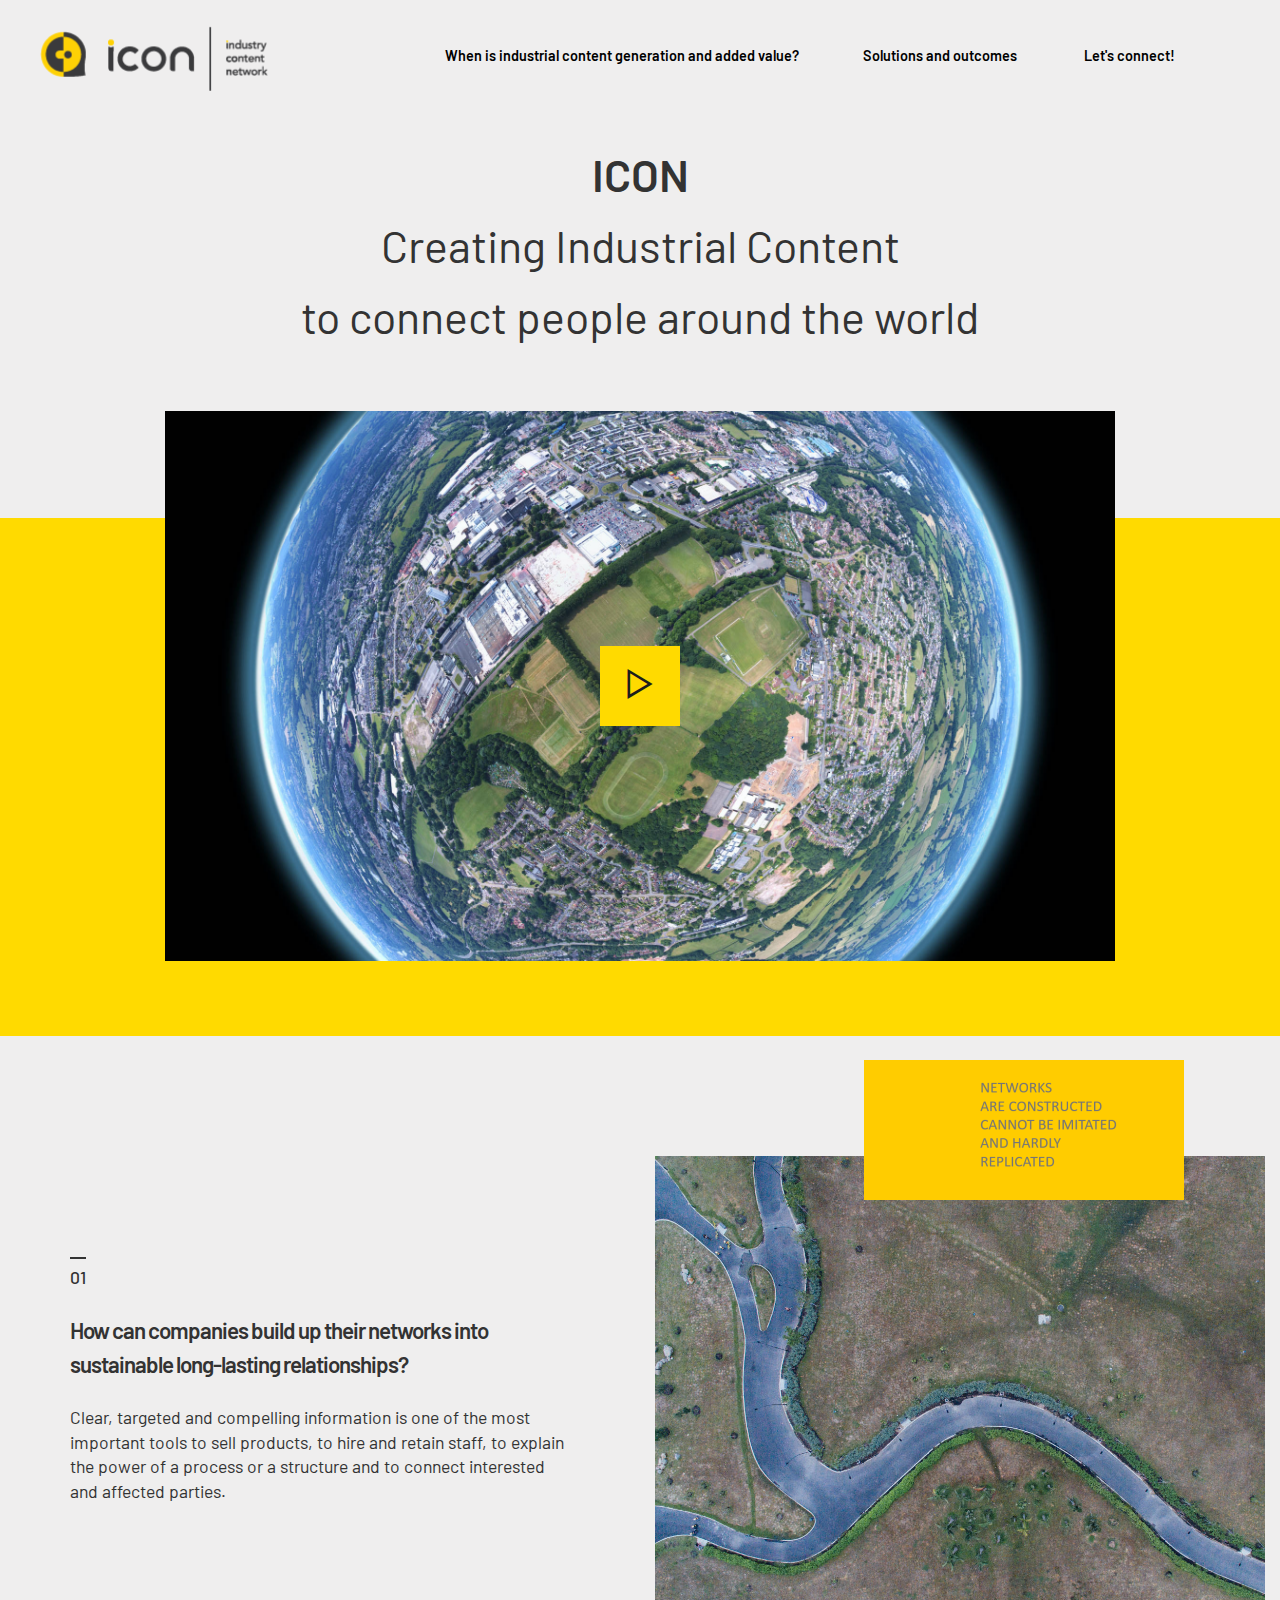
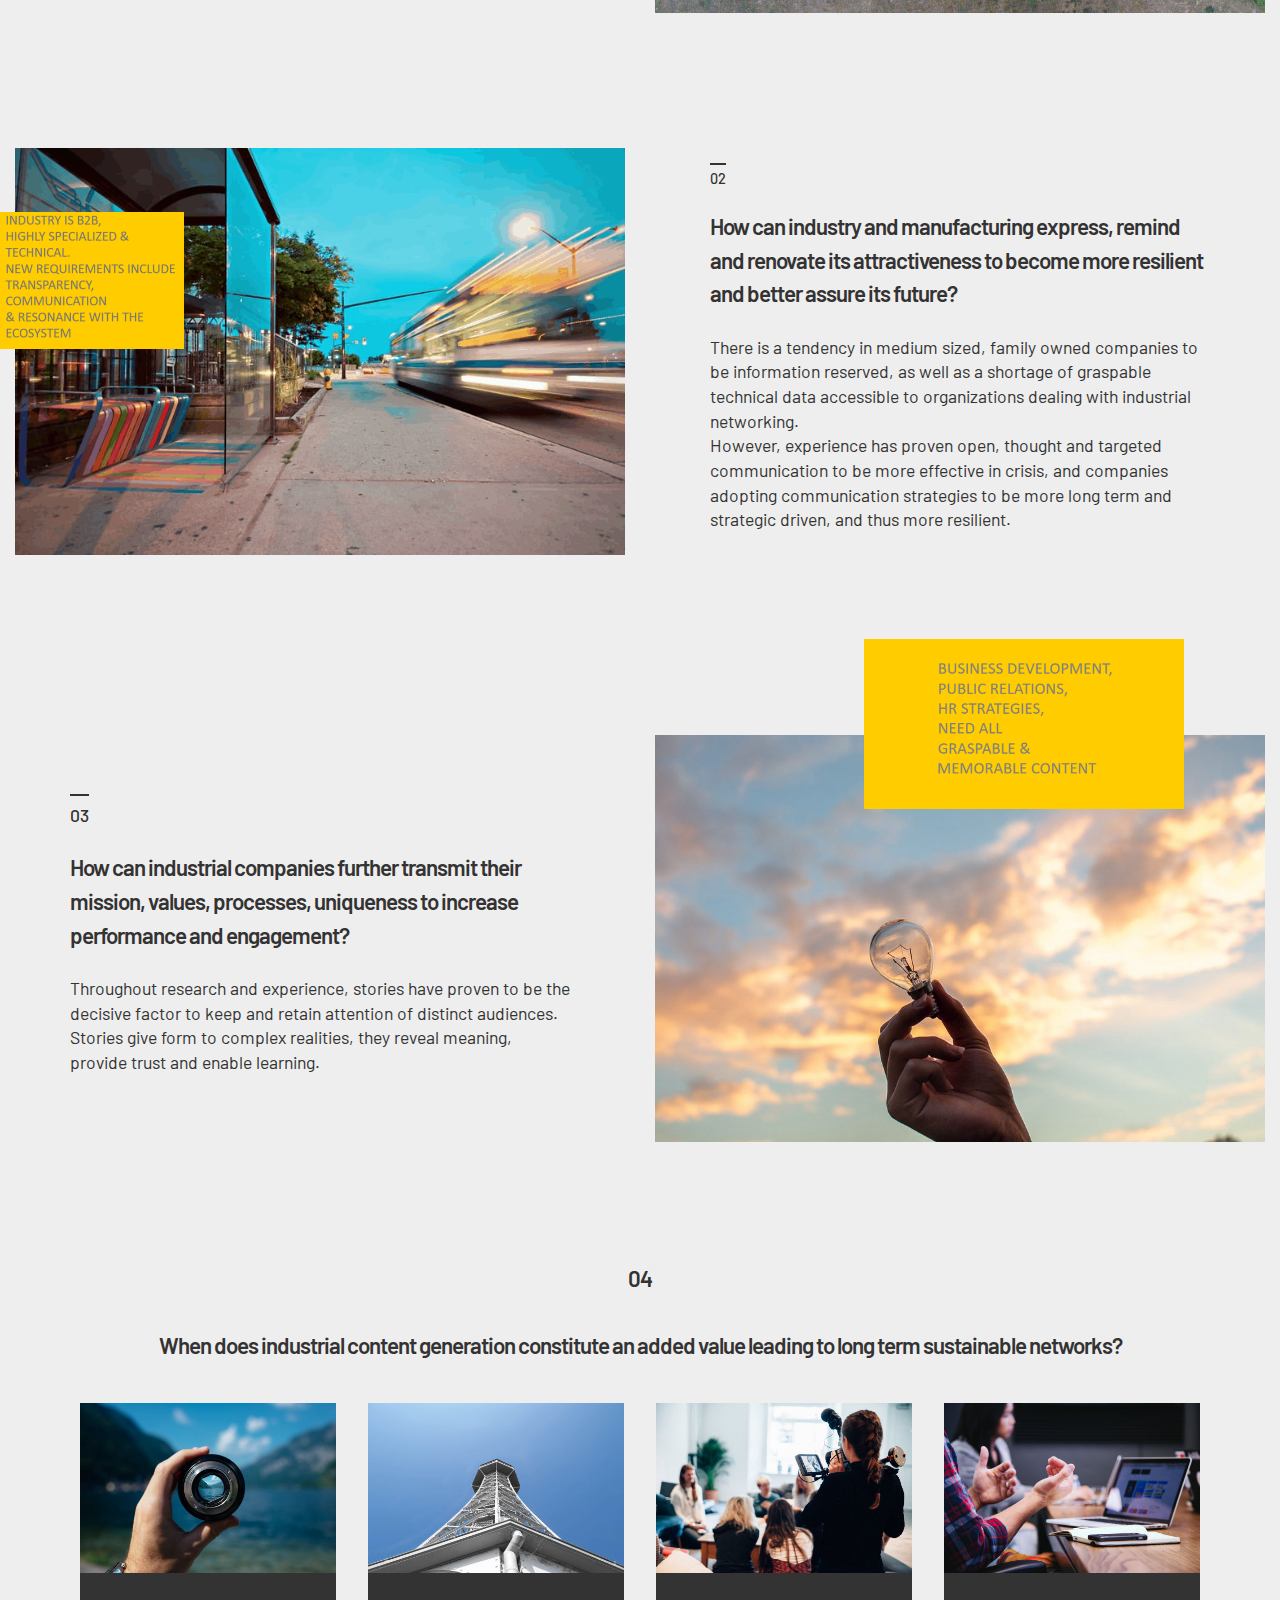
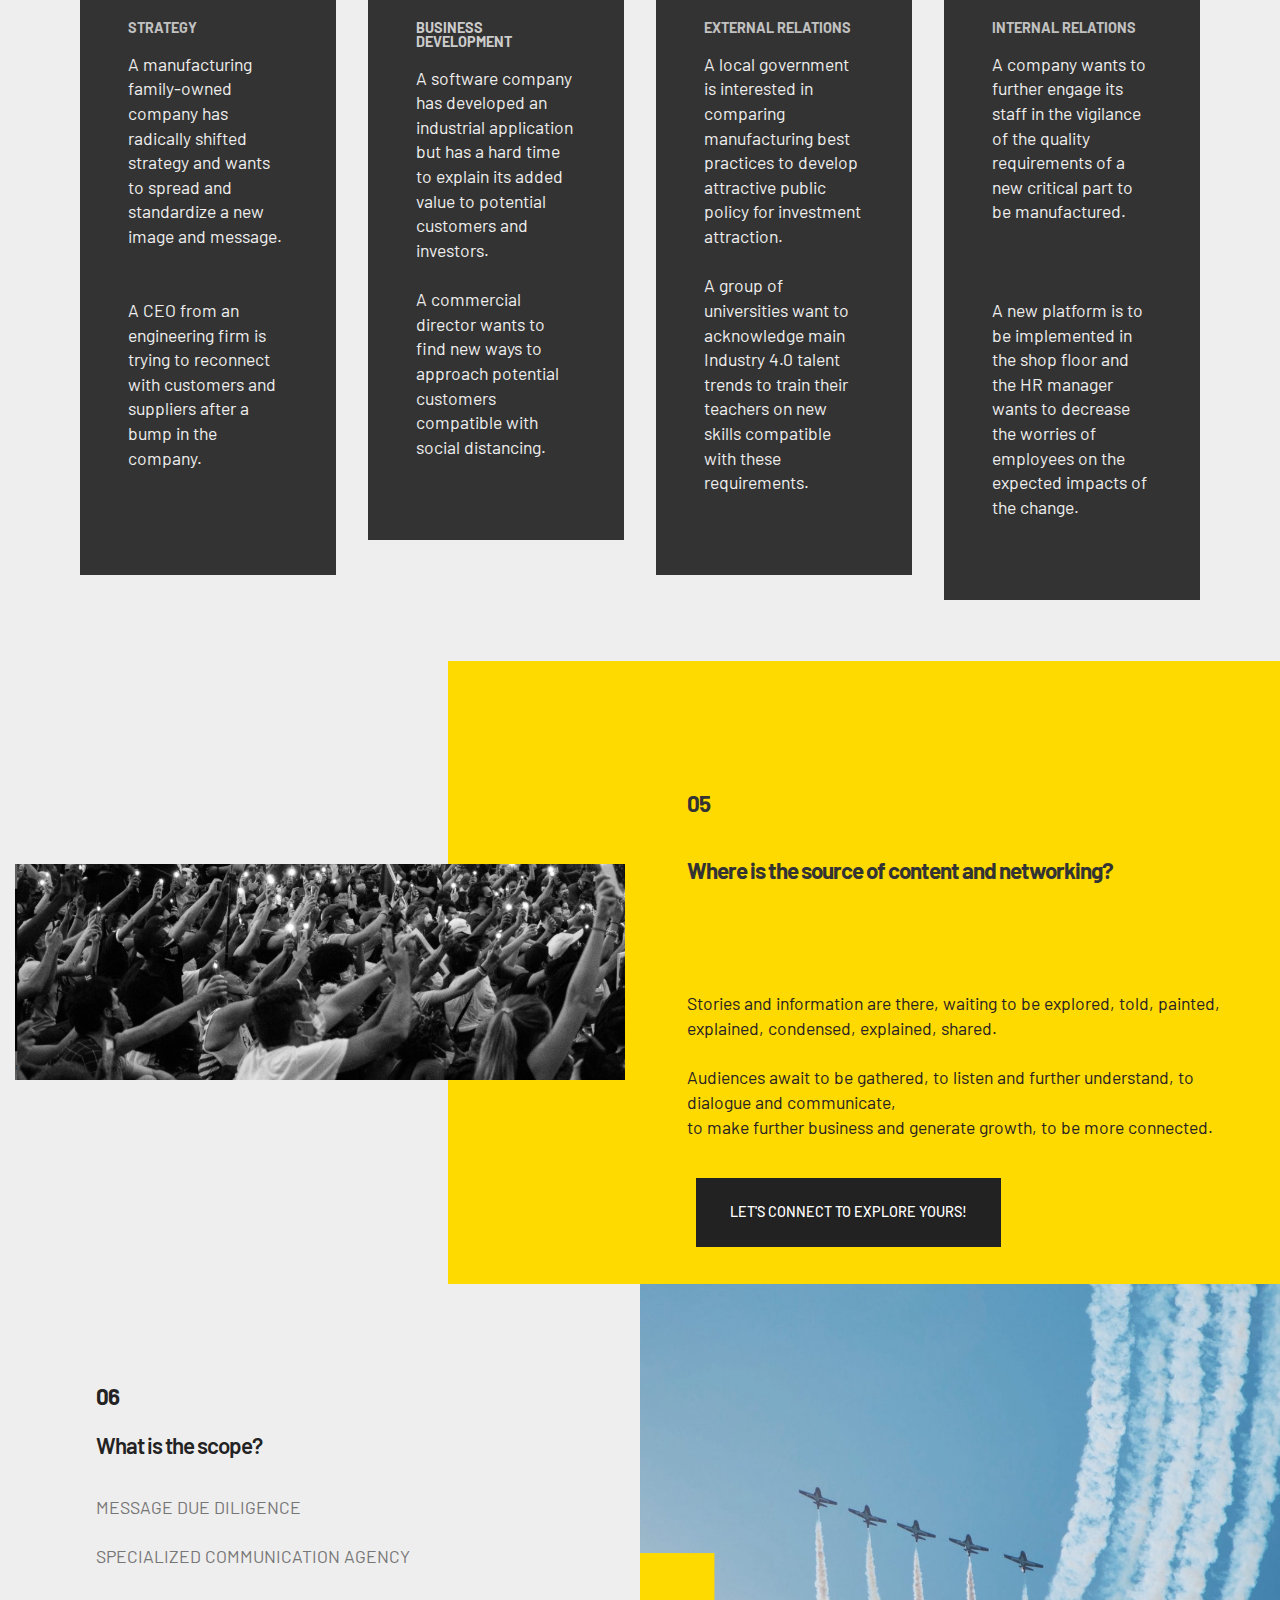
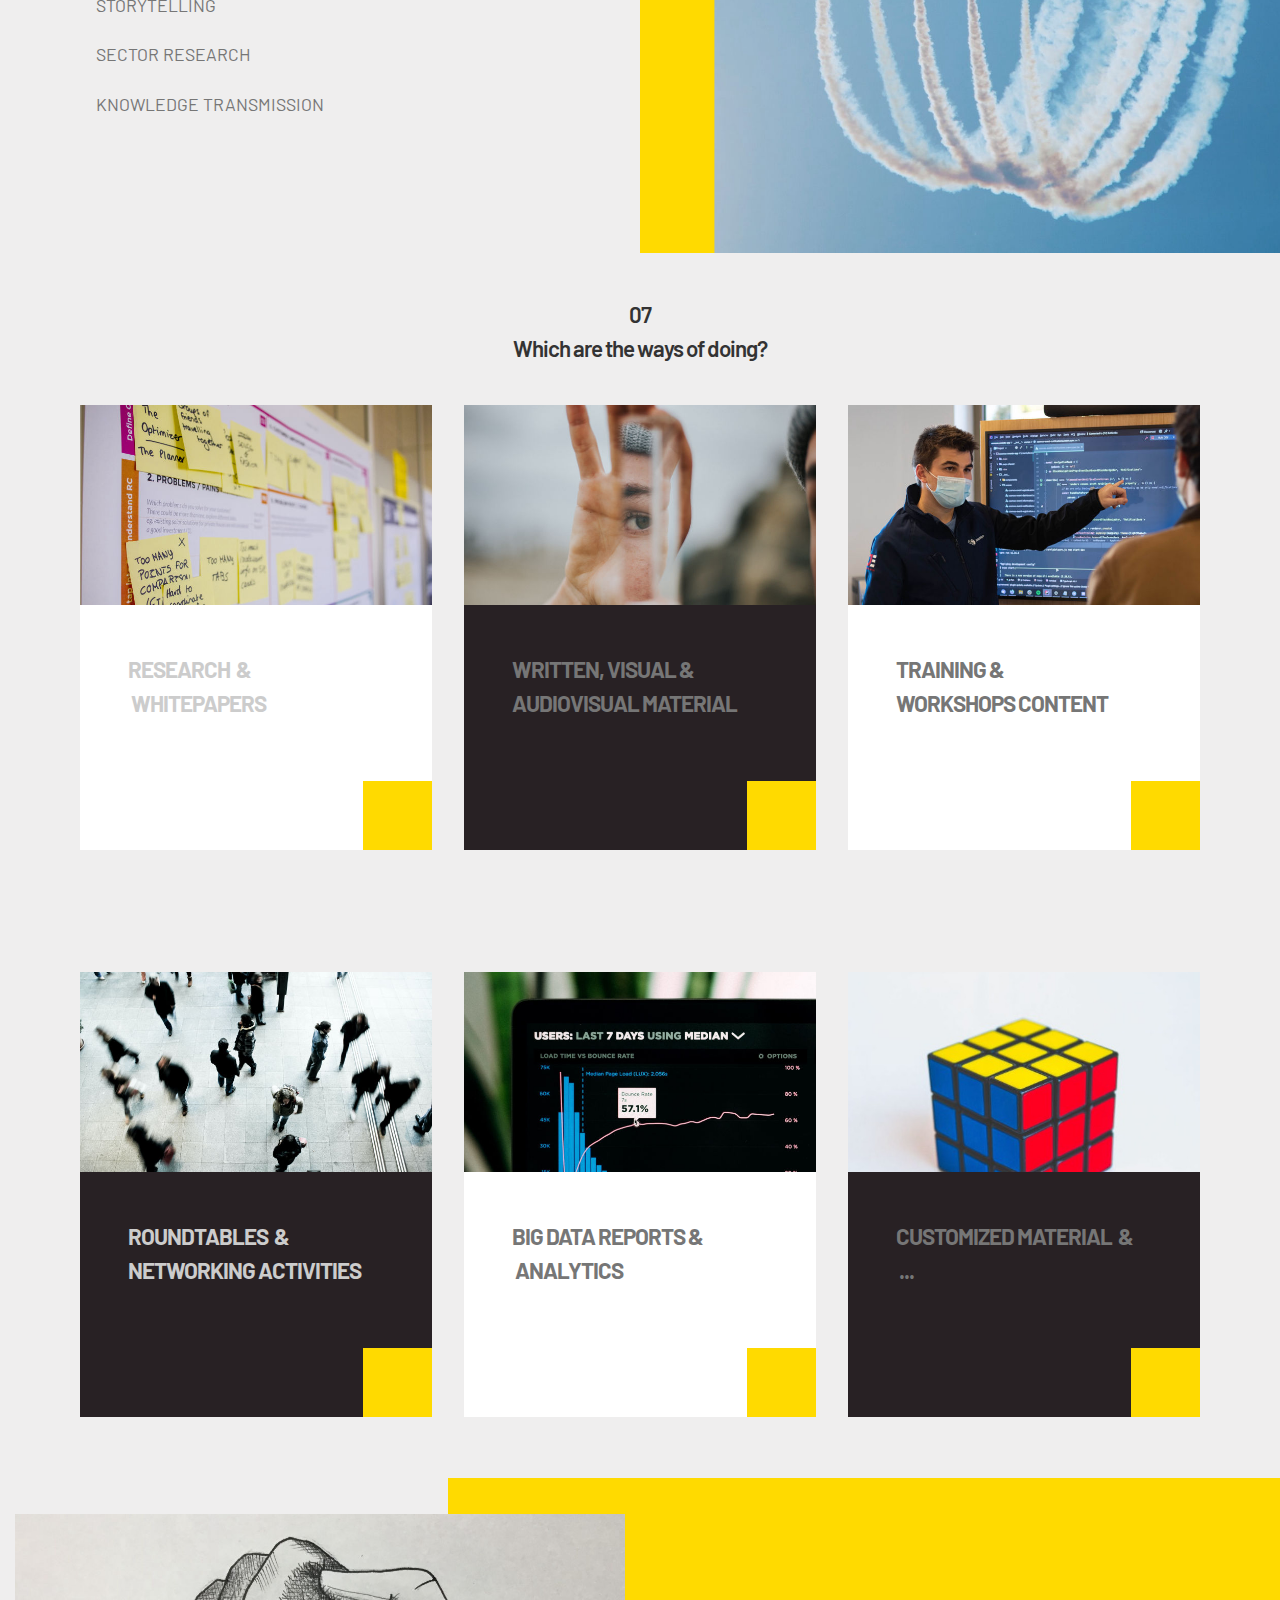
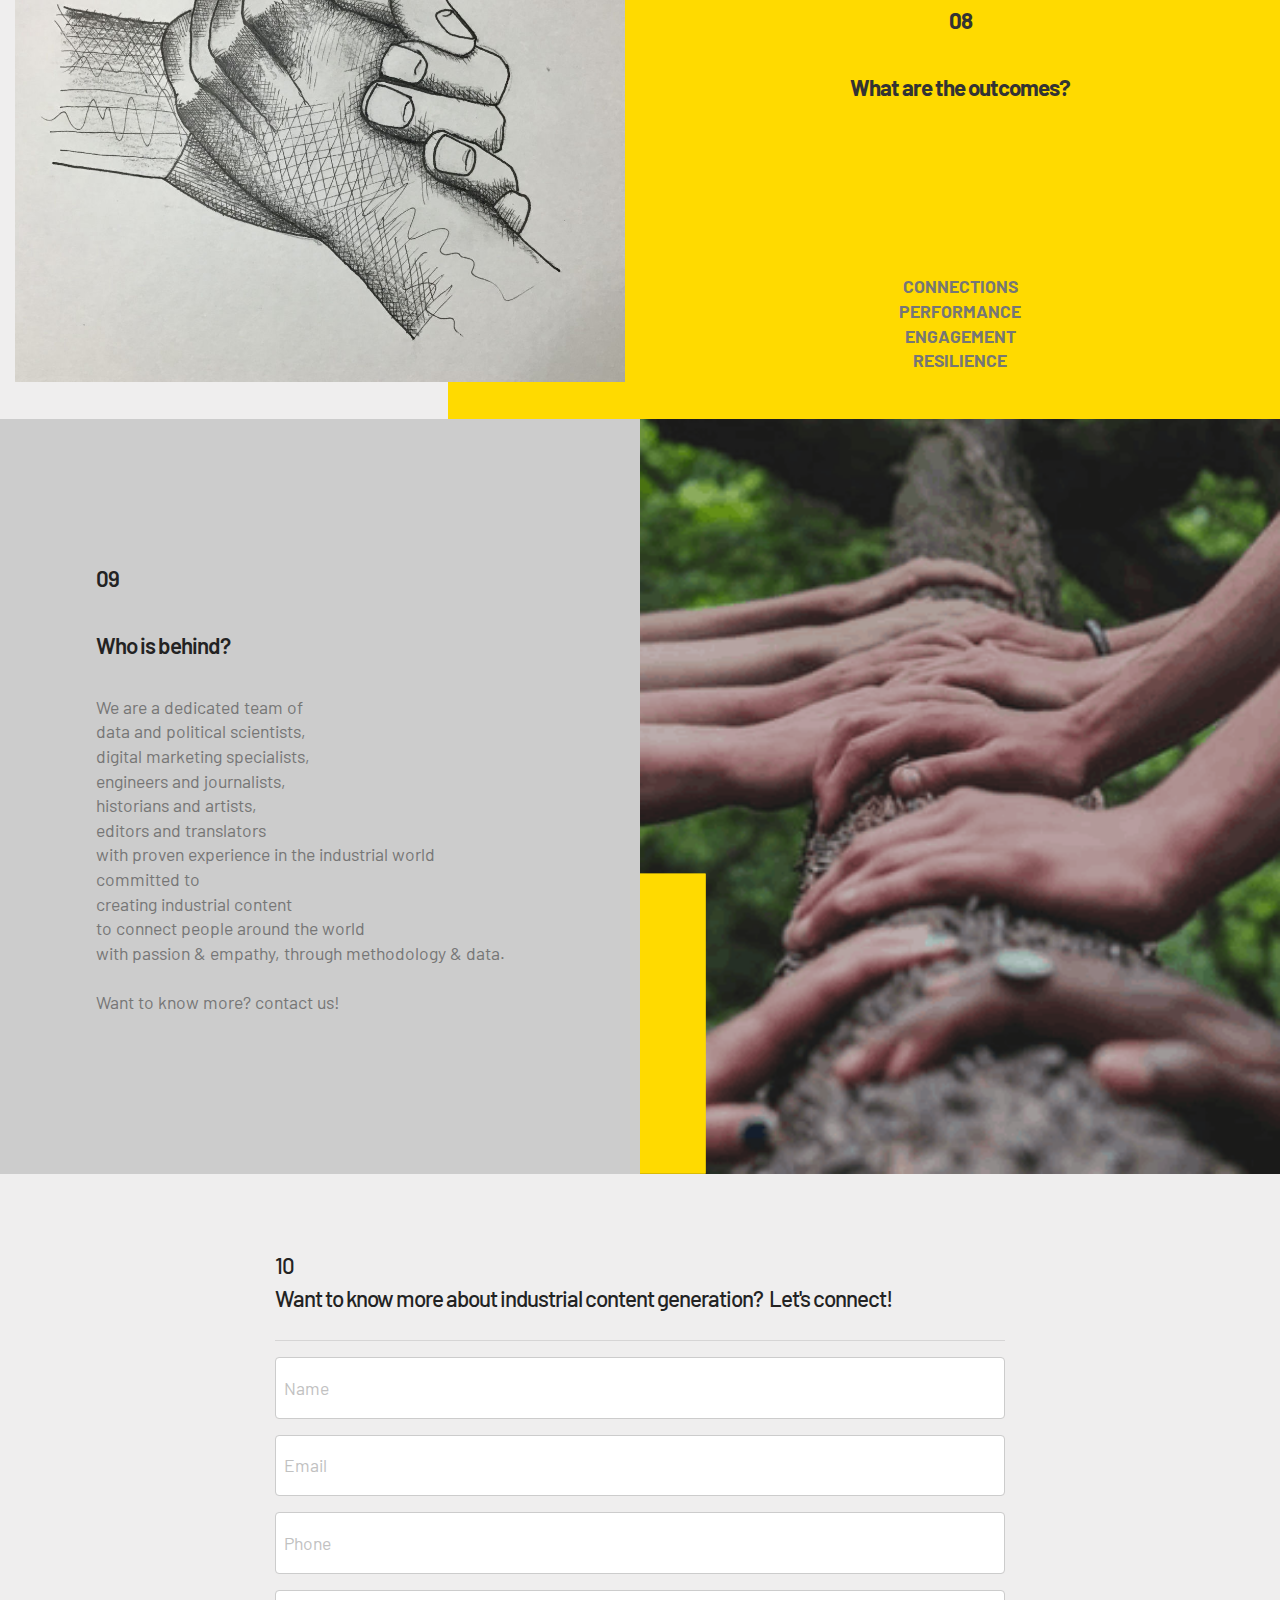
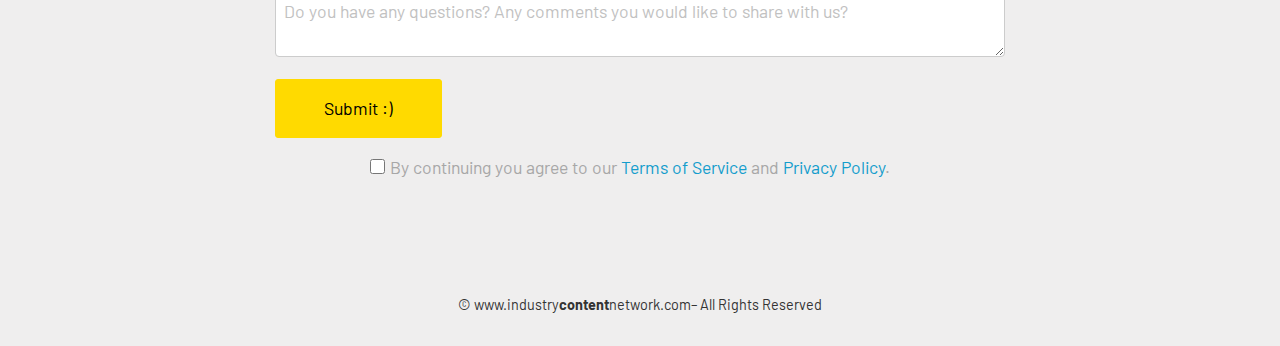
==== commit a79a0b6a: "create github pages" ====
--- a/index.html
+++ b/index.html
@@ -10,7 +10,7 @@
   <meta name="description" content="">
   
   
-  <title>Home</title>
+  <title>Industry Content Network</title>
   <link rel="stylesheet" href="assets/web/assets/mobirise-icons2/mobirise2.css">
   <link rel="stylesheet" href="assets/web/assets/mobirise-icons/mobirise-icons.css">
   <link rel="stylesheet" href="assets/tether/tether.min.css">
@@ -35,7 +35,7 @@
 
     
 
-    <nav class="navbar navbar-expand beta-menu navbar-dropdown align-items-center navbar-fixed-top navbar-toggleable-sm bg-color transparent">
+    <nav class="navbar navbar-expand beta-menu navbar-dropdown align-items-center navbar-toggleable-sm">
         <button class="navbar-toggler navbar-toggler-right" type="button" data-toggle="collapse" data-target="#navbarSupportedContent" aria-controls="navbarSupportedContent" aria-expanded="false" aria-label="Toggle navigation">
             <div class="hamburger">
                 <span></span>
@@ -47,7 +47,7 @@
         <div class="menu-logo">
             <div class="navbar-brand">
                 <span class="navbar-logo">
-                    <a href="#">
+                    <a href="https://industrycontentnetwork.com/">
                         <img src="assets/images/logotipos-icon-transp-of-288x96.png" alt="Mobirise" style="height: 6rem;">
                     </a>
                 </span>
@@ -55,7 +55,7 @@
             </div>
         </div>
         <div class="collapse navbar-collapse" id="navbarSupportedContent">
-            <ul class="navbar-nav nav-dropdown nav-right" data-app-modern-menu="true"><li class="nav-item"><a class="nav-link link text-black text-primary display-4" href="index.html#features006-m"></a></li><li class="nav-item"><a class="nav-link link text-black text-primary display-4" href="index.html#features006-n">Solutions and outcomes&nbsp;</a></li>
+            <ul class="navbar-nav nav-dropdown nav-right" data-app-modern-menu="true"><li class="nav-item"><a class="nav-link link text-black text-primary display-4" href="index.html#features006-m">When is industrial content generation and added value?</a></li><li class="nav-item"><a class="nav-link link text-black text-primary display-4" href="index.html#features006-n">Solutions and outcomes&nbsp;</a></li>
                 <li class="nav-item"><a class="nav-link link text-black text-primary display-4" href="index.html#formbuilder-1h">Let's connect!&nbsp; &nbsp; &nbsp; &nbsp; &nbsp; &nbsp; &nbsp; &nbsp; &nbsp; &nbsp;</a></li></ul>
             
         </div>
@@ -457,14 +457,14 @@
         <div class="row">
             <div class="col-lg-8 mx-auto mbr-form" data-form-type="formoid">
 <!--Formbuilder Form-->
-<form action="https://mobirise.eu/" method="POST" class="mbr-form form-with-styler" data-form-title="Form Name"><input type="hidden" name="email" data-form-email="true" value="abfrTn1o9xJU3JjDXTmaMIqzXeffqvWAHtV+V3tEyEVUi+O+W43fTfW4UwdSiWrS99PxM7uCAnC2wcp5IP6A3ki1rIbfVdvspAFhSLv/ZCKJwXnD7PKdZ7hLdVwyUAYG.g7VZa9BEi+907Ffjie0STwLiYwXnKnTAhjR3vNSjHDZsH5dK0BphZPIYHGyNSpf/J/tESAFNpDciigBqvflOKhLEkKtHXwZUslPUnkCAng23ewfffMg7K9PLLaxEOm60">
+<form action="https://mobirise.eu/" method="POST" class="mbr-form form-with-styler" data-form-title="Contact ICON"><input type="hidden" name="email" data-form-email="true" value="ceIbyR98OtoSFvT75LeVX3l07F+dnHovW76YCjWapowihYU2d/b9pYVSm/BZoks8Q6lPwLGqKWszQM1VAkYGYplInzXkfkgOIHDgrpYmmFb5nrbAo5+WQelS9FmpKO6V.0J8+BCGLdLna1DLWq/yFjRRKyaeoHAkZQ4Aoaiiv8aiR1PApRfMPRvccXB5lx7wbEZsYwK7zZCPWBGLK7ARKvX1mYjkQU8oHIxI4GJgDgG8UKnPoDOQz8s7b1TJN8gIh">
 <div class="form-row">
 <div hidden="hidden" data-form-alert="" class="alert alert-success col-12">Thanks for filling out the form!</div>
 <div hidden="hidden" data-form-alert-danger="" class="alert alert-danger col-12">Oops...! some problem!</div>
 </div>
 <div class="dragArea form-row">
 <div class="col-lg-12 col-md-12 col-sm-12">
-<h4 class="mbr-fonts-style display-5">Welcome to Form Builder</h4>
+<h5 class="mbr-fonts-style display-5">10<br>Want to know more about industrial content generation?&nbsp; Let's connect!</h5>
 </div>
 <div class="col-lg-12 col-md-12 col-sm-12">
 <hr>
@@ -475,15 +475,13 @@
 <div data-for="email" class="col-lg-12 col-md-12 col-sm-12 form-group">
 <input type="email" name="email" placeholder="Email" data-form-field="email" class="form-control display-7" value="" id="email-formbuilder-1h">
 </div>
-<div data-for="phone" class="col-lg-12 col-md-12 col-sm-12 form-group">
+<div class="col-lg-12 col-md-12 col-sm-12 form-group" data-for="phone" style="">
 <input type="tel" name="phone" placeholder="Phone" pattern="[0-9]{3}-[0-9]{3}-[0-9]{4}" data-form-field="phone" class="form-control display-7" value="" id="phone-formbuilder-1h">
 </div>
-<div data-for="message" class="col-lg-12 col-md-12 col-sm-12 form-group">
-<textarea name="message" placeholder="Message" data-form-field="message" class="form-control display-7" id="message-formbuilder-1h"></textarea>
-</div>
-<div class="col-auto">
-<button type="submit" class="btn btn-primary display-7">Submit</button>
-</div>
+<div class="col-lg-12 col-md-12 col-sm-12 form-group" data-for="message">
+<textarea name="message" placeholder="Do you have any questions? Any comments you would like to share with us?" data-form-field="message" class="form-control display-7" id="message-formbuilder-1h"></textarea>
+</div>
+<div class="col-auto"><button type="submit" class="btn btn-success display-7">Submit :)</button></div>
 </div>
 <span class="gdpr-block">
 <label>
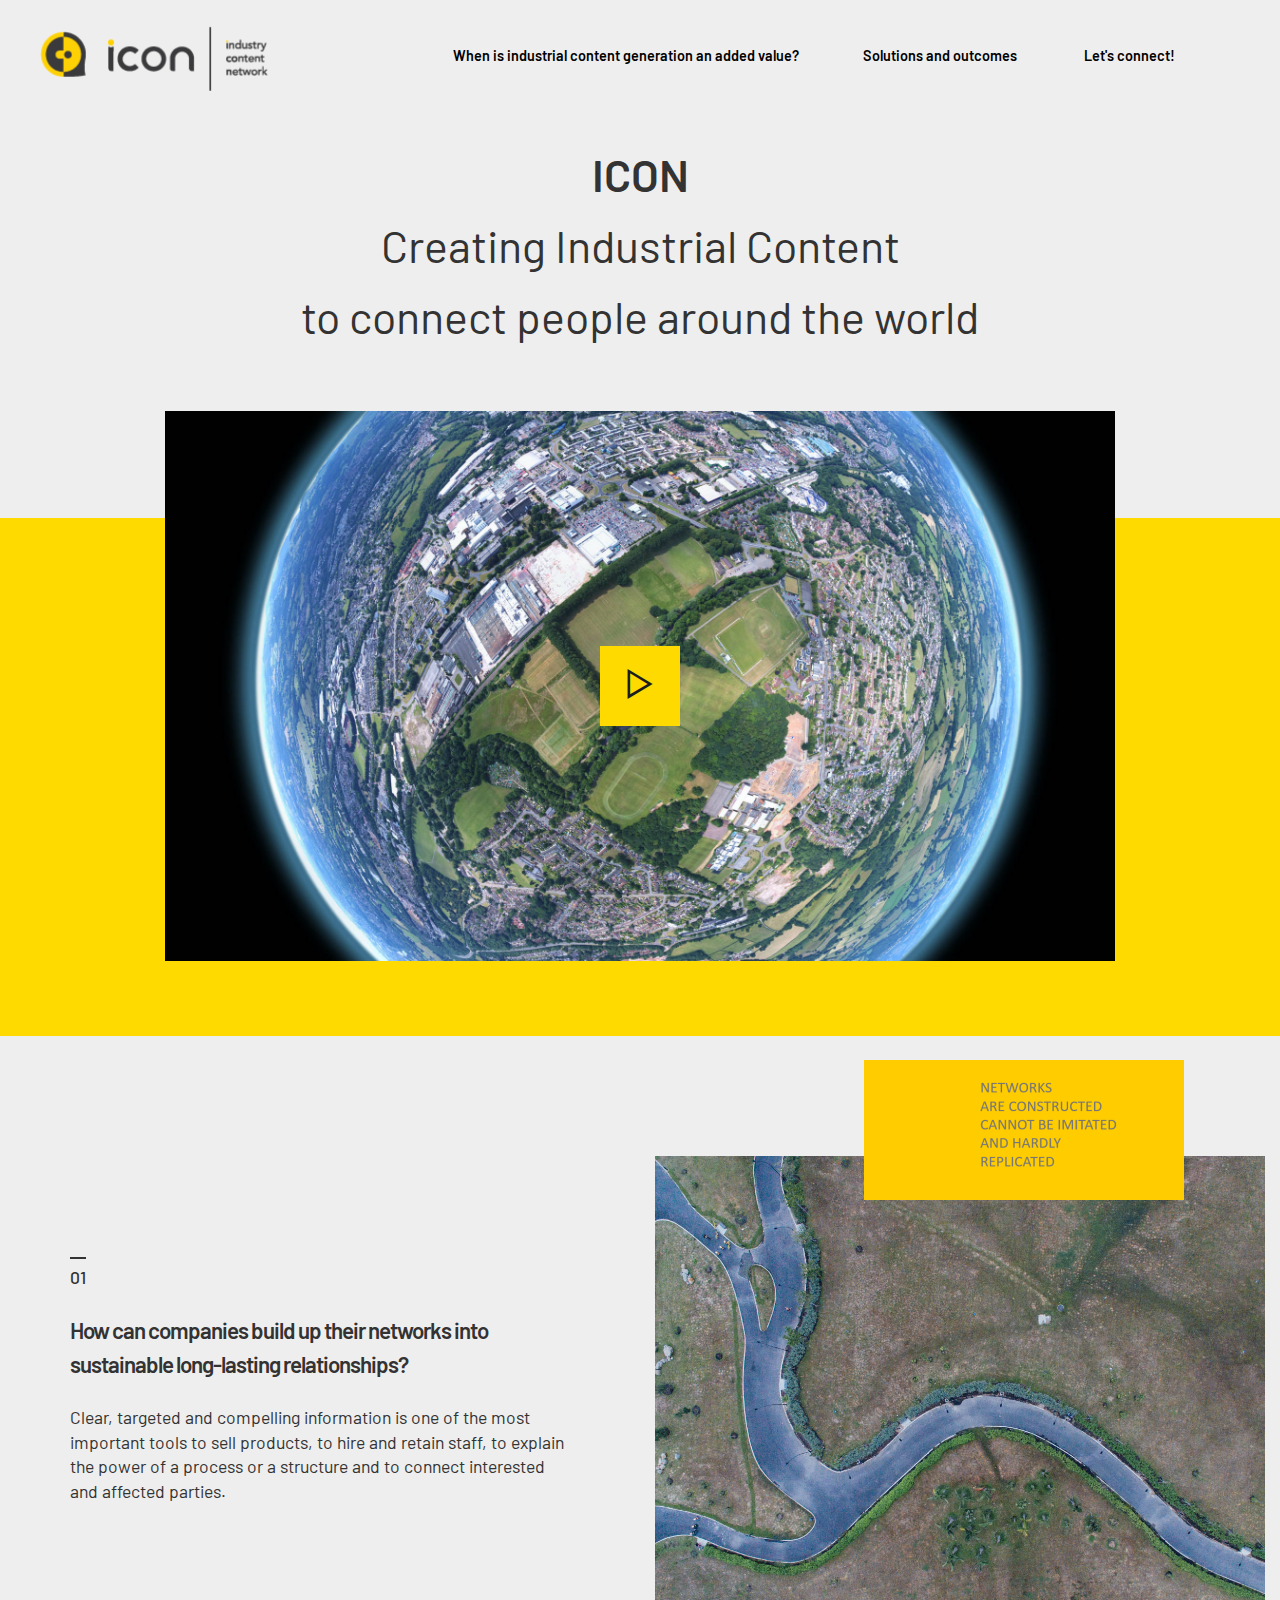
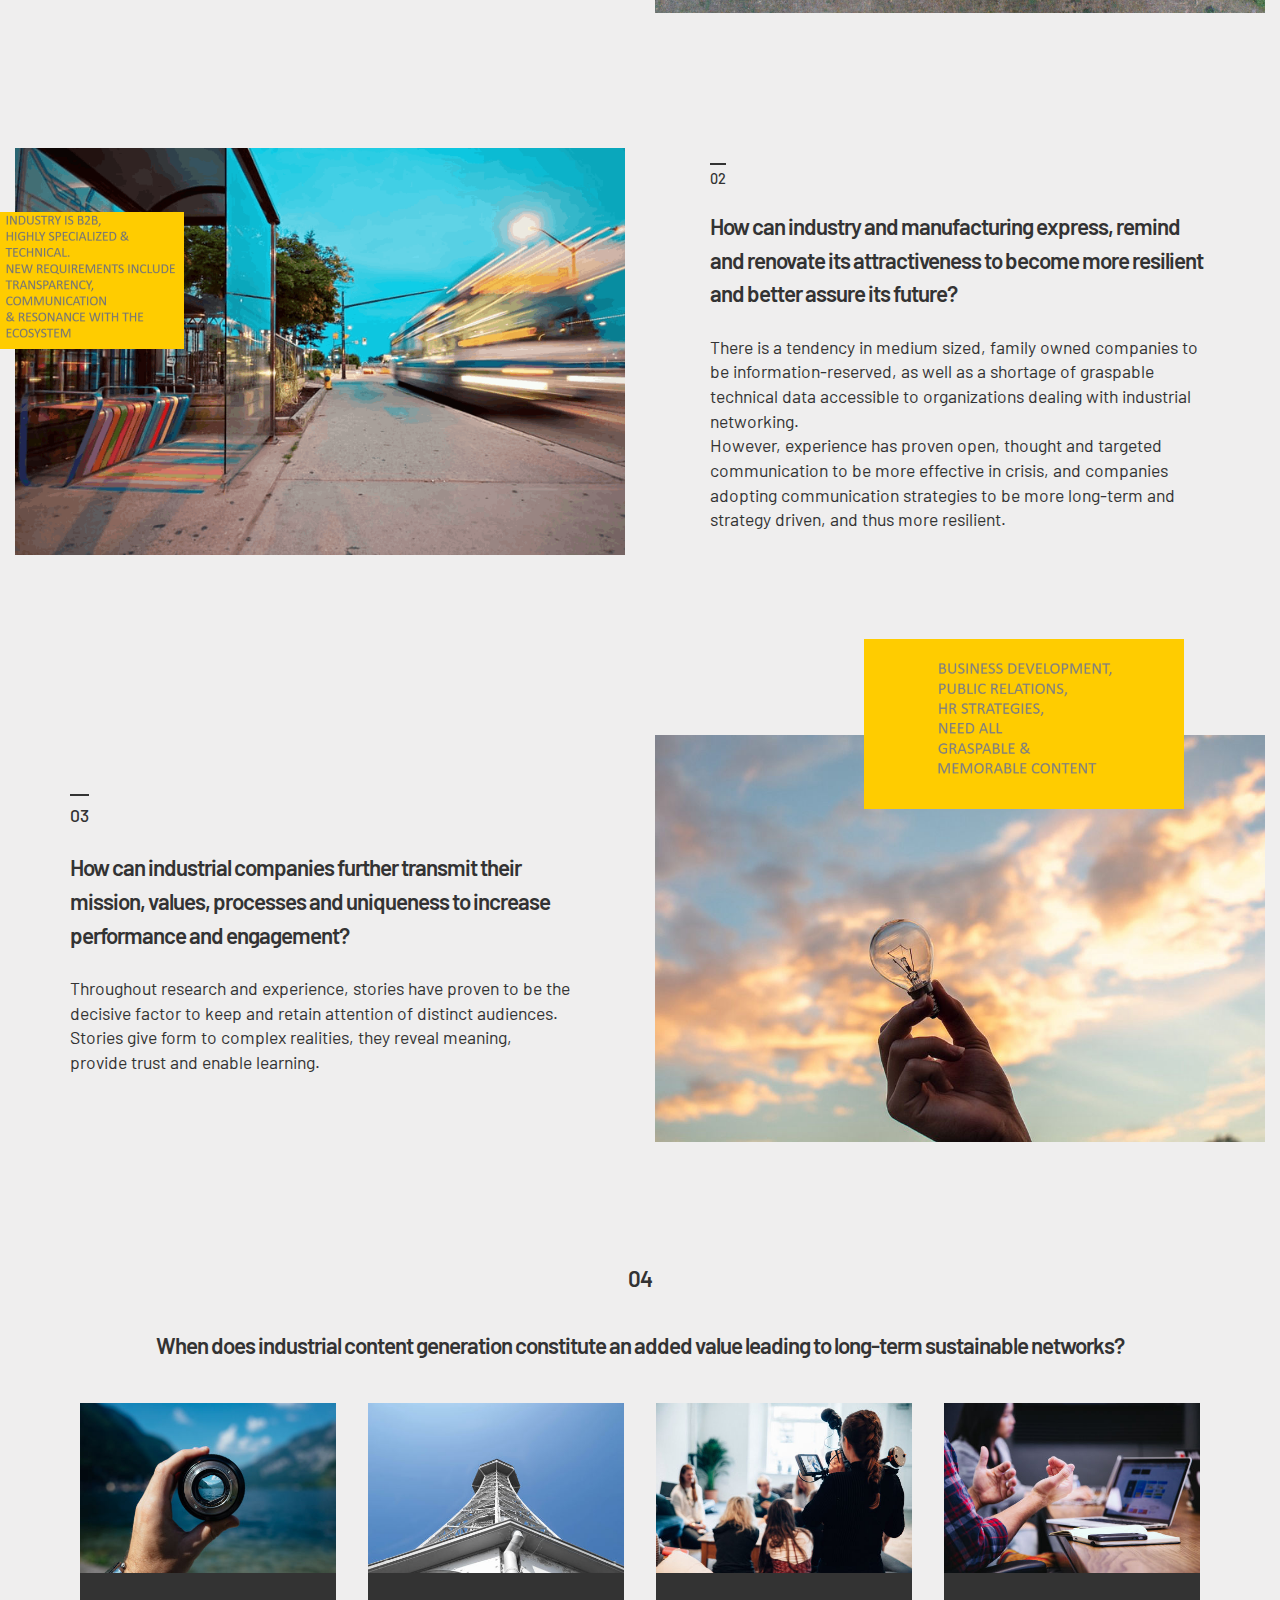
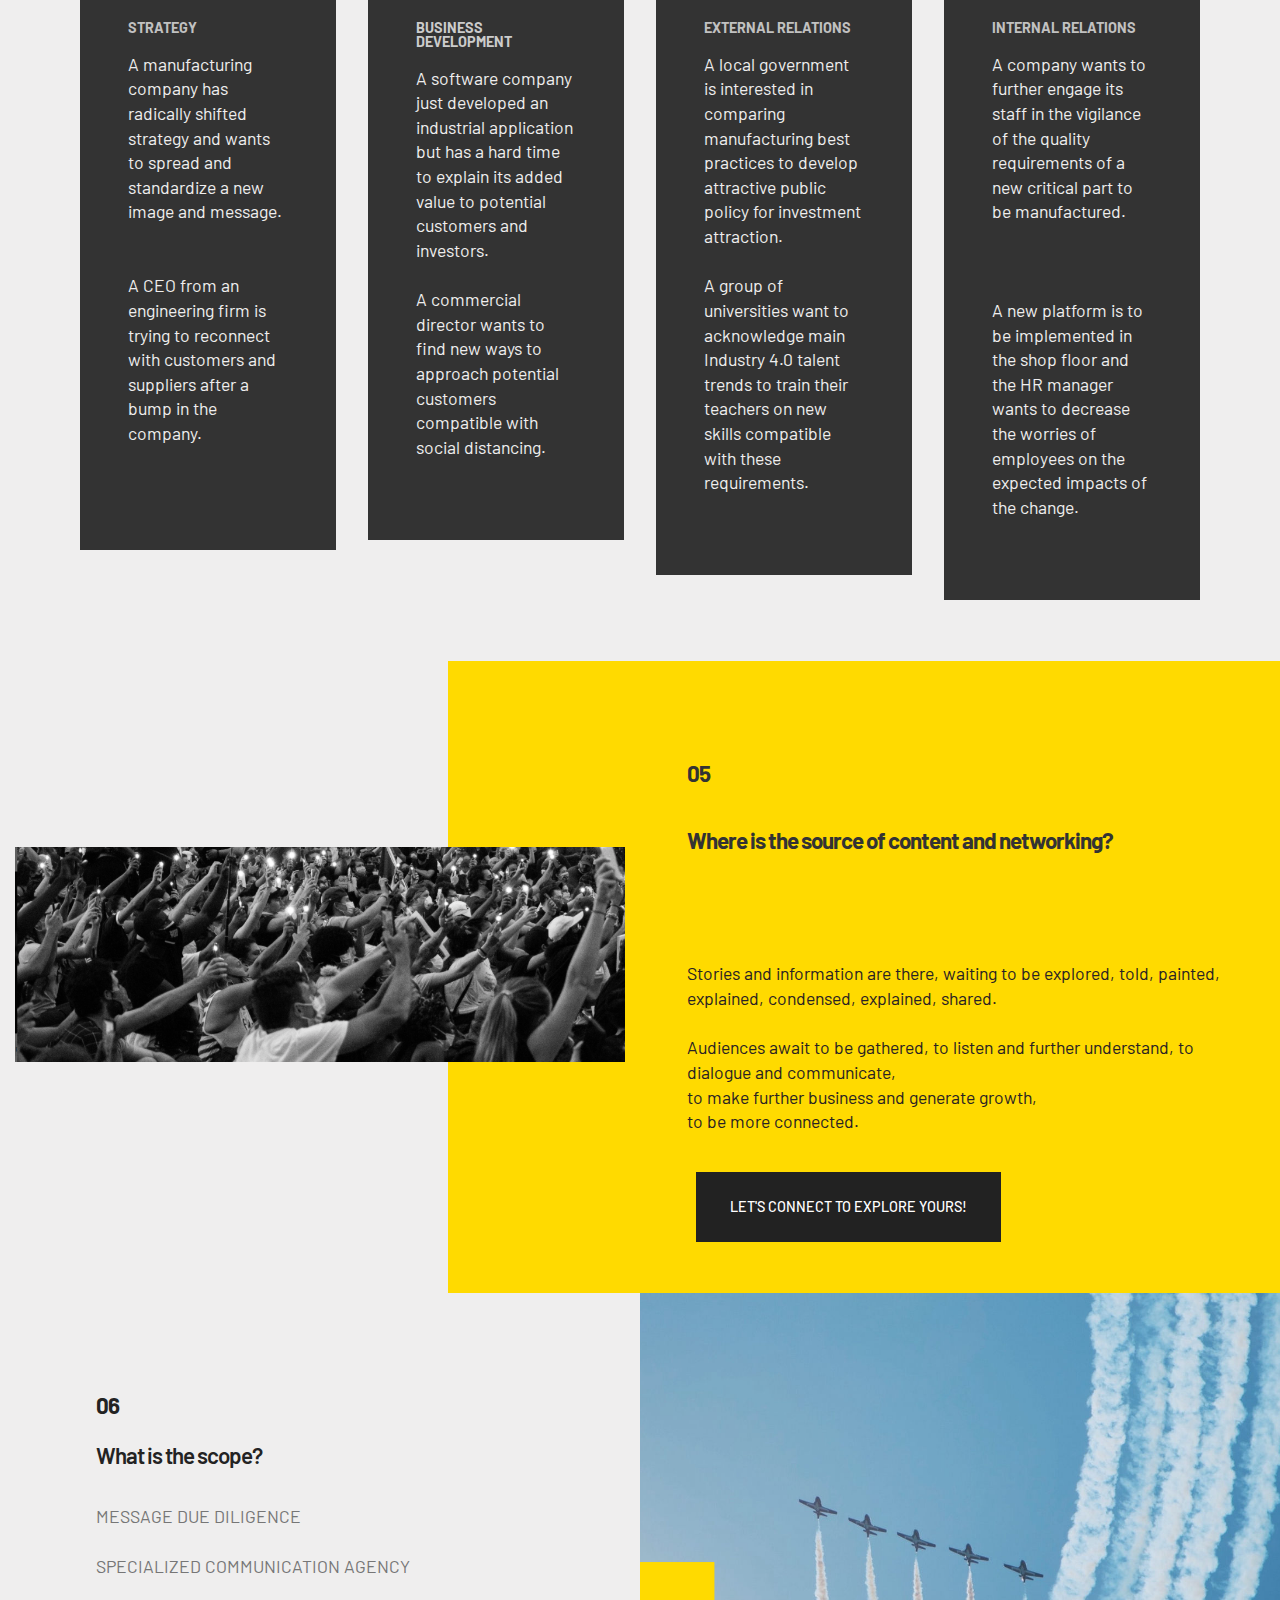
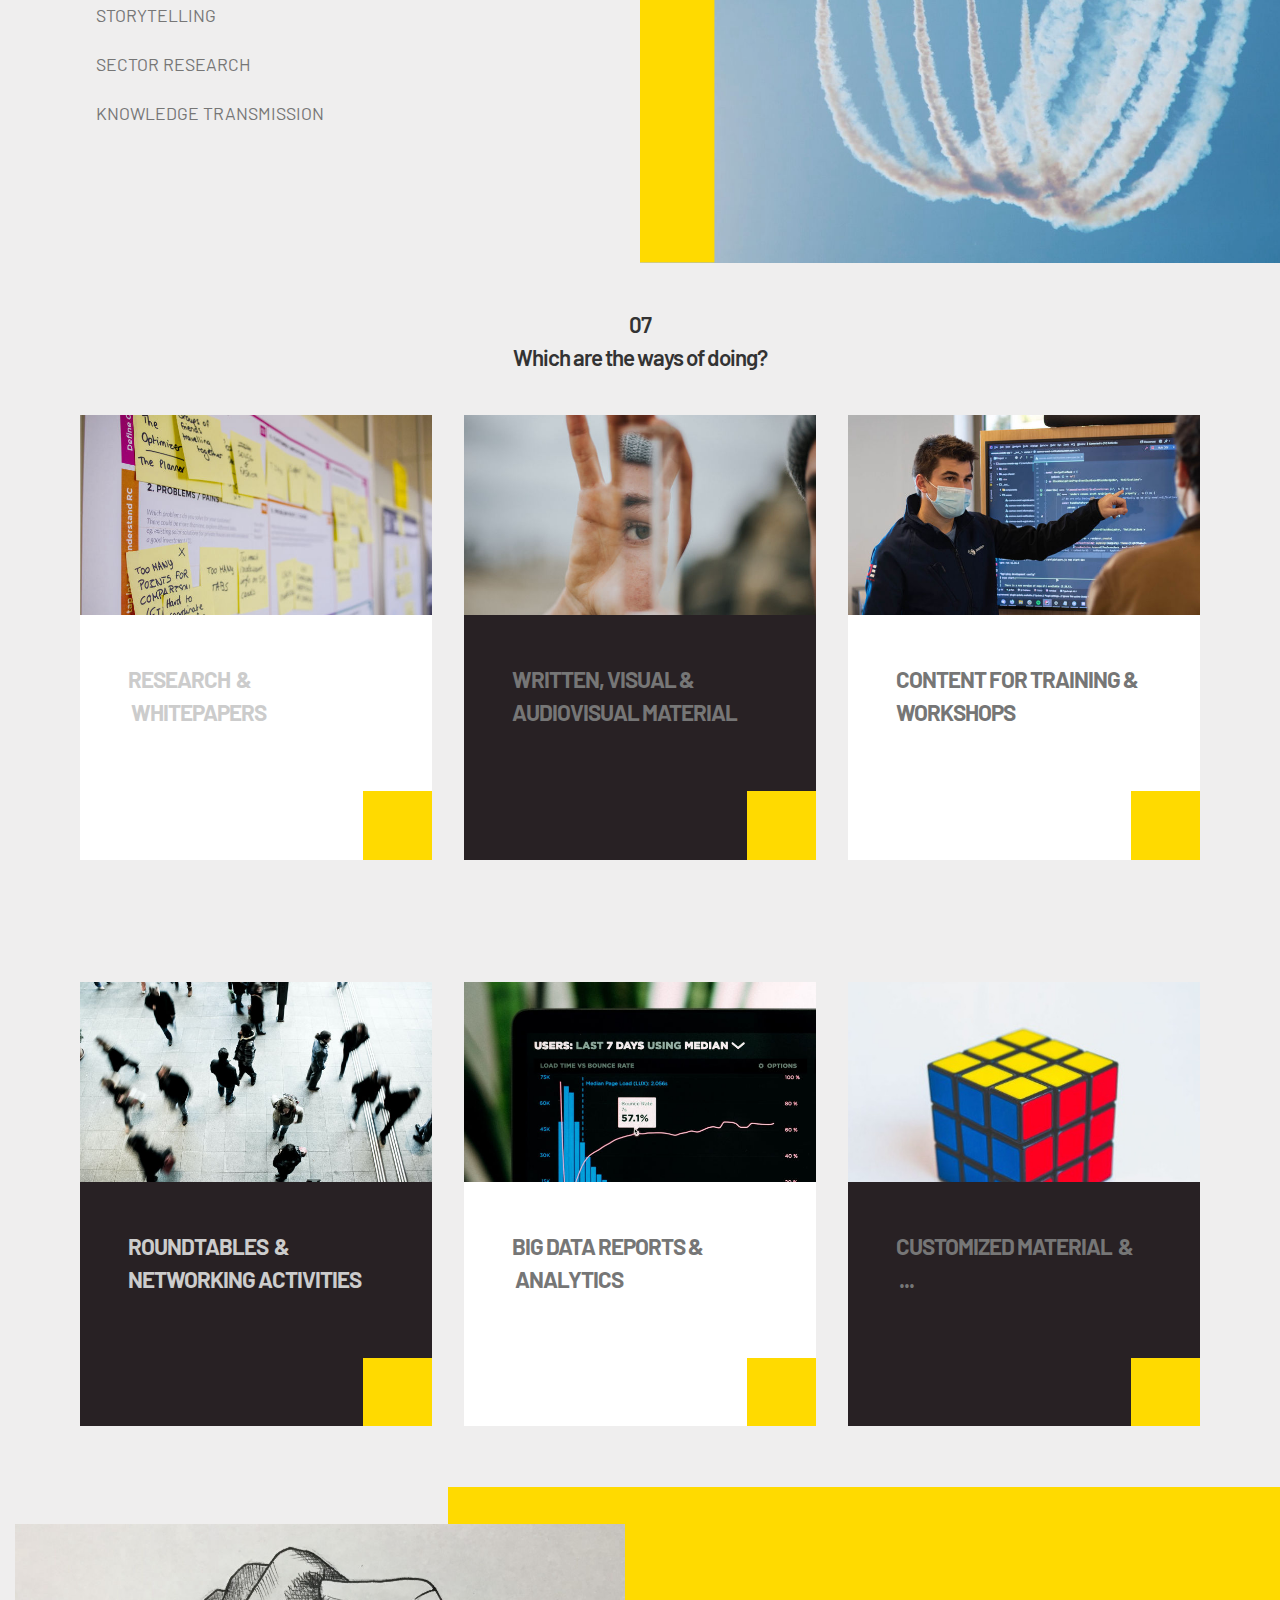
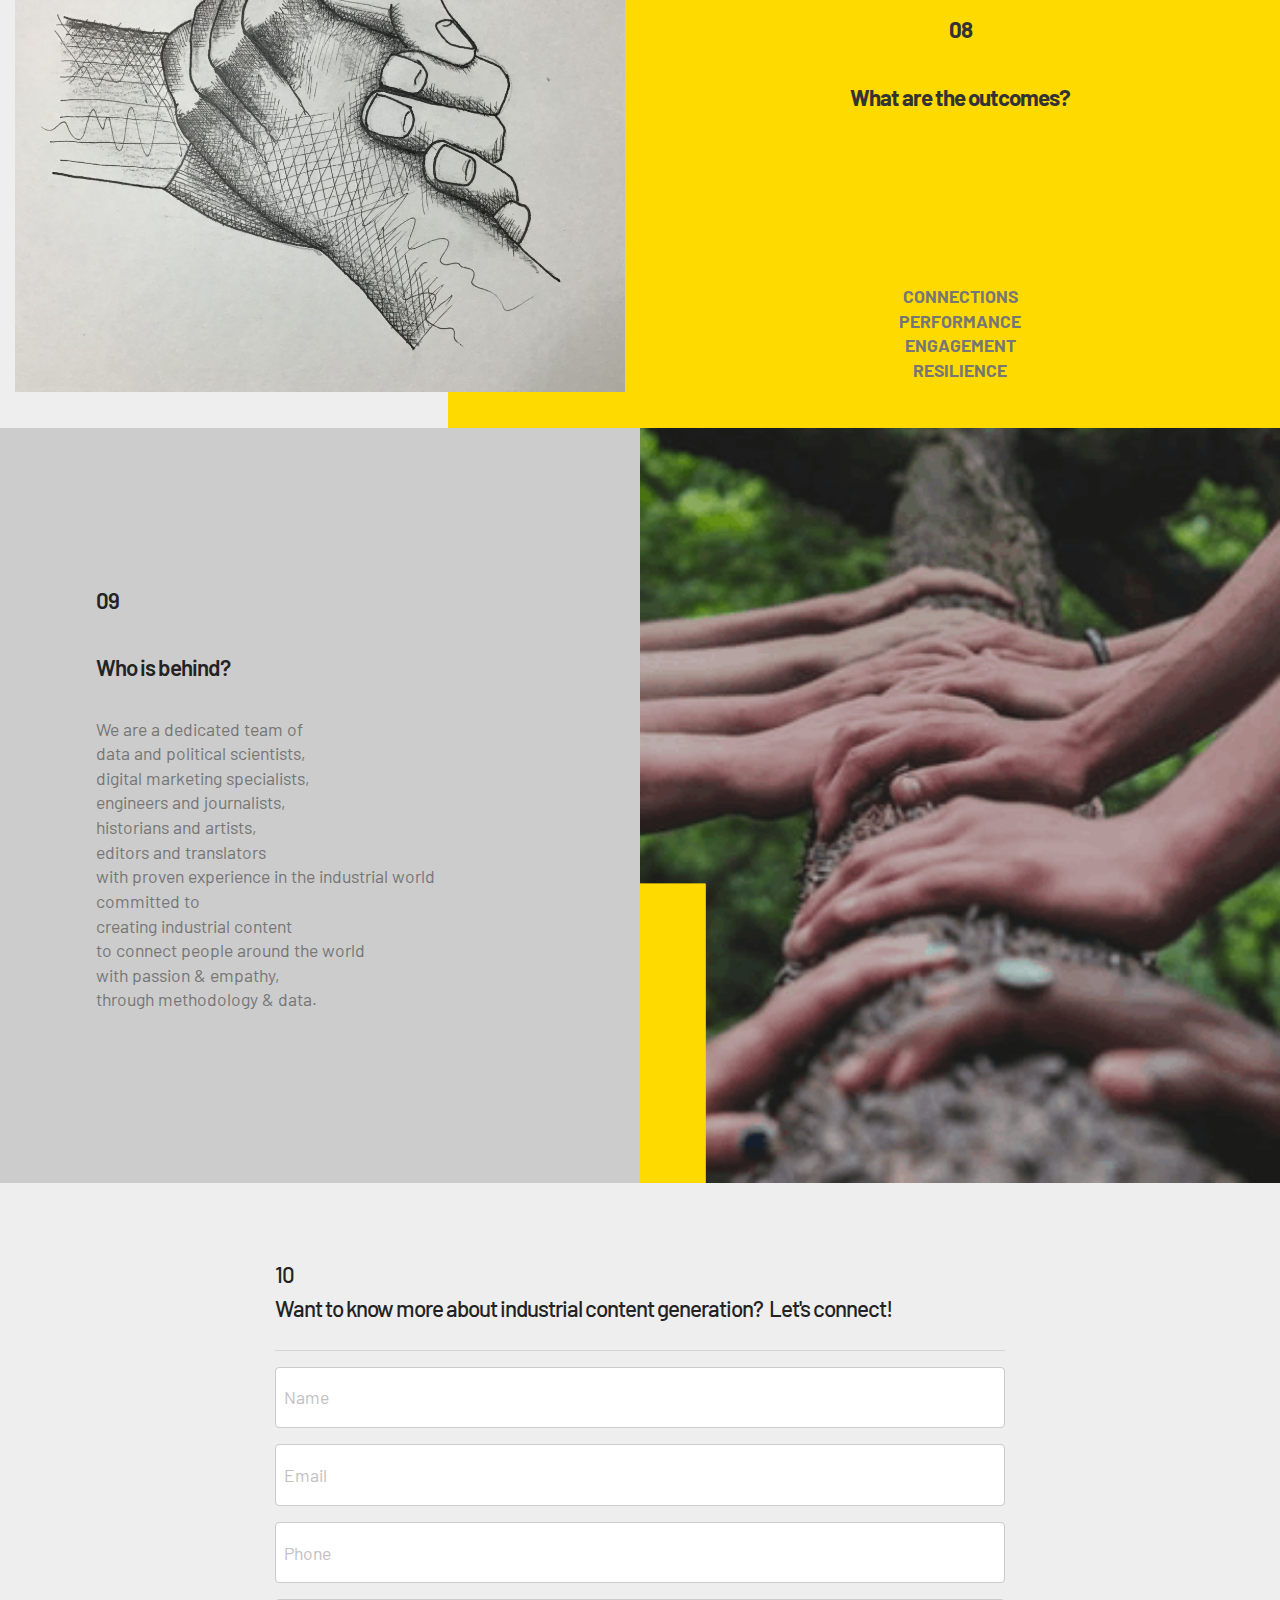
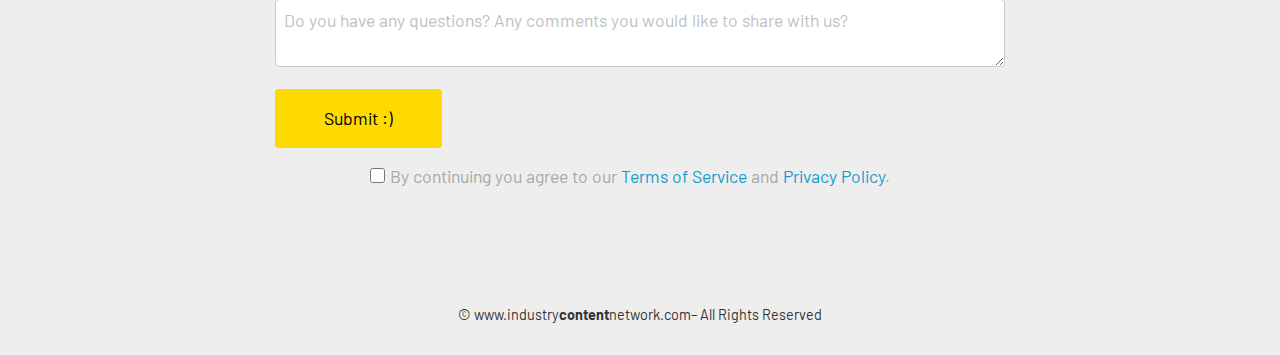
==== commit d98036f1: "create github pages" ====
--- a/index.html
+++ b/index.html
@@ -55,7 +55,7 @@
             </div>
         </div>
         <div class="collapse navbar-collapse" id="navbarSupportedContent">
-            <ul class="navbar-nav nav-dropdown nav-right" data-app-modern-menu="true"><li class="nav-item"><a class="nav-link link text-black text-primary display-4" href="index.html#features006-m">When is industrial content generation and added value?</a></li><li class="nav-item"><a class="nav-link link text-black text-primary display-4" href="index.html#features006-n">Solutions and outcomes&nbsp;</a></li>
+            <ul class="navbar-nav nav-dropdown nav-right" data-app-modern-menu="true"><li class="nav-item"><a class="nav-link link text-black text-primary display-4" href="index.html#features006-m">When is industrial content generation an added value?</a></li><li class="nav-item"><a class="nav-link link text-black text-primary display-4" href="index.html#features006-n">Solutions and outcomes&nbsp;</a></li>
                 <li class="nav-item"><a class="nav-link link text-black text-primary display-4" href="index.html#formbuilder-1h">Let's connect!&nbsp; &nbsp; &nbsp; &nbsp; &nbsp; &nbsp; &nbsp; &nbsp; &nbsp; &nbsp;</a></li></ul>
             
         </div>
@@ -140,8 +140,8 @@
                 <div class="text-wrap align-left">
                     <h3 class="number mbr-medium mbr-black mbr-fonts-style display-4">02</h3>
                     <h2 class="mbr-section-title py-4 mbr-semibold mbr-black mbr-fonts-style display-5">How can industry and manufacturing express, remind and renovate its attractiveness to become more resilient and better assure its future?</h2>
-                    <p class="mbr-text mbr-black mbr-regular mbr-light mbr-fonts-style display-7">There is a tendency in medium sized, family owned companies to be information reserved, as well as a shortage of graspable technical data accessible to organizations dealing with industrial networking. 
-<br>However, experience has proven open, thought and targeted communication to be more effective in crisis, and companies adopting communication strategies to be more long term and strategic driven, and thus more resilient.&nbsp; &nbsp;</p>
+                    <p class="mbr-text mbr-black mbr-regular mbr-light mbr-fonts-style display-7">There is a tendency in medium sized, family owned companies to be information-reserved, as well as a shortage of graspable technical data accessible to organizations dealing with industrial networking. 
+<br>However, experience has proven open, thought and targeted communication to be more effective in crisis, and companies adopting communication strategies to be more long-term and strategy driven, and thus more resilient.&nbsp; &nbsp;</p>
                 </div>
             </div>
         </div>
@@ -156,7 +156,7 @@
             <div class="col-lg-6 title-col m-auto align-left">
                 <div class="text-wrap align-left">
                     <h3 class="number mbr-medium pb-4 mbr-black mbr-fonts-style display-7">03</h3>
-                    <h2 class="mbr-section-title pb-4 mbr-semibold mbr-black mbr-fonts-style display-5">How can industrial companies further transmit their mission, values, processes, uniqueness to increase performance and engagement?&nbsp;</h2>
+                    <h2 class="mbr-section-title pb-4 mbr-semibold mbr-black mbr-fonts-style display-5">How can industrial companies further transmit their mission, values, processes and uniqueness to increase performance and engagement?&nbsp;</h2>
                     <p class="mbr-text mbr-black mbr-regular mbr-light mbr-fonts-style display-7">
                         Throughout research and experience, stories have proven to be the decisive factor to keep and retain attention of distinct audiences. Stories give form to complex realities, they reveal meaning, provide trust and enable learning. </p>
                 </div>
@@ -177,7 +177,7 @@
     
     <div class="container">
 
-        <h1 class="mbr-section-title mbr-semibold mbr-white align-center pb-3 mbr-fonts-style display-5">04<br><br>When does industrial content generation constitute an added value leading to long term sustainable networks?</h1>
+        <h1 class="mbr-section-title mbr-semibold mbr-white align-center pb-3 mbr-fonts-style display-5">04<br><br>When does industrial content generation constitute an added value leading to long-term sustainable networks?</h1>
 
 
         <div class="row justify-content-center">
@@ -188,7 +188,7 @@
                     </div>
                     <div class="card-box">
                         <h4 class="card-title title1 pb-1 align-left mbr-white mbr-fonts-style display-4"><strong>STRATEGY</strong></h4>
-                        <p class="mbr-text align-left text1 mbr-regular mbr-white mbr-fonts-style display-7">A manufacturing family-owned company has radically shifted strategy and wants to spread and standardize a new image and message. <br><br><br>A CEO from an engineering firm is trying to reconnect with customers and suppliers after a bump in the company.&nbsp;<br><br></p>
+                        <p class="mbr-text align-left text1 mbr-regular mbr-white mbr-fonts-style display-7">A manufacturing company has radically shifted strategy and wants to spread and standardize a new image and message. <br><br><br>A CEO from an engineering firm is trying to reconnect with customers and suppliers after a bump in the company.&nbsp;<br><br></p>
                     </div>
                     <a href="#"><span class="mbr-iconfont icon mobi-mbri-right mobi-mbri" style="color: rgb(51, 51, 51); fill: rgb(51, 51, 51);"></span></a>
                 </div>
@@ -200,7 +200,7 @@
                     </div>
                     <div class="card-box">
                         <h4 class="card-title title2 pb-1 align-left mbr-white mbr-fonts-style display-4"><strong>BUSINESS DEVELOPMENT</strong></h4>
-                        <p class="mbr-text align-left text2 mbr-regular mbr-white mbr-fonts-style display-7">A software company has developed an industrial application but has a hard time to explain its added value to potential customers and investors. <br><br>A commercial director wants to find new ways to approach potential customers compatible with social distancing.<br></p>
+                        <p class="mbr-text align-left text2 mbr-regular mbr-white mbr-fonts-style display-7">A software company just developed an industrial application but has a hard time to explain its added value to potential customers and investors. <br><br>A commercial director wants to find new ways to approach potential customers compatible with social distancing.<br></p>
                     </div>
                     <a href="#"><span class="mbr-iconfont icon mobi-mbri-right mobi-mbri" style="font-size: 20px; color: rgb(51, 51, 51); fill: rgb(51, 51, 51);"></span></a>
                 </div>
@@ -258,7 +258,7 @@
                     <p class="mbr-text mbr-white mbr-regular mbr-black mbr-fonts-style display-7">Stories and information are there, waiting to be explored, told, painted, explained, condensed, explained, shared. 
 <br>
 <br>Audiences await to be gathered, to listen and further understand, to dialogue and communicate, 
-<br>to make further business and generate growth, to be more connected.&nbsp;<br></p>
+<br>to make further business and generate growth, <br>to be more connected.&nbsp;<br></p>
                     <div class="mbr-section-btn pt-3"><a class="btn btn-lg btn-black display-4" href="mailto:ingrid@industrycontentnetwork.com">LET'S CONNECT TO EXPLORE YOURS!</a></div>
                 </div>
             </div>
@@ -334,8 +334,8 @@
                         <img src="assets/images/training-689x460.jpg" alt="Basic HTML Template" title="">
                     </div>
                     <div class="card-box">
-                        <h4 class="card-title title3 pb-1 align-left mbr-white mbr-fonts-style display-5"><strong>TRAINING&nbsp;</strong><strong>&amp;
-&nbsp;</strong><br><strong>WORKSHOPS CONTENT</strong></h4>
+                        <h4 class="card-title title3 pb-1 align-left mbr-white mbr-fonts-style display-5"><strong>CONTENT FOR TRAINING&nbsp;</strong><strong>&amp;
+&nbsp;</strong><br><strong>WORKSHOPS&nbsp;</strong></h4>
                         <p class="mbr-text align-left text3 mbr-regular mbr-white mbr-fonts-style display-5">&nbsp;</p>
                     </div>
                     <a href="#"><span class="mbr-iconfont icon mobi-mbri-right mobi-mbri" style="color: rgb(255, 218, 0); fill: rgb(255, 218, 0);"></span></a>
@@ -440,7 +440,7 @@
                 
                 <h1 class="mbr-section-title mbr-semibold pb-4 mbr-fonts-style display-5">09<br><br>Who is behind?</h1>
                 <p class="mbr-text mbr-black mbr-regular mbr-light mbr-fonts-style display-7">We are a dedicated team of <br>data and political scientists, <br>digital marketing specialists, <br>engineers and journalists, <br>historians and artists,
-<br> editors and translators <br>with proven experience in the industrial world <br>committed to <br>creating industrial content <br>to connect people around the world <br>with passion &amp; empathy, through methodology &amp; data.<br><br>Want to know more? contact us!</p>
+<br> editors and translators <br>with proven experience in the industrial world <br>committed to <br>creating industrial content <br>to connect people around the world <br>with passion &amp; empathy, <br>through methodology &amp; data.<br></p>
             </div>
             <div class="col-lg-6 img-col">
                 <img src="assets/images/hands-net-334x494.png" alt="Simple Bootstrap Best Template" title="">
@@ -457,7 +457,7 @@
         <div class="row">
             <div class="col-lg-8 mx-auto mbr-form" data-form-type="formoid">
 <!--Formbuilder Form-->
-<form action="https://mobirise.eu/" method="POST" class="mbr-form form-with-styler" data-form-title="Contact ICON"><input type="hidden" name="email" data-form-email="true" value="ceIbyR98OtoSFvT75LeVX3l07F+dnHovW76YCjWapowihYU2d/b9pYVSm/BZoks8Q6lPwLGqKWszQM1VAkYGYplInzXkfkgOIHDgrpYmmFb5nrbAo5+WQelS9FmpKO6V.0J8+BCGLdLna1DLWq/yFjRRKyaeoHAkZQ4Aoaiiv8aiR1PApRfMPRvccXB5lx7wbEZsYwK7zZCPWBGLK7ARKvX1mYjkQU8oHIxI4GJgDgG8UKnPoDOQz8s7b1TJN8gIh">
+<form action="https://mobirise.eu/" method="POST" class="mbr-form form-with-styler" data-form-title="Contact ICON"><input type="hidden" name="email" data-form-email="true" value="KtxbapaT71YewrpMzI8orE/81H9YD8+0wXMCuQPvh25LfI2489YhDiLL9fnFpIAsbYpz2R5htx5KLgrO17So0eeSzh2lvaULvUZxc5cmoejS2zJeZQFSL9ZzmCH2GhaY.sJl6Ufos2SpeF9MFvZDhLF+w0OAOUipamWnVunuME88EjgVvKT1umd05sTL1uAg4i1HTbEDGB3xG/BfMvimZFelyzSp3lFMmEB9tvaJQcZ9LkvtX/94GMAcsijjrr/9h">
 <div class="form-row">
 <div hidden="hidden" data-form-alert="" class="alert alert-success col-12">Thanks for filling out the form!</div>
 <div hidden="hidden" data-form-alert-danger="" class="alert alert-danger col-12">Oops...! some problem!</div>
--- a/assets/mobirise/css/mbr-additional.css
+++ b/assets/mobirise/css/mbr-additional.css
@@ -1044,8 +1044,8 @@
   color: #333333;
 }
 .cid-rpRmsCyWoD {
-  padding-top: 30px;
-  padding-bottom: 30px;
+  padding-top: 0px;
+  padding-bottom: 45px;
   background-color: #efeeee;
 }
 .cid-rpRmsCyWoD .back {
--- a/assets/mobirise/css/mbr-additional.css
+++ b/assets/mobirise/css/mbr-additional.css
@@ -1044,8 +1044,8 @@
   color: #333333;
 }
 .cid-rpRmsCyWoD {
-  padding-top: 30px;
-  padding-bottom: 30px;
+  padding-top: 0px;
+  padding-bottom: 45px;
   background-color: #efeeee;
 }
 .cid-rpRmsCyWoD .back {
